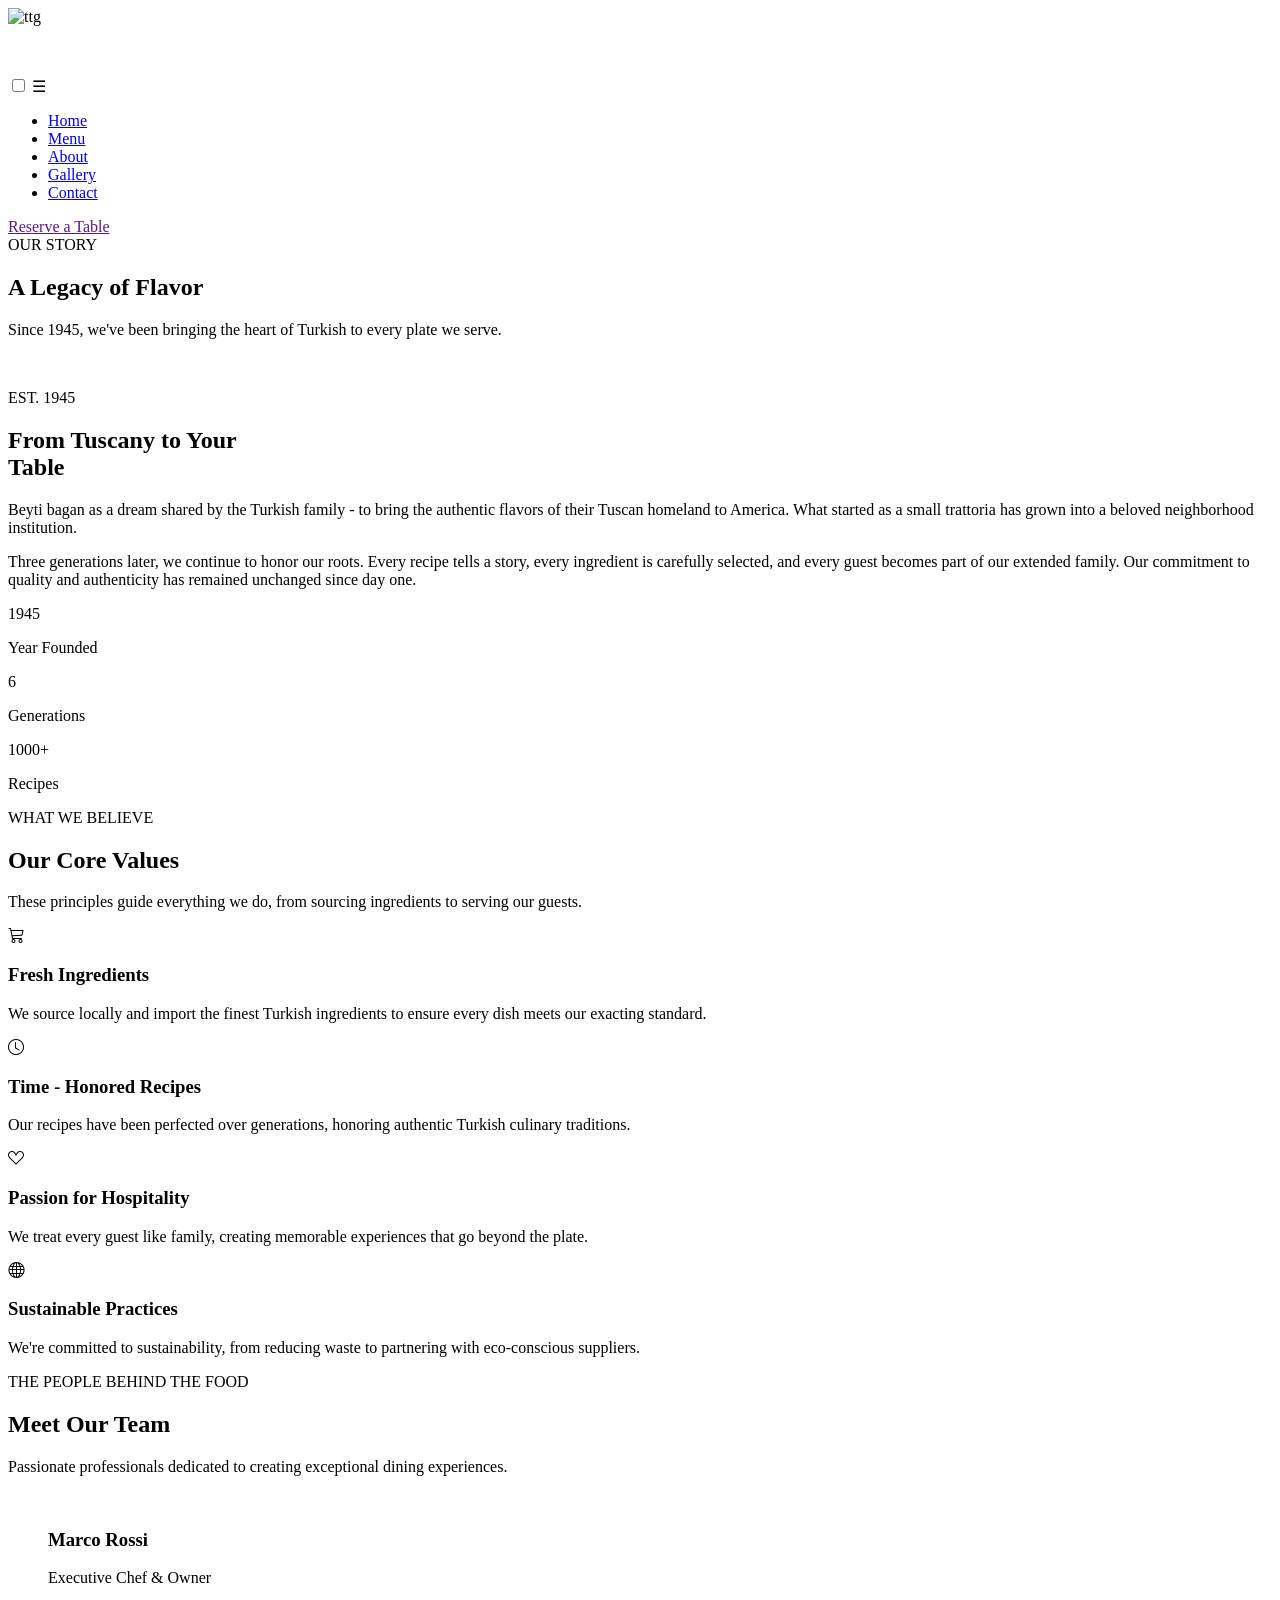
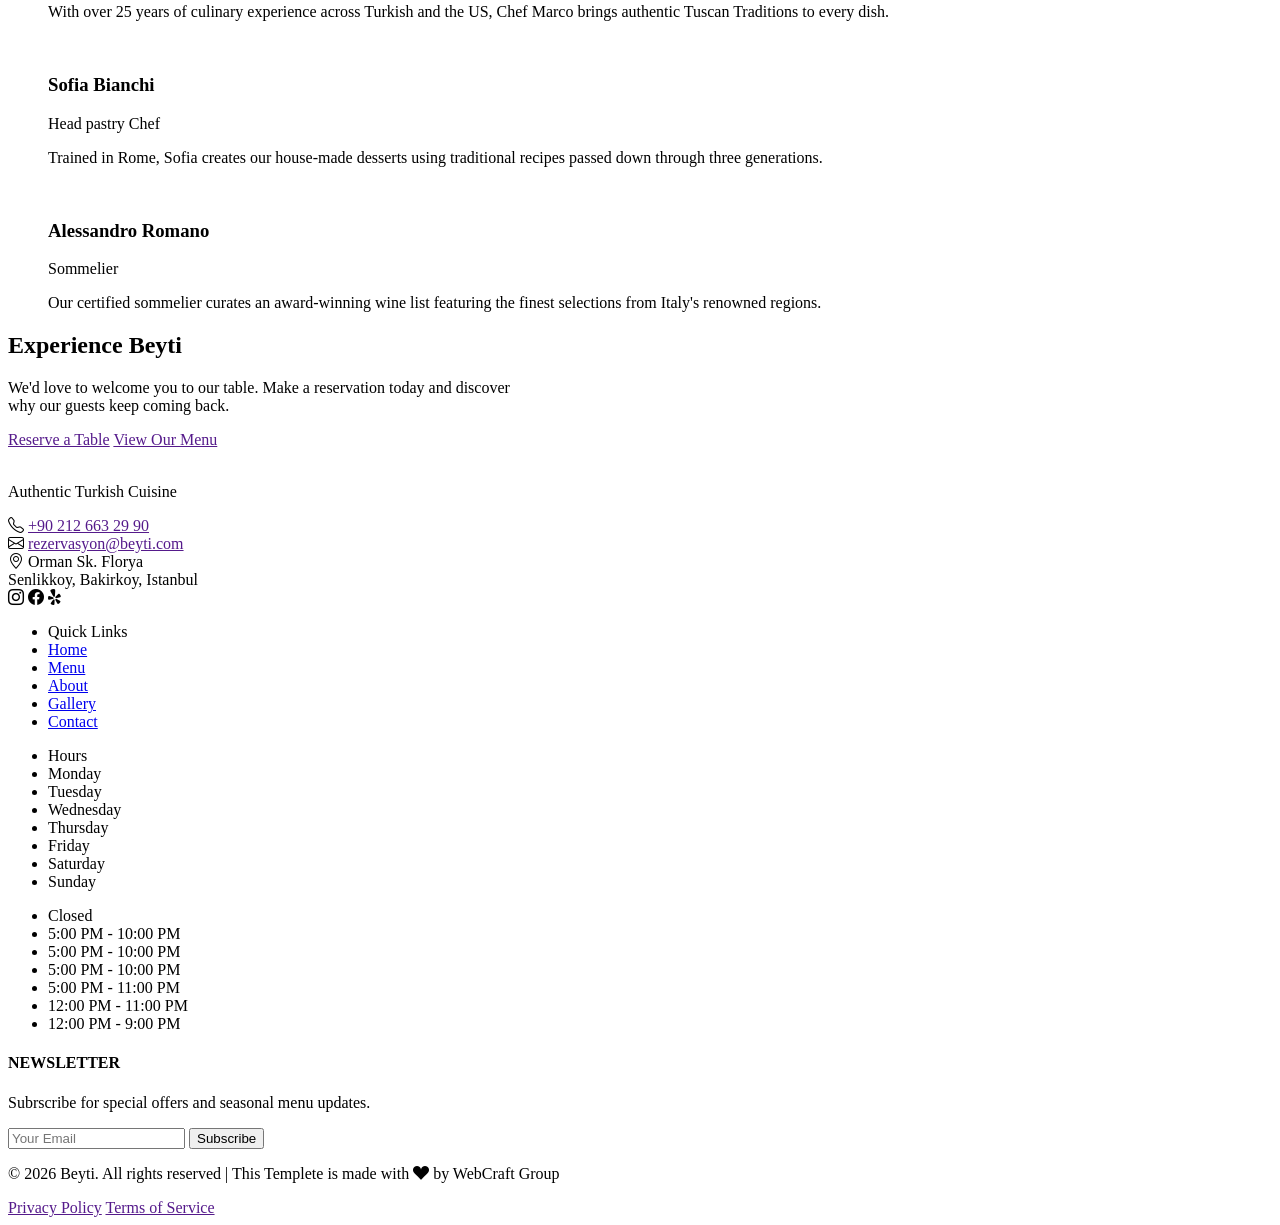
==== about.html @ 0913c5c2 "Adding new file of uptodate file" ====
<!DOCTYPE html>
<html lang="en">
<head>
    <meta charset="UTF-8">
    <meta name="viewport" content="width=device-width, initial-scale=1.0">
    <title>Beyti | Authentic Italian Cuisine</title>
    <link rel="stylesheet" href="assets/master.css">
    <link rel="stylesheet" href="assets/normalize.css">
    <link rel="stylesheet" href="https://cdn.jsdelivr.net/npm/bootstrap-icons@1.13.1/font/bootstrap-icons.min.css">
    <link rel="icon" href="assets/img/IMG-20260918-WA0032.jpg">
</head>
<body>
    <header id="About_Head">
        <img src="assets/img/baground.png" alt="ttg">
        <section>
            <nav>
                <div>
                    <figure><img src="assets/img/IMG-20260918-WA0031 (1).jpg" alt=""></figure>
                    <input type="checkbox" id="menu">
                    <label for="menu" class="hamburger">☰</label>

                    <ul class="nav-links"> 
                        <li><a href="index.html">Home</a></li>
                        <li><a href="menu.html">Menu</a></li>
                        <li><a href="#">About</a></li>
                        <li><a href="gallery.html">Gallery</a></li>
                        <li><a href="contact.html">Contact</a></li>
                    </ul>
                    <a href="">Reserve a Table</a>
                </div>
            </nav>
            <div>
                <span>OUR STORY</span>
                <h1>A Legacy of Flavor</h1>
                <p>Since 1945, we've been bringing the heart of Turkish to every plate we serve.</p>
            </div>
        </section>
    </header>
    <!-- ____End_Of_About_Head____ -->

    <section id="About_Photo">
        <div>
            <figure>
                <img src="assets/img/baground.png" alt="">
            </figure>
            <article>
                <span>EST. 1945</span>
                <h2>From Tuscany to Your <br>Table</h2>
                <p>Beyti bagan as a dream shared by the Turkish family - to bring the authentic flavors of their Tuscan homeland to America. What started as a small trattoria has grown into a beloved neighborhood institution.</p>
                <p>Three generations later, we continue to honor our roots. Every recipe tells a story, every ingredient is carefully selected, and every guest becomes part of our extended family. Our commitment to quality and authenticity has remained unchanged since day one.</p>
                <section>
                    <div>
                        <span>1945</span>
                        <p>Year Founded</p>
                    </div>
                    <div>
                        <span>6</span>
                        <p>Generations</p>
                    </div>
                    <div>
                        <span>1000+</span>
                        <p>Recipes</p>
                    </div>
                </section>
            </article>
        </div>
    </section>
    <!-- ____End_Of_About_Photo____ -->

    <section id="Our_Core_Values">
        <main>
            <div class="head_content">
                <span>WHAT WE BELIEVE</span>
                <h2>Our Core Values</h2>
                <p>These principles guide everything we do, from sourcing ingredients to serving our guests.</p>
            </div>
            <div class="icon_Card">
                <div>
                    <div>
                        <i class="bi bi-cart3"></i>
                    </div>
                    <h3>Fresh Ingredients</h3>
                    <p>We source locally and import the finest Turkish ingredients to ensure every dish meets our exacting standard.</p>
                </div>
                <div>
                    <div>
                        <i class="bi bi-clock"></i>
                    </div>
                    <h3>Time - Honored Recipes</h3>
                    <p>Our recipes have been perfected over generations, honoring authentic Turkish culinary traditions.</p>
                </div>
                <div>
                    <div>
                        <i class="bi bi-suit-heart"></i>
                    </div>
                    <h3>Passion for Hospitality</h3>
                    <p>We treat every guest like family, creating memorable experiences that go beyond the plate.</p>
                </div>
                <div>
                    <div>
                        <i class="bi bi-globe"></i>
                    </div>
                    <h3>Sustainable Practices</h3>
                    <p>We're committed to sustainability, from reducing waste to partnering with eco-conscious suppliers.</p>
                </div>
            </div>
        </main>
    </section>
    <!-- ____End_Of_Our_Core_Values____ -->

    <section id="Our_Cooks">
        <main>
            <div class="cooks_head">
                <div>
                    <span>THE PEOPLE BEHIND THE FOOD</span>
                    <h2>Meet Our Team</h2>
                    <p>Passionate professionals dedicated to creating exceptional dining experiences.</p>
                </div>
            </div>
            <div class="cooks_photo">
                <div>
                    <figure>
                        <img src="assets/img/Marco.png" alt="">
                        <div>
                            <h3>Marco Rossi</h3>
                            <span>Executive Chef & Owner</span>
                            <p>With over 25 years of culinary experience across Turkish and the US, Chef Marco brings authentic Tuscan Traditions to every dish.</p>
                        </div>
                    </figure>
                    <figure>
                        <img src="assets/img/Sofia.png" alt="">
                        <div>
                            <h3>Sofia Bianchi</h3>
                            <span>Head pastry Chef</span>
                            <p>Trained in Rome, Sofia creates our house-made desserts using traditional recipes passed down through three generations.</p>
                        </div>
                    </figure>
                    <figure>
                        <img src="assets/img/Romano.png" alt="">
                        <div>
                            <h3>Alessandro Romano</h3>
                            <span>Sommelier</span>
                            <p>Our certified sommelier curates an award-winning wine list featuring the finest selections from Italy's renowned regions.</p>
                        </div>
                    </figure>
                </div>
            </div>
        </main>
    </section>
    <!-- ____End_Of_Our_Cooks____ -->

    <section id="Welcome_Page">
        <div>
            <h2>Experience Beyti</h2>
            <p>We'd love to welcome you to our table. Make a reservation today and discover <br>why our guests keep coming back.</p>
            <div>
                <a href="">Reserve a Table</a>
                <a href="">View Our Menu</a>
            </div>
        </div>
    </section>
    <!-- ____End_Of_Welcome_Page____ -->

    <footer id="Quick_Links">
        <div>
            <section class="links">
                <div>
                    <section>
                        <img src="assets/img/IMG-20260918-WA0030 (1).jpg" alt="">
                        <p>Authentic Turkish Cuisine</p>
                        <section>
                            <div>
                                <i class="bi bi-telephone"></i>
                                <a href="">+90 212 663 29 90</a>
                            </div>
                            <div>
                                <i class="bi bi-envelope"></i>
                                <a href="">rezervasyon@beyti.com</a>
                            </div>
                            <div>
                                <i class="bi bi-geo-alt"></i>
                                <span>Orman Sk. Florya <br>Senlikkoy, Bakirkoy, Istanbul</span>
                            </div>
                        </section>
                        <div>
                            <i class="bi bi-instagram"></i>
                            <i class="bi bi-facebook"></i>
                            <i class="bi bi-yelp"></i>
                        </div>
                    </section>
                    <section>
                        <ul>
                            <li>Quick Links</li>
                            <li><a href="#">Home</a></li>
                            <li><a href="menu.html">Menu</a></li>
                            <li><a href="#Our_Story">About</a></li>
                            <li><a href="#Gallery">Gallery</a></li>
                            <li><a href="#Contact_Us">Contact</a></li>
                        </ul>
                    </section>
                    <section>
                        <ul>
                            <li>Hours</li>
                            <li>Monday</li>
                            <li>Tuesday</li>
                            <li>Wednesday</li>
                            <li>Thursday</li>
                            <li>Friday</li>
                            <li>Saturday</li>
                            <li>Sunday</li>
                        </ul>
                        <ul>
                            <li>Closed</li>
                            <li>5:00 PM - 10:00 PM</li>
                            <li>5:00 PM - 10:00 PM</li>
                            <li>5:00 PM - 10:00 PM</li>
                            <li>5:00 PM - 11:00 PM</li>
                            <li>12:00 PM - 11:00 PM</li>
                            <li>12:00 PM - 9:00 PM</li>
                        </ul>
                    </section>
                    <section>
                        <h4>NEWSLETTER</h4>
                        <p>Subrscribe for special offers and seasonal menu updates.</p>
                        <form action="">
                            <input type="email" name="" id="" placeholder="Your Email">
                            <button type="submit">Subscribe</button>
                        </form>
                    </section>
                </div>
            </section>
            <section class="footer_content">
                <div>
                    <p>© 2026 Beyti. All rights reserved | This Templete is made with <i class="bi bi-suit-heart-fill"></i> by WebCraft Group</p>
                </div>
                <div>
                    <a href="">Privacy Policy</a>
                    <a href="">Terms of Service</a>
                </div>
            </section>
        </div>
    </footer>
    <!-- ____End_Of_Quick_Links____ -->
</body>
</html>
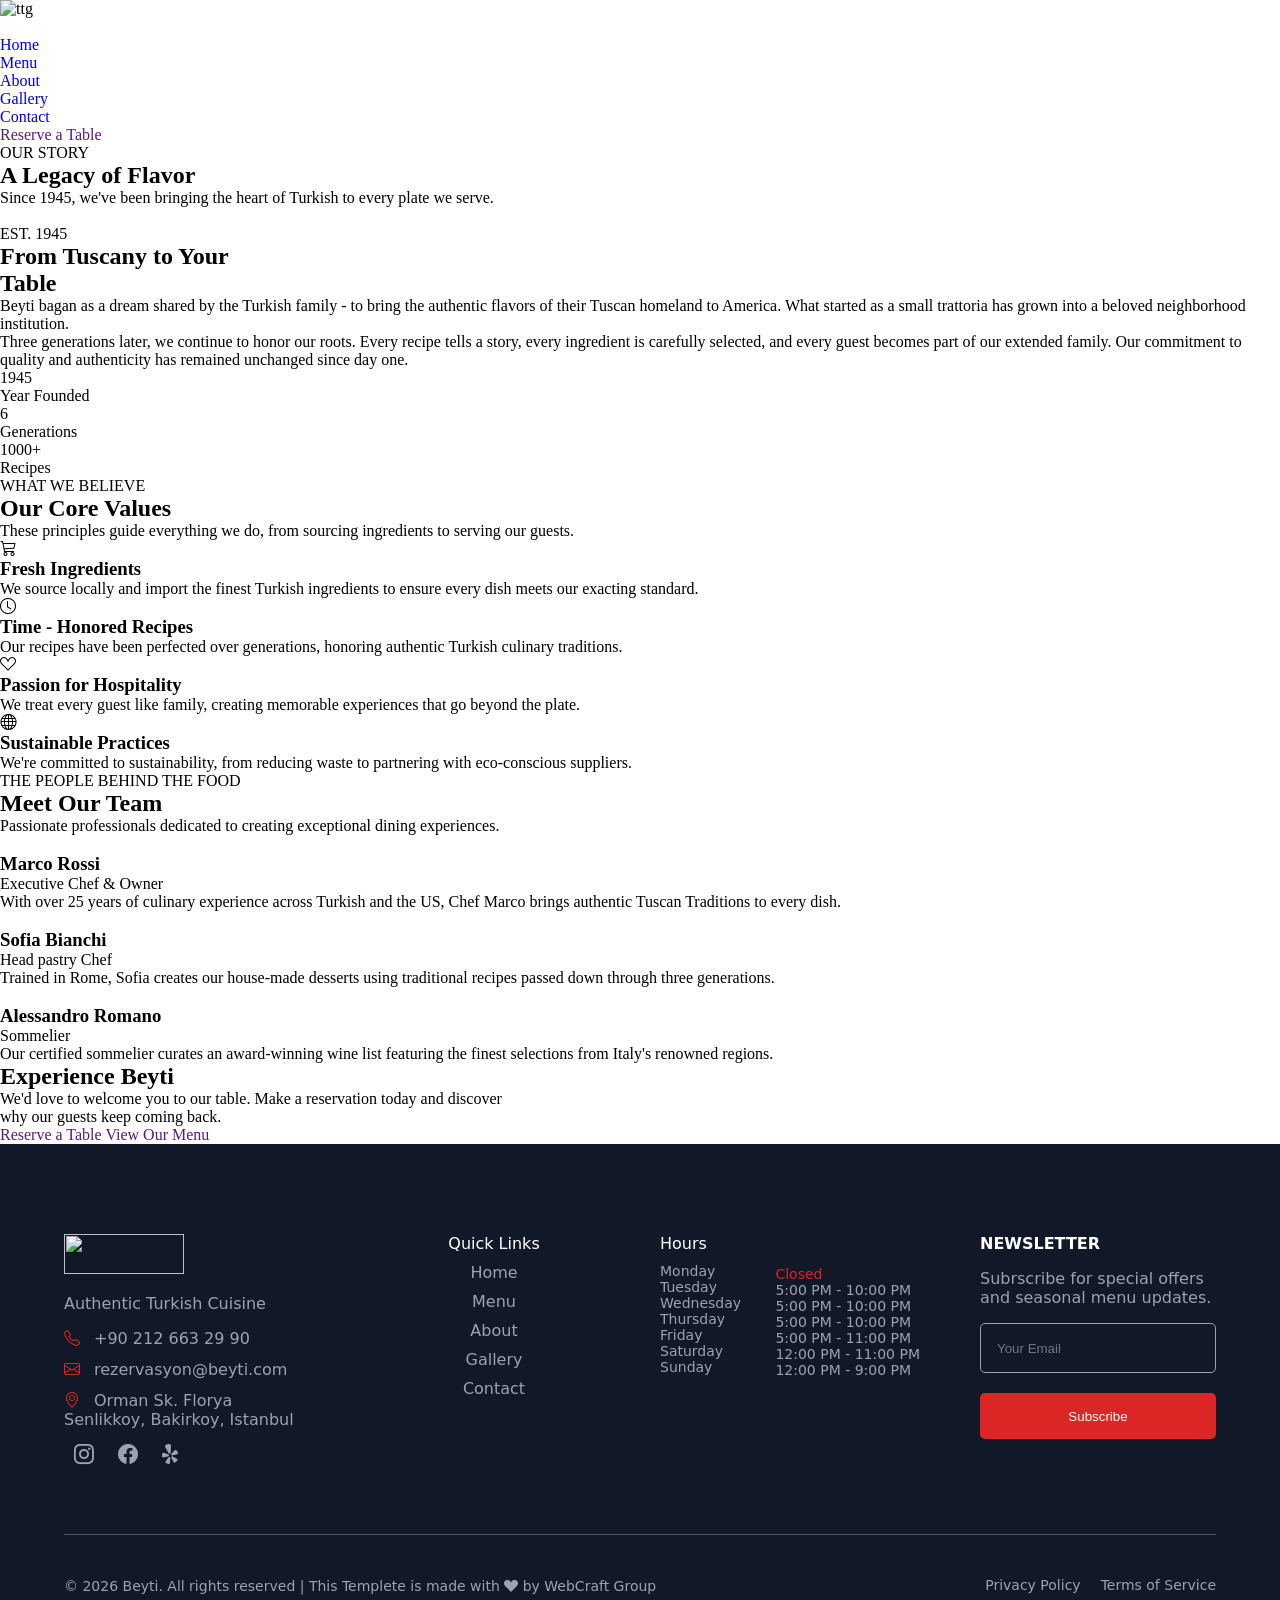
==== commit 7151b02e: "Refactor about.html for improved structure Updated the HTML structure and stylesheet links in about." ====
--- a/about.html
+++ b/about.html
@@ -4,8 +4,8 @@
     <meta charset="UTF-8">
     <meta name="viewport" content="width=device-width, initial-scale=1.0">
     <title>Beyti | Authentic Italian Cuisine</title>
-    <link rel="stylesheet" href="assets/master.css">
-    <link rel="stylesheet" href="assets/normalize.css">
+    <link rel="stylesheet" href="assets/css/normalize.css">
+    <link rel="stylesheet" href="assets/css/master.css">
     <link rel="stylesheet" href="https://cdn.jsdelivr.net/npm/bootstrap-icons@1.13.1/font/bootstrap-icons.min.css">
     <link rel="icon" href="assets/img/IMG-20260918-WA0032.jpg">
 </head>
--- a/assets/css/master.css
+++ b/assets/css/master.css
@@ -0,0 +1,6240 @@
+#Head_Hero{
+    width: 100%;
+    min-height: 105vh;
+    >figure{
+        width: 100%;
+        >nav{
+            width: 100%;
+            height: 80px;
+            border-bottom: 1px solid var(--footer-text);
+            position: fixed;  
+            background-color: white; 
+            top: 0;
+            left: 0;
+            z-index: 100;
+            >div{
+                width: 90%;
+                height: 100%;
+                margin-left: 5%;
+                display: flex;
+                justify-content: space-between;
+                align-items: center;
+                >figure{
+                    width: 130px;
+                    height: 50px;
+                    >img{
+                        width: 100%;
+                        height: 40px;
+                    }
+                }
+                >ul{
+                    display: flex;
+                    gap: 4px;
+                    >li{
+                        >a{
+                            padding: 12px 16px;
+                            font-family: var(--inter);
+                            font-size: 14px;
+                            color: var(--nav-color);
+                            font-weight: 500;
+                            transition: .3s;
+                        }
+                        &:hover>a{
+                            color: var(--contact-bg);
+                        }
+                    }
+                }
+                >a{
+                    padding: 10px 18px;
+                    background-color: var(--link-bg);
+                    font-family: var(--inter);
+                    color: white;
+                    font-weight: 500;
+                    font-size: 14px;
+                    border-radius: 6px;
+                    transition: .4s;
+                    &:hover{
+                        background-color: var(--contact-bg);
+                    }
+                }
+            }
+        }
+        >figure{
+            width: 100%;
+            height: 85%;
+            position: relative;
+            display: flex;
+            >img{
+                width: 100%;
+                height: 100%;
+                filter: brightness(50%);
+            }
+            .details{
+                width: 70%;
+                height: 300px;
+                position: absolute;
+                margin: 17% 15%;
+                display: block;
+                text-align: center;
+                >span{
+                    color: var(--text-red);
+                    font-family: var(--inter);
+                    font-size: 18px;
+                }
+                >h1,p{
+                    color: white;
+                }
+                >h1{
+                    font-size: 80px;
+                    margin-block: 15px;
+                }
+                >p{
+                    font-family: var(--inter);
+                    font-size: 22px;
+                }
+                >section{
+                    display: flex;
+                    justify-content: center;
+                    >a{
+                        color: white;
+                        font-family: var(--inter);
+                        background-color: var(--link-bg);
+                        padding: 14px 30px;
+                        margin-inline: 10px;
+                        border-radius: 6px;
+                        margin-top: 35px;
+                        transition: .4s;
+                        font-weight: 500;
+                        &:nth-of-type(2){
+                            border: 2px solid var(--footer-text);
+                            background-color: rgba(50, 55, 65, 0.35);
+                            backdrop-filter: blur(10px);
+                        }
+                        &:hover{
+                            &:nth-of-type(1){
+                                background-color: var(--contact-bg);
+                            }
+                            &:nth-of-type(2){
+                                border: 2px solid white;
+                            }
+                        }
+                    }
+                }
+            }
+        }
+    }
+}
+/* ____End_Of_Head_Hero____ */
+
+
+#Our_Story{
+    width: 100%;
+    min-height: 100vh;
+    display: flex;
+    >div{
+        width: 90%;
+        height: 460px;
+        margin: 5% 5%;
+        display: flex;
+        justify-content: space-between;
+        >figure{
+            width: 47%;
+            height: 100%;
+            >img{
+                width: 100%;
+                height: 100%;
+                border-radius: 20px;
+                box-shadow: 18px 18px  var(--img-shadow);
+            }
+        }
+        >article{
+            width: 47%;
+            height: 100%;
+            >span,p{
+                font-family: var(--inter);
+            }
+            >span{
+                color: var(--link-bg);  
+                font-size: 16px;   
+                font-weight: 500;
+            }
+            >h2{
+                font-size: 50px;
+                margin-block: 10px;
+            }
+            >p{
+                color: var(--text-color);
+                &:nth-of-type(1){
+                    font-size: 18px;
+                    margin-bottom: 18px;
+                }
+            }
+            >section{
+                width: 100%;
+                height: 100px;
+                border-top: 1px solid var(--footer-text);
+                margin-top: 40px;
+                justify-content: space-between;
+                display: flex;
+                >div{
+                    width: 150px;
+                    height: 100px;
+                    display: block;
+                    text-align: center;
+                    margin-top: 30px;
+                    >span{
+                        color: var(--link-bg);
+                        font-family: var(--playfair);
+                        font-size: 28px;
+                    }
+                    >p{
+                        color: var(--footer-text);
+                        font-size: 14px;
+                        font-weight: 500;
+                    }
+                }
+            }
+        }
+    }
+}
+/* ____End_Of_Our_Story____ */
+
+
+#Our_Menu{
+    width: 100%;
+    min-height: 130vh;
+    background-color: var(--background-color);
+    display: flex;
+    >div{
+        width: 85%;
+        height: 80%;
+        margin: 8% 7%;
+        .data{
+            width: 100%;
+            height: 180px;
+            display: block;
+            text-align: center;
+            >span,p{
+                font-family: var(--inter);
+            }
+            >span{
+                color: var(--link-bg);
+                font-weight: 500;
+                text-transform: uppercase;
+            }
+            >h2{
+                margin-block: 10px;
+                font-size: 55px;
+            }
+            >p{
+                color: var(--text-color);
+                font-size: 18px;
+                font-weight: 500;
+            }
+        }
+        .menu{
+            width: 100%;
+            height: 450px;
+            display: grid;
+            grid-template-columns: repeat(4, 1fr);
+            grid-template-rows: repeat(3, 1fr);
+            gap: 30px;
+            margin-top: 30px;
+            >article{
+                background-color: white;
+                border-radius: 15px;
+                box-shadow: 0 8px 25px rgba(0, 0, 0, 0.08);
+                overflow: hidden;
+                transition: .4s;
+                &:nth-of-type(1){
+                    grid-area: 1 / 1 / span 3 / span 1;
+                }
+                &:nth-of-type(2){
+                    grid-area: 1 / 2 / span 3 / span 1;
+                }
+                &:nth-of-type(3){
+                    grid-area: 1 / 3 / span 3 / span 1;
+                }
+                &:nth-of-type(4){
+                    grid-area: 1 / 4 / span 3 / span 1;
+                }
+                &:hover{
+                    transform: translateY(10px);
+                }
+                >figure{
+                    width: 100%;
+                    height: 60%;
+                    position: relative;
+                    display: flex;
+                    >img{
+                        width: 100%;
+                        height: 100%;  
+                    }
+                    >div{
+                        padding:  2px 4px;
+                        background-color: var(--link-bg);
+                        position: absolute;
+                        border-radius: 20px;
+                        right: 14px;
+                        margin: 12px 4px;
+                        >span{
+                            font-size: 12px;
+                            font-family: var(--inter);
+                            color: white;
+                            padding: 4px;
+                        }
+                    }
+                }
+                >div{
+                    padding: 20px;
+                    display: flex;
+                    justify-content: space-between;
+                    >p{
+                        font-size: 20px;
+                    }
+                    >span{
+                        color: var(--link-bg);
+                        font-weight: bold;
+                        font-family: var(--inter);
+                        font-size: 18px;
+                    }
+                }
+                >p,span{
+                    font-family: var(--inter);
+                }
+                >p{
+                    width: 85%;
+                    margin: 10px 7%;
+                    color: var(--text-color);
+                    font-size: 15px;
+                    margin-top: -10px;
+                }
+                >span{
+                    background-color: var(--background-color);
+                    font-size: 12px;
+                    padding: 4px 8px;
+                    font-weight: 500;
+                    border-radius: 50px;
+                    margin-left: 7%;
+                    color: var(--text-color);
+                }
+            }
+        }
+        .view_menu{
+            margin-top: 80px;
+            display: flex;
+            justify-content: center;
+            >a{
+                color: var(--link-bg);
+                font-family: var(--inter);
+                font-size: 18px;
+                font-weight: 500;
+                transition: .3s;
+                &:hover{
+                    color: var(--contact-bg);
+                }
+            }
+        }
+    }
+}
+/* ____End_Of_Our_Menu____ */
+
+
+#People_Idea{
+    width: 100%;
+    min-height: 100vh;
+    display: flex;
+    >div{
+        width: 90%;
+        height: 100%;
+        margin-left: 5%;
+        .content{
+            width: 100%;
+            height: 200px;
+            display: block;
+            text-align: center;
+            >p{
+                margin-top: 90px;
+                color: var(--link-bg);
+                font-family: var(--inter);
+                text-transform: uppercase;
+                font-size: 14px;
+                font-weight: 500;
+            }
+            >h2{
+                font-size: 45px;
+                margin-top: 15px;
+            }
+        }
+        .messseges{
+            width: 100%;
+            height: 230px;
+            display: grid;
+            grid-template-columns: repeat(3, 1fr);
+            grid-template-rows: repeat(1, fr);
+            gap: 40px;
+            margin-top: -44px;
+            >article{
+                background-color: var(--background-color);
+                border-radius: 10px;
+                padding: 24px;
+                >i{
+                    color: orange;
+                    margin-inline: 2px;
+                    font-size: 14px;
+                }
+                >p{
+                    font-family: var(--inter);
+                    margin-block: 20px;
+                    color: var(--text-color);
+                    font-weight: 500;
+                }
+                >div{
+                    display: flex;
+                    >p{
+                        padding: 12px 16px;
+                        background-color: var(--img-shadow);
+                        border-radius: 50px;
+                        color: var(--contact-bg);
+                    }
+                    >div{
+                        margin-left: 14px;
+                        >h4,span{
+                            font-family: var(--inter);
+                        }
+                        >h4{
+                            font-weight: 500;
+                        }
+                        >span{
+                            font-size: 14px;
+                            font-weight: 500;
+                            color: var(--text-color);
+                        }
+                    }
+                }
+            }
+        }
+    }
+}
+/* ____End_Of_People_Idea____ */
+
+
+#Contact_Us{
+    width: 100%;
+    min-height: 120vh;
+    display: flex;
+    >img{
+        width: 100%;
+        height: 120vh;
+        position: relative;
+        filter: brightness(30%);
+    }
+    >div{
+        width: 90%;
+        height: 95vh;
+        margin: 6% 5%;
+        position: absolute;
+        display: flex;
+        justify-content: space-between;
+        .data{
+            width: 49%;
+            height: 300px;
+            display: block;
+            margin-top: 160px;
+            >span,p{
+                font-family: var(--inter);
+            }
+            >span{
+                color: var(--link-bg);
+                text-transform: uppercase;
+                font-weight: 500;
+                font-size: 14px;
+            }
+            >h2{
+                color: white;
+                margin-block: 20px;
+                font-size: 50px;
+            }
+            >p{
+                color: var(--footer-text);
+                font-weight: 500;
+                &:nth-of-type(2){
+                    margin-block: 20px;
+                    font-size: 14px;
+                }
+            }
+            >div{
+                >i,a{
+                    font-size: 20px;
+                }
+                >i{
+                    color: var(--link-bg);
+                    margin-right: 10px;
+                }
+                >a{
+                    color: white;
+                    transition: .3s;
+                    &:hover{
+                        color: var(--link-bg);
+                    }
+                }
+            }
+        }
+        .form{
+            width: 49%;
+            height: 100%;
+            background-color: white;
+            border-radius: 15px;
+            padding: 40px;
+            >form{
+                >input,textarea,button{
+                    margin: 20px 10px;
+                    border-radius: 5px;
+                }
+                >input{
+                    width: 230px;
+                    height: 50px;
+                    border: 1px solid var(--text-color);
+                    padding: 20px;
+                    color: var(--nav-color);
+                }
+                >textarea{
+                    width: 95%;
+                    height: 90px;
+                    padding: 18px 20px;
+                    font-family: Arial, "Helvetica Neue", Helvetica, sans-serif;
+                    resize: none;
+                    color: var(--nav-color);
+                }
+                >button,p{
+                    font-family: var(--inter)
+                }
+                >button{
+                    width: 95%;
+                    height: 50px;
+                    background-color: var(--link-bg);
+                    border: none;
+                    color: white;
+                    cursor: pointer;
+                    font-size: 16px;
+                    transition: .3s;
+                    &:hover{
+                        background-color: var(--contact-bg);
+                    }
+                }
+                >p{
+                    text-align: center;
+                    color: var(--text-color);
+                    font-size: 14px;
+                }
+            }
+        }
+    }
+}
+/* ____End_Of_Contact_Us____ */
+
+
+#Gallery{
+    width: 100%;
+    min-height: 100vh;
+    display: flex;
+    >div{
+        width: 90%;
+        margin: 6% 5%;
+        .more_details{
+            width: 100%;
+            height: 120px;
+            text-align: center;
+            >span{
+                color: var(--link-bg);
+                font-family: var(--inter);
+                font-size: 14px;
+                font-weight: 500;
+            }
+            >h2{
+                font-size: 44px;
+                margin-top: 1rem;
+            }
+        }
+        .gallery{
+            >div{
+                width: 100%;
+                height: 300px;
+                display: grid;
+                grid-template-columns: repeat(4,1fr);
+                grid-template-rows: repeat(1, 1fr);
+                gap: 20px;
+                position: relative;
+                >figure{
+                    border-radius: 15px;
+                    overflow: hidden;
+                    >img{
+                        width: 100%;
+                        height: 100%;
+                        transition: .3s;
+                    }
+                    &:hover>img{
+                        transform: scale(1.1);
+                    }
+                }
+            }
+        }
+    }
+}
+/* ____End_Of_Quick_Links____ */
+
+
+#Quick_Links{
+    width: 100%;
+    min-height: 80vh;
+    background-color: var(--footer-bg);
+    display: flex;
+    >div{
+        width: 90%;
+        margin-left: 5%;
+        .links{
+            width: 100%;
+            height: 300px;
+            margin-top: 90px;
+            >div{
+                height: 100%;
+                display: grid;
+                grid-template-columns: repeat(4, 1fr);
+                grid-template-rows: repeat(1, 1fr);
+                gap: 30px;
+                >section{
+                    &:nth-of-type(1){  
+                        width: 300px;
+                        >img{
+                            width: 120px;
+                            height: 40px;
+                        }
+                        >p{
+                            color: var(--footer-text);
+                            font-family: var(--inter);
+                            margin-block: 16px;
+                        }
+                        >section{
+                            >div{
+                                margin-block: 12px;
+                                >i{
+                                    color: var(--link-bg);
+                                    margin-right: 10px;
+                                }
+                                >a{
+                                    color: var(--footer-text);
+                                    font-family: var(--inter);
+                                    transition: .3s;
+                                    &:hover{
+                                        color: var(--lighter);
+                                    }
+                                }
+                                >span{
+                                    color: var(--footer-text);
+                                    font-family: var(--inter);
+                                }
+                            }
+                        }
+                        >div{
+                            margin-block: 14px;
+                            >i{
+                                color: var(--footer-text);
+                                padding: 10px;
+                                font-size: 20px;
+                                transition: .3s;
+                                cursor: pointer;
+                                &:hover{
+                                    color: var(--lighter);
+                                }
+                            }
+                        }
+                    }
+                    &:nth-of-type(2){
+                        width: 200px;
+                        >ul{
+                            display: block;
+                            text-align: center;
+                            >li{
+                                margin-bottom: 10px;
+                                color: white;
+                                font-family: var(--inter);
+                                font-weight: 500;
+                                >a{
+                                    color: var(--footer-text);
+                                    padding: 4px 10px;
+                                    transition: .4s;
+                                    font-weight: normal;
+                                }
+                                &:hover>a{
+                                    border-bottom: 1px solid var(--last-text);
+                                    color: var(--lighter);
+                                }
+                            }
+                        }
+                    }
+                    &:nth-of-type(3){
+                        width: 260px;
+                        display: flex;
+                        justify-content: space-between;
+                        margin-right: 30px;
+                        >ul{
+                            display: block;
+                            >li{
+                                &:nth-of-type(1){
+                                    color: white;
+                                    font-weight: 500;
+                                    margin-bottom: 10px;
+                                    font-size: 16px;
+                                }
+                                font-family: var(--inter);
+                                color: var(--footer-text);
+                                font-size: 14px;
+                            }
+                            &:nth-of-type(2){
+                                margin-top: 32px;
+                                >li{
+                                    &:nth-of-type(1){
+                                        color: var(--link-bg);
+                                        margin-bottom: 0;
+                                        font-size: 14px;
+                                    }
+                                }
+                            }
+                        }
+                    }
+                    &:nth-of-type(4){
+                        display: block;
+                        >h4,p{
+                            font-family: var(--inter);
+                        }
+                        >h4{
+                            color: white;
+                        }
+                        >p{
+                            margin-block: 1rem;
+                            color: var(--footer-text);
+                        }
+                        >form{
+                            display: block;
+                            >input{
+                                width: 250px;
+                                height: 50px;
+                                padding: 1rem;
+                                border-radius: 5px;
+                                border: 1px solid var(--footer-text);
+                                background-color: transparent;
+                                color: var(--footer-text);
+                            }
+                            >button{
+                                width: 250px;
+                                height: 46px;
+                                margin-top: 20px;
+                                background-color: var(--link-bg);
+                                border: none;
+                                border-radius: 5px;
+                                color: white;
+                                cursor: pointer;
+                                transition: .3s;
+                                &:hover{
+                                    background-color: var(--contact-bg);
+                                }
+                            }
+                        }
+                    }
+                }
+            }
+        }
+        .footer_content{
+            width: 100%;
+            height: 60px;
+            border-top: 1px solid var(--text-color);
+            display: flex;
+            justify-content: space-between;
+            align-items: end;
+            >div{
+                >p,a{
+                    color: var(--footer-text);
+                    font-family: var(--inter);
+                    font-size: 14px;
+                }
+                >a{
+                    transition: .3s;
+                    &:nth-of-type(1){
+                        margin-right: 1rem;
+                    }
+                    &:hover{
+                        color: var(--lighter);
+                    }
+                }
+            }
+        }
+    }
+}
+/* ____End_Of_Quick_Links____ */
+/* =================================================
+   RESPONSIVE DESIGN + HAMBURGER MENU
+   ================================================= */
+
+/* ---------- DEFAULT ---------- */
+
+#menu {
+    display: none;
+}
+
+.hamburger {
+    display: none;
+}
+
+.mobile-reserve {
+    display: none;
+}
+
+
+/* =================================================
+   TABLET
+   ================================================= */
+
+@media (max-width: 1024px) {
+
+    /* ---------- NAVBAR ---------- */
+
+    #Head_Hero > figure > nav > div {
+        width: 92%;
+        margin-left: 4%;
+    }
+
+    #Head_Hero > figure > nav > div > ul {
+        gap: 0;
+    }
+
+    #Head_Hero > figure > nav > div > ul > li > a {
+        padding: 10px 10px;
+        font-size: 13px;
+    }
+
+    #Head_Hero > figure > nav > div > a {
+        padding: 9px 13px;
+        font-size: 13px;
+    }
+
+
+    /* ---------- HERO ---------- */
+
+    #Head_Hero {
+        min-height: 90vh;
+    }
+
+    #Head_Hero > figure > figure {
+        height: 90vh;
+    }
+
+    #Head_Hero > figure > figure .details {
+        width: 90%;
+        margin: 18% 5%;
+    }
+
+    #Head_Hero > figure > figure .details > h1 {
+        font-size: 60px;
+    }
+
+    #Head_Hero > figure > figure .details > p {
+        font-size: 18px;
+    }
+
+
+    /* ---------- OUR STORY ---------- */
+
+    #Our_Story > div {
+        width: 90%;
+        height: auto;
+        margin: 8% 5%;
+        gap: 40px;
+    }
+
+    #Our_Story > div > article > h2 {
+        font-size: 40px;
+    }
+
+
+    /* ---------- MENU ---------- */
+
+    #Our_Menu > div {
+        width: 90%;
+        margin: 8% 5%;
+    }
+
+    #Our_Menu > div .menu {
+        grid-template-columns: repeat(2, 1fr);
+        height: auto;
+    }
+
+    #Our_Menu > div .menu > article {
+        grid-area: auto !important;
+        min-height: 450px;
+    }
+
+
+    /* ---------- REVIEWS ---------- */
+
+    #People_Idea > div {
+        width: 90%;
+        margin-left: 5%;
+    }
+
+    #People_Idea > div .messseges {
+        height: auto;
+        grid-template-columns: repeat(2, 1fr);
+    }
+
+    #People_Idea > div .messseges > article:nth-of-type(3) {
+        grid-column: 1 / 3;
+    }
+
+
+    /* ---------- CONTACT ---------- */
+
+    #Contact_Us > div {
+        width: 90%;
+        margin: 6% 5%;
+    }
+
+    #Contact_Us > div .form {
+        padding: 25px;
+    }
+
+    #Contact_Us > div .form > form > input {
+        width: 46%;
+    }
+
+
+    /* ---------- GALLERY ---------- */
+
+    #Gallery > div {
+        width: 90%;
+        margin: 8% 5%;
+    }
+
+    #Gallery > div .gallery > div {
+        grid-template-columns: repeat(2, 1fr);
+        height: 500px;
+    }
+
+
+    /* ---------- FOOTER ---------- */
+
+    #Quick_Links > div {
+        width: 90%;
+        margin-left: 5%;
+    }
+
+    #Quick_Links > div .links {
+        height: auto;
+    }
+
+    #Quick_Links > div .links > div {
+        grid-template-columns: repeat(2, 1fr);
+        row-gap: 50px;
+        height: auto;
+    }
+}
+
+
+/* =================================================
+   MOBILE
+   ================================================= */
+
+@media (max-width: 768px) {
+
+    /* ---------- NAVBAR ---------- */
+
+    #Head_Hero > figure > nav {
+        height: 70px;
+    }
+
+    #Head_Hero > figure > nav > div {
+        width: 90%;
+        margin-left: 5%;
+        position: relative;
+    }
+
+
+    /* ---------- LOGO ---------- */
+
+    #Head_Hero > figure > nav > div > figure {
+        width: 130px;
+        height: 35px;
+    }
+
+    #Head_Hero > figure > nav > div > figure > img {
+        height: 35px;
+    }
+
+
+    /* ---------- HAMBURGER ---------- */
+
+    #menu {
+        display: none;
+    }
+
+    .hamburger {
+        display: block;
+        color: var(--nav-color);
+        font-size: 30px;
+        line-height: 1;
+        cursor: pointer;
+        margin-left: auto;
+        margin-right: 15px;
+        user-select: none;
+    }
+
+
+    /* ---------- MOBILE NAV MENU ---------- */
+
+    #Head_Hero > figure > nav > div > .nav-links {
+        display: none;
+        position: absolute;
+        top: 58px;
+        left: 0;
+        width: 100%;
+        padding: 15px 0;
+        background-color: white;
+        flex-direction: column;
+        gap: 0;
+        box-shadow: 0 5px 15px rgba(0, 0, 0, 0.12);
+        z-index: 1000;
+    }
+
+    #menu:checked ~ .nav-links {
+        display: flex;
+    }
+
+
+    /* ---------- NAV LINKS ---------- */
+
+    #Head_Hero > figure > nav > div > .nav-links > li {
+        width: 100%;
+    }
+
+    #Head_Hero > figure > nav > div > .nav-links > li > a {
+        display: block;
+        width: 100%;
+        padding: 15px 20px;
+        font-size: 15px;
+    }
+
+
+    /* ---------- MOBILE RESERVE ---------- */
+
+    #Head_Hero > figure > nav > div > .nav-links > .mobile-reserve {
+        display: block;
+        width: 100%;
+    }
+
+    #Head_Hero > figure > nav > div > .nav-links > .mobile-reserve > a {
+        display: block;
+        width: 90%;
+        margin: 10px auto 5px;
+        padding: 13px 20px;
+        background-color: #c9a227;
+        color: white;
+        text-align: center;
+        border-radius: 4px;
+    }
+
+
+    /* ---------- ORIGINAL RESERVE ---------- */
+
+    #Head_Hero > figure > nav > div > a {
+        display: none;
+    }
+
+
+    /* =================================================
+       HERO
+       ================================================= */
+
+    #Head_Hero {
+        min-height: 80vh;
+    }
+
+    #Head_Hero > figure > figure {
+        height: 80vh;
+        min-height: 600px;
+    }
+
+    #Head_Hero > figure > figure > img {
+        width: 100%;
+        height: 100%;
+    }
+
+    #Head_Hero > figure > figure .details {
+        width: 90%;
+        height: auto;
+        margin: 0;
+        left: 5%;
+        top: 50%;
+        transform: translateY(-50%);
+    }
+
+    #Head_Hero > figure > figure .details > span {
+        font-size: 15px;
+    }
+
+    #Head_Hero > figure > figure .details > h1 {
+        font-size: 42px;
+        line-height: 1.15;
+        margin-block: 12px;
+    }
+
+    #Head_Hero > figure > figure .details > p {
+        font-size: 16px;
+        line-height: 1.6;
+        margin-bottom: 0;
+    }
+
+    #Head_Hero > figure > figure .details > p br {
+        display: none;
+    }
+
+
+    /* ---------- HERO LINKS ---------- */
+
+    #Head_Hero > figure > figure .details > section {
+        flex-direction: column;
+        align-items: center;
+        gap: 14px;
+        margin-top: 25px;
+    }
+
+    #Head_Hero > figure > figure .details > section > a {
+        width: 220px;
+        box-sizing: border-box;
+        text-align: center;
+        margin: 0;
+        padding: 13px 20px;
+    }
+
+
+    /* =================================================
+       OUR STORY
+       ================================================= */
+
+    #Our_Story {
+        min-height: auto;
+        padding: 70px 0;
+    }
+
+    #Our_Story > div {
+        width: 90%;
+        margin: 0 5%;
+        display: flex;
+        flex-direction: column;
+        height: auto;
+        gap: 50px;
+    }
+
+    #Our_Story > div > figure {
+        width: 100%;
+        height: 350px;
+    }
+
+    #Our_Story > div > article {
+        width: 100%;
+        height: auto;
+    }
+
+    #Our_Story > div > article > h2 {
+        font-size: 38px;
+        line-height: 1.2;
+    }
+
+    #Our_Story > div > article > h2 br {
+        display: none;
+    }
+
+    #Our_Story > div > article > p {
+        font-size: 16px;
+        line-height: 1.7;
+    }
+
+    #Our_Story > div > article > section {
+        height: auto;
+        margin-top: 30px;
+        padding-top: 20px;
+    }
+
+    #Our_Story > div > article > section > div {
+        width: 30%;
+        margin-top: 20px;
+    }
+
+
+    /* =================================================
+       OUR MENU
+       ================================================= */
+
+    #Our_Menu {
+        min-height: auto;
+        padding: 70px 0;
+    }
+
+    #Our_Menu > div {
+        width: 90%;
+        margin: 0 5%;
+    }
+
+    #Our_Menu > div .data {
+        height: auto;
+        margin-bottom: 40px;
+    }
+
+    #Our_Menu > div .data > h2 {
+        font-size: 40px;
+    }
+
+    #Our_Menu > div .data > p {
+        font-size: 16px;
+        line-height: 1.6;
+    }
+
+    #Our_Menu > div .data > p br {
+        display: none;
+    }
+
+
+    /* ---------- MENU CARDS ---------- */
+
+    #Our_Menu > div .menu {
+        display: grid;
+        grid-template-columns: 1fr;
+        height: auto;
+        gap: 25px;
+        margin-top: 20px;
+    }
+
+    #Our_Menu > div .menu > article {
+        grid-area: auto !important;
+        min-height: auto;
+        padding-bottom: 20px;
+    }
+
+    #Our_Menu > div .menu > article > figure {
+        height: 260px;
+    }
+
+    #Our_Menu > div .menu > article > div {
+        padding: 18px;
+    }
+
+    #Our_Menu > div .menu > article > p {
+        line-height: 1.5;
+    }
+
+    #Our_Menu > div .view_menu {
+        margin-top: 40px;
+    }
+
+
+    /* =================================================
+       REVIEWS
+       ================================================= */
+
+    #People_Idea {
+        min-height: auto;
+        padding: 70px 0;
+    }
+
+    #People_Idea > div {
+        width: 90%;
+        margin-left: 5%;
+    }
+
+    #People_Idea > div .content {
+        height: auto;
+        margin-bottom: 40px;
+    }
+
+    #People_Idea > div .content > p {
+        margin-top: 0;
+    }
+
+    #People_Idea > div .content > h2 {
+        font-size: 38px;
+    }
+
+    #People_Idea > div .messseges {
+        display: grid;
+        grid-template-columns: 1fr;
+        height: auto;
+        gap: 20px;
+        margin-top: 0;
+    }
+
+    #People_Idea > div .messseges > article:nth-of-type(3) {
+        grid-column: auto;
+    }
+
+
+    /* =================================================
+       CONTACT
+       ================================================= */
+
+    #Contact_Us {
+        min-height: auto;
+        position: relative;
+    }
+
+    #Contact_Us > img {
+        width: 100%;
+        height: 1100px;
+    }
+
+    #Contact_Us > div {
+        width: 90%;
+        height: auto;
+        margin: 0 5%;
+        top: 60px;
+        display: flex;
+        flex-direction: column;
+        gap: 40px;
+    }
+
+    #Contact_Us > div .data {
+        width: 100%;
+        height: auto;
+        margin-top: 0;
+    }
+
+    #Contact_Us > div .data > h2 {
+        font-size: 40px;
+    }
+
+    #Contact_Us > div .form {
+        width: 100%;
+        height: auto;
+        padding: 25px;
+        box-sizing: border-box;
+    }
+
+    #Contact_Us > div .form > form {
+        width: 100%;
+    }
+
+
+    /* ---------- FORM INPUTS ---------- */
+
+    #Contact_Us > div .form > form > input {
+        width: 100%;
+        height: 50px;
+        margin: 10px 0;
+        box-sizing: border-box;
+    }
+
+    #Contact_Us > div .form > form > textarea {
+        width: 100%;
+        height: 100px;
+        margin: 10px 0;
+        box-sizing: border-box;
+    }
+
+
+    /* ---------- DATE + TIME INPUTS ---------- */
+
+    #Contact_Us > div .form > form > input[type="date"],
+    #Contact_Us > div .form > form > input[type="time"] {
+        width: 100%;
+        min-width: 0;
+        max-width: 100%;
+        height: 50px;
+        padding: 12px;
+        margin: 10px 0;
+        box-sizing: border-box;
+        display: block;
+        font-size: 14px;
+    }
+
+    #Contact_Us > div .form > form > input[type="date"]::-webkit-datetime-edit,
+    #Contact_Us > div .form > form > input[type="time"]::-webkit-datetime-edit {
+        padding: 0;
+    }
+
+
+    /* ---------- FORM BUTTON ---------- */
+
+    #Contact_Us > div .form > form > button {
+        width: 100%;
+        height: 50px;
+        margin: 10px 0;
+        box-sizing: border-box;
+    }
+
+
+    /* =================================================
+       GALLERY
+       ================================================= */
+
+    #Gallery {
+        min-height: auto;
+        padding: 70px 0;
+    }
+
+    #Gallery > div {
+        width: 90%;
+        margin: 0 5%;
+    }
+
+    #Gallery > div .more_details {
+        height: auto;
+        margin-bottom: 30px;
+    }
+
+    #Gallery > div .more_details > h2 {
+        font-size: 38px;
+    }
+
+    #Gallery > div .gallery > div {
+        grid-template-columns: 1fr 1fr;
+        grid-template-rows: repeat(2, 180px);
+        height: auto;
+        gap: 12px;
+    }
+
+
+    /* =================================================
+       FOOTER
+       ================================================= */
+
+    #Quick_Links {
+        min-height: auto;
+        padding: 60px 0 30px;
+    }
+
+    #Quick_Links > div {
+        width: 90%;
+        margin-left: 5%;
+    }
+
+    #Quick_Links > div .links {
+        height: auto;
+        margin-top: 0;
+    }
+
+    #Quick_Links > div .links > div {
+        grid-template-columns: 1fr;
+        gap: 45px;
+    }
+
+    #Quick_Links > div .links > div > section {
+        width: 100% !important;
+    }
+
+    #Quick_Links > div .links > div > section:nth-of-type(2) > ul {
+        text-align: left;
+    }
+
+    #Quick_Links > div .links > div > section:nth-of-type(3) {
+        margin-right: 0;
+    }
+
+    #Quick_Links > div .links > div > section:nth-of-type(4) > form > input,
+    #Quick_Links > div .links > div > section:nth-of-type(4) > form > button {
+        width: 100%;
+    }
+
+
+    /* ---------- FOOTER BOTTOM ---------- */
+
+    #Quick_Links > div .footer_content {
+        height: auto;
+        margin-top: 50px;
+        padding-top: 20px;
+        display: flex;
+        flex-direction: column;
+        align-items: flex-start;
+        gap: 15px;
+    }
+
+    #Quick_Links > div .footer_content > div > p {
+        line-height: 1.6;
+    }
+}
+
+
+/* =================================================
+   SMALL MOBILE
+   ================================================= */
+
+@media (max-width: 480px) {
+
+    /* ---------- NAVBAR ---------- */
+
+    #Head_Hero > figure > nav > div > figure {
+        width: 115px;
+    }
+
+    .hamburger {
+        font-size: 27px;
+        margin-right: 5px;
+    }
+
+
+    /* ---------- HERO ---------- */
+
+    #Head_Hero > figure > figure .details > h1 {
+        font-size: 34px;
+    }
+
+    #Head_Hero > figure > figure .details > p {
+        font-size: 14px;
+    }
+
+    /* فاصله بین متن و دو لینک */
+    #Head_Hero > figure > figure .details > section {
+        margin-top: 30px;
+        gap: 16px;
+    }
+
+    #Head_Hero > figure > figure .details > section > a {
+        width: 200px;
+        font-size: 14px;
+        padding: 13px 18px;
+    }
+
+
+    /* ---------- STORY ---------- */
+
+    #Our_Story > div > figure {
+        height: 280px;
+    }
+
+    #Our_Story > div > article > h2 {
+        font-size: 32px;
+    }
+
+    #Our_Story > div > article > section > div > span {
+        font-size: 22px;
+    }
+
+    #Our_Story > div > article > section > div > p {
+        font-size: 11px;
+    }
+
+
+    /* ---------- MENU ---------- */
+
+    #Our_Menu > div .data > h2 {
+        font-size: 34px;
+    }
+
+
+    /* ---------- REVIEWS ---------- */
+
+    #People_Idea > div .content > h2 {
+        font-size: 32px;
+    }
+
+
+    /* ---------- CONTACT ---------- */
+
+    #Contact_Us > img {
+        height: 1150px;
+    }
+
+    #Contact_Us > div .data > h2 {
+        font-size: 34px;
+    }
+
+    /* تاریخ و ساعت در موبایل کاملاً فیت */
+    #Contact_Us > div .form > form > input[type="date"],
+    #Contact_Us > div .form > form > input[type="time"] {
+        width: 100%;
+        height: 48px;
+        padding: 10px;
+        font-size: 13px;
+        box-sizing: border-box;
+    }
+
+
+    /* ---------- GALLERY ---------- */
+
+    #Gallery > div .more_details > h2 {
+        font-size: 32px;
+    }
+
+    #Gallery > div .gallery > div {
+        grid-template-columns: 1fr;
+        grid-template-rows: repeat(4, 200px);
+        height: auto;
+    }
+}
+
+/* ____Home_Page_Ends_In_This_Line____ */
+
+
+
+
+
+
+
+
+
+
+/* ____Menu_Page_Starts_From_Here____ */
+/* =========================================================
+   MENU HERO
+========================================================= */
+
+#Menu_Hero{
+    width: 100%;
+    min-height: 100vh;
+
+    >section{
+        width: 100%;
+        height: 100vh;
+
+        >nav{
+            width: 100%;
+            height: 80px;
+
+            border-bottom: 1px solid var(--footer-text);
+
+            position: fixed;
+            top: 0;
+            left: 0;
+
+            background-color: white;
+
+            z-index: 100;
+
+            >div{
+                width: 90%;
+                height: 100%;
+
+                margin-left: 5%;
+
+                display: flex;
+                justify-content: space-between;
+                align-items: center;
+
+                >figure{
+                    width: 160px;
+                    height: 40px;
+
+                    >img{
+                        width: 100%;
+                        height: 40px;
+                    }
+                }
+
+                >ul{
+                    display: flex;
+                    gap: 4px;
+
+                    >li{
+
+                        >a{
+                            padding: 12px 16px;
+
+                            font-family: var(--inter);
+                            font-size: 14px;
+
+                            color: var(--nav-color);
+
+                            font-weight: 500;
+
+                            transition: .3s;
+                        }
+
+                        &:hover>a{
+                            color: var(--contact-bg);
+                        }
+                    }
+                }
+
+                >a{
+                    padding: 10px 18px;
+
+                    background-color: var(--link-bg);
+
+                    font-family: var(--inter);
+
+                    color: white;
+
+                    font-weight: 500;
+                    font-size: 14px;
+
+                    border-radius: 6px;
+
+                    transition: .4s;
+
+                    &:hover{
+                        background-color: var(--contact-bg);
+                    }
+                }
+            }
+        }
+
+
+        /* HERO CONTENT */
+
+        >.menu_hero_content{
+            display: flex;
+
+            width: 100%;
+            height: 580px;
+
+            background-color: var(--footer-bg);
+
+            >section{
+                width: 60%;
+                height: 200px;
+
+                margin: 16% 20%;
+
+                text-align: center;
+
+                >span,
+                >p{
+                    font-family: var(--inter);
+                }
+
+                >span{
+                    color: var(--text-red);
+
+                    font-size: 14px;
+                    font-weight: 500;
+
+                    letter-spacing: 1px;
+                }
+
+                >h1{
+                    font-size: 60px;
+
+                    margin-block: 1rem;
+
+                    color: white;
+                }
+
+                >p{
+                    color: var(--footer-text);
+
+                    font-weight: 500;
+
+                    font-size: 17px;
+                }
+            }
+        }
+
+
+        /* SECOND LINKS */
+
+        .second_links{
+            width: 100%;
+            height: 54px;
+
+            border-bottom: 1px solid var(--text-color);
+
+            background-color: white;
+
+            align-items: center;
+
+            >div{
+                display: flex;
+                align-items: center;
+
+                width: 400px;
+                height: 50px;
+
+                margin-left: 5%;
+
+                gap: 4px;
+
+                >a{
+                    padding: 6px 8px;
+
+                    color: var(--text-color);
+
+                    font-family: var(--inter);
+
+                    font-weight: 600;
+                    font-size: 14px;
+
+                    transition: .3s;
+
+                    &:hover{
+                        color: var(--link-bg);
+                    }
+                }
+            }
+        }
+    }
+}
+
+
+/* =========================================================
+   COMMON FOOD SECTIONS
+========================================================= */
+
+#Antipasti_Foods,
+#Primi_Foods,
+#Secondi_Foods,
+#Dolci_Foods{
+
+    width: 100%;
+
+    min-height: 87vh;
+
+    >div{
+        width: 90%;
+
+        min-height: 87vh;
+
+        margin-left: 5%;
+
+        border-bottom: 1px solid var(--border);
+
+        >.food_heading{
+            width: 100%;
+            height: 120px;
+
+            >h2{
+                margin-top: 30px;
+
+                font-size: 26px;
+
+                font-family: var(--playfair);
+            }
+
+            >p{
+                color: var(--text-color);
+
+                font-family: var(--inter);
+
+                font-size: 15px;
+
+                font-weight: 500;
+
+                margin-top: 6px;
+            }
+        }
+
+
+        /* FOOD GRID */
+
+        .foods{
+
+            width: 100%;
+
+            min-height: 370px;
+
+            display: grid;
+
+            grid-template-columns:
+                repeat(2, minmax(0, 1fr));
+
+            grid-template-rows:
+                repeat(2, minmax(0, 1fr));
+
+            gap: 20px;
+
+            position: relative;
+
+
+            >div{
+
+                min-width: 0;
+
+                box-sizing: border-box;
+
+                border-radius: 10px;
+
+                border: 1px solid var(--border);
+
+                padding: 34px;
+
+                transition: .3s;
+
+                position: relative;
+
+
+                >section{
+
+                    display: flex;
+
+                    justify-content: space-between;
+
+                    gap: 15px;
+
+
+                    >h3{
+
+                        min-width: 0;
+
+                        font-size: 22px;
+
+                        font-family: var(--playfair);
+
+                        font-weight: normal;
+                    }
+
+
+                    >span{
+
+                        flex-shrink: 0;
+
+                        color: var(--contact-bg);
+
+                        font-size: 22px;
+
+                        font-weight: bold;
+                    }
+                }
+
+
+                >p,
+                >span{
+
+                    font-family: var(--inter);
+                }
+
+
+                >p{
+
+                    color: var(--text-color);
+
+                    font-weight: 500;
+
+                    margin-block: 10px;
+
+                    font-size: 15px;
+
+                    line-height: 1.6;
+                }
+
+
+                >span{
+
+                    background-color: rgb(186, 248, 186);
+
+                    padding: 2px 8px;
+
+                    font-size: 12px;
+
+                    border-radius: 100px;
+
+                    color: rgb(20, 85, 20);
+
+                    font-weight: 500;
+                }
+
+
+                &:hover{
+
+                    border: 1px solid var(--text-red);
+                }
+            }
+
+
+            /* CHEF'S PICK */
+
+            >.chef_pick{
+
+                position: absolute;
+
+                top: 0;
+
+                right: 65px;
+
+                left: auto;
+
+                padding: 0;
+
+                border: none;
+
+                min-width: auto;
+
+                width: auto;
+
+                height: auto;
+
+                z-index: 5;
+
+
+                >span{
+
+                    font-family: var(--inter);
+
+                    font-size: 12px;
+
+                    color: white;
+
+                    background-color: var(--link-bg);
+
+                    padding: 2px 8px;
+
+                    border-radius: 100px;
+
+                    font-weight: 500;
+                }
+            }
+        }
+    }
+}
+
+
+/* =========================================================
+   PRIMI EXTRA TAGS
+========================================================= */
+
+#Primi_Foods{
+
+    .foods{
+
+        >div{
+
+            >div{
+
+                display: flex;
+
+                align-items: center;
+
+                gap: 10px;
+
+                flex-wrap: wrap;
+
+                >span{
+
+                    padding: 2px 8px;
+
+                    font-size: 12px;
+
+                    border-radius: 100px;
+
+                    font-weight: 500;
+
+                    &:nth-of-type(1){
+
+                        background-color: rgb(186, 248, 186);
+
+                        color: rgb(20, 85, 20);
+                    }
+
+                    &:nth-of-type(2){
+
+                        background-color: rgb(243, 216, 166);
+
+                        color: rgb(180, 124, 19);
+                    }
+                }
+            }
+        }
+    }
+}
+
+
+/* =========================================================
+   SECONDI
+========================================================= */
+
+#Secondi_Foods{
+
+    .foods{
+
+        >div{
+
+            >span{
+
+                background-color: rgb(243, 216, 166);
+
+                color: rgb(180, 124, 19);
+            }
+        }
+    }
+}
+
+
+/* =========================================================
+   DOLCI
+========================================================= */
+
+#Dolci_Foods{
+
+    .foods{
+
+        >div{
+
+            >span{
+
+                background-color: rgb(243, 216, 166);
+
+                color: rgb(180, 124, 19);
+            }
+        }
+    }
+}
+
+
+/* =========================================================
+   INFORMATION
+========================================================= */
+
+#Information{
+
+    width: 100%;
+
+    min-height: 40vh;
+
+    background-color: var(--background-color);
+
+    display: flex;
+
+    justify-content: center;
+
+    align-items: center;
+
+
+    >div{
+
+        width: 90%;
+
+        min-height: 24vh;
+
+        background-color: white;
+
+        border-radius: 10px;
+
+        border: 1px solid var(--border);
+
+        padding: 30px;
+
+        box-sizing: border-box;
+
+
+        >h3,
+        >p{
+
+            font-weight: 500;
+        }
+
+
+        >h3{
+
+            font-family: var(--playfair);
+
+            font-size: 20px;
+
+            margin-bottom: 10px;
+        }
+
+
+        >p{
+
+            color: var(--text-color);
+
+            font-family: var(--inter);
+
+            font-size: 15px;
+
+            line-height: 1.6;
+        }
+
+
+        >section{
+
+            display: flex;
+
+            margin-top: 20px;
+
+            gap: 20px;
+
+            flex-wrap: wrap;
+
+
+            .icon_1{
+
+                >i{
+
+                    padding: 6px;
+
+                    border-radius: 50px;
+
+                    background-color: rgb(186, 248, 186);
+
+                    color: rgb(20, 85, 20);
+                }
+
+                >span{
+
+                    color: var(--text-color);
+
+                    font-family: var(--inter);
+
+                    font-size: 14px;
+
+                    font-weight: 500;
+                }
+            }
+
+
+            .icon_2{
+
+                >i{
+
+                    padding: 6px;
+
+                    border-radius: 50px;
+
+                    background-color: rgb(243, 216, 166);
+
+                    color: rgb(180, 124, 19);
+                }
+
+                >span{
+
+                    color: var(--text-color);
+
+                    font-family: var(--inter);
+
+                    font-size: 14px;
+
+                    font-weight: 500;
+                }
+            }
+
+
+            .icon_3{
+
+                >i{
+
+                    padding: 6px;
+
+                    border-radius: 50px;
+
+                    background-color: var(--background-color);
+
+                    color: var(--footer-bg);
+                }
+
+                >span{
+
+                    color: var(--text-color);
+
+                    font-family: var(--inter);
+
+                    font-size: 14px;
+
+                    font-weight: 500;
+                }
+            }
+        }
+    }
+}
+
+
+/* =========================================================
+   FOOTER
+========================================================= */
+
+#Quick_Links{
+
+    width: 100%;
+
+    min-height: 80vh;
+
+    background-color: var(--footer-bg);
+
+    display: flex;
+
+
+    >div{
+
+        width: 90%;
+
+        margin-left: 5%;
+
+
+        .links{
+
+            width: 100%;
+
+            height: 300px;
+
+            margin-top: 90px;
+
+
+            >div{
+
+                height: 100%;
+
+                display: grid;
+
+                grid-template-columns:
+                    repeat(4, minmax(0, 1fr));
+
+                grid-template-rows: 1fr;
+
+                gap: 30px;
+
+
+                >section{
+
+                    min-width: 0;
+
+
+                    &:nth-of-type(1){
+
+                        width: 300px;
+
+
+                        >img{
+
+                            width: 170px;
+
+                            height: 30px;
+                        }
+
+
+                        >p{
+
+                            color: var(--footer-text);
+
+                            font-family: var(--inter);
+
+                            margin-block: 16px;
+                        }
+
+
+                        >section{
+
+                            >div{
+
+                                margin-block: 12px;
+
+
+                                >i{
+
+                                    color: var(--link-bg);
+
+                                    margin-right: 10px;
+                                }
+
+
+                                >a{
+
+                                    color: var(--footer-text);
+
+                                    font-family: var(--inter);
+
+                                    transition: .3s;
+
+
+                                    &:hover{
+
+                                        color: var(--lighter);
+                                    }
+                                }
+
+
+                                >span{
+
+                                    color: var(--footer-text);
+
+                                    font-family: var(--inter);
+                                }
+                            }
+                        }
+
+
+                        >div{
+
+                            margin-block: 14px;
+
+
+                            >i{
+
+                                color: var(--footer-text);
+
+                                padding: 10px;
+
+                                font-size: 20px;
+
+                                transition: .3s;
+
+                                cursor: pointer;
+
+
+                                &:hover{
+
+                                    color: var(--lighter);
+                                }
+                            }
+                        }
+                    }
+
+
+                    &:nth-of-type(2){
+
+                        width: 200px;
+
+
+                        >ul{
+
+                            display: block;
+
+                            text-align: center;
+
+
+                            >li{
+
+                                margin-bottom: 10px;
+
+                                color: white;
+
+                                font-family: var(--inter);
+
+                                font-weight: 500;
+
+
+                                >a{
+
+                                    color: var(--footer-text);
+
+                                    padding: 4px 10px;
+
+                                    transition: .4s;
+
+                                    font-weight: normal;
+                                }
+
+
+                                &:hover>a{
+
+                                    border-bottom:
+                                        1px solid var(--last-text);
+
+                                    color: var(--lighter);
+                                }
+                            }
+                        }
+                    }
+
+
+                    &:nth-of-type(3){
+
+                        width: 260px;
+
+                        display: flex;
+
+                        justify-content: space-between;
+
+                        margin-right: 30px;
+
+
+                        >ul{
+
+                            display: block;
+
+
+                            >li{
+
+                                &:nth-of-type(1){
+
+                                    color: white;
+
+                                    font-weight: 500;
+
+                                    margin-bottom: 10px;
+
+                                    font-size: 16px;
+                                }
+
+                                font-family: var(--inter);
+
+                                color: var(--footer-text);
+
+                                font-size: 14px;
+                            }
+
+
+                            &:nth-of-type(2){
+
+                                margin-top: 32px;
+
+
+                                >li{
+
+                                    &:nth-of-type(1){
+
+                                        color: var(--link-bg);
+
+                                        margin-bottom: 0;
+
+                                        font-size: 14px;
+                                    }
+                                }
+                            }
+                        }
+                    }
+
+
+                    &:nth-of-type(4){
+
+                        display: block;
+
+
+                        >h4,
+                        >p{
+
+                            font-family: var(--inter);
+                        }
+
+
+                        >h4{
+
+                            color: white;
+                        }
+
+
+                        >p{
+
+                            margin-block: 1rem;
+
+                            color: var(--footer-text);
+                        }
+
+
+                        >form{
+
+                            display: block;
+
+
+                            >input{
+
+                                width: 250px;
+
+                                max-width: 100%;
+
+                                height: 50px;
+
+                                padding: 1rem;
+
+                                box-sizing: border-box;
+
+                                border-radius: 5px;
+
+                                border:
+                                    1px solid var(--footer-text);
+
+                                background-color: transparent;
+
+                                color: var(--footer-text);
+                            }
+
+
+                            >button{
+
+                                width: 250px;
+
+                                max-width: 100%;
+
+                                height: 46px;
+
+                                margin-top: 20px;
+
+                                background-color: var(--link-bg);
+
+                                border: none;
+
+                                border-radius: 5px;
+
+                                color: white;
+
+                                cursor: pointer;
+
+                                transition: .3s;
+
+
+                                &:hover{
+
+                                    background-color:
+                                        var(--contact-bg);
+                                }
+                            }
+                        }
+                    }
+                }
+            }
+        }
+
+
+        .footer_content{
+
+            width: 100%;
+
+            min-height: 60px;
+
+            border-top:
+                1px solid var(--text-color);
+
+            display: flex;
+
+            justify-content: space-between;
+
+            align-items: center;
+
+
+            >div{
+
+                >p,
+                >a{
+
+                    color: var(--footer-text);
+
+                    font-family: var(--inter);
+
+                    font-size: 14px;
+                }
+
+                >a{
+
+                    transition: .3s;
+
+
+                    &:nth-of-type(1){
+
+                        margin-right: 1rem;
+                    }
+
+
+                    &:hover{
+
+                        color: var(--lighter);
+                    }
+                }
+            }
+        }
+    }
+}
+/* ____End_Of_Quick_Links____ */
+/* _____Menu_Responsive_Design____ */
+/* =========================================================
+   DESKTOP HAMBURGER
+========================================================= */
+
+#Menu_Hero #menu,
+#Menu_Hero .hamburger{
+    display: none;
+}
+
+
+/* =========================================================
+   TABLET
+========================================================= */
+
+@media (max-width: 1000px){
+
+    /* ---------- NAVBAR ---------- */
+
+    #Menu_Hero > section > nav > div{
+        width: 92%;
+        margin-left: 4%;
+    }
+
+    #Menu_Hero > section > nav > div > ul > li > a{
+        padding: 10px 8px;
+        font-size: 13px;
+    }
+
+    #Menu_Hero > section > nav > div > a{
+        padding: 9px 12px;
+        font-size: 13px;
+    }
+
+
+    /* ---------- HERO ---------- */
+
+    #Menu_Hero > section > .menu_hero_content{
+        height: 500px;
+    }
+
+    #Menu_Hero > section > .menu_hero_content > section{
+        width: 80%;
+        height: auto;
+        margin: 0 auto;
+
+        position: relative;
+        top: 50%;
+        transform: translateY(-50%);
+    }
+
+    #Menu_Hero > section > .menu_hero_content > section > h1{
+        font-size: 50px;
+    }
+
+
+    /* ---------- SECOND LINKS ---------- */
+
+    #Menu_Hero > section > .second_links > div{
+        width: 90%;
+        margin-left: 5%;
+    }
+
+
+    /* ---------- FOOD SECTIONS ---------- */
+
+    #Antipasti_Foods > div,
+    #Primi_Foods > div,
+    #Secondi_Foods > div,
+    #Dolci_Foods > div{
+        width: 92%;
+        margin-left: 4%;
+    }
+
+
+    /* ---------- FOOD GRID ---------- */
+
+    #Antipasti_Foods .foods,
+    #Primi_Foods .foods,
+    #Secondi_Foods .foods,
+    #Dolci_Foods .foods{
+
+        grid-template-columns: repeat(2, minmax(0, 1fr));
+        grid-template-rows: auto;
+
+        height: auto;
+        min-height: auto;
+    }
+
+
+    #Antipasti_Foods .foods > div,
+    #Primi_Foods .foods > div,
+    #Secondi_Foods .foods > div,
+    #Dolci_Foods .foods > div{
+
+        padding: 28px;
+        min-height: 190px;
+    }
+
+
+    /* ---------- CHEF PICK ---------- */
+
+    #Antipasti_Foods .foods > .chef_pick,
+    #Primi_Foods .foods > .chef_pick,
+    #Secondi_Foods .foods > .chef_pick,
+    #Dolci_Foods .foods > .chef_pick{
+
+        right: 10px;
+        top: 0;
+
+        width: auto;
+        min-height: auto;
+
+        padding: 0;
+        border: none;
+    }
+
+
+    /* ---------- INFORMATION ---------- */
+
+    #Information{
+        min-height: auto;
+        padding: 50px 0;
+    }
+
+    #Information > div{
+        width: 92%;
+        min-height: auto;
+    }
+
+
+    /* ---------- FOOTER ---------- */
+
+    #Quick_Links > div{
+        width: 92%;
+        margin-left: 4%;
+    }
+
+    #Quick_Links > div .links{
+        height: auto;
+    }
+
+    #Quick_Links > div .links > div{
+        height: auto;
+
+        grid-template-columns:
+            repeat(2, minmax(0, 1fr));
+
+        grid-template-rows: auto;
+
+        row-gap: 50px;
+    }
+
+    #Quick_Links > div .links > div > section{
+        width: 100% !important;
+        margin-right: 0 !important;
+    }
+}
+
+
+/* =========================================================
+   MOBILE
+========================================================= */
+
+@media (max-width: 768px){
+
+    /* =====================================================
+       NAVBAR
+    ===================================================== */
+
+    #Menu_Hero > section > nav{
+        height: 70px;
+    }
+
+    #Menu_Hero > section > nav > div{
+        width: 90%;
+        margin-left: 5%;
+    }
+
+    #Menu_Hero > section > nav > div > figure{
+        width: 130px;
+        height: 35px;
+    }
+
+    #Menu_Hero > section > nav > div > figure > img{
+        height: 35px;
+    }
+
+
+    /* ---------- HAMBURGER ---------- */
+
+    #Menu_Hero #menu{
+        display: none;
+    }
+
+    #Menu_Hero .hamburger{
+        display: block;
+
+        font-size: 28px;
+
+        color: var(--nav-color);
+
+        cursor: pointer;
+
+        order: 3;
+    }
+
+
+    /* ---------- MOBILE NAV MENU ---------- */
+
+    #Menu_Hero > section > nav > div > ul{
+
+        display: none;
+
+        position: absolute;
+
+        top: 70px;
+        left: 0;
+
+        width: 100%;
+
+        padding: 10px 0;
+
+        background-color: white;
+
+        flex-direction: column;
+
+        box-shadow: 0 8px 20px rgba(0,0,0,.08);
+    }
+
+
+    #Menu_Hero > section > nav > div > ul > li{
+
+        width: 100%;
+
+        text-align: center;
+    }
+
+
+    #Menu_Hero > section > nav > div > ul > li > a{
+
+        display: block;
+
+        width: 100%;
+
+        padding: 14px;
+
+        box-sizing: border-box;
+    }
+
+
+    #Menu_Hero #menu:checked ~ .nav-links{
+
+        display: flex;
+    }
+
+
+    #Menu_Hero > section > nav > div > a{
+
+        display: none;
+    }
+
+
+    /* =====================================================
+       HERO
+       فاصله بالا کمتر شده
+    ===================================================== */
+
+    #Menu_Hero{
+        min-height: auto;
+    }
+
+
+    #Menu_Hero > section{
+
+        height: auto;
+
+        min-height: auto;
+    }
+
+
+    #Menu_Hero > section > .menu_hero_content{
+
+        width: 100%;
+
+        height: 380px;
+
+        display: flex;
+
+        align-items: center;
+
+        justify-content: center;
+    }
+
+
+    #Menu_Hero > section > .menu_hero_content > section{
+
+        width: 90%;
+
+        height: auto;
+
+        margin: 0;
+
+        position: static;
+
+        transform: none;
+
+        text-align: center;
+    }
+
+
+    #Menu_Hero > section > .menu_hero_content > section > span{
+
+        font-size: 12px;
+    }
+
+
+    #Menu_Hero > section > .menu_hero_content > section > h1{
+
+        font-size: 38px;
+
+        line-height: 1.2;
+
+        margin-block: 10px;
+    }
+
+
+    #Menu_Hero > section > .menu_hero_content > section > p{
+
+        font-size: 14px;
+
+        line-height: 1.7;
+    }
+
+
+    #Menu_Hero > section > .menu_hero_content > section > p > br{
+
+        display: none;
+    }
+
+
+    /* =====================================================
+       SECOND LINKS
+    ===================================================== */
+
+    #Menu_Hero > section > .second_links{
+
+        width: 100%;
+
+        height: 54px;
+
+        overflow-x: auto;
+
+        overflow-y: hidden;
+
+        white-space: nowrap;
+    }
+
+
+    #Menu_Hero > section > .second_links > div{
+
+        width: max-content;
+
+        height: 54px;
+
+        margin-left: 5%;
+
+        gap: 2px;
+    }
+
+
+    #Menu_Hero > section > .second_links > div > a{
+
+        padding: 6px 8px;
+
+        font-size: 13px;
+    }
+
+
+    /* =====================================================
+       FOOD SECTIONS
+    ===================================================== */
+
+    #Antipasti_Foods,
+    #Primi_Foods,
+    #Secondi_Foods,
+    #Dolci_Foods{
+
+        width: 100%;
+
+        min-height: auto;
+    }
+
+
+    #Antipasti_Foods > div,
+    #Primi_Foods > div,
+    #Secondi_Foods > div,
+    #Dolci_Foods > div{
+
+        width: 90%;
+
+        min-height: auto;
+
+        margin-left: 5%;
+
+        padding-bottom: 35px;
+    }
+
+
+    /* ---------- FOOD HEADING ---------- */
+
+    #Antipasti_Foods > div > .food_heading,
+    #Primi_Foods > div > .food_heading,
+    #Secondi_Foods > div > .food_heading,
+    #Dolci_Foods > div > .food_heading{
+
+        width: 100%;
+
+        height: auto;
+
+        min-height: 100px;
+
+        padding-top: 10px;
+    }
+
+
+    #Antipasti_Foods > div > .food_heading > h2,
+    #Primi_Foods > div > .food_heading > h2,
+    #Secondi_Foods > div > .food_heading > h2,
+    #Dolci_Foods > div > .food_heading > h2{
+
+        font-size: 23px;
+
+        margin-top: 20px;
+
+        margin-bottom: 8px;
+    }
+
+
+    #Antipasti_Foods > div > .food_heading > p,
+    #Primi_Foods > div > .food_heading > p,
+    #Secondi_Foods > div > .food_heading > p,
+    #Dolci_Foods > div > .food_heading > p{
+
+        font-size: 13px;
+
+        line-height: 1.6;
+    }
+
+
+    /* =====================================================
+       FOOD CARDS
+       
+       موبایل = دو کارت در هر ردیف
+       
+       این قسمت مشکل قیمت روی عنوان را حل می‌کند.
+    ===================================================== */
+
+    #Antipasti_Foods .foods,
+    #Primi_Foods .foods,
+    #Secondi_Foods .foods,
+    #Dolci_Foods .foods{
+
+        width: 100%;
+
+        min-height: auto;
+
+        height: auto;
+
+        display: grid;
+
+        grid-template-columns:
+            repeat(2, minmax(0, 1fr));
+
+        grid-template-rows: auto;
+
+        gap: 14px;
+    }
+
+
+    /* ---------- CARD ---------- */
+
+    #Antipasti_Foods .foods > div,
+    #Primi_Foods .foods > div,
+    #Secondi_Foods .foods > div,
+    #Dolci_Foods .foods > div{
+
+        width: 100%;
+
+        min-width: 0;
+
+        min-height: 205px;
+
+        height: auto;
+
+        padding: 20px 16px;
+
+        box-sizing: border-box;
+
+        border-radius: 9px;
+    }
+
+
+    /* ---------- CARD TITLE + PRICE ---------- */
+
+    #Antipasti_Foods .foods > div > section,
+    #Primi_Foods .foods > div > section,
+    #Secondi_Foods .foods > div > section,
+    #Dolci_Foods .foods > div > section{
+
+        width: 100%;
+
+        display: flex;
+
+        flex-direction: column;
+
+        align-items: flex-start;
+
+        justify-content: flex-start;
+
+        gap: 7px;
+    }
+
+
+    #Antipasti_Foods .foods > div > section > h3,
+    #Primi_Foods .foods > div > section > h3,
+    #Secondi_Foods .foods > div > section > h3,
+    #Dolci_Foods .foods > div > section > h3{
+
+        width: 100%;
+
+        min-width: 0;
+
+        font-size: 18px;
+
+        line-height: 1.35;
+
+        margin: 0;
+
+        overflow-wrap: break-word;
+    }
+
+
+    /* ---------- PRICE ---------- */
+
+    #Antipasti_Foods .foods > div > section > span,
+    #Primi_Foods .foods > div > section > span,
+    #Secondi_Foods .foods > div > section > span,
+    #Dolci_Foods .foods > div > section > span{
+
+        width: auto;
+
+        flex-shrink: 0;
+
+        font-size: 17px;
+
+        line-height: 1.2;
+
+        white-space: nowrap;
+    }
+
+
+    /* ---------- CARD DESCRIPTION ---------- */
+
+    #Antipasti_Foods .foods > div > p,
+    #Primi_Foods .foods > div > p,
+    #Secondi_Foods .foods > div > p,
+    #Dolci_Foods .foods > div > p{
+
+        width: 100%;
+
+        font-size: 13px;
+
+        line-height: 1.65;
+
+        margin-block: 10px;
+
+        overflow-wrap: break-word;
+    }
+
+
+    #Antipasti_Foods .foods > div > p > br,
+    #Primi_Foods .foods > div > p > br,
+    #Secondi_Foods .foods > div > p > br,
+    #Dolci_Foods .foods > div > p > br{
+
+        display: none;
+    }
+
+
+    /* =====================================================
+       CHEF'S PICK
+    ===================================================== */
+
+    #Antipasti_Foods .foods > .chef_pick,
+    #Primi_Foods .foods > .chef_pick,
+    #Secondi_Foods .foods > .chef_pick,
+    #Dolci_Foods .foods > .chef_pick{
+
+        position: absolute;
+
+        top: -8px;
+
+        right: 5px;
+
+        left: auto;
+
+        width: auto;
+
+        min-width: auto;
+
+        min-height: auto;
+
+        height: auto;
+
+        padding: 0;
+
+        border: none;
+
+        z-index: 10;
+    }
+
+
+    #Antipasti_Foods .foods > .chef_pick > span,
+    #Primi_Foods .foods > .chef_pick > span,
+    #Secondi_Foods .foods > .chef_pick > span,
+    #Dolci_Foods .foods > .chef_pick > span{
+
+        font-size: 10px;
+
+        padding: 3px 7px;
+
+        white-space: nowrap;
+    }
+
+
+    /* =====================================================
+       PRIMI EXTRA TAGS
+    ===================================================== */
+
+    #Primi_Foods .foods > div > div{
+
+        gap: 5px;
+    }
+
+
+    #Primi_Foods .foods > div > div > span{
+
+        font-size: 10px;
+
+        padding: 2px 6px;
+    }
+
+
+    /* =====================================================
+       INFORMATION
+    ===================================================== */
+
+    #Information{
+
+        width: 100%;
+
+        min-height: auto;
+
+        padding: 40px 0;
+    }
+
+
+    #Information > div{
+
+        width: 90%;
+
+        min-height: auto;
+
+        padding: 22px;
+
+        box-sizing: border-box;
+    }
+
+
+    #Information > div > h3{
+
+        font-size: 19px;
+    }
+
+
+    #Information > div > p{
+
+        font-size: 13px;
+
+        line-height: 1.7;
+    }
+
+
+    #Information > div > section{
+
+        display: flex;
+
+        flex-direction: column;
+
+        gap: 14px;
+
+        margin-top: 20px;
+    }
+
+
+    #Information > div > section > div > span{
+
+        font-size: 13px;
+    }
+
+
+    /* =====================================================
+       FOOTER
+    ===================================================== */
+
+    #Quick_Links{
+
+        width: 100%;
+
+        min-height: auto;
+    }
+
+
+    #Quick_Links > div{
+
+        width: 90%;
+
+        margin-left: 5%;
+    }
+
+
+    #Quick_Links > div .links{
+
+        width: 100%;
+
+        height: auto;
+
+        margin-top: 55px;
+
+        margin-bottom: 40px;
+    }
+
+
+    #Quick_Links > div .links > div{
+
+        width: 100%;
+
+        height: auto;
+
+        display: grid;
+
+        grid-template-columns: 1fr;
+
+        grid-template-rows: auto;
+
+        gap: 38px;
+    }
+
+
+    #Quick_Links > div .links > div > section{
+
+        width: 100% !important;
+
+        margin-right: 0 !important;
+    }
+
+
+    /* ---------- FOOTER FIRST ---------- */
+
+    #Quick_Links > div .links > div > section:nth-of-type(1){
+
+        width: 100%;
+    }
+
+
+    #Quick_Links > div .links > div > section:nth-of-type(1) > img{
+
+        width: 160px;
+
+        height: auto;
+    }
+
+
+    #Quick_Links > div .links > div > section:nth-of-type(1) > p{
+
+        font-size: 13px;
+
+        line-height: 1.6;
+    }
+
+
+    /* ---------- QUICK LINKS ---------- */
+
+    #Quick_Links > div .links > div > section:nth-of-type(2){
+
+        width: 100%;
+    }
+
+
+    #Quick_Links > div .links > div > section:nth-of-type(2) > ul{
+
+        text-align: left;
+    }
+
+
+    /* ---------- HOURS ---------- */
+
+    #Quick_Links > div .links > div > section:nth-of-type(3){
+
+        width: 100%;
+
+        display: flex;
+
+        justify-content: space-between;
+
+        margin-right: 0;
+    }
+
+
+    #Quick_Links > div .links > div > section:nth-of-type(3) > ul{
+
+        width: 48%;
+    }
+
+
+    /* ---------- NEWSLETTER ---------- */
+
+    #Quick_Links > div .links > div > section:nth-of-type(4){
+
+        width: 100%;
+    }
+
+
+    #Quick_Links > div .links > div > section:nth-of-type(4) > p{
+
+        font-size: 13px;
+
+        line-height: 1.6;
+    }
+
+
+    #Quick_Links > div .links > div > section:nth-of-type(4) > form > input{
+
+        width: 100%;
+
+        height: 48px;
+
+        box-sizing: border-box;
+    }
+
+
+    #Quick_Links > div .links > div > section:nth-of-type(4) > form > button{
+
+        width: 100%;
+
+        height: 46px;
+
+        margin-top: 12px;
+    }
+
+
+    /* ---------- FOOTER BOTTOM ---------- */
+
+    #Quick_Links > div .footer_content{
+
+        width: 100%;
+
+        min-height: auto;
+
+        padding: 18px 0;
+
+        display: flex;
+
+        flex-direction: column;
+
+        align-items: center;
+
+        justify-content: center;
+
+        gap: 10px;
+
+        text-align: center;
+    }
+
+
+    #Quick_Links > div .footer_content > div{
+
+        max-width: 100%;
+    }
+
+
+    #Quick_Links > div .footer_content > div > p,
+    #Quick_Links > div .footer_content > div > a{
+
+        font-size: 11px;
+
+        line-height: 1.7;
+    }
+
+
+    #Quick_Links > div .footer_content > div > a{
+
+        margin-right: 5px;
+    }
+}
+
+
+/* =========================================================
+   SMALL MOBILE
+========================================================= */
+
+@media (max-width: 480px){
+
+    /* ---------- HERO ---------- */
+
+    #Menu_Hero > section > .menu_hero_content{
+
+        height: 360px;
+    }
+
+
+    #Menu_Hero > section > .menu_hero_content > section > h1{
+
+        font-size: 32px;
+    }
+
+
+    #Menu_Hero > section > .menu_hero_content > section > p{
+
+        font-size: 13px;
+    }
+
+
+    /* ---------- SECOND LINKS ---------- */
+
+    #Menu_Hero > section > .second_links > div{
+
+        margin-left: 4%;
+    }
+
+
+    #Menu_Hero > section > .second_links > div > a{
+
+        font-size: 12px;
+
+        padding: 6px;
+    }
+
+
+    /* ---------- FOOD ---------- */
+
+    #Antipasti_Foods > div,
+    #Primi_Foods > div,
+    #Secondi_Foods > div,
+    #Dolci_Foods > div{
+
+        width: 92%;
+
+        margin-left: 4%;
+    }
+
+
+    #Antipasti_Foods .foods,
+    #Primi_Foods .foods,
+    #Secondi_Foods .foods,
+    #Dolci_Foods .foods{
+
+        grid-template-columns:
+            repeat(2, minmax(0, 1fr));
+
+        gap: 10px;
+    }
+
+
+    #Antipasti_Foods .foods > div,
+    #Primi_Foods .foods > div,
+    #Secondi_Foods .foods > div,
+    #Dolci_Foods .foods > div{
+
+        min-height: 210px;
+
+        padding: 18px 13px;
+    }
+
+
+    #Antipasti_Foods .foods > div > section > h3,
+    #Primi_Foods .foods > div > section > h3,
+    #Secondi_Foods .foods > div > section > h3,
+    #Dolci_Foods .foods > div > section > h3{
+
+        font-size: 16px;
+    }
+
+
+    #Antipasti_Foods .foods > div > section > span,
+    #Primi_Foods .foods > div > section > span,
+    #Secondi_Foods .foods > div > section > span,
+    #Dolci_Foods .foods > div > section > span{
+
+        font-size: 15px;
+    }
+
+
+    #Antipasti_Foods .foods > div > p,
+    #Primi_Foods .foods > div > p,
+    #Secondi_Foods .foods > div > p,
+    #Dolci_Foods .foods > div > p{
+
+        font-size: 12px;
+
+        line-height: 1.6;
+    }
+
+
+    /* ---------- CHEF PICK ---------- */
+
+    #Antipasti_Foods .foods > .chef_pick,
+    #Primi_Foods .foods > .chef_pick,
+    #Secondi_Foods .foods > .chef_pick,
+    #Dolci_Foods .foods > .chef_pick{
+
+        right: 3px;
+
+        top: -7px;
+    }
+
+
+    #Antipasti_Foods .foods > .chef_pick > span,
+    #Primi_Foods .foods > .chef_pick > span,
+    #Secondi_Foods .foods > .chef_pick > span,
+    #Dolci_Foods .foods > .chef_pick > span{
+
+        font-size: 9px;
+
+        padding: 2px 6px;
+    }
+
+
+    /* ---------- INFORMATION ---------- */
+
+    #Information > div{
+
+        width: 92%;
+
+        padding: 20px;
+    }
+
+
+    /* ---------- FOOTER ---------- */
+
+    #Quick_Links > div{
+
+        width: 92%;
+
+        margin-left: 4%;
+    }
+
+
+    #Quick_Links > div .footer_content > div > p{
+
+        font-size: 10px;
+
+        line-height: 1.8;
+    }
+}
+/* ____Menu_Page_Ends_In_This_Line____ */
+
+
+
+
+
+
+
+
+
+
+/* ____Gallery_Page_Starts_From_Here____ */
+#Gallery_Head{
+    width: 100%;
+    min-height: 90vh;
+    background-color: var(--footer-bg);
+    >section{
+        width: 100%;
+        height: 90vh;
+        >nav{
+            width: 100%;
+            height: 80px;
+            border-bottom: 1px solid var(--footer-text);
+            position: fixed;  
+            background-color: white; 
+            top: 0;
+            left: 0;
+            z-index: 100;
+            >div{
+                width: 90%;
+                height: 100%;
+                margin-left: 5%;
+                display: flex;
+                justify-content: space-between;
+                align-items: center;
+                >figure{
+                    width: 130px;
+                    height: 50px;
+                    >img{
+                        width: 100%;
+                        height: 40px;
+                    }
+                }
+                >ul{
+                    display: flex;
+                    gap: 4px;
+                    >li{
+                        >a{
+                            padding: 12px 16px;
+                            font-family: var(--inter);
+                            font-size: 14px;
+                            color: var(--nav-color);
+                            font-weight: 500;
+                            transition: .3s;
+                        }
+                        &:hover>a{
+                            color: var(--contact-bg);
+                        }
+                    }
+                }
+                >a{
+                    padding: 10px 18px;
+                    background-color: var(--link-bg);
+                    font-family: var(--inter);
+                    color: white;
+                    font-weight: 500;
+                    font-size: 14px;
+                    border-radius: 6px;
+                    transition: .4s;
+                    &:hover{
+                        background-color: var(--contact-bg);
+                    }
+                }
+            }
+        }
+        >div{
+            display: flex;
+            width: 100%;
+            height: 570px;
+            >section{
+                width: 60%;
+                height: 200px;
+                margin: 16% 20%;
+                text-align: center;
+                >span,p{
+                    font-family: var(--inter);
+                }
+                >span{
+                    color: var(--text-red);
+                    font-size: 14px;
+                    font-weight: 500;
+                    letter-spacing: 1px;
+                }
+                >h1{
+                    font-size: 64px;
+                    margin-block: 1rem;
+                    color: white;
+                }
+                >p{
+                    color: var(--footer-text);
+                    font-weight: 500;
+                    font-size: 17px;
+                }
+            }
+        }
+    }
+}
+/* ____End_Of_Gallery_Hero____ */
+
+
+#Pictures_Tab{
+    width: 100%;
+    min-height: 145vh;
+    background-color: var(--background-color);
+    display: flex;
+    >section{
+        width: 90%;
+        height: 145vh;
+        margin-left: 5%;
+        .content{
+            width: 100%;
+            height: 290px;
+            text-align: center;
+            >h2{
+                font-size: 46px;
+                margin-top: 90px;
+            }
+            >p{
+                font-family: var(--inter);
+                color: var(--text-color);
+                font-size: 17px;
+                font-weight: 500;
+                margin-top: 10px;
+            }
+            >div{
+                margin-top: 40px;
+                >a{
+                    &:nth-of-type(1){
+                        background-color: var(--link-bg);
+                        color: white;
+                    }
+                    margin-inline: 6px;
+                    background-color: white;
+                    padding: 6px 12px;
+                    font-family: var(--inter);
+                    font-size: 14px;
+                    font-weight: 500;
+                    border-radius: 50px;
+                    color: var(--text-color);
+                    transition: .3s;
+                    &:nth-of-type(2),
+                    &:nth-of-type(3),
+                    &:nth-of-type(4){
+                        &:hover{
+                            border: 1px solid var(--text-red);
+                        }
+                    }
+                }
+            }
+        }
+        .photoes{
+            width: 100%;
+            height: 540px;
+            display: grid;
+            grid-template-columns: repeat(4, 1fr);
+            grid-template-rows: repeat(2, 1fr);
+            gap: 14px;
+            margin-top: -96px;
+            >figure{
+                border-radius: 10px;
+                width: 100%;
+                height: 100%;
+                overflow: hidden;
+                >img{
+                    width: 100%;
+                    height: 100%;
+                    transition: .4s;
+                    &:hover{
+                        transform: scale(1.1);
+                    }
+                }
+            }
+        }
+    }
+}
+/* ____End_Of_Pictures_Tab____ */
+
+
+#Social_Information{
+    width: 100%;
+    height: 40vh;
+    background-color: white;
+    display: flex;
+    justify-content: center;
+    align-items: center;
+    >div{
+        width: 600px;
+        height: 165px;
+        text-align: center;
+        >div{
+            margin-bottom: 12px;
+            display: flex;
+            justify-content: center;
+            >i,h2{
+                color: var(--link-bg);
+            }
+            >i{
+                font-size: 30px;
+            }
+            >h2{
+                margin-left: 8px;
+            }
+        }
+        >p,a{
+            font-family: var(--inter);
+            font-weight: 500;
+        }
+        >p{
+            margin-bottom: 40px;
+            color: var(--text-color);
+        }
+        >a{
+            padding: 16px 40px;
+            border-radius: 5px;
+            color: white;
+            background: linear-gradient(135deg, #833ab4, #fd1d1d, #fcb045);
+        }
+    }
+}
+/* ____End_Of_Social_Information____~ */
+
+
+#Quick_Links{
+    width: 100%;
+    min-height: 80vh;
+    background-color: var(--footer-bg);
+    display: flex;
+    >div{
+        width: 90%;
+        margin-left: 5%;
+        .links{
+            width: 100%;
+            height: 300px;
+            margin-top: 90px;
+            >div{
+                height: 100%;
+                display: grid;
+                grid-template-columns: repeat(4, 1fr);
+                grid-template-rows: repeat(1, 1fr);
+                gap: 30px;
+                >section{
+                    &:nth-of-type(1){  
+                        width: 300px;
+                        >img{
+                            width: 120px;
+                            height: 40px;
+                        }
+                        >p{
+                            color: var(--footer-text);
+                            font-family: var(--inter);
+                            margin-block: 16px;
+                        }
+                        >section{
+                            >div{
+                                margin-block: 12px;
+                                >i{
+                                    color: var(--link-bg);
+                                    margin-right: 10px;
+                                }
+                                >a{
+                                    color: var(--footer-text);
+                                    font-family: var(--inter);
+                                    transition: .3s;
+                                    &:hover{
+                                        color: var(--lighter);
+                                    }
+                                }
+                                >span{
+                                    color: var(--footer-text);
+                                    font-family: var(--inter);
+                                }
+                            }
+                        }
+                        >div{
+                            margin-block: 14px;
+                            >i{
+                                color: var(--footer-text);
+                                padding: 10px;
+                                font-size: 20px;
+                                transition: .3s;
+                                cursor: pointer;
+                                &:hover{
+                                    color: var(--lighter);
+                                }
+                            }
+                        }
+                    }
+                    &:nth-of-type(2){
+                        width: 200px;
+                        >ul{
+                            display: block;
+                            text-align: center;
+                            >li{
+                                margin-bottom: 10px;
+                                color: white;
+                                font-family: var(--inter);
+                                font-weight: 500;
+                                >a{
+                                    color: var(--footer-text);
+                                    padding: 4px 10px;
+                                    transition: .4s;
+                                    font-weight: normal;
+                                }
+                                &:hover>a{
+                                    border-bottom: 1px solid var(--last-text);
+                                    color: var(--lighter);
+                                }
+                            }
+                        }
+                    }
+                    &:nth-of-type(3){
+                        width: 260px;
+                        display: flex;
+                        justify-content: space-between;
+                        margin-right: 30px;
+                        >ul{
+                            display: block;
+                            >li{
+                                &:nth-of-type(1){
+                                    color: white;
+                                    font-weight: 500;
+                                    margin-bottom: 10px;
+                                    font-size: 16px;
+                                }
+                                font-family: var(--inter);
+                                color: var(--footer-text);
+                                font-size: 14px;
+                            }
+                            &:nth-of-type(2){
+                                margin-top: 32px;
+                                >li{
+                                    &:nth-of-type(1){
+                                        color: var(--link-bg);
+                                        margin-bottom: 0;
+                                        font-size: 14px;
+                                    }
+                                }
+                            }
+                        }
+                    }
+                    &:nth-of-type(4){
+                        display: block;
+                        >h4,p{
+                            font-family: var(--inter);
+                        }
+                        >h4{
+                            color: white;
+                        }
+                        >p{
+                            margin-block: 1rem;
+                            color: var(--footer-text);
+                        }
+                        >form{
+                            display: block;
+                            >input{
+                                width: 250px;
+                                height: 50px;
+                                padding: 1rem;
+                                border-radius: 5px;
+                                border: 1px solid var(--footer-text);
+                                background-color: transparent;
+                                color: var(--footer-text);
+                            }
+                            >button{
+                                width: 250px;
+                                height: 46px;
+                                margin-top: 20px;
+                                background-color: var(--link-bg);
+                                border: none;
+                                border-radius: 5px;
+                                color: white;
+                                cursor: pointer;
+                                transition: .3s;
+                                &:hover{
+                                    background-color: var(--contact-bg);
+                                }
+                            }
+                        }
+                    }
+                }
+            }
+        }
+        .footer_content{
+            width: 100%;
+            height: 60px;
+            border-top: 1px solid var(--text-color);
+            display: flex;
+            justify-content: space-between;
+            align-items: end;
+            >div{
+                >p,a{
+                    color: var(--footer-text);
+                    font-family: var(--inter);
+                    font-size: 14px;
+                }
+                >a{
+                    transition: .3s;
+                    &:nth-of-type(1){
+                        margin-right: 1rem;
+                    }
+                    &:hover{
+                        color: var(--lighter);
+                    }
+                }
+            }
+        }
+    }
+}
+/* ____End_Of_Quick_Links____ */
+/* =========================
+   RESPONSIVE GALLERY
+========================= */
+
+/* Desktop - Hamburger hidden */
+#Gallery_Head > section > nav > div > #menu{
+    display: none;
+}
+
+#Gallery_Head > section > nav > div > .hamburger{
+    display: none;
+}
+
+
+/* =========================
+   TABLET
+========================= */
+
+@media (max-width: 1000px){
+
+    #Gallery_Head{
+        min-height: 80vh;
+
+        >section{
+            height: 80vh;
+
+            >nav{
+                >div{
+                    width: 92%;
+                    margin-left: 4%;
+
+                    >figure{
+                        width: 140px;
+
+                        >img{
+                            height: 35px;
+                        }
+                    }
+
+                    >ul{
+                        gap: 0;
+
+                        >li{
+                            >a{
+                                padding: 10px 10px;
+                                font-size: 13px;
+                            }
+                        }
+                    }
+
+                    >a{
+                        padding: 9px 14px;
+                        font-size: 13px;
+                    }
+                }
+            }
+
+            >div{
+                height: 500px;
+
+                >section{
+                    width: 80%;
+                    margin: 20% 10%;
+
+                    >h1{
+                        font-size: 52px;
+                    }
+
+                    >p{
+                        font-size: 16px;
+                    }
+                }
+            }
+        }
+    }
+
+
+    #Pictures_Tab{
+        min-height: auto;
+
+        >section{
+            width: 92%;
+            margin-left: 4%;
+            height: auto;
+
+            .content{
+                height: 260px;
+
+                >h2{
+                    font-size: 40px;
+                }
+            }
+
+            .photoes{
+                height: auto;
+                margin-top: -60px;
+                grid-template-columns: repeat(2, 1fr);
+                grid-template-rows: auto;
+                gap: 14px;
+
+                >figure{
+                    height: 250px;
+
+                    >img{
+                        object-fit: cover;
+                    }
+                }
+            }
+        }
+    }
+
+
+    #Social_Information{
+        height: 35vh;
+
+        >div{
+            width: 80%;
+        }
+    }
+
+
+    #Quick_Links{
+        >div{
+            width: 92%;
+            margin-left: 4%;
+
+            .links{
+                height: auto;
+
+                >div{
+                    grid-template-columns: repeat(2, 1fr);
+                    grid-template-rows: auto;
+                    row-gap: 50px;
+
+                    >section{
+                        &:nth-of-type(1),
+                        &:nth-of-type(2),
+                        &:nth-of-type(3),
+                        &:nth-of-type(4){
+                            width: 100%;
+                        }
+                    }
+                }
+            }
+
+            .footer_content{
+                height: auto;
+                padding: 20px 0;
+                align-items: center;
+            }
+        }
+    }
+}
+
+
+/* =========================
+   MOBILE
+========================= */
+
+@media (max-width: 768px){
+
+    #Gallery_Head{
+        min-height: 70vh;
+
+        >section{
+            height: 70vh;
+
+            >nav{
+                height: 70px;
+
+                >div{
+                    width: 90%;
+                    margin-left: 5%;
+
+                    >figure{
+                        width: 130px;
+                    }
+
+                    >#menu{
+                        display: none;
+                    }
+
+                    >.hamburger{
+                        display: block;
+                        font-size: 28px;
+                        cursor: pointer;
+                        color: var(--nav-color);
+                        order: 3;
+                    }
+
+                    >ul{
+                        display: none;
+                        position: absolute;
+                        top: 70px;
+                        left: 0;
+                        width: 100%;
+                        background-color: white;
+                        flex-direction: column;
+                        padding: 10px 0;
+                        border-top: 1px solid var(--footer-text);
+
+                        >li{
+                            width: 100%;
+                            text-align: center;
+
+                            >a{
+                                display: block;
+                                padding: 14px;
+                            }
+                        }
+                    }
+
+                    >#menu:checked ~ .nav-links{
+                        display: flex;
+                    }
+
+                    >a{
+                        display: none;
+                    }
+                }
+            }
+
+            >div{
+                height: 450px;
+
+                >section{
+                    width: 90%;
+                    margin: 30% 5%;
+
+                    >span{
+                        font-size: 12px;
+                    }
+
+                    >h1{
+                        font-size: 42px;
+                        line-height: 1.1;
+                    }
+
+                    >p{
+                        font-size: 14px;
+
+                        >br{
+                            display: none;
+                        }
+                    }
+                }
+            }
+        }
+    }
+
+
+    /* =========================
+       GALLERY - 2 IMAGES
+       IN EACH ROW
+    ========================= */
+
+    #Pictures_Tab{
+        min-height: auto;
+
+        >section{
+            width: 90%;
+            margin-left: 5%;
+            height: auto;
+
+            .content{
+                height: 250px;
+
+                >h2{
+                    font-size: 32px;
+                    margin-top: 60px;
+                }
+
+                >p{
+                    font-size: 14px;
+                }
+
+                >div{
+                    margin-top: 30px;
+
+                    >a{
+                        margin-inline: 2px;
+                        padding: 6px 10px;
+                        font-size: 12px;
+                    }
+                }
+            }
+
+            .photoes{
+                width: 100%;
+                height: auto;
+                margin-top: -30px;
+
+                display: grid;
+                grid-template-columns: repeat(2, 1fr);
+                grid-template-rows: auto;
+                gap: 10px;
+
+                >figure{
+                    width: 100%;
+                    height: 190px;
+                    border-radius: 8px;
+
+                    >img{
+                        width: 100%;
+                        height: 100%;
+                        object-fit: cover;
+                    }
+                }
+            }
+        }
+    }
+
+
+    /* =========================
+       SOCIAL
+    ========================= */
+
+    #Social_Information{
+        height: auto;
+        padding: 70px 0;
+
+        >div{
+            width: 90%;
+            height: auto;
+
+            >div{
+                >i{
+                    font-size: 25px;
+                }
+
+                >h2{
+                    font-size: 22px;
+                }
+            }
+
+            >p{
+                font-size: 14px;
+                line-height: 1.7;
+
+                >br{
+                    display: none;
+                }
+            }
+
+            >a{
+                display: inline-block;
+                padding: 14px 25px;
+                font-size: 14px;
+            }
+        }
+    }
+
+
+    /* =========================
+       FOOTER - ONE COLUMN
+    ========================= */
+
+    #Quick_Links{
+        min-height: auto;
+
+        >div{
+            width: 90%;
+            margin-left: 5%;
+
+            .links{
+                height: auto;
+                margin-top: 60px;
+
+                >div{
+                    display: grid;
+                    grid-template-columns: 1fr;
+                    grid-template-rows: auto;
+                    gap: 45px;
+
+                    >section{
+
+                        &:nth-of-type(1),
+                        &:nth-of-type(2),
+                        &:nth-of-type(3),
+                        &:nth-of-type(4){
+                            width: 100%;
+                        }
+
+                        &:nth-of-type(2){
+                            >ul{
+                                text-align: left;
+                            }
+                        }
+
+                        &:nth-of-type(3){
+                            margin-right: 0;
+                        }
+
+                        &:nth-of-type(4){
+                            >form{
+                                >input,
+                                >button{
+                                    width: 100%;
+                                    max-width: 300px;
+                                }
+                            }
+                        }
+                    }
+                }
+            }
+
+            .footer_content{
+                height: auto;
+                padding: 20px 0;
+                gap: 15px;
+                flex-direction: column;
+                align-items: center;
+                text-align: center;
+
+                >div{
+                    >p{
+                        font-size: 12px;
+                    }
+                }
+            }
+        }
+    }
+}
+
+
+/* =========================
+   SMALL MOBILE
+========================= */
+
+@media (max-width: 480px){
+
+    #Gallery_Head{
+        >section{
+
+            >div{
+                height: 420px;
+
+                >section{
+                    margin-top: 35%;
+
+                    >h1{
+                        font-size: 34px;
+                    }
+                }
+            }
+        }
+    }
+
+
+    /* Gallery stays 2 columns */
+
+    #Pictures_Tab{
+
+        >section{
+
+            .content{
+                height: 230px;
+
+                >h2{
+                    font-size: 28px;
+                }
+
+                >div{
+                    >a{
+                        padding: 6px 8px;
+                        font-size: 11px;
+                    }
+                }
+            }
+
+            .photoes{
+                grid-template-columns: repeat(2, 1fr);
+                gap: 8px;
+
+                >figure{
+                    height: 155px;
+                }
+            }
+        }
+    }
+
+
+    /* Footer stays ONE column */
+
+    #Quick_Links{
+
+        >div{
+
+            .links{
+
+                >div{
+                    grid-template-columns: 1fr;
+                    gap: 40px;
+
+                    >section{
+                        width: 100%;
+                    }
+                }
+            }
+        }
+    }
+}
+/* ____Gallery_Page_Ends_In_This_Line____ */
+
+
+
+
+
+
+
+
+
+
+
+/* ____Contact_Page_Starts_From_Here____ */
+#Contact_Head{
+    width: 100%;
+    min-height: 90vh;
+    background-color: var(--footer-bg);
+    >section{
+        width: 100%;
+        height: 90vh;
+        >nav{
+            width: 100%;
+            height: 80px;
+            border-bottom: 1px solid var(--footer-text);
+            position: fixed;  
+            background-color: white; 
+            top: 0;
+            left: 0;
+            z-index: 100;
+            >div{
+                width: 90%;
+                height: 100%;
+                margin-left: 5%;
+                display: flex;
+                justify-content: space-between;
+                align-items: center;
+                >figure{
+                    width: 130px;
+                    height: 50px;
+                    >img{
+                        width: 100%;
+                        height: 40px;
+                    }
+                }
+                >ul{
+                    display: flex;
+                    gap: 4px;
+                    >li{
+                        >a{
+                            padding: 12px 16px;
+                            font-family: var(--inter);
+                            font-size: 14px;
+                            color: var(--nav-color);
+                            font-weight: 500;
+                            transition: .3s;
+                        }
+                        &:hover>a{
+                            color: var(--contact-bg);
+                        }
+                    }
+                }
+                >a{
+                    padding: 10px 18px;
+                    background-color: var(--link-bg);
+                    font-family: var(--inter);
+                    color: white;
+                    font-weight: 500;
+                    font-size: 14px;
+                    border-radius: 6px;
+                    transition: .4s;
+                    &:hover{
+                        background-color: var(--contact-bg);
+                    }
+                }
+            }
+        }
+        >div{
+            display: flex;
+            width: 100%;
+            height: 570px;
+            >section{
+                width: 60%;
+                height: 200px;
+                margin: 16% 20%;
+                text-align: center;
+                >span,p{
+                    font-family: var(--inter);
+                }
+                >span{
+                    color: var(--text-red);
+                    font-size: 14px;
+                    font-weight: 500;
+                    letter-spacing: 1px;
+                }
+                >h1{
+                    font-size: 64px;
+                    margin-block: 1rem;
+                    color: white;
+                }
+                >p{
+                    color: var(--footer-text);
+                    font-weight: 500;
+                    font-size: 17px;
+                }
+            }
+        }
+    }
+}
+/* ____End_Of_Contact_Hero____ */
+
+
+#Our_Location{
+    width: 100%;
+    min-height: 140vh;
+    >main{
+        width: 90%;
+        height: 140vh;
+        margin-left: 5%;
+        .lacation_head{
+            width: 100%;
+            height: 300px;
+            display: flex;
+            justify-content: center;
+            align-items: center;
+            >div{
+                text-align: center;
+                >span,p{
+                    font-family: var(--inter);
+                    font-weight: 500;
+                }
+                >span{
+                    color: var(--link-bg);
+                    font-size: 14px;
+                    letter-spacing: 1px;
+                }
+                >h2{
+                    margin-block: 10px;
+                    font-size: 44px;
+                }
+                >p{
+                    color: var(--text-color);
+                    font-size: 17px;
+                }
+            }
+        }
+        .lacation_map{
+            width: 100%;
+            height: 500px;
+            display: flex;
+            justify-content: space-between;
+            .connections{
+                width: 48%;
+                height: 100%;
+                >div{
+                    width: 100%;
+                    height: 220px;
+                    display: grid;
+                    grid-template-columns: repeat(2, 1fr);
+                    grid-template-rows: repeat(2, 1fr);
+                    gap: 20px;
+                    >div{
+                        padding: 6px;
+                        display: flex;
+                        .icon{
+                            padding: 10px 8px;
+                            >i{
+                                background-color: var(--img-shadow);
+                                padding: 12px;
+                                border-radius: 50px;
+                                color: var(--contact-bg);
+                                font-size: 18px;
+                            }
+                        }
+                        >div{
+                            margin-top: 8px;
+                            >h4{
+                                font-family: Arial, "Helvetica Neue", Helvetica, sans-serif;
+                                font-size: 16px;
+                                color: var(--nav-color);
+                                margin-bottom: 4px;
+                            }
+                            >p,a{
+                                color: var(--text-color);
+                                font-family: var(--inter);
+                                font-weight: 500;
+                                font-size: 14px;
+                                transition: .3s;
+                            }
+                            >p{
+                                &:nth-of-type(1){
+                                    margin-bottom: 4px;
+                                }
+                            }
+                            >a{
+                                padding: 2px 4px;
+                                &:hover{
+                                    color: var(--contact-bg);
+                                }
+                            }
+                        }
+                    }
+                }
+                >section{
+                    width: 100%;
+                    height: 220px;
+                    background-color: var(--background-color);
+                    margin-top: 44px;
+                    border-radius: 10px;
+                    padding: 20px;
+                    display: flex; 
+                    justify-content: space-between;
+                    >div{
+                        >h3{
+                            margin-bottom: 10px;
+                        }
+                        >ul{
+                            >li{
+                                color: var(--text-color);
+                                font-family: var(--inter);
+                                font-size: 14px;
+                                margin-block: 3px;
+                                font-weight: 500;
+                            }
+                        }
+                    }
+                    >ul{
+                        margin-top: 28px;
+                        >li{
+                            text-align: right;
+                            &:nth-of-type(1){
+                                color: var(--link-bg);
+                            }
+                            color: var(--nav-color);
+                            font-weight: 500;
+                            font-family: var(--inter);
+                            font-size: 14px;
+                            margin-block: 3px;
+                            
+                        }
+                    }
+                }
+            }
+            .map{
+                width: 49%;
+                height: 97%;
+                >figure{
+                    height: 100%;
+                    position: relative;
+                    >img{
+                        width: 100%;
+                        height: 100%;
+                        border-radius: 10px;
+                        filter: brightness(60%);
+                        display: block;
+                    }
+                    >a{
+                        padding: 12px 22px;
+                        background-color: white;
+                        position: absolute;
+                        top: 46%;
+                        left: 32%;
+                        font-family: var(--inter);
+                        color: var(--nav-color);
+                        font-weight: 500;
+                        border-radius: 5px;
+                    }
+                }
+            }
+        }
+    }
+}
+/* ____End_Of_Our_Location____ */
+
+
+#Contact_Us{
+    width: 100%;
+    min-height: 120vh;
+    display: flex;
+    >img{
+        width: 100%;
+        height: 120vh;
+        position: relative;
+        filter: brightness(30%);
+    }
+    >div{
+        width: 90%;
+        height: 95vh;
+        margin: 6% 5%;
+        position: absolute;
+        display: flex;
+        justify-content: space-between;
+        .data{
+            width: 49%;
+            height: 300px;
+            display: block;
+            margin-top: 160px;
+            >span,p{
+                font-family: var(--inter);
+            }
+            >span{
+                color: var(--link-bg);
+                text-transform: uppercase;
+                font-weight: 500;
+                font-size: 14px;
+            }
+            >h2{
+                color: white;
+                margin-block: 20px;
+                font-size: 50px;
+            }
+            >p{
+                color: var(--footer-text);
+                font-weight: 500;
+                &:nth-of-type(2){
+                    margin-block: 20px;
+                    font-size: 14px;
+                }
+            }
+            >div{
+                >i,a{
+                    font-size: 20px;
+                }
+                >i{
+                    color: var(--link-bg);
+                    margin-right: 10px;
+                }
+                >a{
+                    color: white;
+                    transition: .3s;
+                    &:hover{
+                        color: var(--link-bg);
+                    }
+                }
+            }
+        }
+        .form{
+            width: 49%;
+            height: 100%;
+            background-color: white;
+            border-radius: 15px;
+            padding: 40px;
+            >form{
+                >input,textarea,button{
+                    margin: 20px 10px;
+                    border-radius: 5px;
+                }
+                >input{
+                    width: 230px;
+                    height: 50px;
+                    border: 1px solid var(--text-color);
+                    padding: 20px;
+                    color: var(--nav-color);
+                }
+                >textarea{
+                    width: 95%;
+                    height: 90px;
+                    padding: 18px 20px;
+                    font-family: Arial, "Helvetica Neue", Helvetica, sans-serif;
+                    resize: none;
+                    color: var(--nav-color);
+                }
+                >button,p{
+                    font-family: var(--inter)
+                }
+                >button{
+                    width: 95%;
+                    height: 50px;
+                    background-color: var(--link-bg);
+                    border: none;
+                    color: white;
+                    cursor: pointer;
+                    font-size: 16px;
+                    transition: .3s;
+                    &:hover{
+                        background-color: var(--contact-bg);
+                    }
+                }
+                >p{
+                    text-align: center;
+                    color: var(--text-color);
+                    font-size: 14px;
+                }
+            }
+        }
+    }
+}
+/* ____End_Of_Contact_Us____ */
+
+
+#Private_Events{
+    width: 100%;
+    min-height: 100vh;
+    display: flex;
+    justify-content: center;
+    align-items: center;
+    >div{
+        width: 90%;
+        height: 460px;
+        display: flex;
+        justify-content: space-between;
+        >div{
+            width: 48%;
+            height: 100%;
+            >span,p{
+                font-family: var(--inter);
+                font-weight: 500;
+            }
+            >span{
+                color: var(--link-bg);
+                letter-spacing: 1px;
+                text-transform: uppercase;
+                font-size: 14px;
+            }
+            >h2{
+                margin-block: 20px;
+                font-size: 40px;
+            }
+            >p{
+                color: var(--text-color);
+                font-size: 17px;
+            }
+            >div{
+                margin-block: 40px;
+                >p{
+                    margin-block: 22px;
+                    color: var(--text-color);
+                    >i{
+                        color: var(--contact-bg);
+                    }
+                }
+            }
+            .a_link{
+                >a{
+                    padding: 12px 20px;
+                    background-color: var(--link-bg);
+                    border-radius: 6px;
+                    color: white;
+                    font-family: var(--inter);
+                    font-weight: 500;
+                    transition: .3s;
+                    &:hover{
+                        background-color: var(--contact-bg);
+                    }
+                }
+            }
+        }
+        >figure{
+            width: 48%;
+            height: 100%;
+            >img{
+                width: 100%;
+                height: 100%;
+                border-radius: 10px;
+            }
+        }
+    }
+}
+/* ____End_Of_Private_Events____ */
+
+
+#Ask_Questions{
+    width: 100%;
+    min-height: 110vh;
+    background-color: var(--background-color);
+    display: flex;
+    justify-content: center;
+    align-items: center;
+    >main{
+        width: 50%;
+        >section{
+            width: 100%;
+            height: 100px;
+            text-align: center;
+            >span{
+                color: var(--link-bg);
+                font-size: 14px;
+                font-family: var(--inter);
+                font-weight: 500;
+                letter-spacing: 1px;
+            }
+            >h2{
+                margin-top: 14px;
+                font-size: 36px;
+            }
+        }
+        >div{
+            >details{
+                width: 100%;
+                height: auto;
+                background-color: white;
+                margin-block: 16px;
+                border-radius: 10px;
+                border: 1px solid var(--border);
+                padding: 18px;
+                font-family: var(--inter);
+                color: var(--nav-color);
+                font-weight: 500;
+                >summary{
+                    list-style: none;
+                }
+                >p{
+                    margin-top: 10px;
+                }
+            }
+        }
+    }
+}
+/* ____End_Of_Ask_Questions____ */
+
+
+#Quick_Links{
+    width: 100%;
+    min-height: 80vh;
+    background-color: var(--footer-bg);
+    display: flex;
+    >div{
+        width: 90%;
+        margin-left: 5%;
+        .links{
+            width: 100%;
+            height: 300px;
+            margin-top: 90px;
+            >div{
+                height: 100%;
+                display: grid;
+                grid-template-columns: repeat(4, 1fr);
+                grid-template-rows: repeat(1, 1fr);
+                gap: 30px;
+                >section{
+                    &:nth-of-type(1){  
+                        width: 300px;
+                        >img{
+                            width: 120px;
+                            height: 40px;
+                        }
+                        >p{
+                            color: var(--footer-text);
+                            font-family: var(--inter);
+                            margin-block: 16px;
+                        }
+                        >section{
+                            >div{
+                                margin-block: 12px;
+                                >i{
+                                    color: var(--link-bg);
+                                    margin-right: 10px;
+                                }
+                                >a{
+                                    color: var(--footer-text);
+                                    font-family: var(--inter);
+                                    transition: .3s;
+                                    &:hover{
+                                        color: var(--lighter);
+                                    }
+                                }
+                                >span{
+                                    color: var(--footer-text);
+                                    font-family: var(--inter);
+                                }
+                            }
+                        }
+                        >div{
+                            margin-block: 14px;
+                            >i{
+                                color: var(--footer-text);
+                                padding: 10px;
+                                font-size: 20px;
+                                transition: .3s;
+                                cursor: pointer;
+                                &:hover{
+                                    color: var(--lighter);
+                                }
+                            }
+                        }
+                    }
+                    &:nth-of-type(2){
+                        width: 200px;
+                        >ul{
+                            display: block;
+                            text-align: center;
+                            >li{
+                                margin-bottom: 10px;
+                                color: white;
+                                font-family: var(--inter);
+                                font-weight: 500;
+                                >a{
+                                    color: var(--footer-text);
+                                    padding: 4px 10px;
+                                    transition: .4s;
+                                    font-weight: normal;
+                                }
+                                &:hover>a{
+                                    border-bottom: 1px solid var(--last-text);
+                                    color: var(--lighter);
+                                }
+                            }
+                        }
+                    }
+                    &:nth-of-type(3){
+                        width: 260px;
+                        display: flex;
+                        justify-content: space-between;
+                        margin-right: 30px;
+                        >ul{
+                            display: block;
+                            >li{
+                                &:nth-of-type(1){
+                                    color: white;
+                                    font-weight: 500;
+                                    margin-bottom: 10px;
+                                    font-size: 16px;
+                                }
+                                font-family: var(--inter);
+                                color: var(--footer-text);
+                                font-size: 14px;
+                            }
+                            &:nth-of-type(2){
+                                margin-top: 32px;
+                                >li{
+                                    &:nth-of-type(1){
+                                        color: var(--link-bg);
+                                        margin-bottom: 0;
+                                        font-size: 14px;
+                                    }
+                                }
+                            }
+                        }
+                    }
+                    &:nth-of-type(4){
+                        display: block;
+                        >h4,p{
+                            font-family: var(--inter);
+                        }
+                        >h4{
+                            color: white;
+                        }
+                        >p{
+                            margin-block: 1rem;
+                            color: var(--footer-text);
+                        }
+                        >form{
+                            display: block;
+                            >input{
+                                width: 250px;
+                                height: 50px;
+                                padding: 1rem;
+                                border-radius: 5px;
+                                border: 1px solid var(--footer-text);
+                                background-color: transparent;
+                                color: var(--footer-text);
+                            }
+                            >button{
+                                width: 250px;
+                                height: 46px;
+                                margin-top: 20px;
+                                background-color: var(--link-bg);
+                                border: none;
+                                border-radius: 5px;
+                                color: white;
+                                cursor: pointer;
+                                transition: .3s;
+                                &:hover{
+                                    background-color: var(--contact-bg);
+                                }
+                            }
+                        }
+                    }
+                }
+            }
+        }
+        .footer_content{
+            width: 100%;
+            height: 60px;
+            border-top: 1px solid var(--text-color);
+            display: flex;
+            justify-content: space-between;
+            align-items: end;
+            >div{
+                >p,a{
+                    color: var(--footer-text);
+                    font-family: var(--inter);
+                    font-size: 14px;
+                }
+                >a{
+                    transition: .3s;
+                    &:nth-of-type(1){
+                        margin-right: 1rem;
+                    }
+                    &:hover{
+                        color: var(--lighter);
+                    }
+                }
+            }
+        }
+    }
+}
+/* ____End_Of_Quick_Links____ */
+/* ========================================= */
+/*          CONTACT PAGE RESPONSIVE          */
+/* ========================================= */
+
+
+/* =============== TABLET =============== */
+
+@media (max-width: 992px){
+
+    /* ---------- HEADER ---------- */
+
+    #Contact_Head{
+        min-height: 75vh;
+
+        >section{
+            height: 75vh;
+
+            >nav{
+                height: 70px;
+
+                >div{
+                    width: 90%;
+                    margin-left: 5%;
+
+                    >figure{
+                        width: 140px;
+                        height: 35px;
+
+                        >img{
+                            height: 35px;
+                        }
+                    }
+
+                    >ul{
+                        gap: 0;
+
+                        >li{
+                            >a{
+                                padding: 10px 8px;
+                                font-size: 13px;
+                            }
+                        }
+                    }
+
+                    >a{
+                        padding: 9px 12px;
+                        font-size: 13px;
+                    }
+                }
+            }
+
+            >div{
+                height: auto;
+
+                >section{
+                    width: 80%;
+                    margin: 20% 10%;
+
+                    >h1{
+                        font-size: 50px;
+                    }
+
+                    >p{
+                        font-size: 15px;
+                        line-height: 1.7;
+                    }
+                }
+            }
+        }
+    }
+
+
+    /* ---------- LOCATION ---------- */
+
+    #Our_Location{
+        min-height: auto;
+
+        >main{
+            width: 90%;
+            height: auto;
+            margin-left: 5%;
+            padding: 70px 0;
+
+            .lacation_head{
+                height: 220px;
+
+                >div{
+
+                    >h2{
+                        font-size: 38px;
+                    }
+
+                    >p{
+                        font-size: 15px;
+                    }
+                }
+            }
+
+            .lacation_map{
+                height: auto;
+                flex-direction: column;
+                gap: 40px;
+
+                .connections{
+                    width: 100%;
+                }
+
+                .map{
+                    width: 100%;
+                    height: 450px;
+
+                    >figure{
+                        height: 100%;
+
+                        >a{
+                            left: 50%;
+                            transform: translateX(-50%);
+                            white-space: nowrap;
+                        }
+                    }
+                }
+            }
+        }
+    }
+
+
+    /* ---------- RESERVATION ---------- */
+
+    #Contact_Us{
+        min-height: auto;
+
+        >img{
+            height: 100%;
+            min-height: 950px;
+            object-fit: cover;
+        }
+
+        >div{
+            width: 90%;
+            height: auto;
+            margin: 8% 5%;
+            gap: 40px;
+
+            .data{
+                margin-top: 80px;
+            }
+
+            .form{
+                padding: 30px;
+                box-sizing: border-box;
+
+                >form{
+
+                    >input{
+                        width: calc(50% - 20px);
+                        box-sizing: border-box;
+                    }
+
+                    >textarea,
+                    >button{
+                        width: 95%;
+                        box-sizing: border-box;
+                    }
+                }
+            }
+        }
+    }
+
+
+    /* ---------- PRIVATE EVENTS ---------- */
+
+    #Private_Events{
+        min-height: auto;
+        padding: 80px 0;
+
+        >div{
+            width: 90%;
+            height: auto;
+
+            >div{
+
+                >h2{
+                    font-size: 34px;
+                }
+
+                >p{
+                    font-size: 15px;
+                    line-height: 1.7;
+                }
+            }
+
+            >figure{
+
+                >img{
+                    object-fit: cover;
+                }
+            }
+        }
+    }
+
+
+    /* ---------- FAQ ---------- */
+
+    #Ask_Questions{
+        min-height: auto;
+        padding: 80px 0;
+
+        >main{
+            width: 70%;
+
+            >section{
+                height: auto;
+                margin-bottom: 30px;
+
+                >h2{
+                    font-size: 32px;
+                }
+            }
+        }
+    }
+
+
+    /* ---------- FOOTER ---------- */
+
+    #Quick_Links{
+        min-height: auto;
+
+        >div{
+
+            .links{
+                height: auto;
+                padding-bottom: 50px;
+
+                >div{
+                    grid-template-columns: repeat(2, 1fr);
+                    height: auto;
+                    row-gap: 50px;
+
+                    >section{
+                        &:nth-of-type(1),
+                        &:nth-of-type(2),
+                        &:nth-of-type(3),
+                        &:nth-of-type(4){
+                            width: 100%;
+                        }
+                    }
+                }
+            }
+
+            .footer_content{
+                height: auto;
+                min-height: 60px;
+                padding: 20px 0;
+                align-items: center;
+                gap: 15px;
+            }
+        }
+    }
+}
+
+
+/* =============== MOBILE =============== */
+
+@media (max-width: 768px){
+
+    /* ---------- HEADER ---------- */
+
+    #Contact_Head{
+        min-height: 70vh;
+
+        >section{
+            height: 70vh;
+
+            >nav{
+                height: 70px;
+
+                >div{
+                    width: 90%;
+                    margin-left: 5%;
+
+                    >figure{
+                        width: 130px;
+                        height: 35px;
+
+                        >img{
+                            height: 35px;
+                        }
+                    }
+
+                    /*
+                    Hamburger
+                    */
+
+                    >.hamburger{
+                        display: block;
+                        font-size: 26px;
+                        cursor: pointer;
+                        color: var(--nav-color);
+                    }
+
+                    >#menu{
+                        display: none;
+
+                        &:checked ~ .nav-links{
+                            display: flex;
+                        }
+                    }
+
+                    /*
+                    Mobile Menu
+                    */
+
+                    >ul{
+                        display: none;
+                        position: absolute;
+                        top: 70px;
+                        left: 0;
+                        width: 100%;
+                        padding: 15px 0;
+                        background-color: white;
+                        flex-direction: column;
+                        gap: 0;
+                        box-shadow: 0 8px 20px rgba(0,0,0,.08);
+
+                        >li{
+                            width: 100%;
+                            text-align: center;
+
+                            >a{
+                                display: block;
+                                padding: 14px;
+                                font-size: 14px;
+                            }
+                        }
+                    }
+
+                    /*
+                    Reserve button hide
+                    */
+
+                    >a{
+                        display: none;
+                    }
+                }
+            }
+
+
+            >div{
+                width: 100%;
+                height: auto;
+
+                >section{
+                    width: 90%;
+                    height: auto;
+                    margin: 42% 5%;
+
+                    >span{
+                        font-size: 12px;
+                    }
+
+                    >h1{
+                        font-size: 40px;
+                        margin-block: 12px;
+                    }
+
+                    >p{
+                        font-size: 14px;
+                        line-height: 1.8;
+                    }
+                }
+            }
+        }
+    }
+
+
+
+    /* ---------- LOCATION ---------- */
+
+    #Our_Location{
+        min-height: auto;
+
+        >main{
+            width: 90%;
+            height: auto;
+            margin-left: 5%;
+            padding: 60px 0;
+
+            .lacation_head{
+                width: 100%;
+                height: auto;
+                margin-bottom: 45px;
+
+                >div{
+
+                    >span{
+                        font-size: 12px;
+                    }
+
+                    >h2{
+                        font-size: 32px;
+                    }
+
+                    >p{
+                        font-size: 14px;
+                        line-height: 1.8;
+                    }
+
+                    >p br{
+                        display: none;
+                    }
+                }
+            }
+
+
+            .lacation_map{
+                width: 100%;
+                height: auto;
+                display: flex;
+                flex-direction: column;
+                gap: 35px;
+
+
+                .connections{
+                    width: 100%;
+                    height: auto;
+
+                    >div{
+                        width: 100%;
+                        height: auto;
+                        display: grid;
+                        grid-template-columns: 1fr;
+                        grid-template-rows: auto;
+                        gap: 20px;
+
+                        >div{
+                            padding: 5px 0;
+                        }
+                    }
+
+
+                    >section{
+                        width: 100%;
+                        height: auto;
+                        margin-top: 30px;
+                        padding: 20px;
+                        box-sizing: border-box;
+
+                        >div{
+
+                            >h3{
+                                font-size: 17px;
+                            }
+
+                            >ul{
+
+                                >li{
+                                    font-size: 13px;
+                                }
+                            }
+                        }
+
+                        >ul{
+
+                            >li{
+                                font-size: 13px;
+                            }
+                        }
+                    }
+                }
+
+
+                .map{
+                    width: 100%;
+                    height: 320px;
+
+                    >figure{
+
+                        >img{
+                            object-fit: cover;
+                        }
+
+                        >a{
+                            left: 50%;
+                            transform: translateX(-50%);
+                            padding: 11px 15px;
+                            font-size: 12px;
+                            white-space: nowrap;
+                        }
+                    }
+                }
+            }
+        }
+    }
+
+
+
+    /* ---------- CONTACT / RESERVATION ---------- */
+
+    #Contact_Us{
+        min-height: auto;
+        display: block;
+        position: relative;
+
+        >img{
+            width: 100%;
+            height: 1150px;
+            object-fit: cover;
+        }
+
+        >div{
+            width: 90%;
+            height: auto;
+            margin: 0 5%;
+            top: 0;
+            left: 0;
+            padding: 60px 0;
+            display: flex;
+            flex-direction: column;
+            justify-content: flex-start;
+            gap: 45px;
+            box-sizing: border-box;
+
+            .data{
+                width: 100%;
+                height: auto;
+                margin-top: 20px;
+
+                >span{
+                    font-size: 12px;
+                }
+
+                >h2{
+                    font-size: 34px;
+                    margin-block: 15px;
+                }
+
+                >p{
+                    font-size: 14px;
+                    line-height: 1.8;
+                }
+            }
+
+
+            .form{
+                width: 100%;
+                height: auto;
+                padding: 25px 20px;
+                box-sizing: border-box;
+                border-radius: 12px;
+
+                >form{
+
+                    >input{
+                        width: 100%;
+                        height: 48px;
+                        margin: 10px 0;
+                        box-sizing: border-box;
+                    }
+
+                    >textarea{
+                        width: 100%;
+                        height: 110px;
+                        margin: 10px 0;
+                        box-sizing: border-box;
+                    }
+
+                    >button{
+                        width: 100%;
+                        height: 48px;
+                        margin: 10px 0;
+                        box-sizing: border-box;
+                    }
+
+                    >p{
+                        font-size: 12px;
+                        line-height: 1.6;
+                        margin-top: 10px;
+                    }
+                }
+            }
+        }
+    }
+
+
+
+    /* ---------- PRIVATE EVENTS ---------- */
+
+    #Private_Events{
+        min-height: auto;
+        padding: 70px 0;
+
+        >div{
+            width: 90%;
+            height: auto;
+            display: flex;
+            flex-direction: column;
+            gap: 40px;
+
+            >div{
+                width: 100%;
+                height: auto;
+
+                >span{
+                    font-size: 12px;
+                }
+
+                >h2{
+                    font-size: 30px;
+                    line-height: 1.3;
+                    margin-block: 15px;
+                }
+
+                >p{
+                    font-size: 14px;
+                    line-height: 1.8;
+                }
+
+                >div{
+                    margin-block: 25px;
+
+                    >p{
+                        margin-block: 15px;
+                        font-size: 14px;
+                        line-height: 1.6;
+                    }
+                }
+
+                .a_link{
+
+                    >a{
+                        display: inline-block;
+                        font-size: 13px;
+                    }
+                }
+            }
+
+
+            >figure{
+                width: 100%;
+                height: 300px;
+                margin: 0;
+
+                >img{
+                    width: 100%;
+                    height: 100%;
+                    object-fit: cover;
+                    border-radius: 10px;
+                }
+            }
+        }
+    }
+
+
+
+    /* ---------- FAQ ---------- */
+
+    #Ask_Questions{
+        min-height: auto;
+        padding: 70px 0;
+
+        >main{
+            width: 90%;
+            height: auto;
+
+            >section{
+                width: 100%;
+                height: auto;
+                margin-bottom: 30px;
+
+                >span{
+                    font-size: 12px;
+                }
+
+                >h2{
+                    font-size: 28px;
+                    line-height: 1.4;
+                    margin-top: 10px;
+                }
+            }
+
+
+            >div{
+
+                >details{
+                    width: 100%;
+                    height: auto;
+                    margin-block: 10px;
+                    padding: 16px;
+                    box-sizing: border-box;
+
+                    >summary{
+                        font-size: 14px;
+                        line-height: 1.5;
+                        cursor: pointer;
+                    }
+
+                    >p{
+                        margin-top: 12px;
+                        font-size: 13px;
+                        line-height: 1.8;
+                    }
+                }
+            }
+        }
+    }
+
+
+
+    /* ---------- FOOTER ---------- */
+
+    #Quick_Links{
+        min-height: auto;
+        padding-top: 60px;
+
+        >div{
+            width: 90%;
+            margin-left: 5%;
+
+            .links{
+                width: 100%;
+                height: auto;
+                margin-top: 0;
+                padding-bottom: 40px;
+
+                >div{
+                    display: grid;
+                    grid-template-columns: 1fr;
+                    gap: 45px;
+                    height: auto;
+
+                    >section{
+
+                        &:nth-of-type(1),
+                        &:nth-of-type(2),
+                        &:nth-of-type(3),
+                        &:nth-of-type(4){
+                            width: 100%;
+                        }
+
+                        &:nth-of-type(2){
+
+                            >ul{
+                                text-align: left;
+                            }
+                        }
+
+                        &:nth-of-type(3){
+                            display: flex;
+                            justify-content: space-between;
+                            margin-right: 0;
+                            gap: 20px;
+
+                            >ul{
+                                width: 50%;
+                            }
+                        }
+
+                        &:nth-of-type(4){
+
+                            >form{
+
+                                >input{
+                                    width: 100%;
+                                    box-sizing: border-box;
+                                }
+
+                                >button{
+                                    width: 100%;
+                                    box-sizing: border-box;
+                                }
+                            }
+                        }
+                    }
+                }
+            }
+
+
+            .footer_content{
+                width: 100%;
+                height: auto;
+                min-height: 60px;
+                padding: 20px 0;
+                display: flex;
+                flex-direction: column;
+                align-items: flex-start;
+                gap: 12px;
+                box-sizing: border-box;
+
+                >div{
+                    width: 100%;
+
+                    >p{
+                        font-size: 12px;
+                        line-height: 1.7;
+                    }
+
+                    >a{
+                        font-size: 12px;
+                    }
+                }
+            }
+        }
+    }
+}
+
+
+/* =============== SMALL MOBILE =============== */
+
+@media (max-width: 480px){
+
+    #Contact_Head{
+
+        >section{
+
+            >div{
+
+                >section{
+                    margin: 50% 5%;
+
+                    >h1{
+                        font-size: 34px;
+                    }
+
+                    >p{
+                        font-size: 13px;
+                    }
+                }
+            }
+        }
+    }
+
+
+    #Our_Location{
+
+        >main{
+
+            .lacation_map{
+
+                .connections{
+
+                    >section{
+
+                        >div >ul >li,
+                        >ul >li{
+                            font-size: 11px;
+                        }
+
+                        >div >h3{
+                            font-size: 15px;
+                        }
+                    }
+                }
+
+                .map{
+                    height: 260px;
+
+                    >figure >a{
+                        font-size: 11px;
+                        padding: 10px 12px;
+                    }
+                }
+            }
+        }
+    }
+
+
+    #Contact_Us{
+
+        >img{
+            height: 1100px;
+        }
+
+        >div{
+
+            .data{
+
+                >h2{
+                    font-size: 29px;
+                }
+            }
+
+            .form{
+                padding: 20px 15px;
+            }
+        }
+    }
+
+
+    #Private_Events{
+
+        >div{
+
+            >div{
+
+                >h2{
+                    font-size: 27px;
+                }
+            }
+
+            >figure{
+                height: 250px;
+            }
+        }
+    }
+
+
+    #Ask_Questions{
+
+        >main{
+
+            >section >h2{
+                font-size: 25px;
+            }
+        }
+    }
+
+
+    #Quick_Links{
+
+        >div{
+
+            .links{
+
+                >div{
+
+                    >section:nth-of-type(3){
+                        flex-direction: column;
+
+                        >ul{
+                            width: 100%;
+                        }
+                    }
+                }
+            }
+        }
+    }
+}
+/* ____Contact_Page_Ends_In_This_Line____ */
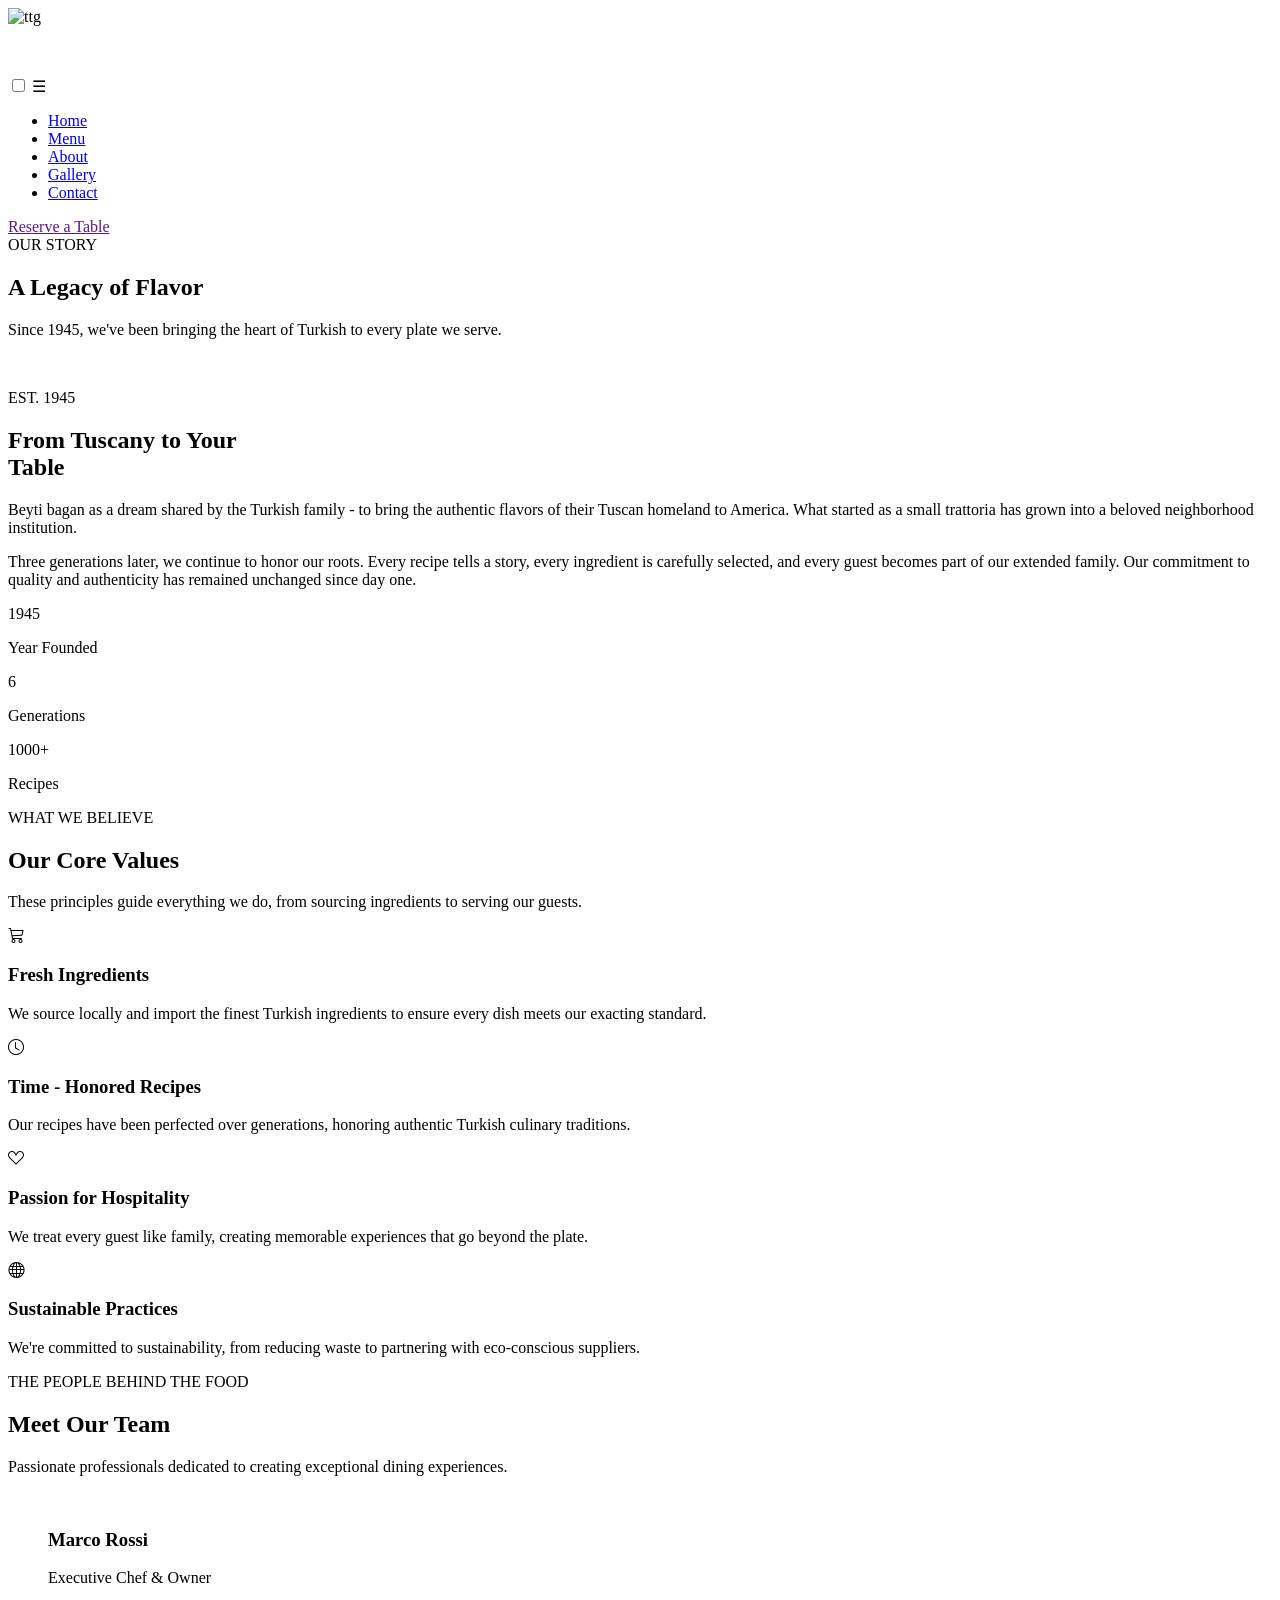
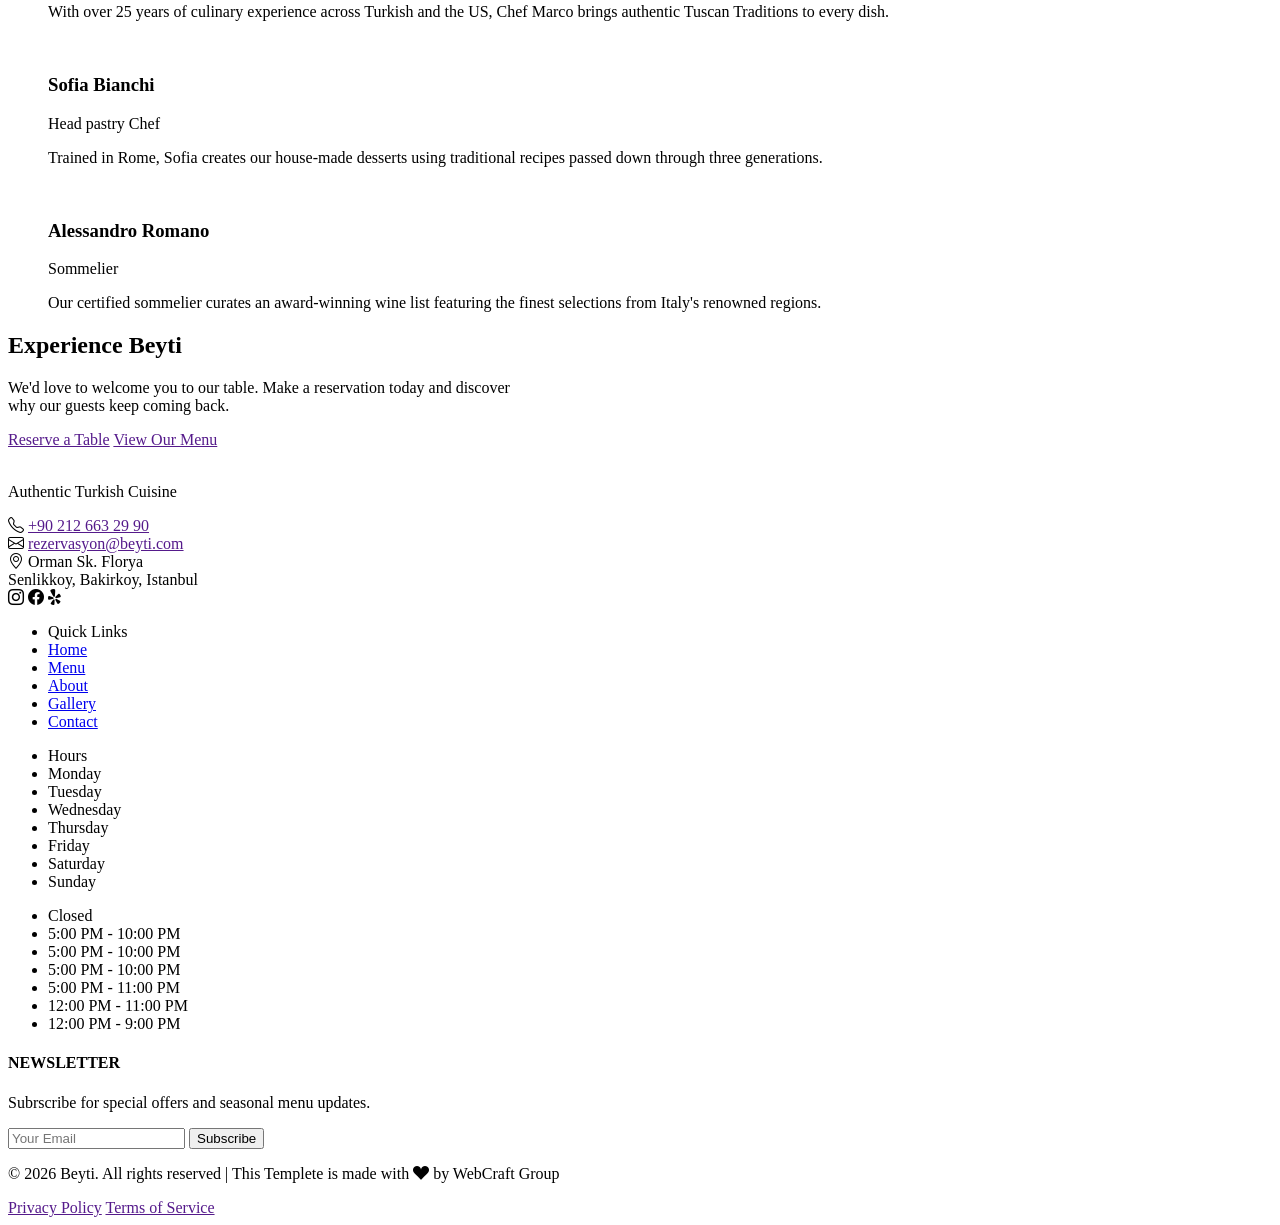
==== commit 7375948b: "main" ====
--- a/about.html
+++ b/about.html
@@ -4,8 +4,8 @@
     <meta charset="UTF-8">
     <meta name="viewport" content="width=device-width, initial-scale=1.0">
     <title>Beyti | Authentic Italian Cuisine</title>
-    <link rel="stylesheet" href="assets/css/normalize.css">
-    <link rel="stylesheet" href="assets/css/master.css">
+    <link rel="stylesheet" href="assets/normalize.css">
+    <link rel="stylesheet" href="assets/master.css">
     <link rel="stylesheet" href="https://cdn.jsdelivr.net/npm/bootstrap-icons@1.13.1/font/bootstrap-icons.min.css">
     <link rel="icon" href="assets/img/IMG-20260918-WA0032.jpg">
 </head>
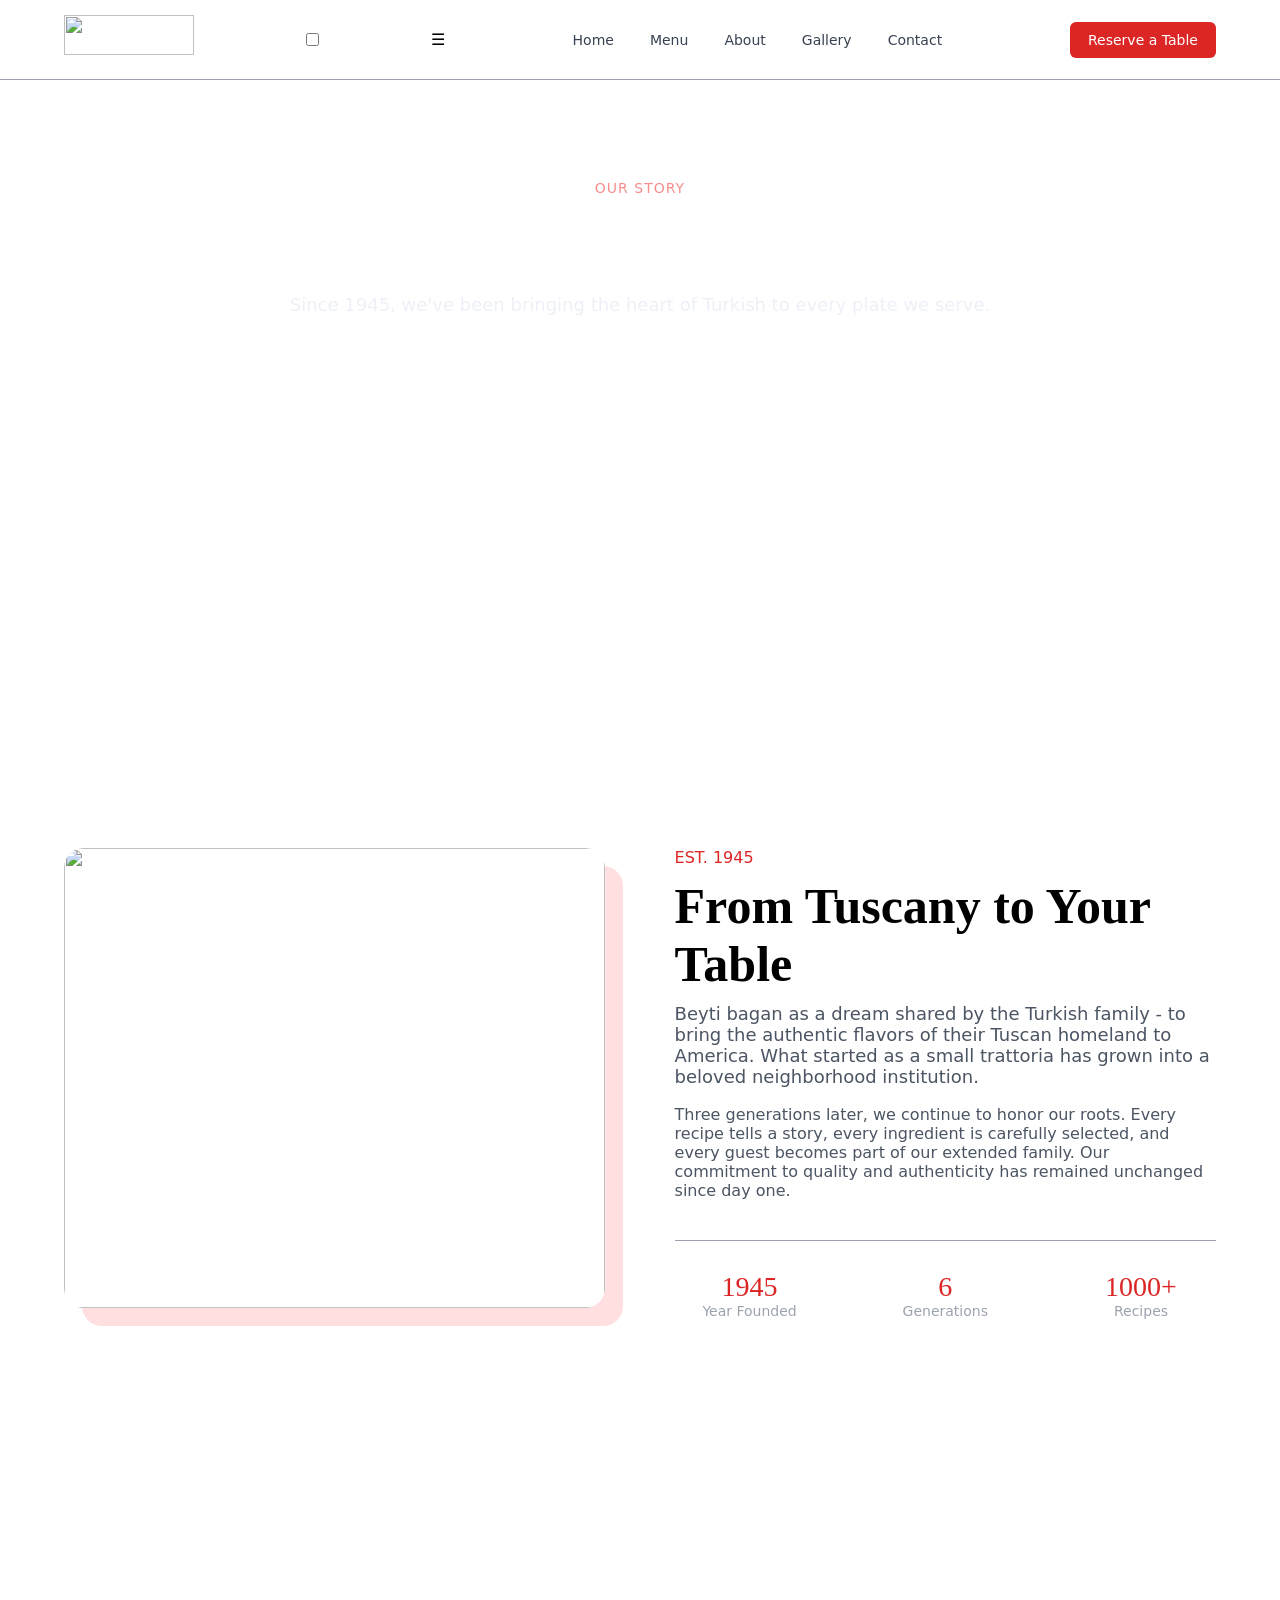
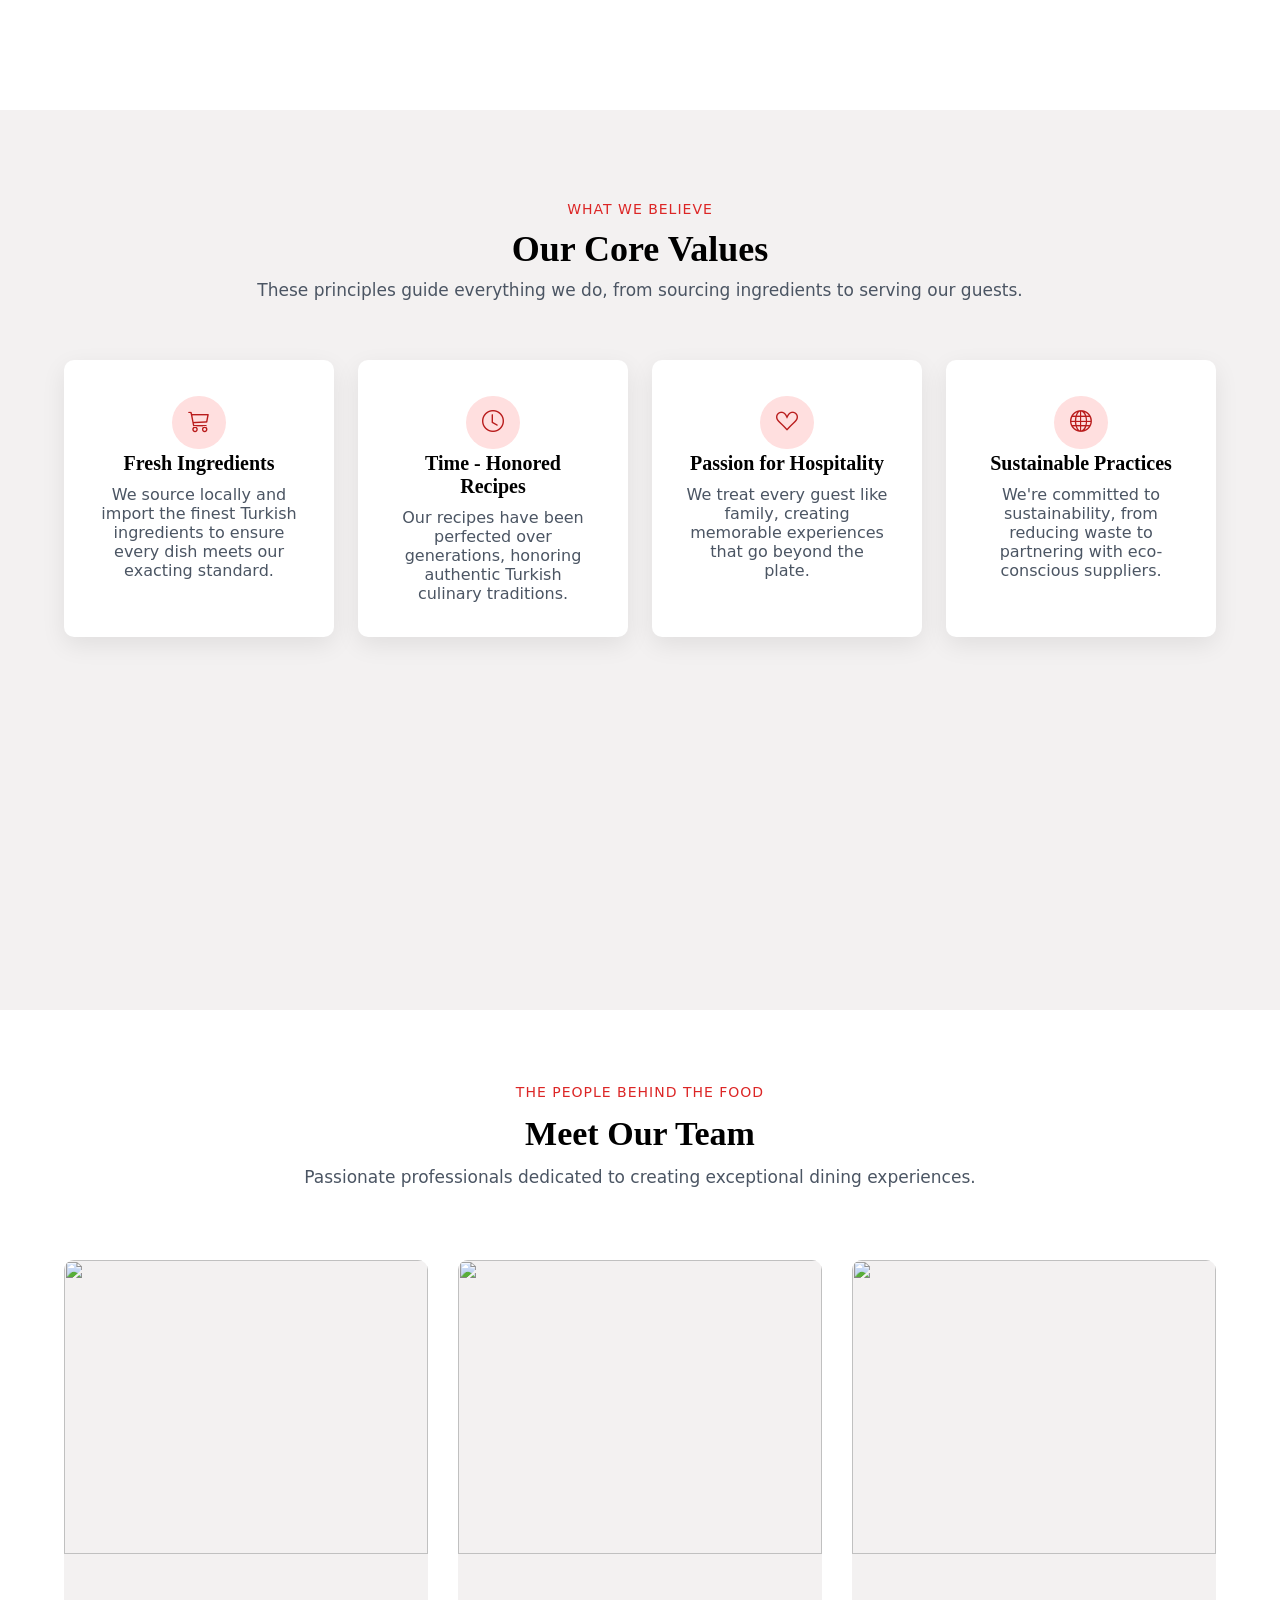
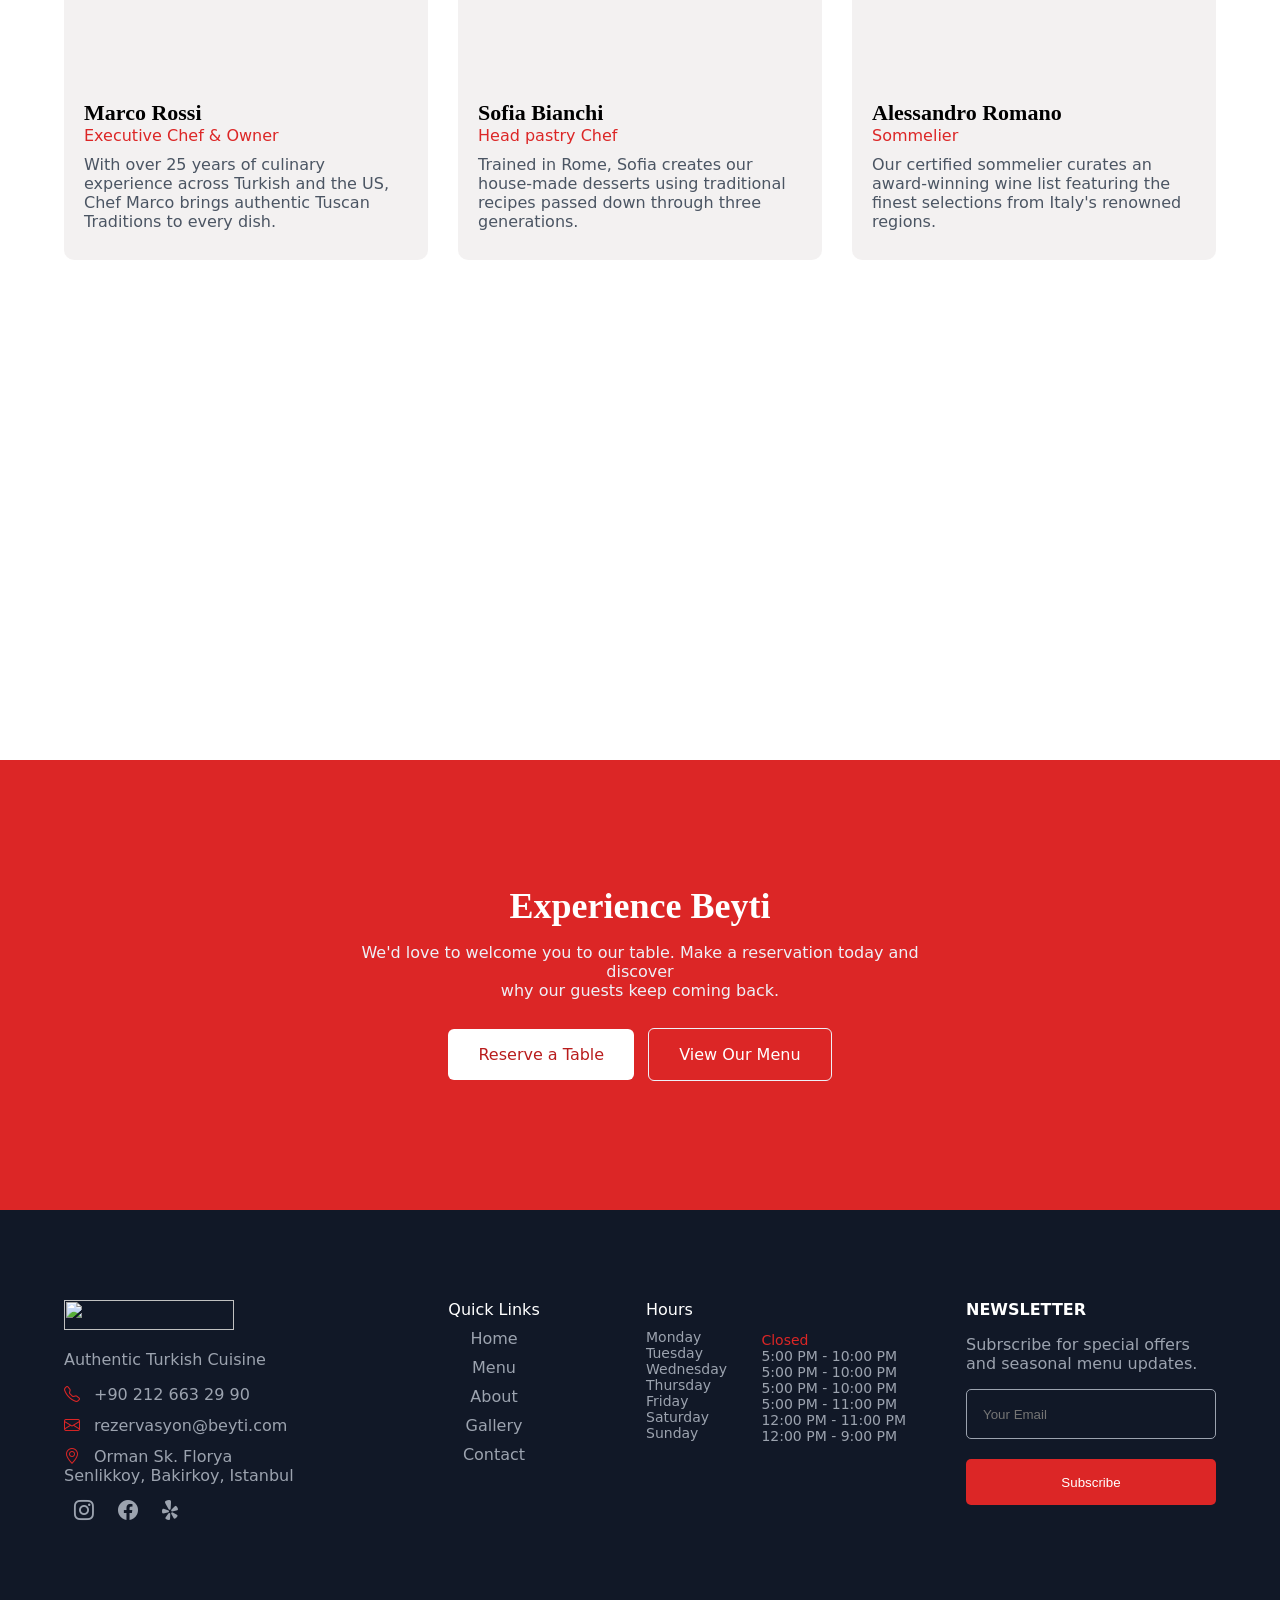
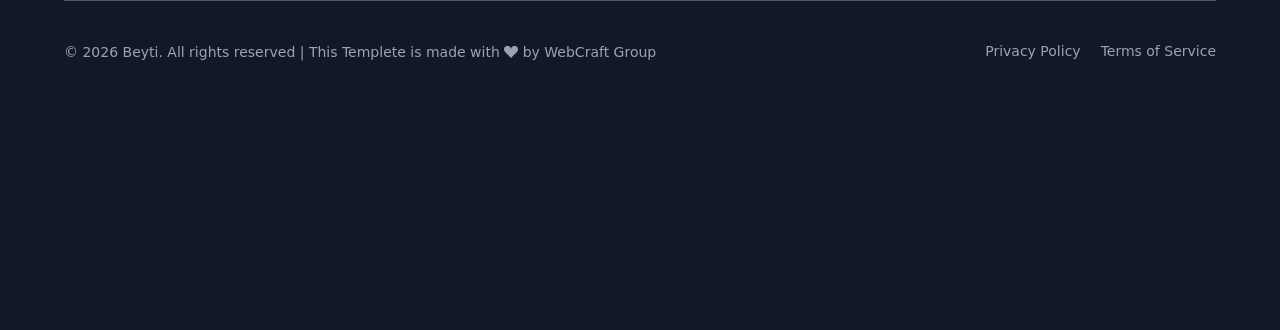
==== commit b4d925ea: "refresh" ====
--- a/about.html
+++ b/about.html
@@ -4,8 +4,8 @@
     <meta charset="UTF-8">
     <meta name="viewport" content="width=device-width, initial-scale=1.0">
     <title>Beyti | Authentic Italian Cuisine</title>
-    <link rel="stylesheet" href="assets/normalize.css">
-    <link rel="stylesheet" href="assets/master.css">
+    <link rel="stylesheet" href="normalize.css">
+    <link rel="stylesheet" href="master.css">
     <link rel="stylesheet" href="https://cdn.jsdelivr.net/npm/bootstrap-icons@1.13.1/font/bootstrap-icons.min.css">
     <link rel="icon" href="assets/img/IMG-20260918-WA0032.jpg">
 </head>
--- a/master.css
+++ b/master.css
@@ -0,0 +1,1317 @@
+/* _____About_Page_Starts_From_This_Line_____ */
+#About_Head{
+    width: 100%;
+    min-height: 80vh;
+    display: flex;
+    >img{
+        width: 100%;
+        height: 80vh;
+        filter: brightness(50%);
+        position: relative;
+    }
+    >section{
+        width: 100%;
+        height: 80vh;
+        position: absolute;
+        >nav{
+            width: 100%;
+            height: 80px;
+            border-bottom: 1px solid var(--footer-text);
+            position: fixed;  
+            background-color: white; 
+            top: 0;
+            left: 0;
+            z-index: 100;
+            >div{
+                width: 90%;
+                height: 100%;
+                margin-left: 5%;
+                display: flex;
+                justify-content: space-between;
+                align-items: center;
+                >figure{
+                    width: 130px;
+                    height: 50px;
+                    >img{
+                        width: 100%;
+                        height: 40px;
+                    }
+                }
+                >ul{
+                    display: flex;
+                    gap: 4px;
+                    >li{
+                        >a{
+                            padding: 12px 16px;
+                            font-family: var(--inter);
+                            font-size: 14px;
+                            color: var(--nav-color);
+                            font-weight: 500;
+                            transition: .3s;
+                        }
+                        &:hover>a{
+                            color: var(--contact-bg);
+                        }
+                    }
+                }
+                >a{
+                    padding: 10px 18px;
+                    background-color: var(--link-bg);
+                    font-family: var(--inter);
+                    color: white;
+                    font-weight: 500;
+                    font-size: 14px;
+                    border-radius: 6px;
+                    transition: .4s;
+                    &:hover{
+                        background-color: var(--contact-bg);
+                    }
+                }
+            }
+        }
+        >div{
+            width: 70%;
+            height: 200px;
+            margin: 14% auto;
+            text-align: center;
+            >span,p{
+                font-family: var(--inter);
+                font-weight: 500;
+            }
+            >span{
+                color: var(--text-red);
+                font-size: 14px;
+                letter-spacing: 1px;
+            }
+            >h1{
+                color: white;
+                font-size: 60px;
+                margin-block: 14px;
+            }
+            >p{
+                color: var(--lighter);
+                font-size: 18px;
+            }
+        }
+    }
+}
+/* ____End_Of_About_Head____ */
+
+#About_Photo{
+    width: 100%;
+    min-height: 110vh;
+    display: flex;
+    >div{
+        width: 90%;
+        height: 460px;
+        margin: 10% 5%;
+        display: flex;
+        justify-content: space-between;
+        >figure{
+            width: 47%;
+            height: 100%;
+            >img{
+                width: 100%;
+                height: 100%;
+                border-radius: 20px;
+                box-shadow: 18px 18px  var(--img-shadow);
+            }
+        }
+        >article{
+            width: 47%;
+            height: 100%;
+            >span,p{
+                font-family: var(--inter);
+            }
+            >span{
+                color: var(--link-bg);  
+                font-size: 16px;   
+                font-weight: 500;
+            }
+            >h2{
+                font-size: 50px;
+                margin-block: 10px;
+            }
+            >p{
+                color: var(--text-color);
+                &:nth-of-type(1){
+                    font-size: 18px;
+                    margin-bottom: 18px;
+                }
+            }
+            >section{
+                width: 100%;
+                height: 100px;
+                border-top: 1px solid var(--footer-text);
+                margin-top: 40px;
+                justify-content: space-between;
+                display: flex;
+                >div{
+                    width: 150px;
+                    height: 100px;
+                    display: block;
+                    text-align: center;
+                    margin-top: 30px;
+                    >span{
+                        color: var(--link-bg);
+                        font-family: var(--playfair);
+                        font-size: 28px;
+                    }
+                    >p{
+                        color: var(--footer-text);
+                        font-size: 14px;
+                        font-weight: 500;
+                    }
+                }
+            }
+        }
+    }
+}
+/* ____End_Of_About_Photo____ */
+#Our_Core_Values{
+    width: 100%;
+    min-height: 100vh;
+    background-color: var(--background-color);
+    display: flex;
+    >main{
+        width: 90%;
+        height: 440px;
+        margin: 7% auto;
+        .head_content{
+            width: 100%;
+            height: 160px;
+            text-align: center;
+            >span,p{
+                font-family: var(--inter);
+                font-weight: 500;
+            }
+            >span{
+                color: var(--link-bg);
+                font-size: 14px;
+                letter-spacing: 1px;
+            }
+            >h2{
+                font-size: 36px;
+                margin-block: 10px;
+            }
+            >p{
+                color: var(--text-color);
+                font-size: 17px;
+            }
+        }
+        .icon_Card{
+            width: 100%;
+            height: 274px;
+            display: grid;
+            grid-template-columns: repeat(4, 1fr);
+            grid-template-rows: repeat(1, 1fr);
+            gap: 24px;
+            text-align: center;
+            >div{
+                border-radius: 10px;
+                padding: 34px;
+                background-color: white;
+                box-shadow: 0 8px 25px rgba(0, 0, 0, 0.08);
+                >div{
+                    display: block;
+                    margin-block: 16px;
+                    >i{
+                        color: var(--contact-bg);
+                        font-size: 22px;
+                        background-color: var(--img-shadow);
+                        padding: 14px 16px;
+                        border-radius: 50px;
+                    }
+                }
+                >h3{
+                    font-size: 20px;
+                    margin-bottom: 10px;
+                }
+                >p{
+                    color: var(--text-color);
+                    font-family: var(--inter);
+                    font-weight: 500;
+                }
+            }
+        }
+    }
+}
+/* ____End_Of_Our_Core_Values____ */
+
+#Our_Cooks{
+    width: 100%;
+    min-height: 150vh;
+    >main{
+        width: 90%;
+        height: 140vh;
+        margin-left: 5%;
+        .cooks_head{
+            width: 100%;
+            height: 250px;
+            display: flex;
+            justify-content: center;
+            align-items: center;
+            >div{
+                text-align: center;
+                >span,p{
+                    font-family: var(--inter);
+                    font-weight: 500;
+                }
+                >span{
+                    font-size: 14px;
+                    letter-spacing: 1px;
+                    color: var(--link-bg);
+                }
+                >h2{
+                    margin-block: 14px;
+                    font-size: 34px;
+                }
+                >p{
+                    color: var(--text-color);
+                    font-size: 17px;
+                }
+            }
+        }
+        .cooks_photo{
+            width: 100%;
+            height: 600px;
+            >div{
+                width: 100%;
+                height: 100%;
+                display: grid;
+                grid-template-columns: repeat(3, 1fr);
+                grid-template-rows: repeat(1, 1fr);
+                gap: 30px;
+                >figure{
+                    background-color: var(--background-color);
+                    border-radius: 10px;
+                    overflow: hidden;
+                    >img{
+                        width: 100%;
+                        height: 70%;
+                    }
+                    >div{
+                        padding: 20px;
+                        >h3{
+                            font-size: 22px;
+                        }
+                        >span,p{
+                            font-family: var(--inter);
+                        }
+                        >span{
+                            color: var(--link-bg);
+                            font-weight: 500;
+                        }
+                        >p{
+                            color: var(--text-color);
+                            margin-top: 10px;
+                        }
+                    }
+                }
+            }
+        }
+    }
+}
+/* ____End_Of_Our_Cooks____ */
+#Welcome_Page{
+    width: 100%;
+    min-height: 50vh;
+    background-color: var(--link-bg);
+    display: flex;
+    justify-content: center;
+    align-items: center;
+    >div{
+        width: 600px;
+        height: 200px;
+        text-align: center;
+        >h2{
+            color: white;
+            font-size: 36px;
+            margin-bottom: 16px;
+        }
+        >p{
+            color: var(--lighter);
+            font-family: var(--inter);
+            margin-bottom: 45px;
+        }
+        >div{
+            >a{
+                padding: 16px 30px;
+                border-radius: 6px;
+                margin-top: 20px;
+                font-family: var(--inter);
+                font-weight: 500;
+                &:nth-of-type(1){
+                    background-color: white;
+                    color: var(--contact-bg);
+                }
+                &:nth-of-type(2){
+                    border: 1px solid var(--lighter);
+                    margin-left: 10px;
+                    color: white;
+                    transition: .4s;
+                    &:hover{
+                        background-color: rgba(50, 55, 65, 0.35);
+                    }
+                }
+            }
+        }
+    }
+}
+/* ____End_Of_Welcome_Page____ */
+#Quick_Links{
+    width: 100%;
+    min-height: 80vh;
+    background-color: var(--footer-bg);
+    display: flex;
+    >div{
+        width: 90%;
+        margin-left: 5%;
+        .links{
+            width: 100%;
+            height: 300px;
+            margin-top: 90px;
+            >div{
+                height: 100%;
+                display: grid;
+                grid-template-columns: repeat(4, 1fr);
+                grid-template-rows: repeat(1, 1fr);
+                gap: 30px;
+                >section{
+                    &:nth-of-type(1){  
+                        width: 300px;
+                        >img{
+                            width: 170px;
+                            height: 30px;
+                        }
+                        >p{
+                            color: var(--footer-text);
+                            font-family: var(--inter);
+                            margin-block: 16px;
+                        }
+                        >section{
+                            >div{
+                                margin-block: 12px;
+                                >i{
+                                    color: var(--link-bg);
+                                    margin-right: 10px;
+                                }
+                                >a{
+                                    color: var(--footer-text);
+                                    font-family: var(--inter);
+                                    transition: .3s;
+                                    &:hover{
+                                        color: var(--lighter);
+                                    }
+                                }
+                                >span{
+                                    color: var(--footer-text);
+                                    font-family: var(--inter);
+                                }
+                            }
+                        }
+                        >div{
+                            margin-block: 14px;
+                            >i{
+                                color: var(--footer-text);
+                                padding: 10px;
+                                font-size: 20px;
+                                transition: .3s;
+                                cursor: pointer;
+                                &:hover{
+                                    color: var(--lighter);
+                                }
+                            }
+                        }
+                    }
+                    &:nth-of-type(2){
+                        width: 200px;
+                        >ul{
+                            display: block;
+                            text-align: center;
+                            >li{
+                                margin-bottom: 10px;
+                                color: white;
+                                font-family: var(--inter);
+                                font-weight: 500;
+                                >a{
+                                    color: var(--footer-text);
+                                    padding: 4px 10px;
+                                    transition: .4s;
+                                    font-weight: normal;
+                                }
+                                &:hover>a{
+                                    border-bottom: 1px solid var(--last-text);
+                                    color: var(--lighter);
+                                }
+                            }
+                        }
+                    }
+                    &:nth-of-type(3){
+                        width: 260px;
+                        display: flex;
+                        justify-content: space-between;
+                        margin-right: 30px;
+                        >ul{
+                            display: block;
+                            >li{
+                                &:nth-of-type(1){
+                                    color: white;
+                                    font-weight: 500;
+                                    margin-bottom: 10px;
+                                    font-size: 16px;
+                                }
+                                font-family: var(--inter);
+                                color: var(--footer-text);
+                                font-size: 14px;
+                            }
+                            &:nth-of-type(2){
+                                margin-top: 32px;
+                                >li{
+                                    &:nth-of-type(1){
+                                        color: var(--link-bg);
+                                        margin-bottom: 0;
+                                        font-size: 14px;
+                                    }
+                                }
+                            }
+                        }
+                    }
+                    &:nth-of-type(4){
+                        display: block;
+                        >h4,p{
+                            font-family: var(--inter);
+                        }
+                        >h4{
+                            color: white;
+                        }
+                        >p{
+                            margin-block: 1rem;
+                            color: var(--footer-text);
+                        }
+                        >form{
+                            display: block;
+                            >input{
+                                width: 250px;
+                                height: 50px;
+                                padding: 1rem;
+                                border-radius: 5px;
+                                border: 1px solid var(--footer-text);
+                                background-color: transparent;
+                                color: var(--footer-text);
+                            }
+                            >button{
+                                width: 250px;
+                                height: 46px;
+                                margin-top: 20px;
+                                background-color: var(--link-bg);
+                                border: none;
+                                border-radius: 5px;
+                                color: white;
+                                cursor: pointer;
+                                transition: .3s;
+                                &:hover{
+                                    background-color: var(--contact-bg);
+                                }
+                            }
+                        }
+                    }
+                }
+            }
+        }
+        .footer_content{
+            width: 100%;
+            height: 60px;
+            border-top: 1px solid var(--text-color);
+            display: flex;
+            justify-content: space-between;
+            align-items: end;
+            >div{
+                >p,a{
+                    color: var(--footer-text);
+                    font-family: var(--inter);
+                    font-size: 14px;
+                }
+                >a{
+                    transition: .3s;
+                    &:nth-of-type(1){
+                        margin-right: 1rem;
+                    }
+                    &:hover{
+                        color: var(--lighter);
+                    }
+                }
+            }
+        }
+    }
+}
+/* ____End_Of_Quick_Links____ */
+/*  RESPONSIVE - ABOUT PAGE ONLY */
+/*TABLET*/
+@media (max-width: 992px){
+    /* ---------- ABOUT HEAD ---------- */
+    #About_Head{
+        min-height: 70vh;
+        >img{
+            height: 70vh;
+        }
+
+        >section{
+            height: 70vh;
+            >nav{
+                height: 70px;
+                >div{
+                    width: 90%;
+                    margin-left: 5%;
+                    >figure{
+                        width: 140px;
+                        height: 35px;
+                        >img{
+                            height: 35px;
+                        }
+                    }
+
+                    >ul{
+                        gap: 0;
+
+                        >li{
+                            >a{
+                                padding: 10px 8px;
+                                font-size: 13px;
+                            }
+                        }
+                    }
+
+                    >a{
+                        padding: 9px 12px;
+                        font-size: 13px;
+                    }
+                }
+            }
+
+            >div{
+                width: 85%;
+                margin: 20% auto;
+
+                >h1{
+                    font-size: 48px;
+                }
+
+                >p{
+                    font-size: 16px;
+                }
+            }
+        }
+    }
+
+    /* ---------- ABOUT PHOTO ---------- */
+
+    #About_Photo{
+        min-height: auto;
+
+        >div{
+            width: 90%;
+            height: auto;
+            margin: 10% 5%;
+            gap: 40px;
+
+            >figure{
+                width: 48%;
+                height: 400px;
+            }
+
+            >article{
+                width: 48%;
+                height: auto;
+
+                >h2{
+                    font-size: 38px;
+                }
+
+                >p{
+                    &:nth-of-type(1){
+                        font-size: 16px;
+                    }
+                }
+
+                >section{
+                    margin-top: 25px;
+
+                    >div{
+                        width: 30%;
+
+                        >span{
+                            font-size: 24px;
+                        }
+                    }
+                }
+            }
+        }
+    }
+
+    /* ---------- CORE VALUES ---------- */
+
+    #Our_Core_Values{
+        min-height: auto;
+
+        >main{
+            width: 90%;
+            height: auto;
+            margin: 8% auto;
+
+            .head_content{
+                height: auto;
+                margin-bottom: 35px;
+
+                >h2{
+                    font-size: 32px;
+                }
+
+                >p{
+                    font-size: 16px;
+                }
+            }
+
+            .icon_Card{
+                height: auto;
+                grid-template-columns: repeat(2, 1fr);
+                grid-template-rows: repeat(2, 1fr);
+                gap: 20px;
+
+                >div{
+                    padding: 25px;
+                }
+            }
+        }
+    }
+
+    /* ---------- OUR COOKS ---------- */
+
+    #Our_Cooks{
+        min-height: auto;
+
+        >main{
+            width: 90%;
+            height: auto;
+            margin-left: 5%;
+
+            .cooks_head{
+                height: 220px;
+
+                >div{
+                    >h2{
+                        font-size: 32px;
+                    }
+
+                    >p{
+                        font-size: 16px;
+                    }
+                }
+            }
+
+            .cooks_photo{
+                height: auto;
+
+                >div{
+                    grid-template-columns: repeat(2, 1fr);
+                    grid-template-rows: auto;
+                    gap: 20px;
+
+                    >figure{
+                        height: auto;
+
+                        >img{
+                            height: 300px;
+                            object-fit: cover;
+                        }
+
+                        >div{
+                            padding: 18px;
+
+                            >h3{
+                                font-size: 20px;
+                            }
+                        }
+                    }
+                }
+            }
+        }
+    }
+
+    /* ---------- WELCOME ---------- */
+
+    #Welcome_Page{
+        min-height: 45vh;
+
+        >div{
+            width: 80%;
+            height: auto;
+
+            >h2{
+                font-size: 32px;
+            }
+
+            >p{
+                font-size: 15px;
+
+                >br{
+                    display: none;
+                }
+            }
+        }
+    }
+
+    /* ---------- FOOTER - ABOUT ONLY ---------- */
+
+    #Welcome_Page ~ #Quick_Links{
+
+        >div{
+            width: 90%;
+            margin-left: 5%;
+
+            .links{
+                height: auto;
+                margin-top: 70px;
+                margin-bottom: 50px;
+
+                >div{
+                    grid-template-columns: repeat(2, 1fr);
+                    grid-template-rows: auto;
+                    gap: 45px;
+
+                    >section{
+
+                        &:nth-of-type(1){
+                            width: 100%;
+                        }
+
+                        &:nth-of-type(2){
+                            width: 100%;
+
+                            >ul{
+                                text-align: left;
+                            }
+                        }
+
+                        &:nth-of-type(3){
+                            width: 100%;
+                            margin-right: 0;
+                        }
+
+                        &:nth-of-type(4){
+                            width: 100%;
+
+                            >form{
+
+                                >input,
+                                >button{
+                                    width: 100%;
+                                    max-width: 250px;
+                                }
+                            }
+                        }
+                    }
+                }
+            }
+
+            .footer_content{
+                height: auto;
+                min-height: 70px;
+                padding: 15px 0;
+            }
+        }
+    }
+}
+
+/* MOBILE */
+
+@media (max-width: 600px){
+    /* ---------- ABOUT HEAD ---------- */
+    #About_Head{
+        min-height: 70vh;
+        >img{
+            height: 70vh;
+            object-fit: cover;
+        }
+
+        >section{
+            height: 70vh;
+
+            >nav{
+                height: 65px;
+
+                >div{
+                    width: 90%;
+                    margin-left: 5%;
+
+                    >figure{
+                        width: 125px;
+                        height: 32px;
+
+                        >img{
+                            height: 32px;
+                        }
+                    }
+
+                    >#menu{
+                        display: none;
+                    }
+
+                    >.hamburger{
+                        display: block;
+                        font-size: 27px;
+                        cursor: pointer;
+                        color: var(--nav-color);
+                        order: 3;
+                    }
+
+                    >ul{
+                        display: none;
+                    }
+
+                    >#menu:checked ~ .nav-links{
+                        display: block;
+                        position: absolute;
+                        top: 65px;
+                        left: 0;
+                        width: 100%;
+                        background-color: white;
+                        padding: 15px 0;
+                        box-shadow: 0 8px 20px rgba(0,0,0,.08);
+
+                        >li{
+                            text-align: center;
+                            margin: 5px 0;
+
+                            >a{
+                                display: block;
+                                padding: 12px;
+                                font-size: 14px;
+                            }
+                        }
+                    }
+
+                    >a{
+                        display: none;
+                    }
+                }
+            }
+
+            >div{
+                width: 90%;
+                height: auto;
+                margin: 0;
+                position: absolute;
+                top: 50%;
+                left: 50%;
+                transform: translate(-50%, -50%);
+
+                >span{
+                    font-size: 12px;
+                }
+
+                >h1{
+                    font-size: 38px;
+                    line-height: 1.2;
+                    margin-block: 10px;
+                }
+
+                >p{
+                    font-size: 15px;
+                    line-height: 1.6;
+                }
+            }
+        }
+    }
+
+    /* ---------- ABOUT PHOTO ---------- */
+
+    #About_Photo{
+        min-height: auto;
+        >div{
+            width: 90%;
+            height: auto;
+            margin: 70px 5%;
+            display: flex;
+            flex-direction: column;
+            gap: 45px;
+
+            >figure{
+                width: 100%;
+                height: 330px;
+
+                >img{
+                    width: 100%;
+                    height: 100%;
+                    object-fit: cover;
+                    box-shadow: 10px 10px var(--img-shadow);
+                }
+            }
+
+            >article{
+                width: 100%;
+                height: auto;
+                >span{
+                    font-size: 14px;
+                }
+
+                >h2{
+                    font-size: 32px;
+                    line-height: 1.3;
+                }
+
+                >p{
+                    line-height: 1.7;
+
+                    &:nth-of-type(1){
+                        font-size: 15px;
+                    }
+                }
+
+                >section{
+                    height: auto;
+                    margin-top: 30px;
+                    padding-top: 20px;
+
+                    >div{
+                        width: 33%;
+                        height: auto;
+                        margin-top: 10px;
+
+                        >span{
+                            font-size: 23px;
+                        }
+
+                        >p{
+                            font-size: 12px;
+                        }
+                    }
+                }
+            }
+        }
+    }
+
+    /* ---------- CORE VALUES ---------- */
+
+    #Our_Core_Values{
+        min-height: auto;
+        padding: 70px 0;
+
+        >main{
+            width: 90%;
+            height: auto;
+            margin: 0 5%;
+
+            .head_content{
+                height: auto;
+                margin-bottom: 35px;
+
+                >span{
+                    font-size: 12px;
+                }
+
+                >h2{
+                    font-size: 30px;
+                }
+
+                >p{
+                    font-size: 14px;
+                    line-height: 1.7;
+                }
+            }
+
+            .icon_Card{
+                width: 100%;
+                height: auto;
+                display: grid;
+                grid-template-columns: 1fr;
+                grid-template-rows: auto;
+                gap: 18px;
+
+                >div{
+                    width: 100%;
+                    padding: 28px 20px;
+
+                    >div{
+                        margin-block: 12px;
+                    }
+
+                    >h3{
+                        font-size: 19px;
+                    }
+
+                    >p{
+                        font-size: 14px;
+                        line-height: 1.6;
+                    }
+                }
+            }
+        }
+    }
+
+    /* ---------- OUR COOKS ---------- */
+
+    #Our_Cooks{
+        min-height: auto;
+        padding-bottom: 70px;
+
+        >main{
+            width: 90%;
+            height: auto;
+            margin-left: 5%;
+
+            .cooks_head{
+                width: 100%;
+                height: 220px;
+
+                >div{
+                    width: 100%;
+
+                    >span{
+                        font-size: 11px;
+                    }
+
+                    >h2{
+                        font-size: 30px;
+                    }
+
+                    >p{
+                        font-size: 14px;
+                        line-height: 1.7;
+                    }
+                }
+            }
+
+            .cooks_photo{
+                width: 100%;
+                height: auto;
+
+                >div{
+                    display: grid;
+                    grid-template-columns: 1fr;
+                    grid-template-rows: auto;
+                    gap: 25px;
+
+                    >figure{
+                        width: 100%;
+                        height: auto;
+
+                        >img{
+                            width: 100%;
+                            height: 300px;
+                            object-fit: cover;
+                        }
+
+                        >div{
+                            padding: 20px;
+
+                            >h3{
+                                font-size: 21px;
+                                margin-bottom: 8px;
+                            }
+
+                            >span{
+                                font-size: 14px;
+                            }
+
+                            >p{
+                                font-size: 14px;
+                                line-height: 1.7;
+                            }
+                        }
+                    }
+                }
+            }
+        }
+    }
+
+    /* ---------- WELCOME PAGE ---------- */
+
+    #Welcome_Page{
+        min-height: 50vh;
+        padding: 60px 0;
+
+        >div{
+            width: 90%;
+            height: auto;
+
+            >h2{
+                font-size: 30px;
+                line-height: 1.3;
+            }
+
+            >p{
+                font-size: 14px;
+                line-height: 1.7;
+                margin-bottom: 35px;
+
+                >br{
+                    display: none;
+                }
+            }
+
+            >div{
+
+                >a{
+                    display: block;
+                    width: 100%;
+                    max-width: 250px;
+                    margin: 12px auto !important;
+                    padding: 14px 20px;
+                    text-align: center;
+                }
+            }
+        }
+    }
+
+    /*FOOTER*/
+    #Welcome_Page ~ #Quick_Links{
+        min-height: auto;
+        >div{
+            width: 90%;
+            margin-left: 5%;
+            .links{
+                width: 100%;
+                height: auto;
+                margin-top: 60px;
+                margin-bottom: 40px;
+                >div{
+                    display: grid;
+                    grid-template-columns: 1fr;
+                    grid-template-rows: auto;
+                    gap: 40px;
+
+                    >section{
+
+                        &:nth-of-type(1){
+                            width: 100%;
+
+                            >img{
+                                width: 160px;
+                            }
+
+                            >p{
+                                font-size: 14px;
+                            }
+                        }
+
+                        &:nth-of-type(2){
+                            width: 100%;
+
+                            >ul{
+                                text-align: left;
+
+                                >li{
+                                    margin-bottom: 8px;
+                                }
+                            }
+                        }
+
+                        &:nth-of-type(3){
+                            width: 100%;
+                            margin-right: 0;
+
+                            >ul{
+                                width: 48%;
+                            }
+                        }
+
+                        &:nth-of-type(4){
+                            width: 100%;
+
+                            >p{
+                                font-size: 14px;
+                                line-height: 1.6;
+                            }
+
+                            >form{
+
+                                >input{
+                                    width: 100%;
+                                    height: 48px;
+                                }
+
+                                >button{
+                                    width: 100%;
+                                    height: 46px;
+                                    margin-top: 12px;
+                                }
+                            }
+                        }
+                    }
+                }
+            }
+
+            /* Footer*/
+
+            .footer_content{
+                width: 100%;
+                height: auto;
+                min-height: 100px;
+                padding: 15px 0;
+                display: flex;
+                flex-direction: column;
+                justify-content: center;
+                align-items: center;
+                gap: 8px;
+                text-align: center;
+
+                >div{
+
+                    >p,
+                    >a{
+                        font-size: 11px;
+                        line-height: 1.6;
+                    }
+
+                    >p{
+                        margin: 0;
+                    }
+
+                    >a{
+                        margin: 0 5px !important;
+                    }
+                }
+            }
+        }
+    }
+}
+
+/*  VERY SMALL MOBILE*/
+
+@media (max-width: 400px){
+    #About_Head{
+        >section{
+            >div{
+                >h1{
+                    font-size: 33px;
+                }
+                >p{
+                    font-size: 14px;
+                }
+            }
+        }
+    }
+
+    #About_Photo{
+        >div{
+            >figure{
+                height: 280px;
+            }
+            >article{
+                >h2{
+                    font-size: 28px;
+                }
+            }
+        }
+    }
+
+    #Welcome_Page{
+        >div{
+
+            >h2{
+                font-size: 27px;
+            }
+        }
+    }
+}
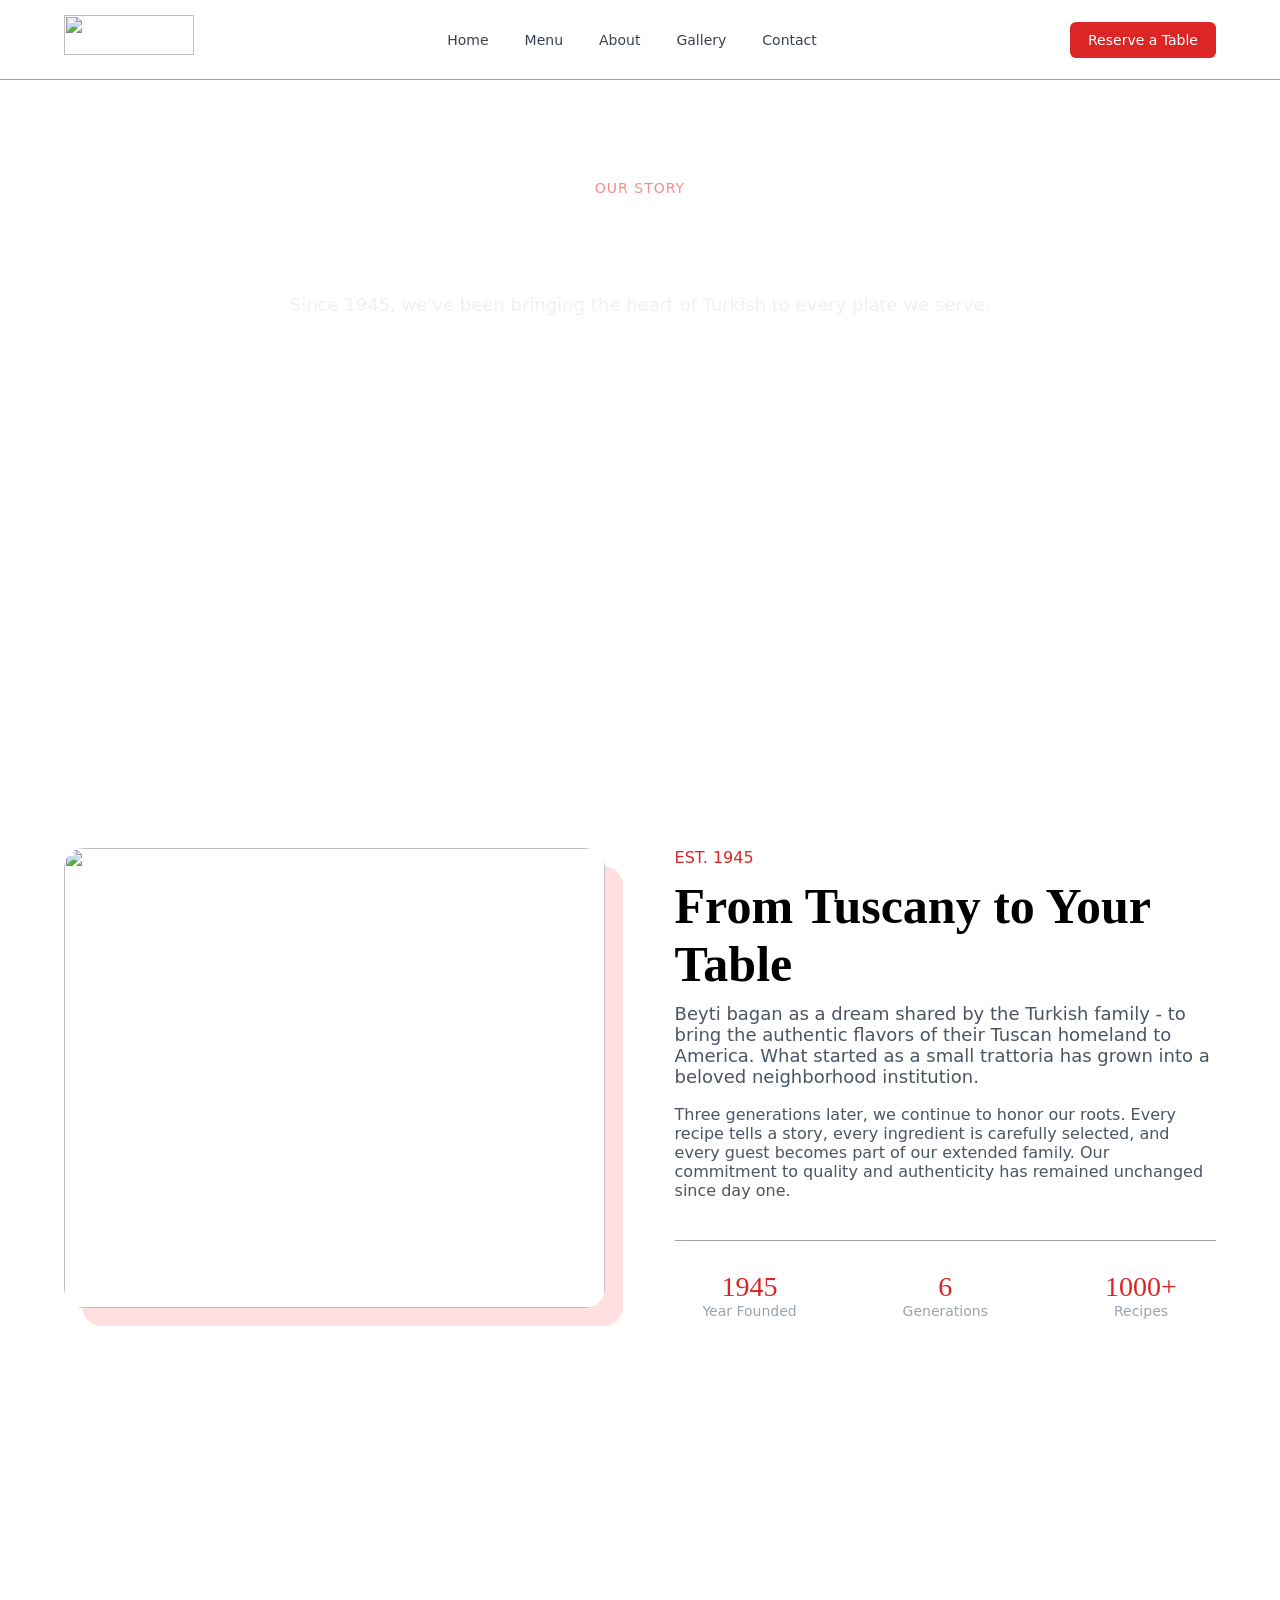
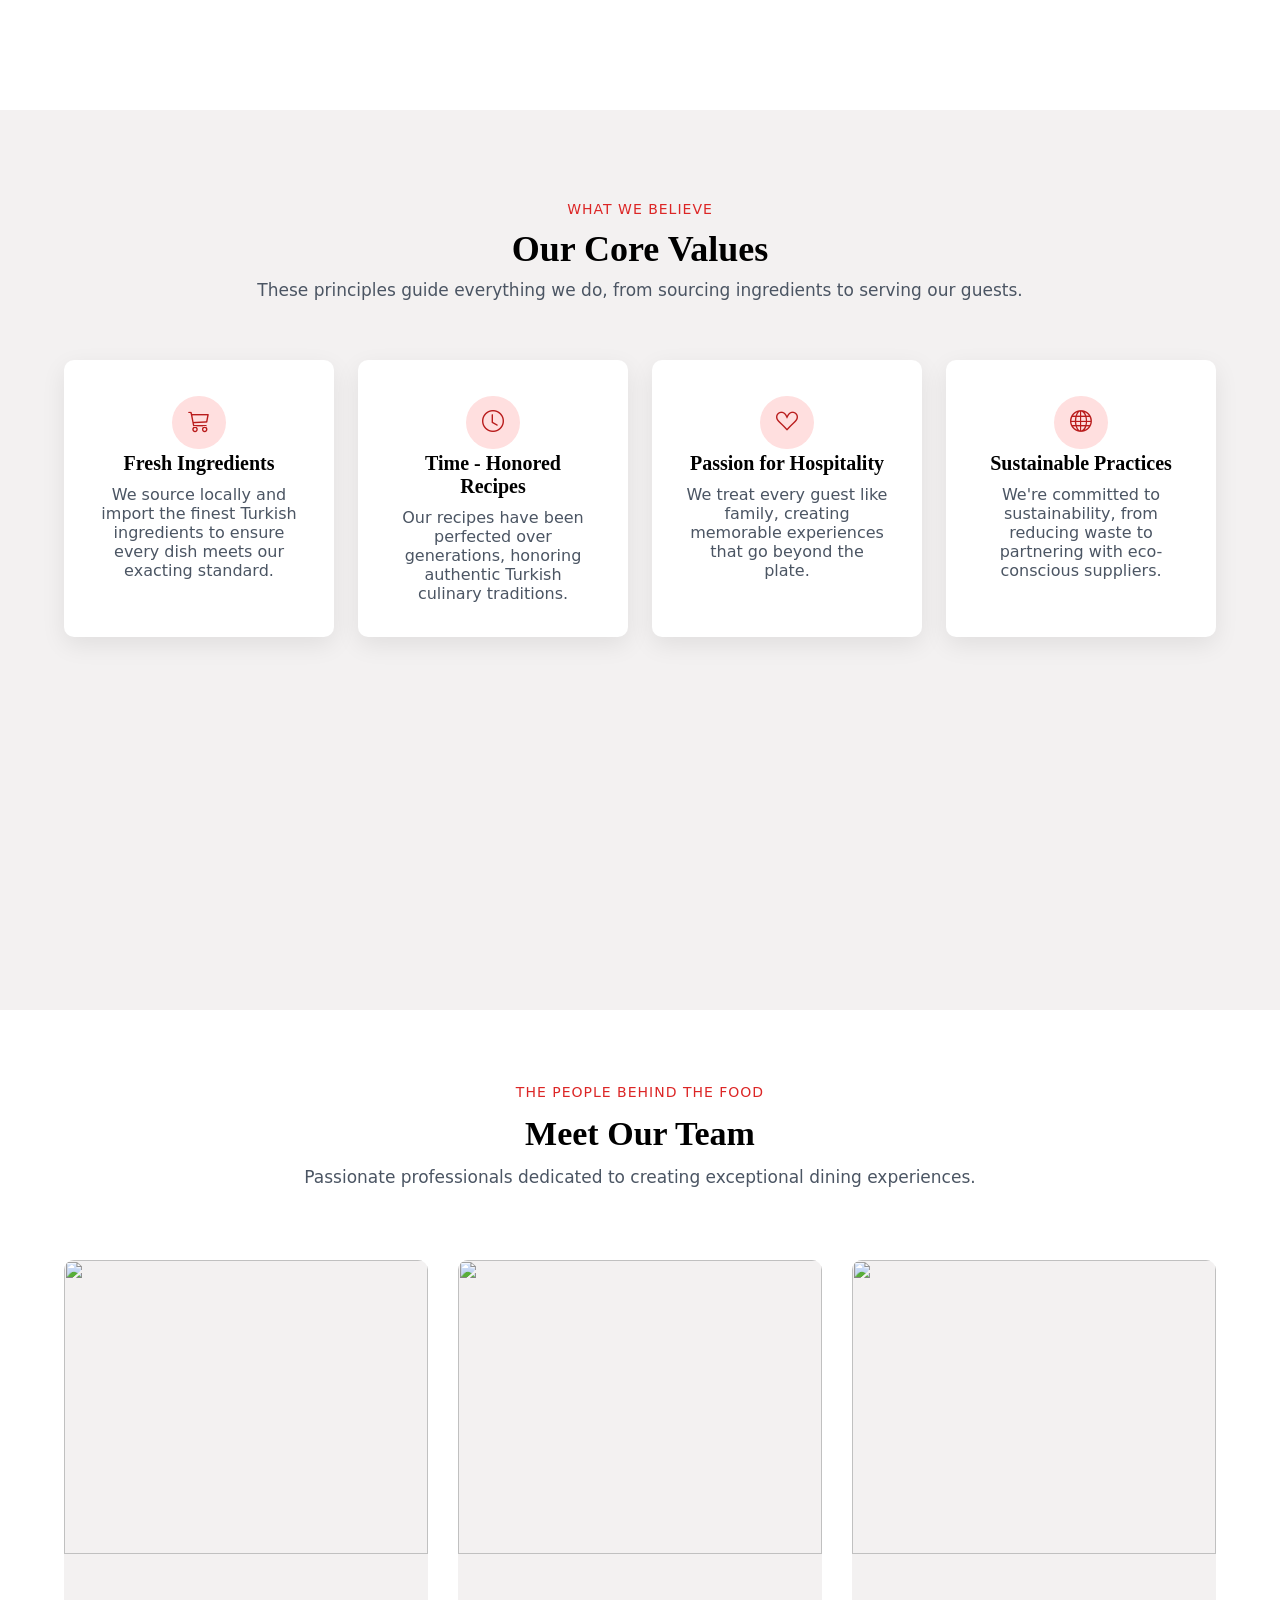
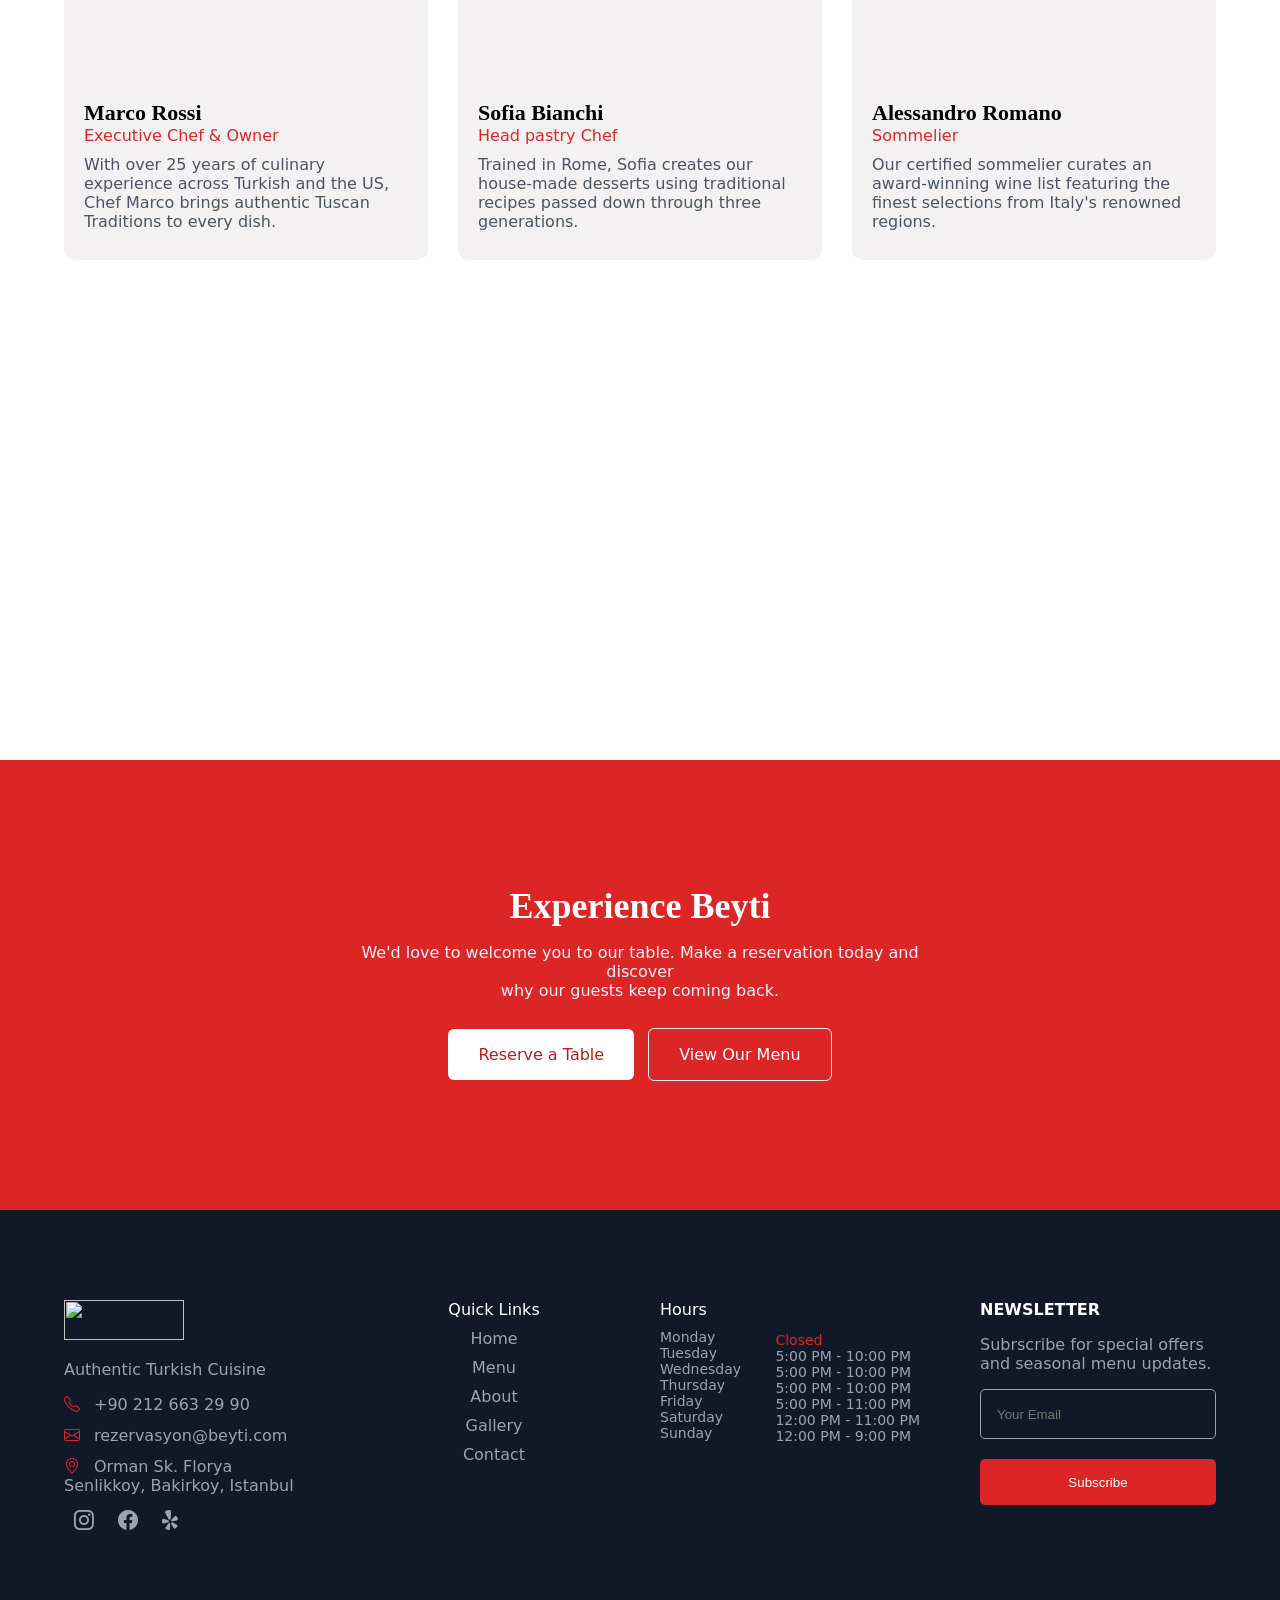
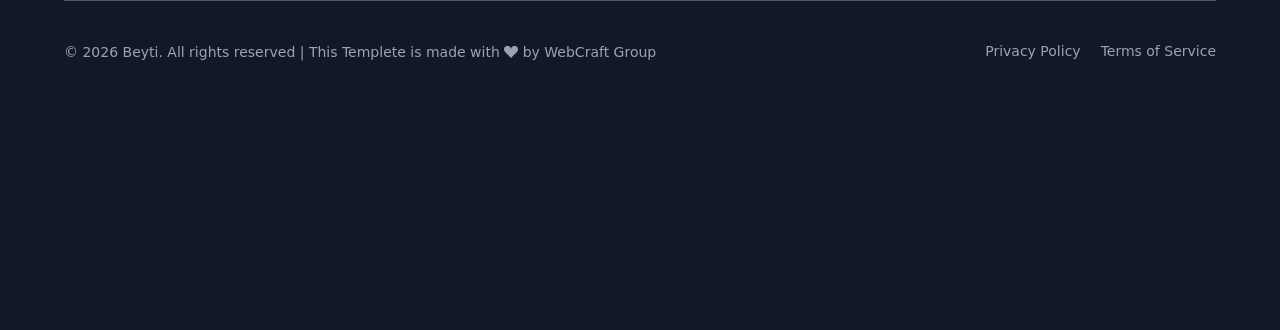
==== commit 10671ad9: "refresh the page" ====
--- a/about.html
+++ b/about.html
@@ -4,8 +4,8 @@
     <meta charset="UTF-8">
     <meta name="viewport" content="width=device-width, initial-scale=1.0">
     <title>Beyti | Authentic Italian Cuisine</title>
-    <link rel="stylesheet" href="normalize.css">
-    <link rel="stylesheet" href="master.css">
+    <link rel="stylesheet" href="assets/css/normalize.css">
+    <link rel="stylesheet" href="assets/css/master.css">
     <link rel="stylesheet" href="https://cdn.jsdelivr.net/npm/bootstrap-icons@1.13.1/font/bootstrap-icons.min.css">
     <link rel="icon" href="assets/img/IMG-20260918-WA0032.jpg">
 </head>
--- a/assets/css/master.css
+++ b/assets/css/master.css
@@ -0,0 +1,7575 @@
+#Head_Hero{
+    width: 100%;
+    min-height: 105vh;
+    >figure{
+        width: 100%;
+        >nav{
+            width: 100%;
+            height: 80px;
+            border-bottom: 1px solid var(--footer-text);
+            position: fixed;  
+            background-color: white; 
+            top: 0;
+            left: 0;
+            z-index: 100;
+            >div{
+                width: 90%;
+                height: 100%;
+                margin-left: 5%;
+                display: flex;
+                justify-content: space-between;
+                align-items: center;
+                >figure{
+                    width: 130px;
+                    height: 50px;
+                    >img{
+                        width: 100%;
+                        height: 40px;
+                    }
+                }
+                >ul{
+                    display: flex;
+                    gap: 4px;
+                    >li{
+                        >a{
+                            padding: 12px 16px;
+                            font-family: var(--inter);
+                            font-size: 14px;
+                            color: var(--nav-color);
+                            font-weight: 500;
+                            transition: .3s;
+                        }
+                        &:hover>a{
+                            color: var(--contact-bg);
+                        }
+                    }
+                }
+                >a{
+                    padding: 10px 18px;
+                    background-color: var(--link-bg);
+                    font-family: var(--inter);
+                    color: white;
+                    font-weight: 500;
+                    font-size: 14px;
+                    border-radius: 6px;
+                    transition: .4s;
+                    &:hover{
+                        background-color: var(--contact-bg);
+                    }
+                }
+            }
+        }
+        >figure{
+            width: 100%;
+            height: 85%;
+            position: relative;
+            display: flex;
+            >img{
+                width: 100%;
+                height: 100%;
+                filter: brightness(50%);
+            }
+            .details{
+                width: 70%;
+                height: 300px;
+                position: absolute;
+                margin: 17% 15%;
+                display: block;
+                text-align: center;
+                >span{
+                    color: var(--text-red);
+                    font-family: var(--inter);
+                    font-size: 18px;
+                }
+                >h1,p{
+                    color: white;
+                }
+                >h1{
+                    font-size: 80px;
+                    margin-block: 15px;
+                }
+                >p{
+                    font-family: var(--inter);
+                    font-size: 22px;
+                }
+                >section{
+                    display: flex;
+                    justify-content: center;
+                    >a{
+                        color: white;
+                        font-family: var(--inter);
+                        background-color: var(--link-bg);
+                        padding: 14px 30px;
+                        margin-inline: 10px;
+                        border-radius: 6px;
+                        margin-top: 35px;
+                        transition: .4s;
+                        font-weight: 500;
+                        &:nth-of-type(2){
+                            border: 2px solid var(--footer-text);
+                            background-color: rgba(50, 55, 65, 0.35);
+                            backdrop-filter: blur(10px);
+                        }
+                        &:hover{
+                            &:nth-of-type(1){
+                                background-color: var(--contact-bg);
+                            }
+                            &:nth-of-type(2){
+                                border: 2px solid white;
+                            }
+                        }
+                    }
+                }
+            }
+        }
+    }
+}
+/* ____End_Of_Head_Hero____ */
+
+
+#Our_Story{
+    width: 100%;
+    min-height: 100vh;
+    display: flex;
+    >div{
+        width: 90%;
+        height: 460px;
+        margin: 5% 5%;
+        display: flex;
+        justify-content: space-between;
+        >figure{
+            width: 47%;
+            height: 100%;
+            >img{
+                width: 100%;
+                height: 100%;
+                border-radius: 20px;
+                box-shadow: 18px 18px  var(--img-shadow);
+            }
+        }
+        >article{
+            width: 47%;
+            height: 100%;
+            >span,p{
+                font-family: var(--inter);
+            }
+            >span{
+                color: var(--link-bg);  
+                font-size: 16px;   
+                font-weight: 500;
+            }
+            >h2{
+                font-size: 50px;
+                margin-block: 10px;
+            }
+            >p{
+                color: var(--text-color);
+                &:nth-of-type(1){
+                    font-size: 18px;
+                    margin-bottom: 18px;
+                }
+            }
+            >section{
+                width: 100%;
+                height: 100px;
+                border-top: 1px solid var(--footer-text);
+                margin-top: 40px;
+                justify-content: space-between;
+                display: flex;
+                >div{
+                    width: 150px;
+                    height: 100px;
+                    display: block;
+                    text-align: center;
+                    margin-top: 30px;
+                    >span{
+                        color: var(--link-bg);
+                        font-family: var(--playfair);
+                        font-size: 28px;
+                    }
+                    >p{
+                        color: var(--footer-text);
+                        font-size: 14px;
+                        font-weight: 500;
+                    }
+                }
+            }
+        }
+    }
+}
+/* ____End_Of_Our_Story____ */
+
+
+#Our_Menu{
+    width: 100%;
+    min-height: 130vh;
+    background-color: var(--background-color);
+    display: flex;
+    >div{
+        width: 85%;
+        height: 80%;
+        margin: 8% 7%;
+        .data{
+            width: 100%;
+            height: 180px;
+            display: block;
+            text-align: center;
+            >span,p{
+                font-family: var(--inter);
+            }
+            >span{
+                color: var(--link-bg);
+                font-weight: 500;
+                text-transform: uppercase;
+            }
+            >h2{
+                margin-block: 10px;
+                font-size: 55px;
+            }
+            >p{
+                color: var(--text-color);
+                font-size: 18px;
+                font-weight: 500;
+            }
+        }
+        .menu{
+            width: 100%;
+            height: 450px;
+            display: grid;
+            grid-template-columns: repeat(4, 1fr);
+            grid-template-rows: repeat(3, 1fr);
+            gap: 30px;
+            margin-top: 30px;
+            >article{
+                background-color: white;
+                border-radius: 15px;
+                box-shadow: 0 8px 25px rgba(0, 0, 0, 0.08);
+                overflow: hidden;
+                transition: .4s;
+                &:nth-of-type(1){
+                    grid-area: 1 / 1 / span 3 / span 1;
+                }
+                &:nth-of-type(2){
+                    grid-area: 1 / 2 / span 3 / span 1;
+                }
+                &:nth-of-type(3){
+                    grid-area: 1 / 3 / span 3 / span 1;
+                }
+                &:nth-of-type(4){
+                    grid-area: 1 / 4 / span 3 / span 1;
+                }
+                &:hover{
+                    transform: translateY(10px);
+                }
+                >figure{
+                    width: 100%;
+                    height: 60%;
+                    position: relative;
+                    display: flex;
+                    >img{
+                        width: 100%;
+                        height: 100%;  
+                    }
+                    >div{
+                        padding:  2px 4px;
+                        background-color: var(--link-bg);
+                        position: absolute;
+                        border-radius: 20px;
+                        right: 14px;
+                        margin: 12px 4px;
+                        >span{
+                            font-size: 12px;
+                            font-family: var(--inter);
+                            color: white;
+                            padding: 4px;
+                        }
+                    }
+                }
+                >div{
+                    padding: 20px;
+                    display: flex;
+                    justify-content: space-between;
+                    >p{
+                        font-size: 20px;
+                    }
+                    >span{
+                        color: var(--link-bg);
+                        font-weight: bold;
+                        font-family: var(--inter);
+                        font-size: 18px;
+                    }
+                }
+                >p,span{
+                    font-family: var(--inter);
+                }
+                >p{
+                    width: 85%;
+                    margin: 10px 7%;
+                    color: var(--text-color);
+                    font-size: 15px;
+                    margin-top: -10px;
+                }
+                >span{
+                    background-color: var(--background-color);
+                    font-size: 12px;
+                    padding: 4px 8px;
+                    font-weight: 500;
+                    border-radius: 50px;
+                    margin-left: 7%;
+                    color: var(--text-color);
+                }
+            }
+        }
+        .view_menu{
+            margin-top: 80px;
+            display: flex;
+            justify-content: center;
+            >a{
+                color: var(--link-bg);
+                font-family: var(--inter);
+                font-size: 18px;
+                font-weight: 500;
+                transition: .3s;
+                &:hover{
+                    color: var(--contact-bg);
+                }
+            }
+        }
+    }
+}
+/* ____End_Of_Our_Menu____ */
+
+
+#People_Idea{
+    width: 100%;
+    min-height: 100vh;
+    display: flex;
+    >div{
+        width: 90%;
+        height: 100%;
+        margin-left: 5%;
+        .content{
+            width: 100%;
+            height: 200px;
+            display: block;
+            text-align: center;
+            >p{
+                margin-top: 90px;
+                color: var(--link-bg);
+                font-family: var(--inter);
+                text-transform: uppercase;
+                font-size: 14px;
+                font-weight: 500;
+            }
+            >h2{
+                font-size: 45px;
+                margin-top: 15px;
+            }
+        }
+        .messseges{
+            width: 100%;
+            height: 230px;
+            display: grid;
+            grid-template-columns: repeat(3, 1fr);
+            grid-template-rows: repeat(1, fr);
+            gap: 40px;
+            margin-top: -44px;
+            >article{
+                background-color: var(--background-color);
+                border-radius: 10px;
+                padding: 24px;
+                >i{
+                    color: orange;
+                    margin-inline: 2px;
+                    font-size: 14px;
+                }
+                >p{
+                    font-family: var(--inter);
+                    margin-block: 20px;
+                    color: var(--text-color);
+                    font-weight: 500;
+                }
+                >div{
+                    display: flex;
+                    >p{
+                        padding: 12px 16px;
+                        background-color: var(--img-shadow);
+                        border-radius: 50px;
+                        color: var(--contact-bg);
+                    }
+                    >div{
+                        margin-left: 14px;
+                        >h4,span{
+                            font-family: var(--inter);
+                        }
+                        >h4{
+                            font-weight: 500;
+                        }
+                        >span{
+                            font-size: 14px;
+                            font-weight: 500;
+                            color: var(--text-color);
+                        }
+                    }
+                }
+            }
+        }
+    }
+}
+/* ____End_Of_People_Idea____ */
+
+
+#Contact_Us{
+    width: 100%;
+    min-height: 120vh;
+    display: flex;
+    >img{
+        width: 100%;
+        height: 120vh;
+        position: relative;
+        filter: brightness(30%);
+    }
+    >div{
+        width: 90%;
+        height: 95vh;
+        margin: 6% 5%;
+        position: absolute;
+        display: flex;
+        justify-content: space-between;
+        .data{
+            width: 49%;
+            height: 300px;
+            display: block;
+            margin-top: 160px;
+            >span,p{
+                font-family: var(--inter);
+            }
+            >span{
+                color: var(--link-bg);
+                text-transform: uppercase;
+                font-weight: 500;
+                font-size: 14px;
+            }
+            >h2{
+                color: white;
+                margin-block: 20px;
+                font-size: 50px;
+            }
+            >p{
+                color: var(--footer-text);
+                font-weight: 500;
+                &:nth-of-type(2){
+                    margin-block: 20px;
+                    font-size: 14px;
+                }
+            }
+            >div{
+                >i,a{
+                    font-size: 20px;
+                }
+                >i{
+                    color: var(--link-bg);
+                    margin-right: 10px;
+                }
+                >a{
+                    color: white;
+                    transition: .3s;
+                    &:hover{
+                        color: var(--link-bg);
+                    }
+                }
+            }
+        }
+        .form{
+            width: 49%;
+            height: 100%;
+            background-color: white;
+            border-radius: 15px;
+            padding: 40px;
+            >form{
+                >input,textarea,button{
+                    margin: 20px 10px;
+                    border-radius: 5px;
+                }
+                >input{
+                    width: 230px;
+                    height: 50px;
+                    border: 1px solid var(--text-color);
+                    padding: 20px;
+                    color: var(--nav-color);
+                }
+                >textarea{
+                    width: 95%;
+                    height: 90px;
+                    padding: 18px 20px;
+                    font-family: Arial, "Helvetica Neue", Helvetica, sans-serif;
+                    resize: none;
+                    color: var(--nav-color);
+                }
+                >button,p{
+                    font-family: var(--inter)
+                }
+                >button{
+                    width: 95%;
+                    height: 50px;
+                    background-color: var(--link-bg);
+                    border: none;
+                    color: white;
+                    cursor: pointer;
+                    font-size: 16px;
+                    transition: .3s;
+                    &:hover{
+                        background-color: var(--contact-bg);
+                    }
+                }
+                >p{
+                    text-align: center;
+                    color: var(--text-color);
+                    font-size: 14px;
+                }
+            }
+        }
+    }
+}
+/* ____End_Of_Contact_Us____ */
+
+
+#Gallery{
+    width: 100%;
+    min-height: 100vh;
+    display: flex;
+    >div{
+        width: 90%;
+        margin: 6% 5%;
+        .more_details{
+            width: 100%;
+            height: 120px;
+            text-align: center;
+            >span{
+                color: var(--link-bg);
+                font-family: var(--inter);
+                font-size: 14px;
+                font-weight: 500;
+            }
+            >h2{
+                font-size: 44px;
+                margin-top: 1rem;
+            }
+        }
+        .gallery{
+            >div{
+                width: 100%;
+                height: 300px;
+                display: grid;
+                grid-template-columns: repeat(4,1fr);
+                grid-template-rows: repeat(1, 1fr);
+                gap: 20px;
+                position: relative;
+                >figure{
+                    border-radius: 15px;
+                    overflow: hidden;
+                    >img{
+                        width: 100%;
+                        height: 100%;
+                        transition: .3s;
+                    }
+                    &:hover>img{
+                        transform: scale(1.1);
+                    }
+                }
+            }
+        }
+    }
+}
+/* ____End_Of_Quick_Links____ */
+
+
+#Quick_Links{
+    width: 100%;
+    min-height: 80vh;
+    background-color: var(--footer-bg);
+    display: flex;
+    >div{
+        width: 90%;
+        margin-left: 5%;
+        .links{
+            width: 100%;
+            height: 300px;
+            margin-top: 90px;
+            >div{
+                height: 100%;
+                display: grid;
+                grid-template-columns: repeat(4, 1fr);
+                grid-template-rows: repeat(1, 1fr);
+                gap: 30px;
+                >section{
+                    &:nth-of-type(1){  
+                        width: 300px;
+                        >img{
+                            width: 120px;
+                            height: 40px;
+                        }
+                        >p{
+                            color: var(--footer-text);
+                            font-family: var(--inter);
+                            margin-block: 16px;
+                        }
+                        >section{
+                            >div{
+                                margin-block: 12px;
+                                >i{
+                                    color: var(--link-bg);
+                                    margin-right: 10px;
+                                }
+                                >a{
+                                    color: var(--footer-text);
+                                    font-family: var(--inter);
+                                    transition: .3s;
+                                    &:hover{
+                                        color: var(--lighter);
+                                    }
+                                }
+                                >span{
+                                    color: var(--footer-text);
+                                    font-family: var(--inter);
+                                }
+                            }
+                        }
+                        >div{
+                            margin-block: 14px;
+                            >i{
+                                color: var(--footer-text);
+                                padding: 10px;
+                                font-size: 20px;
+                                transition: .3s;
+                                cursor: pointer;
+                                &:hover{
+                                    color: var(--lighter);
+                                }
+                            }
+                        }
+                    }
+                    &:nth-of-type(2){
+                        width: 200px;
+                        >ul{
+                            display: block;
+                            text-align: center;
+                            >li{
+                                margin-bottom: 10px;
+                                color: white;
+                                font-family: var(--inter);
+                                font-weight: 500;
+                                >a{
+                                    color: var(--footer-text);
+                                    padding: 4px 10px;
+                                    transition: .4s;
+                                    font-weight: normal;
+                                }
+                                &:hover>a{
+                                    border-bottom: 1px solid var(--last-text);
+                                    color: var(--lighter);
+                                }
+                            }
+                        }
+                    }
+                    &:nth-of-type(3){
+                        width: 260px;
+                        display: flex;
+                        justify-content: space-between;
+                        margin-right: 30px;
+                        >ul{
+                            display: block;
+                            >li{
+                                &:nth-of-type(1){
+                                    color: white;
+                                    font-weight: 500;
+                                    margin-bottom: 10px;
+                                    font-size: 16px;
+                                }
+                                font-family: var(--inter);
+                                color: var(--footer-text);
+                                font-size: 14px;
+                            }
+                            &:nth-of-type(2){
+                                margin-top: 32px;
+                                >li{
+                                    &:nth-of-type(1){
+                                        color: var(--link-bg);
+                                        margin-bottom: 0;
+                                        font-size: 14px;
+                                    }
+                                }
+                            }
+                        }
+                    }
+                    &:nth-of-type(4){
+                        display: block;
+                        >h4,p{
+                            font-family: var(--inter);
+                        }
+                        >h4{
+                            color: white;
+                        }
+                        >p{
+                            margin-block: 1rem;
+                            color: var(--footer-text);
+                        }
+                        >form{
+                            display: block;
+                            >input{
+                                width: 250px;
+                                height: 50px;
+                                padding: 1rem;
+                                border-radius: 5px;
+                                border: 1px solid var(--footer-text);
+                                background-color: transparent;
+                                color: var(--footer-text);
+                            }
+                            >button{
+                                width: 250px;
+                                height: 46px;
+                                margin-top: 20px;
+                                background-color: var(--link-bg);
+                                border: none;
+                                border-radius: 5px;
+                                color: white;
+                                cursor: pointer;
+                                transition: .3s;
+                                &:hover{
+                                    background-color: var(--contact-bg);
+                                }
+                            }
+                        }
+                    }
+                }
+            }
+        }
+        .footer_content{
+            width: 100%;
+            height: 60px;
+            border-top: 1px solid var(--text-color);
+            display: flex;
+            justify-content: space-between;
+            align-items: end;
+            >div{
+                >p,a{
+                    color: var(--footer-text);
+                    font-family: var(--inter);
+                    font-size: 14px;
+                }
+                >a{
+                    transition: .3s;
+                    &:nth-of-type(1){
+                        margin-right: 1rem;
+                    }
+                    &:hover{
+                        color: var(--lighter);
+                    }
+                }
+            }
+        }
+    }
+}
+/* ____End_Of_Quick_Links____ */
+/* =================================================
+   RESPONSIVE DESIGN + HAMBURGER MENU
+   ================================================= */
+
+/* ---------- DEFAULT ---------- */
+
+#menu {
+    display: none;
+}
+
+.hamburger {
+    display: none;
+}
+
+.mobile-reserve {
+    display: none;
+}
+
+
+/* =================================================
+   TABLET
+   ================================================= */
+
+@media (max-width: 1024px) {
+
+    /* ---------- NAVBAR ---------- */
+
+    #Head_Hero > figure > nav > div {
+        width: 92%;
+        margin-left: 4%;
+    }
+
+    #Head_Hero > figure > nav > div > ul {
+        gap: 0;
+    }
+
+    #Head_Hero > figure > nav > div > ul > li > a {
+        padding: 10px 10px;
+        font-size: 13px;
+    }
+
+    #Head_Hero > figure > nav > div > a {
+        padding: 9px 13px;
+        font-size: 13px;
+    }
+
+
+    /* ---------- HERO ---------- */
+
+    #Head_Hero {
+        min-height: 90vh;
+    }
+
+    #Head_Hero > figure > figure {
+        height: 90vh;
+    }
+
+    #Head_Hero > figure > figure .details {
+        width: 90%;
+        margin: 18% 5%;
+    }
+
+    #Head_Hero > figure > figure .details > h1 {
+        font-size: 60px;
+    }
+
+    #Head_Hero > figure > figure .details > p {
+        font-size: 18px;
+    }
+
+
+    /* ---------- OUR STORY ---------- */
+
+    #Our_Story > div {
+        width: 90%;
+        height: auto;
+        margin: 8% 5%;
+        gap: 40px;
+    }
+
+    #Our_Story > div > article > h2 {
+        font-size: 40px;
+    }
+
+
+    /* ---------- MENU ---------- */
+
+    #Our_Menu > div {
+        width: 90%;
+        margin: 8% 5%;
+    }
+
+    #Our_Menu > div .menu {
+        grid-template-columns: repeat(2, 1fr);
+        height: auto;
+    }
+
+    #Our_Menu > div .menu > article {
+        grid-area: auto !important;
+        min-height: 450px;
+    }
+
+
+    /* ---------- REVIEWS ---------- */
+
+    #People_Idea > div {
+        width: 90%;
+        margin-left: 5%;
+    }
+
+    #People_Idea > div .messseges {
+        height: auto;
+        grid-template-columns: repeat(2, 1fr);
+    }
+
+    #People_Idea > div .messseges > article:nth-of-type(3) {
+        grid-column: 1 / 3;
+    }
+
+
+    /* ---------- CONTACT ---------- */
+
+    #Contact_Us > div {
+        width: 90%;
+        margin: 6% 5%;
+    }
+
+    #Contact_Us > div .form {
+        padding: 25px;
+    }
+
+    #Contact_Us > div .form > form > input {
+        width: 46%;
+    }
+
+
+    /* ---------- GALLERY ---------- */
+
+    #Gallery > div {
+        width: 90%;
+        margin: 8% 5%;
+    }
+
+    #Gallery > div .gallery > div {
+        grid-template-columns: repeat(2, 1fr);
+        height: 500px;
+    }
+
+
+    /* ---------- FOOTER ---------- */
+
+    #Quick_Links > div {
+        width: 90%;
+        margin-left: 5%;
+    }
+
+    #Quick_Links > div .links {
+        height: auto;
+    }
+
+    #Quick_Links > div .links > div {
+        grid-template-columns: repeat(2, 1fr);
+        row-gap: 50px;
+        height: auto;
+    }
+}
+
+
+/* =================================================
+   MOBILE
+   ================================================= */
+
+@media (max-width: 768px) {
+
+    /* ---------- NAVBAR ---------- */
+
+    #Head_Hero > figure > nav {
+        height: 70px;
+    }
+
+    #Head_Hero > figure > nav > div {
+        width: 90%;
+        margin-left: 5%;
+        position: relative;
+    }
+
+
+    /* ---------- LOGO ---------- */
+
+    #Head_Hero > figure > nav > div > figure {
+        width: 130px;
+        height: 35px;
+    }
+
+    #Head_Hero > figure > nav > div > figure > img {
+        height: 35px;
+    }
+
+
+    /* ---------- HAMBURGER ---------- */
+
+    #menu {
+        display: none;
+    }
+
+    .hamburger {
+        display: block;
+        color: var(--nav-color);
+        font-size: 30px;
+        line-height: 1;
+        cursor: pointer;
+        margin-left: auto;
+        margin-right: 15px;
+        user-select: none;
+    }
+
+
+    /* ---------- MOBILE NAV MENU ---------- */
+
+    #Head_Hero > figure > nav > div > .nav-links {
+        display: none;
+        position: absolute;
+        top: 58px;
+        left: 0;
+        width: 100%;
+        padding: 15px 0;
+        background-color: white;
+        flex-direction: column;
+        gap: 0;
+        box-shadow: 0 5px 15px rgba(0, 0, 0, 0.12);
+        z-index: 1000;
+    }
+
+    #menu:checked ~ .nav-links {
+        display: flex;
+    }
+
+
+    /* ---------- NAV LINKS ---------- */
+
+    #Head_Hero > figure > nav > div > .nav-links > li {
+        width: 100%;
+    }
+
+    #Head_Hero > figure > nav > div > .nav-links > li > a {
+        display: block;
+        width: 100%;
+        padding: 15px 20px;
+        font-size: 15px;
+    }
+
+
+    /* ---------- MOBILE RESERVE ---------- */
+
+    #Head_Hero > figure > nav > div > .nav-links > .mobile-reserve {
+        display: block;
+        width: 100%;
+    }
+
+    #Head_Hero > figure > nav > div > .nav-links > .mobile-reserve > a {
+        display: block;
+        width: 90%;
+        margin: 10px auto 5px;
+        padding: 13px 20px;
+        background-color: #c9a227;
+        color: white;
+        text-align: center;
+        border-radius: 4px;
+    }
+
+
+    /* ---------- ORIGINAL RESERVE ---------- */
+
+    #Head_Hero > figure > nav > div > a {
+        display: none;
+    }
+
+
+    /* =================================================
+       HERO
+       ================================================= */
+
+    #Head_Hero {
+        min-height: 80vh;
+    }
+
+    #Head_Hero > figure > figure {
+        height: 80vh;
+        min-height: 600px;
+    }
+
+    #Head_Hero > figure > figure > img {
+        width: 100%;
+        height: 100%;
+    }
+
+    #Head_Hero > figure > figure .details {
+        width: 90%;
+        height: auto;
+        margin: 0;
+        left: 5%;
+        top: 50%;
+        transform: translateY(-50%);
+    }
+
+    #Head_Hero > figure > figure .details > span {
+        font-size: 15px;
+    }
+
+    #Head_Hero > figure > figure .details > h1 {
+        font-size: 42px;
+        line-height: 1.15;
+        margin-block: 12px;
+    }
+
+    #Head_Hero > figure > figure .details > p {
+        font-size: 16px;
+        line-height: 1.6;
+        margin-bottom: 0;
+    }
+
+    #Head_Hero > figure > figure .details > p br {
+        display: none;
+    }
+
+
+    /* ---------- HERO LINKS ---------- */
+
+    #Head_Hero > figure > figure .details > section {
+        flex-direction: column;
+        align-items: center;
+        gap: 14px;
+        margin-top: 25px;
+    }
+
+    #Head_Hero > figure > figure .details > section > a {
+        width: 220px;
+        box-sizing: border-box;
+        text-align: center;
+        margin: 0;
+        padding: 13px 20px;
+    }
+
+
+    /* =================================================
+       OUR STORY
+       ================================================= */
+
+    #Our_Story {
+        min-height: auto;
+        padding: 70px 0;
+    }
+
+    #Our_Story > div {
+        width: 90%;
+        margin: 0 5%;
+        display: flex;
+        flex-direction: column;
+        height: auto;
+        gap: 50px;
+    }
+
+    #Our_Story > div > figure {
+        width: 100%;
+        height: 350px;
+    }
+
+    #Our_Story > div > article {
+        width: 100%;
+        height: auto;
+    }
+
+    #Our_Story > div > article > h2 {
+        font-size: 38px;
+        line-height: 1.2;
+    }
+
+    #Our_Story > div > article > h2 br {
+        display: none;
+    }
+
+    #Our_Story > div > article > p {
+        font-size: 16px;
+        line-height: 1.7;
+    }
+
+    #Our_Story > div > article > section {
+        height: auto;
+        margin-top: 30px;
+        padding-top: 20px;
+    }
+
+    #Our_Story > div > article > section > div {
+        width: 30%;
+        margin-top: 20px;
+    }
+
+
+    /* =================================================
+       OUR MENU
+       ================================================= */
+
+    #Our_Menu {
+        min-height: auto;
+        padding: 70px 0;
+    }
+
+    #Our_Menu > div {
+        width: 90%;
+        margin: 0 5%;
+    }
+
+    #Our_Menu > div .data {
+        height: auto;
+        margin-bottom: 40px;
+    }
+
+    #Our_Menu > div .data > h2 {
+        font-size: 40px;
+    }
+
+    #Our_Menu > div .data > p {
+        font-size: 16px;
+        line-height: 1.6;
+    }
+
+    #Our_Menu > div .data > p br {
+        display: none;
+    }
+
+
+    /* ---------- MENU CARDS ---------- */
+
+    #Our_Menu > div .menu {
+        display: grid;
+        grid-template-columns: 1fr;
+        height: auto;
+        gap: 25px;
+        margin-top: 20px;
+    }
+
+    #Our_Menu > div .menu > article {
+        grid-area: auto !important;
+        min-height: auto;
+        padding-bottom: 20px;
+    }
+
+    #Our_Menu > div .menu > article > figure {
+        height: 260px;
+    }
+
+    #Our_Menu > div .menu > article > div {
+        padding: 18px;
+    }
+
+    #Our_Menu > div .menu > article > p {
+        line-height: 1.5;
+    }
+
+    #Our_Menu > div .view_menu {
+        margin-top: 40px;
+    }
+
+
+    /* =================================================
+       REVIEWS
+       ================================================= */
+
+    #People_Idea {
+        min-height: auto;
+        padding: 70px 0;
+    }
+
+    #People_Idea > div {
+        width: 90%;
+        margin-left: 5%;
+    }
+
+    #People_Idea > div .content {
+        height: auto;
+        margin-bottom: 40px;
+    }
+
+    #People_Idea > div .content > p {
+        margin-top: 0;
+    }
+
+    #People_Idea > div .content > h2 {
+        font-size: 38px;
+    }
+
+    #People_Idea > div .messseges {
+        display: grid;
+        grid-template-columns: 1fr;
+        height: auto;
+        gap: 20px;
+        margin-top: 0;
+    }
+
+    #People_Idea > div .messseges > article:nth-of-type(3) {
+        grid-column: auto;
+    }
+
+
+    /* =================================================
+       CONTACT
+       ================================================= */
+
+    #Contact_Us {
+        min-height: auto;
+        position: relative;
+    }
+
+    #Contact_Us > img {
+        width: 100%;
+        height: 1100px;
+    }
+
+    #Contact_Us > div {
+        width: 90%;
+        height: auto;
+        margin: 0 5%;
+        top: 60px;
+        display: flex;
+        flex-direction: column;
+        gap: 40px;
+    }
+
+    #Contact_Us > div .data {
+        width: 100%;
+        height: auto;
+        margin-top: 0;
+    }
+
+    #Contact_Us > div .data > h2 {
+        font-size: 40px;
+    }
+
+    #Contact_Us > div .form {
+        width: 100%;
+        height: auto;
+        padding: 25px;
+        box-sizing: border-box;
+    }
+
+    #Contact_Us > div .form > form {
+        width: 100%;
+    }
+
+
+    /* ---------- FORM INPUTS ---------- */
+
+    #Contact_Us > div .form > form > input {
+        width: 100%;
+        height: 50px;
+        margin: 10px 0;
+        box-sizing: border-box;
+    }
+
+    #Contact_Us > div .form > form > textarea {
+        width: 100%;
+        height: 100px;
+        margin: 10px 0;
+        box-sizing: border-box;
+    }
+
+
+    /* ---------- DATE + TIME INPUTS ---------- */
+
+    #Contact_Us > div .form > form > input[type="date"],
+    #Contact_Us > div .form > form > input[type="time"] {
+        width: 100%;
+        min-width: 0;
+        max-width: 100%;
+        height: 50px;
+        padding: 12px;
+        margin: 10px 0;
+        box-sizing: border-box;
+        display: block;
+        font-size: 14px;
+    }
+
+    #Contact_Us > div .form > form > input[type="date"]::-webkit-datetime-edit,
+    #Contact_Us > div .form > form > input[type="time"]::-webkit-datetime-edit {
+        padding: 0;
+    }
+
+
+    /* ---------- FORM BUTTON ---------- */
+
+    #Contact_Us > div .form > form > button {
+        width: 100%;
+        height: 50px;
+        margin: 10px 0;
+        box-sizing: border-box;
+    }
+
+
+    /* =================================================
+       GALLERY
+       ================================================= */
+
+    #Gallery {
+        min-height: auto;
+        padding: 70px 0;
+    }
+
+    #Gallery > div {
+        width: 90%;
+        margin: 0 5%;
+    }
+
+    #Gallery > div .more_details {
+        height: auto;
+        margin-bottom: 30px;
+    }
+
+    #Gallery > div .more_details > h2 {
+        font-size: 38px;
+    }
+
+    #Gallery > div .gallery > div {
+        grid-template-columns: 1fr 1fr;
+        grid-template-rows: repeat(2, 180px);
+        height: auto;
+        gap: 12px;
+    }
+
+
+    /* =================================================
+       FOOTER
+       ================================================= */
+
+    #Quick_Links {
+        min-height: auto;
+        padding: 60px 0 30px;
+    }
+
+    #Quick_Links > div {
+        width: 90%;
+        margin-left: 5%;
+    }
+
+    #Quick_Links > div .links {
+        height: auto;
+        margin-top: 0;
+    }
+
+    #Quick_Links > div .links > div {
+        grid-template-columns: 1fr;
+        gap: 45px;
+    }
+
+    #Quick_Links > div .links > div > section {
+        width: 100% !important;
+    }
+
+    #Quick_Links > div .links > div > section:nth-of-type(2) > ul {
+        text-align: left;
+    }
+
+    #Quick_Links > div .links > div > section:nth-of-type(3) {
+        margin-right: 0;
+    }
+
+    #Quick_Links > div .links > div > section:nth-of-type(4) > form > input,
+    #Quick_Links > div .links > div > section:nth-of-type(4) > form > button {
+        width: 100%;
+    }
+
+
+    /* ---------- FOOTER BOTTOM ---------- */
+
+    #Quick_Links > div .footer_content {
+        height: auto;
+        margin-top: 50px;
+        padding-top: 20px;
+        display: flex;
+        flex-direction: column;
+        align-items: flex-start;
+        gap: 15px;
+    }
+
+    #Quick_Links > div .footer_content > div > p {
+        line-height: 1.6;
+    }
+}
+
+
+/* =================================================
+   SMALL MOBILE
+   ================================================= */
+
+@media (max-width: 480px) {
+
+    /* ---------- NAVBAR ---------- */
+
+    #Head_Hero > figure > nav > div > figure {
+        width: 115px;
+    }
+
+    .hamburger {
+        font-size: 27px;
+        margin-right: 5px;
+    }
+
+
+    /* ---------- HERO ---------- */
+
+    #Head_Hero > figure > figure .details > h1 {
+        font-size: 34px;
+    }
+
+    #Head_Hero > figure > figure .details > p {
+        font-size: 14px;
+    }
+
+    /* فاصله بین متن و دو لینک */
+    #Head_Hero > figure > figure .details > section {
+        margin-top: 30px;
+        gap: 16px;
+    }
+
+    #Head_Hero > figure > figure .details > section > a {
+        width: 200px;
+        font-size: 14px;
+        padding: 13px 18px;
+    }
+
+
+    /* ---------- STORY ---------- */
+
+    #Our_Story > div > figure {
+        height: 280px;
+    }
+
+    #Our_Story > div > article > h2 {
+        font-size: 32px;
+    }
+
+    #Our_Story > div > article > section > div > span {
+        font-size: 22px;
+    }
+
+    #Our_Story > div > article > section > div > p {
+        font-size: 11px;
+    }
+
+
+    /* ---------- MENU ---------- */
+
+    #Our_Menu > div .data > h2 {
+        font-size: 34px;
+    }
+
+
+    /* ---------- REVIEWS ---------- */
+
+    #People_Idea > div .content > h2 {
+        font-size: 32px;
+    }
+
+
+    /* ---------- CONTACT ---------- */
+
+    #Contact_Us > img {
+        height: 1150px;
+    }
+
+    #Contact_Us > div .data > h2 {
+        font-size: 34px;
+    }
+
+    /* تاریخ و ساعت در موبایل کاملاً فیت */
+    #Contact_Us > div .form > form > input[type="date"],
+    #Contact_Us > div .form > form > input[type="time"] {
+        width: 100%;
+        height: 48px;
+        padding: 10px;
+        font-size: 13px;
+        box-sizing: border-box;
+    }
+
+
+    /* ---------- GALLERY ---------- */
+
+    #Gallery > div .more_details > h2 {
+        font-size: 32px;
+    }
+
+    #Gallery > div .gallery > div {
+        grid-template-columns: 1fr;
+        grid-template-rows: repeat(4, 200px);
+        height: auto;
+    }
+}
+
+/* ____Home_Page_Ends_In_This_Line____ */
+
+
+
+
+
+
+
+
+
+
+/* ____Menu_Page_Starts_From_Here____ */
+/* =========================================================
+   MENU HERO
+========================================================= */
+
+#Menu_Hero{
+    width: 100%;
+    min-height: 100vh;
+
+    >section{
+        width: 100%;
+        height: 100vh;
+
+        >nav{
+            width: 100%;
+            height: 80px;
+
+            border-bottom: 1px solid var(--footer-text);
+
+            position: fixed;
+            top: 0;
+            left: 0;
+
+            background-color: white;
+
+            z-index: 100;
+
+            >div{
+                width: 90%;
+                height: 100%;
+
+                margin-left: 5%;
+
+                display: flex;
+                justify-content: space-between;
+                align-items: center;
+
+                >figure{
+                    width: 160px;
+                    height: 40px;
+
+                    >img{
+                        width: 100%;
+                        height: 40px;
+                    }
+                }
+
+                >ul{
+                    display: flex;
+                    gap: 4px;
+
+                    >li{
+
+                        >a{
+                            padding: 12px 16px;
+
+                            font-family: var(--inter);
+                            font-size: 14px;
+
+                            color: var(--nav-color);
+
+                            font-weight: 500;
+
+                            transition: .3s;
+                        }
+
+                        &:hover>a{
+                            color: var(--contact-bg);
+                        }
+                    }
+                }
+
+                >a{
+                    padding: 10px 18px;
+
+                    background-color: var(--link-bg);
+
+                    font-family: var(--inter);
+
+                    color: white;
+
+                    font-weight: 500;
+                    font-size: 14px;
+
+                    border-radius: 6px;
+
+                    transition: .4s;
+
+                    &:hover{
+                        background-color: var(--contact-bg);
+                    }
+                }
+            }
+        }
+
+
+        /* HERO CONTENT */
+
+        >.menu_hero_content{
+            display: flex;
+
+            width: 100%;
+            height: 580px;
+
+            background-color: var(--footer-bg);
+
+            >section{
+                width: 60%;
+                height: 200px;
+
+                margin: 16% 20%;
+
+                text-align: center;
+
+                >span,
+                >p{
+                    font-family: var(--inter);
+                }
+
+                >span{
+                    color: var(--text-red);
+
+                    font-size: 14px;
+                    font-weight: 500;
+
+                    letter-spacing: 1px;
+                }
+
+                >h1{
+                    font-size: 60px;
+
+                    margin-block: 1rem;
+
+                    color: white;
+                }
+
+                >p{
+                    color: var(--footer-text);
+
+                    font-weight: 500;
+
+                    font-size: 17px;
+                }
+            }
+        }
+
+
+        /* SECOND LINKS */
+
+        .second_links{
+            width: 100%;
+            height: 54px;
+
+            border-bottom: 1px solid var(--text-color);
+
+            background-color: white;
+
+            align-items: center;
+
+            >div{
+                display: flex;
+                align-items: center;
+
+                width: 400px;
+                height: 50px;
+
+                margin-left: 5%;
+
+                gap: 4px;
+
+                >a{
+                    padding: 6px 8px;
+
+                    color: var(--text-color);
+
+                    font-family: var(--inter);
+
+                    font-weight: 600;
+                    font-size: 14px;
+
+                    transition: .3s;
+
+                    &:hover{
+                        color: var(--link-bg);
+                    }
+                }
+            }
+        }
+    }
+}
+
+
+/* =========================================================
+   COMMON FOOD SECTIONS
+========================================================= */
+
+#Antipasti_Foods,
+#Primi_Foods,
+#Secondi_Foods,
+#Dolci_Foods{
+
+    width: 100%;
+
+    min-height: 87vh;
+
+    >div{
+        width: 90%;
+
+        min-height: 87vh;
+
+        margin-left: 5%;
+
+        border-bottom: 1px solid var(--border);
+
+        >.food_heading{
+            width: 100%;
+            height: 120px;
+
+            >h2{
+                margin-top: 30px;
+
+                font-size: 26px;
+
+                font-family: var(--playfair);
+            }
+
+            >p{
+                color: var(--text-color);
+
+                font-family: var(--inter);
+
+                font-size: 15px;
+
+                font-weight: 500;
+
+                margin-top: 6px;
+            }
+        }
+
+
+        /* FOOD GRID */
+
+        .foods{
+
+            width: 100%;
+
+            min-height: 370px;
+
+            display: grid;
+
+            grid-template-columns:
+                repeat(2, minmax(0, 1fr));
+
+            grid-template-rows:
+                repeat(2, minmax(0, 1fr));
+
+            gap: 20px;
+
+            position: relative;
+
+
+            >div{
+
+                min-width: 0;
+
+                box-sizing: border-box;
+
+                border-radius: 10px;
+
+                border: 1px solid var(--border);
+
+                padding: 34px;
+
+                transition: .3s;
+
+                position: relative;
+
+
+                >section{
+
+                    display: flex;
+
+                    justify-content: space-between;
+
+                    gap: 15px;
+
+
+                    >h3{
+
+                        min-width: 0;
+
+                        font-size: 22px;
+
+                        font-family: var(--playfair);
+
+                        font-weight: normal;
+                    }
+
+
+                    >span{
+
+                        flex-shrink: 0;
+
+                        color: var(--contact-bg);
+
+                        font-size: 22px;
+
+                        font-weight: bold;
+                    }
+                }
+
+
+                >p,
+                >span{
+
+                    font-family: var(--inter);
+                }
+
+
+                >p{
+
+                    color: var(--text-color);
+
+                    font-weight: 500;
+
+                    margin-block: 10px;
+
+                    font-size: 15px;
+
+                    line-height: 1.6;
+                }
+
+
+                >span{
+
+                    background-color: rgb(186, 248, 186);
+
+                    padding: 2px 8px;
+
+                    font-size: 12px;
+
+                    border-radius: 100px;
+
+                    color: rgb(20, 85, 20);
+
+                    font-weight: 500;
+                }
+
+
+                &:hover{
+
+                    border: 1px solid var(--text-red);
+                }
+            }
+
+
+            /* CHEF'S PICK */
+
+            >.chef_pick{
+
+                position: absolute;
+
+                top: 0;
+
+                right: 65px;
+
+                left: auto;
+
+                padding: 0;
+
+                border: none;
+
+                min-width: auto;
+
+                width: auto;
+
+                height: auto;
+
+                z-index: 5;
+
+
+                >span{
+
+                    font-family: var(--inter);
+
+                    font-size: 12px;
+
+                    color: white;
+
+                    background-color: var(--link-bg);
+
+                    padding: 2px 8px;
+
+                    border-radius: 100px;
+
+                    font-weight: 500;
+                }
+            }
+        }
+    }
+}
+
+
+/* =========================================================
+   PRIMI EXTRA TAGS
+========================================================= */
+
+#Primi_Foods{
+
+    .foods{
+
+        >div{
+
+            >div{
+
+                display: flex;
+
+                align-items: center;
+
+                gap: 10px;
+
+                flex-wrap: wrap;
+
+                >span{
+
+                    padding: 2px 8px;
+
+                    font-size: 12px;
+
+                    border-radius: 100px;
+
+                    font-weight: 500;
+
+                    &:nth-of-type(1){
+
+                        background-color: rgb(186, 248, 186);
+
+                        color: rgb(20, 85, 20);
+                    }
+
+                    &:nth-of-type(2){
+
+                        background-color: rgb(243, 216, 166);
+
+                        color: rgb(180, 124, 19);
+                    }
+                }
+            }
+        }
+    }
+}
+
+
+/* =========================================================
+   SECONDI
+========================================================= */
+
+#Secondi_Foods{
+
+    .foods{
+
+        >div{
+
+            >span{
+
+                background-color: rgb(243, 216, 166);
+
+                color: rgb(180, 124, 19);
+            }
+        }
+    }
+}
+
+
+/* =========================================================
+   DOLCI
+========================================================= */
+
+#Dolci_Foods{
+
+    .foods{
+
+        >div{
+
+            >span{
+
+                background-color: rgb(243, 216, 166);
+
+                color: rgb(180, 124, 19);
+            }
+        }
+    }
+}
+
+
+/* =========================================================
+   INFORMATION
+========================================================= */
+
+#Information{
+
+    width: 100%;
+
+    min-height: 40vh;
+
+    background-color: var(--background-color);
+
+    display: flex;
+
+    justify-content: center;
+
+    align-items: center;
+
+
+    >div{
+
+        width: 90%;
+
+        min-height: 24vh;
+
+        background-color: white;
+
+        border-radius: 10px;
+
+        border: 1px solid var(--border);
+
+        padding: 30px;
+
+        box-sizing: border-box;
+
+
+        >h3,
+        >p{
+
+            font-weight: 500;
+        }
+
+
+        >h3{
+
+            font-family: var(--playfair);
+
+            font-size: 20px;
+
+            margin-bottom: 10px;
+        }
+
+
+        >p{
+
+            color: var(--text-color);
+
+            font-family: var(--inter);
+
+            font-size: 15px;
+
+            line-height: 1.6;
+        }
+
+
+        >section{
+
+            display: flex;
+
+            margin-top: 20px;
+
+            gap: 20px;
+
+            flex-wrap: wrap;
+
+
+            .icon_1{
+
+                >i{
+
+                    padding: 6px;
+
+                    border-radius: 50px;
+
+                    background-color: rgb(186, 248, 186);
+
+                    color: rgb(20, 85, 20);
+                }
+
+                >span{
+
+                    color: var(--text-color);
+
+                    font-family: var(--inter);
+
+                    font-size: 14px;
+
+                    font-weight: 500;
+                }
+            }
+
+
+            .icon_2{
+
+                >i{
+
+                    padding: 6px;
+
+                    border-radius: 50px;
+
+                    background-color: rgb(243, 216, 166);
+
+                    color: rgb(180, 124, 19);
+                }
+
+                >span{
+
+                    color: var(--text-color);
+
+                    font-family: var(--inter);
+
+                    font-size: 14px;
+
+                    font-weight: 500;
+                }
+            }
+
+
+            .icon_3{
+
+                >i{
+
+                    padding: 6px;
+
+                    border-radius: 50px;
+
+                    background-color: var(--background-color);
+
+                    color: var(--footer-bg);
+                }
+
+                >span{
+
+                    color: var(--text-color);
+
+                    font-family: var(--inter);
+
+                    font-size: 14px;
+
+                    font-weight: 500;
+                }
+            }
+        }
+    }
+}
+
+
+/* =========================================================
+   FOOTER
+========================================================= */
+
+#Quick_Links{
+
+    width: 100%;
+
+    min-height: 80vh;
+
+    background-color: var(--footer-bg);
+
+    display: flex;
+
+
+    >div{
+
+        width: 90%;
+
+        margin-left: 5%;
+
+
+        .links{
+
+            width: 100%;
+
+            height: 300px;
+
+            margin-top: 90px;
+
+
+            >div{
+
+                height: 100%;
+
+                display: grid;
+
+                grid-template-columns:
+                    repeat(4, minmax(0, 1fr));
+
+                grid-template-rows: 1fr;
+
+                gap: 30px;
+
+
+                >section{
+
+                    min-width: 0;
+
+
+                    &:nth-of-type(1){
+
+                        width: 300px;
+
+
+                        >img{
+
+                            width: 170px;
+
+                            height: 30px;
+                        }
+
+
+                        >p{
+
+                            color: var(--footer-text);
+
+                            font-family: var(--inter);
+
+                            margin-block: 16px;
+                        }
+
+
+                        >section{
+
+                            >div{
+
+                                margin-block: 12px;
+
+
+                                >i{
+
+                                    color: var(--link-bg);
+
+                                    margin-right: 10px;
+                                }
+
+
+                                >a{
+
+                                    color: var(--footer-text);
+
+                                    font-family: var(--inter);
+
+                                    transition: .3s;
+
+
+                                    &:hover{
+
+                                        color: var(--lighter);
+                                    }
+                                }
+
+
+                                >span{
+
+                                    color: var(--footer-text);
+
+                                    font-family: var(--inter);
+                                }
+                            }
+                        }
+
+
+                        >div{
+
+                            margin-block: 14px;
+
+
+                            >i{
+
+                                color: var(--footer-text);
+
+                                padding: 10px;
+
+                                font-size: 20px;
+
+                                transition: .3s;
+
+                                cursor: pointer;
+
+
+                                &:hover{
+
+                                    color: var(--lighter);
+                                }
+                            }
+                        }
+                    }
+
+
+                    &:nth-of-type(2){
+
+                        width: 200px;
+
+
+                        >ul{
+
+                            display: block;
+
+                            text-align: center;
+
+
+                            >li{
+
+                                margin-bottom: 10px;
+
+                                color: white;
+
+                                font-family: var(--inter);
+
+                                font-weight: 500;
+
+
+                                >a{
+
+                                    color: var(--footer-text);
+
+                                    padding: 4px 10px;
+
+                                    transition: .4s;
+
+                                    font-weight: normal;
+                                }
+
+
+                                &:hover>a{
+
+                                    border-bottom:
+                                        1px solid var(--last-text);
+
+                                    color: var(--lighter);
+                                }
+                            }
+                        }
+                    }
+
+
+                    &:nth-of-type(3){
+
+                        width: 260px;
+
+                        display: flex;
+
+                        justify-content: space-between;
+
+                        margin-right: 30px;
+
+
+                        >ul{
+
+                            display: block;
+
+
+                            >li{
+
+                                &:nth-of-type(1){
+
+                                    color: white;
+
+                                    font-weight: 500;
+
+                                    margin-bottom: 10px;
+
+                                    font-size: 16px;
+                                }
+
+                                font-family: var(--inter);
+
+                                color: var(--footer-text);
+
+                                font-size: 14px;
+                            }
+
+
+                            &:nth-of-type(2){
+
+                                margin-top: 32px;
+
+
+                                >li{
+
+                                    &:nth-of-type(1){
+
+                                        color: var(--link-bg);
+
+                                        margin-bottom: 0;
+
+                                        font-size: 14px;
+                                    }
+                                }
+                            }
+                        }
+                    }
+
+
+                    &:nth-of-type(4){
+
+                        display: block;
+
+
+                        >h4,
+                        >p{
+
+                            font-family: var(--inter);
+                        }
+
+
+                        >h4{
+
+                            color: white;
+                        }
+
+
+                        >p{
+
+                            margin-block: 1rem;
+
+                            color: var(--footer-text);
+                        }
+
+
+                        >form{
+
+                            display: block;
+
+
+                            >input{
+
+                                width: 250px;
+
+                                max-width: 100%;
+
+                                height: 50px;
+
+                                padding: 1rem;
+
+                                box-sizing: border-box;
+
+                                border-radius: 5px;
+
+                                border:
+                                    1px solid var(--footer-text);
+
+                                background-color: transparent;
+
+                                color: var(--footer-text);
+                            }
+
+
+                            >button{
+
+                                width: 250px;
+
+                                max-width: 100%;
+
+                                height: 46px;
+
+                                margin-top: 20px;
+
+                                background-color: var(--link-bg);
+
+                                border: none;
+
+                                border-radius: 5px;
+
+                                color: white;
+
+                                cursor: pointer;
+
+                                transition: .3s;
+
+
+                                &:hover{
+
+                                    background-color:
+                                        var(--contact-bg);
+                                }
+                            }
+                        }
+                    }
+                }
+            }
+        }
+
+
+        .footer_content{
+
+            width: 100%;
+
+            min-height: 60px;
+
+            border-top:
+                1px solid var(--text-color);
+
+            display: flex;
+
+            justify-content: space-between;
+
+            align-items: center;
+
+
+            >div{
+
+                >p,
+                >a{
+
+                    color: var(--footer-text);
+
+                    font-family: var(--inter);
+
+                    font-size: 14px;
+                }
+
+                >a{
+
+                    transition: .3s;
+
+
+                    &:nth-of-type(1){
+
+                        margin-right: 1rem;
+                    }
+
+
+                    &:hover{
+
+                        color: var(--lighter);
+                    }
+                }
+            }
+        }
+    }
+}
+/* ____End_Of_Quick_Links____ */
+/* _____Menu_Responsive_Design____ */
+/* =========================================================
+   DESKTOP HAMBURGER
+========================================================= */
+
+#Menu_Hero #menu,
+#Menu_Hero .hamburger{
+    display: none;
+}
+
+
+/* =========================================================
+   TABLET
+========================================================= */
+
+@media (max-width: 1000px){
+
+    /* ---------- NAVBAR ---------- */
+
+    #Menu_Hero > section > nav > div{
+        width: 92%;
+        margin-left: 4%;
+    }
+
+    #Menu_Hero > section > nav > div > ul > li > a{
+        padding: 10px 8px;
+        font-size: 13px;
+    }
+
+    #Menu_Hero > section > nav > div > a{
+        padding: 9px 12px;
+        font-size: 13px;
+    }
+
+
+    /* ---------- HERO ---------- */
+
+    #Menu_Hero > section > .menu_hero_content{
+        height: 500px;
+    }
+
+    #Menu_Hero > section > .menu_hero_content > section{
+        width: 80%;
+        height: auto;
+        margin: 0 auto;
+
+        position: relative;
+        top: 50%;
+        transform: translateY(-50%);
+    }
+
+    #Menu_Hero > section > .menu_hero_content > section > h1{
+        font-size: 50px;
+    }
+
+
+    /* ---------- SECOND LINKS ---------- */
+
+    #Menu_Hero > section > .second_links > div{
+        width: 90%;
+        margin-left: 5%;
+    }
+
+
+    /* ---------- FOOD SECTIONS ---------- */
+
+    #Antipasti_Foods > div,
+    #Primi_Foods > div,
+    #Secondi_Foods > div,
+    #Dolci_Foods > div{
+        width: 92%;
+        margin-left: 4%;
+    }
+
+
+    /* ---------- FOOD GRID ---------- */
+
+    #Antipasti_Foods .foods,
+    #Primi_Foods .foods,
+    #Secondi_Foods .foods,
+    #Dolci_Foods .foods{
+
+        grid-template-columns: repeat(2, minmax(0, 1fr));
+        grid-template-rows: auto;
+
+        height: auto;
+        min-height: auto;
+    }
+
+
+    #Antipasti_Foods .foods > div,
+    #Primi_Foods .foods > div,
+    #Secondi_Foods .foods > div,
+    #Dolci_Foods .foods > div{
+
+        padding: 28px;
+        min-height: 190px;
+    }
+
+
+    /* ---------- CHEF PICK ---------- */
+
+    #Antipasti_Foods .foods > .chef_pick,
+    #Primi_Foods .foods > .chef_pick,
+    #Secondi_Foods .foods > .chef_pick,
+    #Dolci_Foods .foods > .chef_pick{
+
+        right: 10px;
+        top: 0;
+
+        width: auto;
+        min-height: auto;
+
+        padding: 0;
+        border: none;
+    }
+
+
+    /* ---------- INFORMATION ---------- */
+
+    #Information{
+        min-height: auto;
+        padding: 50px 0;
+    }
+
+    #Information > div{
+        width: 92%;
+        min-height: auto;
+    }
+
+
+    /* ---------- FOOTER ---------- */
+
+    #Quick_Links > div{
+        width: 92%;
+        margin-left: 4%;
+    }
+
+    #Quick_Links > div .links{
+        height: auto;
+    }
+
+    #Quick_Links > div .links > div{
+        height: auto;
+
+        grid-template-columns:
+            repeat(2, minmax(0, 1fr));
+
+        grid-template-rows: auto;
+
+        row-gap: 50px;
+    }
+
+    #Quick_Links > div .links > div > section{
+        width: 100% !important;
+        margin-right: 0 !important;
+    }
+}
+
+
+/* =========================================================
+   MOBILE
+========================================================= */
+
+@media (max-width: 768px){
+
+    /* =====================================================
+       NAVBAR
+    ===================================================== */
+
+    #Menu_Hero > section > nav{
+        height: 70px;
+    }
+
+    #Menu_Hero > section > nav > div{
+        width: 90%;
+        margin-left: 5%;
+    }
+
+    #Menu_Hero > section > nav > div > figure{
+        width: 130px;
+        height: 35px;
+    }
+
+    #Menu_Hero > section > nav > div > figure > img{
+        height: 35px;
+    }
+
+
+    /* ---------- HAMBURGER ---------- */
+
+    #Menu_Hero #menu{
+        display: none;
+    }
+
+    #Menu_Hero .hamburger{
+        display: block;
+
+        font-size: 28px;
+
+        color: var(--nav-color);
+
+        cursor: pointer;
+
+        order: 3;
+    }
+
+
+    /* ---------- MOBILE NAV MENU ---------- */
+
+    #Menu_Hero > section > nav > div > ul{
+
+        display: none;
+
+        position: absolute;
+
+        top: 70px;
+        left: 0;
+
+        width: 100%;
+
+        padding: 10px 0;
+
+        background-color: white;
+
+        flex-direction: column;
+
+        box-shadow: 0 8px 20px rgba(0,0,0,.08);
+    }
+
+
+    #Menu_Hero > section > nav > div > ul > li{
+
+        width: 100%;
+
+        text-align: center;
+    }
+
+
+    #Menu_Hero > section > nav > div > ul > li > a{
+
+        display: block;
+
+        width: 100%;
+
+        padding: 14px;
+
+        box-sizing: border-box;
+    }
+
+
+    #Menu_Hero #menu:checked ~ .nav-links{
+
+        display: flex;
+    }
+
+
+    #Menu_Hero > section > nav > div > a{
+
+        display: none;
+    }
+
+
+    /* =====================================================
+       HERO
+       فاصله بالا کمتر شده
+    ===================================================== */
+
+    #Menu_Hero{
+        min-height: auto;
+    }
+
+
+    #Menu_Hero > section{
+
+        height: auto;
+
+        min-height: auto;
+    }
+
+
+    #Menu_Hero > section > .menu_hero_content{
+
+        width: 100%;
+
+        height: 380px;
+
+        display: flex;
+
+        align-items: center;
+
+        justify-content: center;
+    }
+
+
+    #Menu_Hero > section > .menu_hero_content > section{
+
+        width: 90%;
+
+        height: auto;
+
+        margin: 0;
+
+        position: static;
+
+        transform: none;
+
+        text-align: center;
+    }
+
+
+    #Menu_Hero > section > .menu_hero_content > section > span{
+
+        font-size: 12px;
+    }
+
+
+    #Menu_Hero > section > .menu_hero_content > section > h1{
+
+        font-size: 38px;
+
+        line-height: 1.2;
+
+        margin-block: 10px;
+    }
+
+
+    #Menu_Hero > section > .menu_hero_content > section > p{
+
+        font-size: 14px;
+
+        line-height: 1.7;
+    }
+
+
+    #Menu_Hero > section > .menu_hero_content > section > p > br{
+
+        display: none;
+    }
+
+
+    /* =====================================================
+       SECOND LINKS
+    ===================================================== */
+
+    #Menu_Hero > section > .second_links{
+
+        width: 100%;
+
+        height: 54px;
+
+        overflow-x: auto;
+
+        overflow-y: hidden;
+
+        white-space: nowrap;
+    }
+
+
+    #Menu_Hero > section > .second_links > div{
+
+        width: max-content;
+
+        height: 54px;
+
+        margin-left: 5%;
+
+        gap: 2px;
+    }
+
+
+    #Menu_Hero > section > .second_links > div > a{
+
+        padding: 6px 8px;
+
+        font-size: 13px;
+    }
+
+
+    /* =====================================================
+       FOOD SECTIONS
+    ===================================================== */
+
+    #Antipasti_Foods,
+    #Primi_Foods,
+    #Secondi_Foods,
+    #Dolci_Foods{
+
+        width: 100%;
+
+        min-height: auto;
+    }
+
+
+    #Antipasti_Foods > div,
+    #Primi_Foods > div,
+    #Secondi_Foods > div,
+    #Dolci_Foods > div{
+
+        width: 90%;
+
+        min-height: auto;
+
+        margin-left: 5%;
+
+        padding-bottom: 35px;
+    }
+
+
+    /* ---------- FOOD HEADING ---------- */
+
+    #Antipasti_Foods > div > .food_heading,
+    #Primi_Foods > div > .food_heading,
+    #Secondi_Foods > div > .food_heading,
+    #Dolci_Foods > div > .food_heading{
+
+        width: 100%;
+
+        height: auto;
+
+        min-height: 100px;
+
+        padding-top: 10px;
+    }
+
+
+    #Antipasti_Foods > div > .food_heading > h2,
+    #Primi_Foods > div > .food_heading > h2,
+    #Secondi_Foods > div > .food_heading > h2,
+    #Dolci_Foods > div > .food_heading > h2{
+
+        font-size: 23px;
+
+        margin-top: 20px;
+
+        margin-bottom: 8px;
+    }
+
+
+    #Antipasti_Foods > div > .food_heading > p,
+    #Primi_Foods > div > .food_heading > p,
+    #Secondi_Foods > div > .food_heading > p,
+    #Dolci_Foods > div > .food_heading > p{
+
+        font-size: 13px;
+
+        line-height: 1.6;
+    }
+
+
+    /* =====================================================
+       FOOD CARDS
+       
+       موبایل = دو کارت در هر ردیف
+       
+       این قسمت مشکل قیمت روی عنوان را حل می‌کند.
+    ===================================================== */
+
+    #Antipasti_Foods .foods,
+    #Primi_Foods .foods,
+    #Secondi_Foods .foods,
+    #Dolci_Foods .foods{
+
+        width: 100%;
+
+        min-height: auto;
+
+        height: auto;
+
+        display: grid;
+
+        grid-template-columns:
+            repeat(2, minmax(0, 1fr));
+
+        grid-template-rows: auto;
+
+        gap: 14px;
+    }
+
+
+    /* ---------- CARD ---------- */
+
+    #Antipasti_Foods .foods > div,
+    #Primi_Foods .foods > div,
+    #Secondi_Foods .foods > div,
+    #Dolci_Foods .foods > div{
+
+        width: 100%;
+
+        min-width: 0;
+
+        min-height: 205px;
+
+        height: auto;
+
+        padding: 20px 16px;
+
+        box-sizing: border-box;
+
+        border-radius: 9px;
+    }
+
+
+    /* ---------- CARD TITLE + PRICE ---------- */
+
+    #Antipasti_Foods .foods > div > section,
+    #Primi_Foods .foods > div > section,
+    #Secondi_Foods .foods > div > section,
+    #Dolci_Foods .foods > div > section{
+
+        width: 100%;
+
+        display: flex;
+
+        flex-direction: column;
+
+        align-items: flex-start;
+
+        justify-content: flex-start;
+
+        gap: 7px;
+    }
+
+
+    #Antipasti_Foods .foods > div > section > h3,
+    #Primi_Foods .foods > div > section > h3,
+    #Secondi_Foods .foods > div > section > h3,
+    #Dolci_Foods .foods > div > section > h3{
+
+        width: 100%;
+
+        min-width: 0;
+
+        font-size: 18px;
+
+        line-height: 1.35;
+
+        margin: 0;
+
+        overflow-wrap: break-word;
+    }
+
+
+    /* ---------- PRICE ---------- */
+
+    #Antipasti_Foods .foods > div > section > span,
+    #Primi_Foods .foods > div > section > span,
+    #Secondi_Foods .foods > div > section > span,
+    #Dolci_Foods .foods > div > section > span{
+
+        width: auto;
+
+        flex-shrink: 0;
+
+        font-size: 17px;
+
+        line-height: 1.2;
+
+        white-space: nowrap;
+    }
+
+
+    /* ---------- CARD DESCRIPTION ---------- */
+
+    #Antipasti_Foods .foods > div > p,
+    #Primi_Foods .foods > div > p,
+    #Secondi_Foods .foods > div > p,
+    #Dolci_Foods .foods > div > p{
+
+        width: 100%;
+
+        font-size: 13px;
+
+        line-height: 1.65;
+
+        margin-block: 10px;
+
+        overflow-wrap: break-word;
+    }
+
+
+    #Antipasti_Foods .foods > div > p > br,
+    #Primi_Foods .foods > div > p > br,
+    #Secondi_Foods .foods > div > p > br,
+    #Dolci_Foods .foods > div > p > br{
+
+        display: none;
+    }
+
+
+    /* =====================================================
+       CHEF'S PICK
+    ===================================================== */
+
+    #Antipasti_Foods .foods > .chef_pick,
+    #Primi_Foods .foods > .chef_pick,
+    #Secondi_Foods .foods > .chef_pick,
+    #Dolci_Foods .foods > .chef_pick{
+
+        position: absolute;
+
+        top: -8px;
+
+        right: 5px;
+
+        left: auto;
+
+        width: auto;
+
+        min-width: auto;
+
+        min-height: auto;
+
+        height: auto;
+
+        padding: 0;
+
+        border: none;
+
+        z-index: 10;
+    }
+
+
+    #Antipasti_Foods .foods > .chef_pick > span,
+    #Primi_Foods .foods > .chef_pick > span,
+    #Secondi_Foods .foods > .chef_pick > span,
+    #Dolci_Foods .foods > .chef_pick > span{
+
+        font-size: 10px;
+
+        padding: 3px 7px;
+
+        white-space: nowrap;
+    }
+
+
+    /* =====================================================
+       PRIMI EXTRA TAGS
+    ===================================================== */
+
+    #Primi_Foods .foods > div > div{
+
+        gap: 5px;
+    }
+
+
+    #Primi_Foods .foods > div > div > span{
+
+        font-size: 10px;
+
+        padding: 2px 6px;
+    }
+
+
+    /* =====================================================
+       INFORMATION
+    ===================================================== */
+
+    #Information{
+
+        width: 100%;
+
+        min-height: auto;
+
+        padding: 40px 0;
+    }
+
+
+    #Information > div{
+
+        width: 90%;
+
+        min-height: auto;
+
+        padding: 22px;
+
+        box-sizing: border-box;
+    }
+
+
+    #Information > div > h3{
+
+        font-size: 19px;
+    }
+
+
+    #Information > div > p{
+
+        font-size: 13px;
+
+        line-height: 1.7;
+    }
+
+
+    #Information > div > section{
+
+        display: flex;
+
+        flex-direction: column;
+
+        gap: 14px;
+
+        margin-top: 20px;
+    }
+
+
+    #Information > div > section > div > span{
+
+        font-size: 13px;
+    }
+
+
+    /* =====================================================
+       FOOTER
+    ===================================================== */
+
+    #Quick_Links{
+
+        width: 100%;
+
+        min-height: auto;
+    }
+
+
+    #Quick_Links > div{
+
+        width: 90%;
+
+        margin-left: 5%;
+    }
+
+
+    #Quick_Links > div .links{
+
+        width: 100%;
+
+        height: auto;
+
+        margin-top: 55px;
+
+        margin-bottom: 40px;
+    }
+
+
+    #Quick_Links > div .links > div{
+
+        width: 100%;
+
+        height: auto;
+
+        display: grid;
+
+        grid-template-columns: 1fr;
+
+        grid-template-rows: auto;
+
+        gap: 38px;
+    }
+
+
+    #Quick_Links > div .links > div > section{
+
+        width: 100% !important;
+
+        margin-right: 0 !important;
+    }
+
+
+    /* ---------- FOOTER FIRST ---------- */
+
+    #Quick_Links > div .links > div > section:nth-of-type(1){
+
+        width: 100%;
+    }
+
+
+    #Quick_Links > div .links > div > section:nth-of-type(1) > img{
+
+        width: 160px;
+
+        height: auto;
+    }
+
+
+    #Quick_Links > div .links > div > section:nth-of-type(1) > p{
+
+        font-size: 13px;
+
+        line-height: 1.6;
+    }
+
+
+    /* ---------- QUICK LINKS ---------- */
+
+    #Quick_Links > div .links > div > section:nth-of-type(2){
+
+        width: 100%;
+    }
+
+
+    #Quick_Links > div .links > div > section:nth-of-type(2) > ul{
+
+        text-align: left;
+    }
+
+
+    /* ---------- HOURS ---------- */
+
+    #Quick_Links > div .links > div > section:nth-of-type(3){
+
+        width: 100%;
+
+        display: flex;
+
+        justify-content: space-between;
+
+        margin-right: 0;
+    }
+
+
+    #Quick_Links > div .links > div > section:nth-of-type(3) > ul{
+
+        width: 48%;
+    }
+
+
+    /* ---------- NEWSLETTER ---------- */
+
+    #Quick_Links > div .links > div > section:nth-of-type(4){
+
+        width: 100%;
+    }
+
+
+    #Quick_Links > div .links > div > section:nth-of-type(4) > p{
+
+        font-size: 13px;
+
+        line-height: 1.6;
+    }
+
+
+    #Quick_Links > div .links > div > section:nth-of-type(4) > form > input{
+
+        width: 100%;
+
+        height: 48px;
+
+        box-sizing: border-box;
+    }
+
+
+    #Quick_Links > div .links > div > section:nth-of-type(4) > form > button{
+
+        width: 100%;
+
+        height: 46px;
+
+        margin-top: 12px;
+    }
+
+
+    /* ---------- FOOTER BOTTOM ---------- */
+
+    #Quick_Links > div .footer_content{
+
+        width: 100%;
+
+        min-height: auto;
+
+        padding: 18px 0;
+
+        display: flex;
+
+        flex-direction: column;
+
+        align-items: center;
+
+        justify-content: center;
+
+        gap: 10px;
+
+        text-align: center;
+    }
+
+
+    #Quick_Links > div .footer_content > div{
+
+        max-width: 100%;
+    }
+
+
+    #Quick_Links > div .footer_content > div > p,
+    #Quick_Links > div .footer_content > div > a{
+
+        font-size: 11px;
+
+        line-height: 1.7;
+    }
+
+
+    #Quick_Links > div .footer_content > div > a{
+
+        margin-right: 5px;
+    }
+}
+
+
+/* =========================================================
+   SMALL MOBILE
+========================================================= */
+
+@media (max-width: 480px){
+
+    /* ---------- HERO ---------- */
+
+    #Menu_Hero > section > .menu_hero_content{
+
+        height: 360px;
+    }
+
+
+    #Menu_Hero > section > .menu_hero_content > section > h1{
+
+        font-size: 32px;
+    }
+
+
+    #Menu_Hero > section > .menu_hero_content > section > p{
+
+        font-size: 13px;
+    }
+
+
+    /* ---------- SECOND LINKS ---------- */
+
+    #Menu_Hero > section > .second_links > div{
+
+        margin-left: 4%;
+    }
+
+
+    #Menu_Hero > section > .second_links > div > a{
+
+        font-size: 12px;
+
+        padding: 6px;
+    }
+
+
+    /* ---------- FOOD ---------- */
+
+    #Antipasti_Foods > div,
+    #Primi_Foods > div,
+    #Secondi_Foods > div,
+    #Dolci_Foods > div{
+
+        width: 92%;
+
+        margin-left: 4%;
+    }
+
+
+    #Antipasti_Foods .foods,
+    #Primi_Foods .foods,
+    #Secondi_Foods .foods,
+    #Dolci_Foods .foods{
+
+        grid-template-columns:
+            repeat(2, minmax(0, 1fr));
+
+        gap: 10px;
+    }
+
+
+    #Antipasti_Foods .foods > div,
+    #Primi_Foods .foods > div,
+    #Secondi_Foods .foods > div,
+    #Dolci_Foods .foods > div{
+
+        min-height: 210px;
+
+        padding: 18px 13px;
+    }
+
+
+    #Antipasti_Foods .foods > div > section > h3,
+    #Primi_Foods .foods > div > section > h3,
+    #Secondi_Foods .foods > div > section > h3,
+    #Dolci_Foods .foods > div > section > h3{
+
+        font-size: 16px;
+    }
+
+
+    #Antipasti_Foods .foods > div > section > span,
+    #Primi_Foods .foods > div > section > span,
+    #Secondi_Foods .foods > div > section > span,
+    #Dolci_Foods .foods > div > section > span{
+
+        font-size: 15px;
+    }
+
+
+    #Antipasti_Foods .foods > div > p,
+    #Primi_Foods .foods > div > p,
+    #Secondi_Foods .foods > div > p,
+    #Dolci_Foods .foods > div > p{
+
+        font-size: 12px;
+
+        line-height: 1.6;
+    }
+
+
+    /* ---------- CHEF PICK ---------- */
+
+    #Antipasti_Foods .foods > .chef_pick,
+    #Primi_Foods .foods > .chef_pick,
+    #Secondi_Foods .foods > .chef_pick,
+    #Dolci_Foods .foods > .chef_pick{
+
+        right: 3px;
+
+        top: -7px;
+    }
+
+
+    #Antipasti_Foods .foods > .chef_pick > span,
+    #Primi_Foods .foods > .chef_pick > span,
+    #Secondi_Foods .foods > .chef_pick > span,
+    #Dolci_Foods .foods > .chef_pick > span{
+
+        font-size: 9px;
+
+        padding: 2px 6px;
+    }
+
+
+    /* ---------- INFORMATION ---------- */
+
+    #Information > div{
+
+        width: 92%;
+
+        padding: 20px;
+    }
+
+
+    /* ---------- FOOTER ---------- */
+
+    #Quick_Links > div{
+
+        width: 92%;
+
+        margin-left: 4%;
+    }
+
+
+    #Quick_Links > div .footer_content > div > p{
+
+        font-size: 10px;
+
+        line-height: 1.8;
+    }
+}
+/* ____Menu_Page_Ends_In_This_Line____ */
+
+
+
+
+
+
+
+
+
+
+/* _____About_Page_Starts_From_This_Line_____ */
+#About_Head{
+    width: 100%;
+    min-height: 80vh;
+    display: flex;
+    >img{
+        width: 100%;
+        height: 80vh;
+        filter: brightness(50%);
+        position: relative;
+    }
+    >section{
+        width: 100%;
+        height: 80vh;
+        position: absolute;
+        >nav{
+            width: 100%;
+            height: 80px;
+            border-bottom: 1px solid var(--footer-text);
+            position: fixed;  
+            background-color: white; 
+            top: 0;
+            left: 0;
+            z-index: 100;
+            >div{
+                width: 90%;
+                height: 100%;
+                margin-left: 5%;
+                display: flex;
+                justify-content: space-between;
+                align-items: center;
+                >figure{
+                    width: 130px;
+                    height: 50px;
+                    >img{
+                        width: 100%;
+                        height: 40px;
+                    }
+                }
+                >ul{
+                    display: flex;
+                    gap: 4px;
+                    >li{
+                        >a{
+                            padding: 12px 16px;
+                            font-family: var(--inter);
+                            font-size: 14px;
+                            color: var(--nav-color);
+                            font-weight: 500;
+                            transition: .3s;
+                        }
+                        &:hover>a{
+                            color: var(--contact-bg);
+                        }
+                    }
+                }
+                >a{
+                    padding: 10px 18px;
+                    background-color: var(--link-bg);
+                    font-family: var(--inter);
+                    color: white;
+                    font-weight: 500;
+                    font-size: 14px;
+                    border-radius: 6px;
+                    transition: .4s;
+                    &:hover{
+                        background-color: var(--contact-bg);
+                    }
+                }
+            }
+        }
+        >div{
+            width: 70%;
+            height: 200px;
+            margin: 14% auto;
+            text-align: center;
+            >span,p{
+                font-family: var(--inter);
+                font-weight: 500;
+            }
+            >span{
+                color: var(--text-red);
+                font-size: 14px;
+                letter-spacing: 1px;
+            }
+            >h1{
+                color: white;
+                font-size: 60px;
+                margin-block: 14px;
+            }
+            >p{
+                color: var(--lighter);
+                font-size: 18px;
+            }
+        }
+    }
+}
+/* ____End_Of_About_Head____ */
+
+
+#About_Photo{
+    width: 100%;
+    min-height: 110vh;
+    display: flex;
+    >div{
+        width: 90%;
+        height: 460px;
+        margin: 10% 5%;
+        display: flex;
+        justify-content: space-between;
+        >figure{
+            width: 47%;
+            height: 100%;
+            >img{
+                width: 100%;
+                height: 100%;
+                border-radius: 20px;
+                box-shadow: 18px 18px  var(--img-shadow);
+            }
+        }
+        >article{
+            width: 47%;
+            height: 100%;
+            >span,p{
+                font-family: var(--inter);
+            }
+            >span{
+                color: var(--link-bg);  
+                font-size: 16px;   
+                font-weight: 500;
+            }
+            >h2{
+                font-size: 50px;
+                margin-block: 10px;
+            }
+            >p{
+                color: var(--text-color);
+                &:nth-of-type(1){
+                    font-size: 18px;
+                    margin-bottom: 18px;
+                }
+            }
+            >section{
+                width: 100%;
+                height: 100px;
+                border-top: 1px solid var(--footer-text);
+                margin-top: 40px;
+                justify-content: space-between;
+                display: flex;
+                >div{
+                    width: 150px;
+                    height: 100px;
+                    display: block;
+                    text-align: center;
+                    margin-top: 30px;
+                    >span{
+                        color: var(--link-bg);
+                        font-family: var(--playfair);
+                        font-size: 28px;
+                    }
+                    >p{
+                        color: var(--footer-text);
+                        font-size: 14px;
+                        font-weight: 500;
+                    }
+                }
+            }
+        }
+    }
+}
+/* ____End_Of_About_Photo____ */
+
+
+#Our_Core_Values{
+    width: 100%;
+    min-height: 100vh;
+    background-color: var(--background-color);
+    display: flex;
+    >main{
+        width: 90%;
+        height: 440px;
+        margin: 7% auto;
+        .head_content{
+            width: 100%;
+            height: 160px;
+            text-align: center;
+            >span,p{
+                font-family: var(--inter);
+                font-weight: 500;
+            }
+            >span{
+                color: var(--link-bg);
+                font-size: 14px;
+                letter-spacing: 1px;
+            }
+            >h2{
+                font-size: 36px;
+                margin-block: 10px;
+            }
+            >p{
+                color: var(--text-color);
+                font-size: 17px;
+            }
+        }
+        .icon_Card{
+            width: 100%;
+            height: 274px;
+            display: grid;
+            grid-template-columns: repeat(4, 1fr);
+            grid-template-rows: repeat(1, 1fr);
+            gap: 24px;
+            text-align: center;
+            >div{
+                border-radius: 10px;
+                padding: 34px;
+                background-color: white;
+                box-shadow: 0 8px 25px rgba(0, 0, 0, 0.08);
+                >div{
+                    display: block;
+                    margin-block: 16px;
+                    >i{
+                        color: var(--contact-bg);
+                        font-size: 22px;
+                        background-color: var(--img-shadow);
+                        padding: 14px 16px;
+                        border-radius: 50px;
+                    }
+                }
+                >h3{
+                    font-size: 20px;
+                    margin-bottom: 10px;
+                }
+                >p{
+                    color: var(--text-color);
+                    font-family: var(--inter);
+                    font-weight: 500;
+                }
+            }
+        }
+    }
+}
+/* ____End_Of_Our_Core_Values____ */
+
+
+#Our_Cooks{
+    width: 100%;
+    min-height: 150vh;
+    >main{
+        width: 90%;
+        height: 140vh;
+        margin-left: 5%;
+        .cooks_head{
+            width: 100%;
+            height: 250px;
+            display: flex;
+            justify-content: center;
+            align-items: center;
+            >div{
+                text-align: center;
+                >span,p{
+                    font-family: var(--inter);
+                    font-weight: 500;
+                }
+                >span{
+                    font-size: 14px;
+                    letter-spacing: 1px;
+                    color: var(--link-bg);
+                }
+                >h2{
+                    margin-block: 14px;
+                    font-size: 34px;
+                }
+                >p{
+                    color: var(--text-color);
+                    font-size: 17px;
+                }
+            }
+        }
+        .cooks_photo{
+            width: 100%;
+            height: 600px;
+            >div{
+                width: 100%;
+                height: 100%;
+                display: grid;
+                grid-template-columns: repeat(3, 1fr);
+                grid-template-rows: repeat(1, 1fr);
+                gap: 30px;
+                >figure{
+                    background-color: var(--background-color);
+                    border-radius: 10px;
+                    overflow: hidden;
+                    >img{
+                        width: 100%;
+                        height: 70%;
+                    }
+                    >div{
+                        padding: 20px;
+                        >h3{
+                            font-size: 22px;
+                        }
+                        >span,p{
+                            font-family: var(--inter);
+                        }
+                        >span{
+                            color: var(--link-bg);
+                            font-weight: 500;
+                        }
+                        >p{
+                            color: var(--text-color);
+                            margin-top: 10px;
+                        }
+                    }
+                }
+            }
+        }
+    }
+}
+/* ____End_Of_Our_Cooks____ */
+
+
+#Welcome_Page{
+    width: 100%;
+    min-height: 50vh;
+    background-color: var(--link-bg);
+    display: flex;
+    justify-content: center;
+    align-items: center;
+    >div{
+        width: 600px;
+        height: 200px;
+        text-align: center;
+        >h2{
+            color: white;
+            font-size: 36px;
+            margin-bottom: 16px;
+        }
+        >p{
+            color: var(--lighter);
+            font-family: var(--inter);
+            margin-bottom: 45px;
+        }
+        >div{
+            >a{
+                padding: 16px 30px;
+                border-radius: 6px;
+                margin-top: 20px;
+                font-family: var(--inter);
+                font-weight: 500;
+                &:nth-of-type(1){
+                    background-color: white;
+                    color: var(--contact-bg);
+                }
+                &:nth-of-type(2){
+                    border: 1px solid var(--lighter);
+                    margin-left: 10px;
+                    color: white;
+                    transition: .4s;
+                    &:hover{
+                        background-color: rgba(50, 55, 65, 0.35);
+                    }
+                }
+            }
+        }
+    }
+}
+/* ____End_Of_Welcome_Page____ */
+
+
+#Quick_Links{
+    width: 100%;
+    min-height: 80vh;
+    background-color: var(--footer-bg);
+    display: flex;
+    >div{
+        width: 90%;
+        margin-left: 5%;
+        .links{
+            width: 100%;
+            height: 300px;
+            margin-top: 90px;
+            >div{
+                height: 100%;
+                display: grid;
+                grid-template-columns: repeat(4, 1fr);
+                grid-template-rows: repeat(1, 1fr);
+                gap: 30px;
+                >section{
+                    &:nth-of-type(1){  
+                        width: 300px;
+                        >img{
+                            width: 170px;
+                            height: 30px;
+                        }
+                        >p{
+                            color: var(--footer-text);
+                            font-family: var(--inter);
+                            margin-block: 16px;
+                        }
+                        >section{
+                            >div{
+                                margin-block: 12px;
+                                >i{
+                                    color: var(--link-bg);
+                                    margin-right: 10px;
+                                }
+                                >a{
+                                    color: var(--footer-text);
+                                    font-family: var(--inter);
+                                    transition: .3s;
+                                    &:hover{
+                                        color: var(--lighter);
+                                    }
+                                }
+                                >span{
+                                    color: var(--footer-text);
+                                    font-family: var(--inter);
+                                }
+                            }
+                        }
+                        >div{
+                            margin-block: 14px;
+                            >i{
+                                color: var(--footer-text);
+                                padding: 10px;
+                                font-size: 20px;
+                                transition: .3s;
+                                cursor: pointer;
+                                &:hover{
+                                    color: var(--lighter);
+                                }
+                            }
+                        }
+                    }
+                    &:nth-of-type(2){
+                        width: 200px;
+                        >ul{
+                            display: block;
+                            text-align: center;
+                            >li{
+                                margin-bottom: 10px;
+                                color: white;
+                                font-family: var(--inter);
+                                font-weight: 500;
+                                >a{
+                                    color: var(--footer-text);
+                                    padding: 4px 10px;
+                                    transition: .4s;
+                                    font-weight: normal;
+                                }
+                                &:hover>a{
+                                    border-bottom: 1px solid var(--last-text);
+                                    color: var(--lighter);
+                                }
+                            }
+                        }
+                    }
+                    &:nth-of-type(3){
+                        width: 260px;
+                        display: flex;
+                        justify-content: space-between;
+                        margin-right: 30px;
+                        >ul{
+                            display: block;
+                            >li{
+                                &:nth-of-type(1){
+                                    color: white;
+                                    font-weight: 500;
+                                    margin-bottom: 10px;
+                                    font-size: 16px;
+                                }
+                                font-family: var(--inter);
+                                color: var(--footer-text);
+                                font-size: 14px;
+                            }
+                            &:nth-of-type(2){
+                                margin-top: 32px;
+                                >li{
+                                    &:nth-of-type(1){
+                                        color: var(--link-bg);
+                                        margin-bottom: 0;
+                                        font-size: 14px;
+                                    }
+                                }
+                            }
+                        }
+                    }
+                    &:nth-of-type(4){
+                        display: block;
+                        >h4,p{
+                            font-family: var(--inter);
+                        }
+                        >h4{
+                            color: white;
+                        }
+                        >p{
+                            margin-block: 1rem;
+                            color: var(--footer-text);
+                        }
+                        >form{
+                            display: block;
+                            >input{
+                                width: 250px;
+                                height: 50px;
+                                padding: 1rem;
+                                border-radius: 5px;
+                                border: 1px solid var(--footer-text);
+                                background-color: transparent;
+                                color: var(--footer-text);
+                            }
+                            >button{
+                                width: 250px;
+                                height: 46px;
+                                margin-top: 20px;
+                                background-color: var(--link-bg);
+                                border: none;
+                                border-radius: 5px;
+                                color: white;
+                                cursor: pointer;
+                                transition: .3s;
+                                &:hover{
+                                    background-color: var(--contact-bg);
+                                }
+                            }
+                        }
+                    }
+                }
+            }
+        }
+        .footer_content{
+            width: 100%;
+            height: 60px;
+            border-top: 1px solid var(--text-color);
+            display: flex;
+            justify-content: space-between;
+            align-items: end;
+            >div{
+                >p,a{
+                    color: var(--footer-text);
+                    font-family: var(--inter);
+                    font-size: 14px;
+                }
+                >a{
+                    transition: .3s;
+                    &:nth-of-type(1){
+                        margin-right: 1rem;
+                    }
+                    &:hover{
+                        color: var(--lighter);
+                    }
+                }
+            }
+        }
+    }
+}
+/* ____End_Of_Quick_Links____ */
+
+/*  RESPONSIVE - ABOUT PAGE ONLY */
+/*TABLET*/
+@media (max-width: 992px){
+    /* ---------- ABOUT HEAD ---------- */
+    #About_Head{
+        min-height: 70vh;
+        >img{
+            height: 70vh;
+        }
+
+        >section{
+            height: 70vh;
+            >nav{
+                height: 70px;
+                >div{
+                    width: 90%;
+                    margin-left: 5%;
+                    >figure{
+                        width: 140px;
+                        height: 35px;
+                        >img{
+                            height: 35px;
+                        }
+                    }
+
+                    >ul{
+                        gap: 0;
+
+                        >li{
+                            >a{
+                                padding: 10px 8px;
+                                font-size: 13px;
+                            }
+                        }
+                    }
+
+                    >a{
+                        padding: 9px 12px;
+                        font-size: 13px;
+                    }
+                }
+            }
+
+            >div{
+                width: 85%;
+                margin: 20% auto;
+
+                >h1{
+                    font-size: 48px;
+                }
+
+                >p{
+                    font-size: 16px;
+                }
+            }
+        }
+    }
+
+    /* ---------- ABOUT PHOTO ---------- */
+
+    #About_Photo{
+        min-height: auto;
+
+        >div{
+            width: 90%;
+            height: auto;
+            margin: 10% 5%;
+            gap: 40px;
+
+            >figure{
+                width: 48%;
+                height: 400px;
+            }
+
+            >article{
+                width: 48%;
+                height: auto;
+
+                >h2{
+                    font-size: 38px;
+                }
+
+                >p{
+                    &:nth-of-type(1){
+                        font-size: 16px;
+                    }
+                }
+
+                >section{
+                    margin-top: 25px;
+
+                    >div{
+                        width: 30%;
+
+                        >span{
+                            font-size: 24px;
+                        }
+                    }
+                }
+            }
+        }
+    }
+
+    /* ---------- CORE VALUES ---------- */
+
+    #Our_Core_Values{
+        min-height: auto;
+
+        >main{
+            width: 90%;
+            height: auto;
+            margin: 8% auto;
+
+            .head_content{
+                height: auto;
+                margin-bottom: 35px;
+
+                >h2{
+                    font-size: 32px;
+                }
+
+                >p{
+                    font-size: 16px;
+                }
+            }
+
+            .icon_Card{
+                height: auto;
+                grid-template-columns: repeat(2, 1fr);
+                grid-template-rows: repeat(2, 1fr);
+                gap: 20px;
+
+                >div{
+                    padding: 25px;
+                }
+            }
+        }
+    }
+
+    /* ---------- OUR COOKS ---------- */
+
+    #Our_Cooks{
+        min-height: auto;
+
+        >main{
+            width: 90%;
+            height: auto;
+            margin-left: 5%;
+
+            .cooks_head{
+                height: 220px;
+
+                >div{
+                    >h2{
+                        font-size: 32px;
+                    }
+
+                    >p{
+                        font-size: 16px;
+                    }
+                }
+            }
+
+            .cooks_photo{
+                height: auto;
+
+                >div{
+                    grid-template-columns: repeat(2, 1fr);
+                    grid-template-rows: auto;
+                    gap: 20px;
+
+                    >figure{
+                        height: auto;
+
+                        >img{
+                            height: 300px;
+                            object-fit: cover;
+                        }
+
+                        >div{
+                            padding: 18px;
+
+                            >h3{
+                                font-size: 20px;
+                            }
+                        }
+                    }
+                }
+            }
+        }
+    }
+
+    /* ---------- WELCOME ---------- */
+
+    #Welcome_Page{
+        min-height: 45vh;
+
+        >div{
+            width: 80%;
+            height: auto;
+
+            >h2{
+                font-size: 32px;
+            }
+
+            >p{
+                font-size: 15px;
+
+                >br{
+                    display: none;
+                }
+            }
+        }
+    }
+
+    /* ---------- FOOTER - ABOUT ONLY ---------- */
+
+    #Welcome_Page ~ #Quick_Links{
+
+        >div{
+            width: 90%;
+            margin-left: 5%;
+
+            .links{
+                height: auto;
+                margin-top: 70px;
+                margin-bottom: 50px;
+
+                >div{
+                    grid-template-columns: repeat(2, 1fr);
+                    grid-template-rows: auto;
+                    gap: 45px;
+
+                    >section{
+
+                        &:nth-of-type(1){
+                            width: 100%;
+                        }
+
+                        &:nth-of-type(2){
+                            width: 100%;
+
+                            >ul{
+                                text-align: left;
+                            }
+                        }
+
+                        &:nth-of-type(3){
+                            width: 100%;
+                            margin-right: 0;
+                        }
+
+                        &:nth-of-type(4){
+                            width: 100%;
+
+                            >form{
+
+                                >input,
+                                >button{
+                                    width: 100%;
+                                    max-width: 250px;
+                                }
+                            }
+                        }
+                    }
+                }
+            }
+
+            .footer_content{
+                height: auto;
+                min-height: 70px;
+                padding: 15px 0;
+            }
+        }
+    }
+}
+
+/* MOBILE */
+
+@media (max-width: 600px){
+    /* ---------- ABOUT HEAD ---------- */
+    #About_Head{
+        min-height: 70vh;
+        >img{
+            height: 70vh;
+            object-fit: cover;
+        }
+
+        >section{
+            height: 70vh;
+
+            >nav{
+                height: 65px;
+
+                >div{
+                    width: 90%;
+                    margin-left: 5%;
+
+                    >figure{
+                        width: 125px;
+                        height: 32px;
+
+                        >img{
+                            height: 32px;
+                        }
+                    }
+
+                    >#menu{
+                        display: none;
+                    }
+
+                    >.hamburger{
+                        display: block;
+                        font-size: 27px;
+                        cursor: pointer;
+                        color: var(--nav-color);
+                        order: 3;
+                    }
+
+                    >ul{
+                        display: none;
+                    }
+
+                    >#menu:checked ~ .nav-links{
+                        display: block;
+                        position: absolute;
+                        top: 65px;
+                        left: 0;
+                        width: 100%;
+                        background-color: white;
+                        padding: 15px 0;
+                        box-shadow: 0 8px 20px rgba(0,0,0,.08);
+
+                        >li{
+                            text-align: center;
+                            margin: 5px 0;
+
+                            >a{
+                                display: block;
+                                padding: 12px;
+                                font-size: 14px;
+                            }
+                        }
+                    }
+
+                    >a{
+                        display: none;
+                    }
+                }
+            }
+
+            >div{
+                width: 90%;
+                height: auto;
+                margin: 0;
+                position: absolute;
+                top: 50%;
+                left: 50%;
+                transform: translate(-50%, -50%);
+
+                >span{
+                    font-size: 12px;
+                }
+
+                >h1{
+                    font-size: 38px;
+                    line-height: 1.2;
+                    margin-block: 10px;
+                }
+
+                >p{
+                    font-size: 15px;
+                    line-height: 1.6;
+                }
+            }
+        }
+    }
+
+    /* ---------- ABOUT PHOTO ---------- */
+
+    #About_Photo{
+        min-height: auto;
+        >div{
+            width: 90%;
+            height: auto;
+            margin: 70px 5%;
+            display: flex;
+            flex-direction: column;
+            gap: 45px;
+
+            >figure{
+                width: 100%;
+                height: 330px;
+
+                >img{
+                    width: 100%;
+                    height: 100%;
+                    object-fit: cover;
+                    box-shadow: 10px 10px var(--img-shadow);
+                }
+            }
+
+            >article{
+                width: 100%;
+                height: auto;
+                >span{
+                    font-size: 14px;
+                }
+
+                >h2{
+                    font-size: 32px;
+                    line-height: 1.3;
+                }
+
+                >p{
+                    line-height: 1.7;
+
+                    &:nth-of-type(1){
+                        font-size: 15px;
+                    }
+                }
+
+                >section{
+                    height: auto;
+                    margin-top: 30px;
+                    padding-top: 20px;
+
+                    >div{
+                        width: 33%;
+                        height: auto;
+                        margin-top: 10px;
+
+                        >span{
+                            font-size: 23px;
+                        }
+
+                        >p{
+                            font-size: 12px;
+                        }
+                    }
+                }
+            }
+        }
+    }
+
+    /* ---------- CORE VALUES ---------- */
+
+    #Our_Core_Values{
+        min-height: auto;
+        padding: 70px 0;
+
+        >main{
+            width: 90%;
+            height: auto;
+            margin: 0 5%;
+
+            .head_content{
+                height: auto;
+                margin-bottom: 35px;
+
+                >span{
+                    font-size: 12px;
+                }
+
+                >h2{
+                    font-size: 30px;
+                }
+
+                >p{
+                    font-size: 14px;
+                    line-height: 1.7;
+                }
+            }
+
+            .icon_Card{
+                width: 100%;
+                height: auto;
+                display: grid;
+                grid-template-columns: 1fr;
+                grid-template-rows: auto;
+                gap: 18px;
+
+                >div{
+                    width: 100%;
+                    padding: 28px 20px;
+
+                    >div{
+                        margin-block: 12px;
+                    }
+
+                    >h3{
+                        font-size: 19px;
+                    }
+
+                    >p{
+                        font-size: 14px;
+                        line-height: 1.6;
+                    }
+                }
+            }
+        }
+    }
+
+    /* ---------- OUR COOKS ---------- */
+
+    #Our_Cooks{
+        min-height: auto;
+        padding-bottom: 70px;
+
+        >main{
+            width: 90%;
+            height: auto;
+            margin-left: 5%;
+
+            .cooks_head{
+                width: 100%;
+                height: 220px;
+
+                >div{
+                    width: 100%;
+
+                    >span{
+                        font-size: 11px;
+                    }
+
+                    >h2{
+                        font-size: 30px;
+                    }
+
+                    >p{
+                        font-size: 14px;
+                        line-height: 1.7;
+                    }
+                }
+            }
+
+            .cooks_photo{
+                width: 100%;
+                height: auto;
+
+                >div{
+                    display: grid;
+                    grid-template-columns: 1fr;
+                    grid-template-rows: auto;
+                    gap: 25px;
+
+                    >figure{
+                        width: 100%;
+                        height: auto;
+
+                        >img{
+                            width: 100%;
+                            height: 300px;
+                            object-fit: cover;
+                        }
+
+                        >div{
+                            padding: 20px;
+
+                            >h3{
+                                font-size: 21px;
+                                margin-bottom: 8px;
+                            }
+
+                            >span{
+                                font-size: 14px;
+                            }
+
+                            >p{
+                                font-size: 14px;
+                                line-height: 1.7;
+                            }
+                        }
+                    }
+                }
+            }
+        }
+    }
+
+    /* ---------- WELCOME PAGE ---------- */
+
+    #Welcome_Page{
+        min-height: 50vh;
+        padding: 60px 0;
+
+        >div{
+            width: 90%;
+            height: auto;
+
+            >h2{
+                font-size: 30px;
+                line-height: 1.3;
+            }
+
+            >p{
+                font-size: 14px;
+                line-height: 1.7;
+                margin-bottom: 35px;
+
+                >br{
+                    display: none;
+                }
+            }
+
+            >div{
+
+                >a{
+                    display: block;
+                    width: 100%;
+                    max-width: 250px;
+                    margin: 12px auto !important;
+                    padding: 14px 20px;
+                    text-align: center;
+                }
+            }
+        }
+    }
+
+    /*FOOTER*/
+    #Welcome_Page ~ #Quick_Links{
+        min-height: auto;
+        >div{
+            width: 90%;
+            margin-left: 5%;
+            .links{
+                width: 100%;
+                height: auto;
+                margin-top: 60px;
+                margin-bottom: 40px;
+                >div{
+                    display: grid;
+                    grid-template-columns: 1fr;
+                    grid-template-rows: auto;
+                    gap: 40px;
+
+                    >section{
+
+                        &:nth-of-type(1){
+                            width: 100%;
+
+                            >img{
+                                width: 160px;
+                            }
+
+                            >p{
+                                font-size: 14px;
+                            }
+                        }
+
+                        &:nth-of-type(2){
+                            width: 100%;
+
+                            >ul{
+                                text-align: left;
+
+                                >li{
+                                    margin-bottom: 8px;
+                                }
+                            }
+                        }
+
+                        &:nth-of-type(3){
+                            width: 100%;
+                            margin-right: 0;
+
+                            >ul{
+                                width: 48%;
+                            }
+                        }
+
+                        &:nth-of-type(4){
+                            width: 100%;
+
+                            >p{
+                                font-size: 14px;
+                                line-height: 1.6;
+                            }
+
+                            >form{
+
+                                >input{
+                                    width: 100%;
+                                    height: 48px;
+                                }
+
+                                >button{
+                                    width: 100%;
+                                    height: 46px;
+                                    margin-top: 12px;
+                                }
+                            }
+                        }
+                    }
+                }
+            }
+
+            /* Footer*/
+
+            .footer_content{
+                width: 100%;
+                height: auto;
+                min-height: 100px;
+                padding: 15px 0;
+                display: flex;
+                flex-direction: column;
+                justify-content: center;
+                align-items: center;
+                gap: 8px;
+                text-align: center;
+
+                >div{
+
+                    >p,
+                    >a{
+                        font-size: 11px;
+                        line-height: 1.6;
+                    }
+
+                    >p{
+                        margin: 0;
+                    }
+
+                    >a{
+                        margin: 0 5px !important;
+                    }
+                }
+            }
+        }
+    }
+}
+
+/*  VERY SMALL MOBILE*/
+
+@media (max-width: 400px){
+    #About_Head{
+        >section{
+            >div{
+                >h1{
+                    font-size: 33px;
+                }
+                >p{
+                    font-size: 14px;
+                }
+            }
+        }
+    }
+
+    #About_Photo{
+        >div{
+            >figure{
+                height: 280px;
+            }
+            >article{
+                >h2{
+                    font-size: 28px;
+                }
+            }
+        }
+    }
+
+    #Welcome_Page{
+        >div{
+
+            >h2{
+                font-size: 27px;
+            }
+        }
+    }
+}
+
+
+
+
+
+
+
+
+
+/* ____Gallery_Page_Starts_From_Here____ */
+#Gallery_Head{
+    width: 100%;
+    min-height: 90vh;
+    background-color: var(--footer-bg);
+    >section{
+        width: 100%;
+        height: 90vh;
+        >nav{
+            width: 100%;
+            height: 80px;
+            border-bottom: 1px solid var(--footer-text);
+            position: fixed;  
+            background-color: white; 
+            top: 0;
+            left: 0;
+            z-index: 100;
+            >div{
+                width: 90%;
+                height: 100%;
+                margin-left: 5%;
+                display: flex;
+                justify-content: space-between;
+                align-items: center;
+                >figure{
+                    width: 130px;
+                    height: 50px;
+                    >img{
+                        width: 100%;
+                        height: 40px;
+                    }
+                }
+                >ul{
+                    display: flex;
+                    gap: 4px;
+                    >li{
+                        >a{
+                            padding: 12px 16px;
+                            font-family: var(--inter);
+                            font-size: 14px;
+                            color: var(--nav-color);
+                            font-weight: 500;
+                            transition: .3s;
+                        }
+                        &:hover>a{
+                            color: var(--contact-bg);
+                        }
+                    }
+                }
+                >a{
+                    padding: 10px 18px;
+                    background-color: var(--link-bg);
+                    font-family: var(--inter);
+                    color: white;
+                    font-weight: 500;
+                    font-size: 14px;
+                    border-radius: 6px;
+                    transition: .4s;
+                    &:hover{
+                        background-color: var(--contact-bg);
+                    }
+                }
+            }
+        }
+        >div{
+            display: flex;
+            width: 100%;
+            height: 570px;
+            >section{
+                width: 60%;
+                height: 200px;
+                margin: 16% 20%;
+                text-align: center;
+                >span,p{
+                    font-family: var(--inter);
+                }
+                >span{
+                    color: var(--text-red);
+                    font-size: 14px;
+                    font-weight: 500;
+                    letter-spacing: 1px;
+                }
+                >h1{
+                    font-size: 64px;
+                    margin-block: 1rem;
+                    color: white;
+                }
+                >p{
+                    color: var(--footer-text);
+                    font-weight: 500;
+                    font-size: 17px;
+                }
+            }
+        }
+    }
+}
+/* ____End_Of_Gallery_Hero____ */
+
+
+#Pictures_Tab{
+    width: 100%;
+    min-height: 145vh;
+    background-color: var(--background-color);
+    display: flex;
+    >section{
+        width: 90%;
+        height: 145vh;
+        margin-left: 5%;
+        .content{
+            width: 100%;
+            height: 290px;
+            text-align: center;
+            >h2{
+                font-size: 46px;
+                margin-top: 90px;
+            }
+            >p{
+                font-family: var(--inter);
+                color: var(--text-color);
+                font-size: 17px;
+                font-weight: 500;
+                margin-top: 10px;
+            }
+            >div{
+                margin-top: 40px;
+                >a{
+                    &:nth-of-type(1){
+                        background-color: var(--link-bg);
+                        color: white;
+                    }
+                    margin-inline: 6px;
+                    background-color: white;
+                    padding: 6px 12px;
+                    font-family: var(--inter);
+                    font-size: 14px;
+                    font-weight: 500;
+                    border-radius: 50px;
+                    color: var(--text-color);
+                    transition: .3s;
+                    &:nth-of-type(2),
+                    &:nth-of-type(3),
+                    &:nth-of-type(4){
+                        &:hover{
+                            border: 1px solid var(--text-red);
+                        }
+                    }
+                }
+            }
+        }
+        .photoes{
+            width: 100%;
+            height: 540px;
+            display: grid;
+            grid-template-columns: repeat(4, 1fr);
+            grid-template-rows: repeat(2, 1fr);
+            gap: 14px;
+            margin-top: -96px;
+            >figure{
+                border-radius: 10px;
+                width: 100%;
+                height: 100%;
+                overflow: hidden;
+                >img{
+                    width: 100%;
+                    height: 100%;
+                    transition: .4s;
+                    &:hover{
+                        transform: scale(1.1);
+                    }
+                }
+            }
+        }
+    }
+}
+/* ____End_Of_Pictures_Tab____ */
+
+
+#Social_Information{
+    width: 100%;
+    height: 40vh;
+    background-color: white;
+    display: flex;
+    justify-content: center;
+    align-items: center;
+    >div{
+        width: 600px;
+        height: 165px;
+        text-align: center;
+        >div{
+            margin-bottom: 12px;
+            display: flex;
+            justify-content: center;
+            >i,h2{
+                color: var(--link-bg);
+            }
+            >i{
+                font-size: 30px;
+            }
+            >h2{
+                margin-left: 8px;
+            }
+        }
+        >p,a{
+            font-family: var(--inter);
+            font-weight: 500;
+        }
+        >p{
+            margin-bottom: 40px;
+            color: var(--text-color);
+        }
+        >a{
+            padding: 16px 40px;
+            border-radius: 5px;
+            color: white;
+            background: linear-gradient(135deg, #833ab4, #fd1d1d, #fcb045);
+        }
+    }
+}
+/* ____End_Of_Social_Information____~ */
+
+
+#Quick_Links{
+    width: 100%;
+    min-height: 80vh;
+    background-color: var(--footer-bg);
+    display: flex;
+    >div{
+        width: 90%;
+        margin-left: 5%;
+        .links{
+            width: 100%;
+            height: 300px;
+            margin-top: 90px;
+            >div{
+                height: 100%;
+                display: grid;
+                grid-template-columns: repeat(4, 1fr);
+                grid-template-rows: repeat(1, 1fr);
+                gap: 30px;
+                >section{
+                    &:nth-of-type(1){  
+                        width: 300px;
+                        >img{
+                            width: 120px;
+                            height: 40px;
+                        }
+                        >p{
+                            color: var(--footer-text);
+                            font-family: var(--inter);
+                            margin-block: 16px;
+                        }
+                        >section{
+                            >div{
+                                margin-block: 12px;
+                                >i{
+                                    color: var(--link-bg);
+                                    margin-right: 10px;
+                                }
+                                >a{
+                                    color: var(--footer-text);
+                                    font-family: var(--inter);
+                                    transition: .3s;
+                                    &:hover{
+                                        color: var(--lighter);
+                                    }
+                                }
+                                >span{
+                                    color: var(--footer-text);
+                                    font-family: var(--inter);
+                                }
+                            }
+                        }
+                        >div{
+                            margin-block: 14px;
+                            >i{
+                                color: var(--footer-text);
+                                padding: 10px;
+                                font-size: 20px;
+                                transition: .3s;
+                                cursor: pointer;
+                                &:hover{
+                                    color: var(--lighter);
+                                }
+                            }
+                        }
+                    }
+                    &:nth-of-type(2){
+                        width: 200px;
+                        >ul{
+                            display: block;
+                            text-align: center;
+                            >li{
+                                margin-bottom: 10px;
+                                color: white;
+                                font-family: var(--inter);
+                                font-weight: 500;
+                                >a{
+                                    color: var(--footer-text);
+                                    padding: 4px 10px;
+                                    transition: .4s;
+                                    font-weight: normal;
+                                }
+                                &:hover>a{
+                                    border-bottom: 1px solid var(--last-text);
+                                    color: var(--lighter);
+                                }
+                            }
+                        }
+                    }
+                    &:nth-of-type(3){
+                        width: 260px;
+                        display: flex;
+                        justify-content: space-between;
+                        margin-right: 30px;
+                        >ul{
+                            display: block;
+                            >li{
+                                &:nth-of-type(1){
+                                    color: white;
+                                    font-weight: 500;
+                                    margin-bottom: 10px;
+                                    font-size: 16px;
+                                }
+                                font-family: var(--inter);
+                                color: var(--footer-text);
+                                font-size: 14px;
+                            }
+                            &:nth-of-type(2){
+                                margin-top: 32px;
+                                >li{
+                                    &:nth-of-type(1){
+                                        color: var(--link-bg);
+                                        margin-bottom: 0;
+                                        font-size: 14px;
+                                    }
+                                }
+                            }
+                        }
+                    }
+                    &:nth-of-type(4){
+                        display: block;
+                        >h4,p{
+                            font-family: var(--inter);
+                        }
+                        >h4{
+                            color: white;
+                        }
+                        >p{
+                            margin-block: 1rem;
+                            color: var(--footer-text);
+                        }
+                        >form{
+                            display: block;
+                            >input{
+                                width: 250px;
+                                height: 50px;
+                                padding: 1rem;
+                                border-radius: 5px;
+                                border: 1px solid var(--footer-text);
+                                background-color: transparent;
+                                color: var(--footer-text);
+                            }
+                            >button{
+                                width: 250px;
+                                height: 46px;
+                                margin-top: 20px;
+                                background-color: var(--link-bg);
+                                border: none;
+                                border-radius: 5px;
+                                color: white;
+                                cursor: pointer;
+                                transition: .3s;
+                                &:hover{
+                                    background-color: var(--contact-bg);
+                                }
+                            }
+                        }
+                    }
+                }
+            }
+        }
+        .footer_content{
+            width: 100%;
+            height: 60px;
+            border-top: 1px solid var(--text-color);
+            display: flex;
+            justify-content: space-between;
+            align-items: end;
+            >div{
+                >p,a{
+                    color: var(--footer-text);
+                    font-family: var(--inter);
+                    font-size: 14px;
+                }
+                >a{
+                    transition: .3s;
+                    &:nth-of-type(1){
+                        margin-right: 1rem;
+                    }
+                    &:hover{
+                        color: var(--lighter);
+                    }
+                }
+            }
+        }
+    }
+}
+/* ____End_Of_Quick_Links____ */
+/* =========================
+   RESPONSIVE GALLERY
+========================= */
+
+/* Desktop - Hamburger hidden */
+#Gallery_Head > section > nav > div > #menu{
+    display: none;
+}
+
+#Gallery_Head > section > nav > div > .hamburger{
+    display: none;
+}
+
+
+/* =========================
+   TABLET
+========================= */
+
+@media (max-width: 1000px){
+
+    #Gallery_Head{
+        min-height: 80vh;
+
+        >section{
+            height: 80vh;
+
+            >nav{
+                >div{
+                    width: 92%;
+                    margin-left: 4%;
+
+                    >figure{
+                        width: 140px;
+
+                        >img{
+                            height: 35px;
+                        }
+                    }
+
+                    >ul{
+                        gap: 0;
+
+                        >li{
+                            >a{
+                                padding: 10px 10px;
+                                font-size: 13px;
+                            }
+                        }
+                    }
+
+                    >a{
+                        padding: 9px 14px;
+                        font-size: 13px;
+                    }
+                }
+            }
+
+            >div{
+                height: 500px;
+
+                >section{
+                    width: 80%;
+                    margin: 20% 10%;
+
+                    >h1{
+                        font-size: 52px;
+                    }
+
+                    >p{
+                        font-size: 16px;
+                    }
+                }
+            }
+        }
+    }
+
+
+    #Pictures_Tab{
+        min-height: auto;
+
+        >section{
+            width: 92%;
+            margin-left: 4%;
+            height: auto;
+
+            .content{
+                height: 260px;
+
+                >h2{
+                    font-size: 40px;
+                }
+            }
+
+            .photoes{
+                height: auto;
+                margin-top: -60px;
+                grid-template-columns: repeat(2, 1fr);
+                grid-template-rows: auto;
+                gap: 14px;
+
+                >figure{
+                    height: 250px;
+
+                    >img{
+                        object-fit: cover;
+                    }
+                }
+            }
+        }
+    }
+
+
+    #Social_Information{
+        height: 35vh;
+
+        >div{
+            width: 80%;
+        }
+    }
+
+
+    #Quick_Links{
+        >div{
+            width: 92%;
+            margin-left: 4%;
+
+            .links{
+                height: auto;
+
+                >div{
+                    grid-template-columns: repeat(2, 1fr);
+                    grid-template-rows: auto;
+                    row-gap: 50px;
+
+                    >section{
+                        &:nth-of-type(1),
+                        &:nth-of-type(2),
+                        &:nth-of-type(3),
+                        &:nth-of-type(4){
+                            width: 100%;
+                        }
+                    }
+                }
+            }
+
+            .footer_content{
+                height: auto;
+                padding: 20px 0;
+                align-items: center;
+            }
+        }
+    }
+}
+
+
+/* =========================
+   MOBILE
+========================= */
+
+@media (max-width: 768px){
+
+    #Gallery_Head{
+        min-height: 70vh;
+
+        >section{
+            height: 70vh;
+
+            >nav{
+                height: 70px;
+
+                >div{
+                    width: 90%;
+                    margin-left: 5%;
+
+                    >figure{
+                        width: 130px;
+                    }
+
+                    >#menu{
+                        display: none;
+                    }
+
+                    >.hamburger{
+                        display: block;
+                        font-size: 28px;
+                        cursor: pointer;
+                        color: var(--nav-color);
+                        order: 3;
+                    }
+
+                    >ul{
+                        display: none;
+                        position: absolute;
+                        top: 70px;
+                        left: 0;
+                        width: 100%;
+                        background-color: white;
+                        flex-direction: column;
+                        padding: 10px 0;
+                        border-top: 1px solid var(--footer-text);
+
+                        >li{
+                            width: 100%;
+                            text-align: center;
+
+                            >a{
+                                display: block;
+                                padding: 14px;
+                            }
+                        }
+                    }
+
+                    >#menu:checked ~ .nav-links{
+                        display: flex;
+                    }
+
+                    >a{
+                        display: none;
+                    }
+                }
+            }
+
+            >div{
+                height: 450px;
+
+                >section{
+                    width: 90%;
+                    margin: 30% 5%;
+
+                    >span{
+                        font-size: 12px;
+                    }
+
+                    >h1{
+                        font-size: 42px;
+                        line-height: 1.1;
+                    }
+
+                    >p{
+                        font-size: 14px;
+
+                        >br{
+                            display: none;
+                        }
+                    }
+                }
+            }
+        }
+    }
+
+
+    /* =========================
+       GALLERY - 2 IMAGES
+       IN EACH ROW
+    ========================= */
+
+    #Pictures_Tab{
+        min-height: auto;
+
+        >section{
+            width: 90%;
+            margin-left: 5%;
+            height: auto;
+
+            .content{
+                height: 250px;
+
+                >h2{
+                    font-size: 32px;
+                    margin-top: 60px;
+                }
+
+                >p{
+                    font-size: 14px;
+                }
+
+                >div{
+                    margin-top: 30px;
+
+                    >a{
+                        margin-inline: 2px;
+                        padding: 6px 10px;
+                        font-size: 12px;
+                    }
+                }
+            }
+
+            .photoes{
+                width: 100%;
+                height: auto;
+                margin-top: -30px;
+
+                display: grid;
+                grid-template-columns: repeat(2, 1fr);
+                grid-template-rows: auto;
+                gap: 10px;
+
+                >figure{
+                    width: 100%;
+                    height: 190px;
+                    border-radius: 8px;
+
+                    >img{
+                        width: 100%;
+                        height: 100%;
+                        object-fit: cover;
+                    }
+                }
+            }
+        }
+    }
+
+
+    /* =========================
+       SOCIAL
+    ========================= */
+
+    #Social_Information{
+        height: auto;
+        padding: 70px 0;
+
+        >div{
+            width: 90%;
+            height: auto;
+
+            >div{
+                >i{
+                    font-size: 25px;
+                }
+
+                >h2{
+                    font-size: 22px;
+                }
+            }
+
+            >p{
+                font-size: 14px;
+                line-height: 1.7;
+
+                >br{
+                    display: none;
+                }
+            }
+
+            >a{
+                display: inline-block;
+                padding: 14px 25px;
+                font-size: 14px;
+            }
+        }
+    }
+
+
+    /* =========================
+       FOOTER - ONE COLUMN
+    ========================= */
+
+    #Quick_Links{
+        min-height: auto;
+
+        >div{
+            width: 90%;
+            margin-left: 5%;
+
+            .links{
+                height: auto;
+                margin-top: 60px;
+
+                >div{
+                    display: grid;
+                    grid-template-columns: 1fr;
+                    grid-template-rows: auto;
+                    gap: 45px;
+
+                    >section{
+
+                        &:nth-of-type(1),
+                        &:nth-of-type(2),
+                        &:nth-of-type(3),
+                        &:nth-of-type(4){
+                            width: 100%;
+                        }
+
+                        &:nth-of-type(2){
+                            >ul{
+                                text-align: left;
+                            }
+                        }
+
+                        &:nth-of-type(3){
+                            margin-right: 0;
+                        }
+
+                        &:nth-of-type(4){
+                            >form{
+                                >input,
+                                >button{
+                                    width: 100%;
+                                    max-width: 300px;
+                                }
+                            }
+                        }
+                    }
+                }
+            }
+
+            .footer_content{
+                height: auto;
+                padding: 20px 0;
+                gap: 15px;
+                flex-direction: column;
+                align-items: center;
+                text-align: center;
+
+                >div{
+                    >p{
+                        font-size: 12px;
+                    }
+                }
+            }
+        }
+    }
+}
+
+
+/* =========================
+   SMALL MOBILE
+========================= */
+
+@media (max-width: 480px){
+
+    #Gallery_Head{
+        >section{
+
+            >div{
+                height: 420px;
+
+                >section{
+                    margin-top: 35%;
+
+                    >h1{
+                        font-size: 34px;
+                    }
+                }
+            }
+        }
+    }
+
+
+    /* Gallery stays 2 columns */
+
+    #Pictures_Tab{
+
+        >section{
+
+            .content{
+                height: 230px;
+
+                >h2{
+                    font-size: 28px;
+                }
+
+                >div{
+                    >a{
+                        padding: 6px 8px;
+                        font-size: 11px;
+                    }
+                }
+            }
+
+            .photoes{
+                grid-template-columns: repeat(2, 1fr);
+                gap: 8px;
+
+                >figure{
+                    height: 155px;
+                }
+            }
+        }
+    }
+
+
+    /* Footer stays ONE column */
+
+    #Quick_Links{
+
+        >div{
+
+            .links{
+
+                >div{
+                    grid-template-columns: 1fr;
+                    gap: 40px;
+
+                    >section{
+                        width: 100%;
+                    }
+                }
+            }
+        }
+    }
+}
+/* ____Gallery_Page_Ends_In_This_Line____ */
+
+
+
+
+
+
+
+
+
+
+
+/* ____Contact_Page_Starts_From_Here____ */
+#Contact_Head{
+    width: 100%;
+    min-height: 90vh;
+    background-color: var(--footer-bg);
+    >section{
+        width: 100%;
+        height: 90vh;
+        >nav{
+            width: 100%;
+            height: 80px;
+            border-bottom: 1px solid var(--footer-text);
+            position: fixed;  
+            background-color: white; 
+            top: 0;
+            left: 0;
+            z-index: 100;
+            >div{
+                width: 90%;
+                height: 100%;
+                margin-left: 5%;
+                display: flex;
+                justify-content: space-between;
+                align-items: center;
+                >figure{
+                    width: 130px;
+                    height: 50px;
+                    >img{
+                        width: 100%;
+                        height: 40px;
+                    }
+                }
+                >ul{
+                    display: flex;
+                    gap: 4px;
+                    >li{
+                        >a{
+                            padding: 12px 16px;
+                            font-family: var(--inter);
+                            font-size: 14px;
+                            color: var(--nav-color);
+                            font-weight: 500;
+                            transition: .3s;
+                        }
+                        &:hover>a{
+                            color: var(--contact-bg);
+                        }
+                    }
+                }
+                >a{
+                    padding: 10px 18px;
+                    background-color: var(--link-bg);
+                    font-family: var(--inter);
+                    color: white;
+                    font-weight: 500;
+                    font-size: 14px;
+                    border-radius: 6px;
+                    transition: .4s;
+                    &:hover{
+                        background-color: var(--contact-bg);
+                    }
+                }
+            }
+        }
+        >div{
+            display: flex;
+            width: 100%;
+            height: 570px;
+            >section{
+                width: 60%;
+                height: 200px;
+                margin: 16% 20%;
+                text-align: center;
+                >span,p{
+                    font-family: var(--inter);
+                }
+                >span{
+                    color: var(--text-red);
+                    font-size: 14px;
+                    font-weight: 500;
+                    letter-spacing: 1px;
+                }
+                >h1{
+                    font-size: 64px;
+                    margin-block: 1rem;
+                    color: white;
+                }
+                >p{
+                    color: var(--footer-text);
+                    font-weight: 500;
+                    font-size: 17px;
+                }
+            }
+        }
+    }
+}
+/* ____End_Of_Contact_Hero____ */
+
+
+#Our_Location{
+    width: 100%;
+    min-height: 140vh;
+    >main{
+        width: 90%;
+        height: 140vh;
+        margin-left: 5%;
+        .lacation_head{
+            width: 100%;
+            height: 300px;
+            display: flex;
+            justify-content: center;
+            align-items: center;
+            >div{
+                text-align: center;
+                >span,p{
+                    font-family: var(--inter);
+                    font-weight: 500;
+                }
+                >span{
+                    color: var(--link-bg);
+                    font-size: 14px;
+                    letter-spacing: 1px;
+                }
+                >h2{
+                    margin-block: 10px;
+                    font-size: 44px;
+                }
+                >p{
+                    color: var(--text-color);
+                    font-size: 17px;
+                }
+            }
+        }
+        .lacation_map{
+            width: 100%;
+            height: 500px;
+            display: flex;
+            justify-content: space-between;
+            .connections{
+                width: 48%;
+                height: 100%;
+                >div{
+                    width: 100%;
+                    height: 220px;
+                    display: grid;
+                    grid-template-columns: repeat(2, 1fr);
+                    grid-template-rows: repeat(2, 1fr);
+                    gap: 20px;
+                    >div{
+                        padding: 6px;
+                        display: flex;
+                        .icon{
+                            padding: 10px 8px;
+                            >i{
+                                background-color: var(--img-shadow);
+                                padding: 12px;
+                                border-radius: 50px;
+                                color: var(--contact-bg);
+                                font-size: 18px;
+                            }
+                        }
+                        >div{
+                            margin-top: 8px;
+                            >h4{
+                                font-family: Arial, "Helvetica Neue", Helvetica, sans-serif;
+                                font-size: 16px;
+                                color: var(--nav-color);
+                                margin-bottom: 4px;
+                            }
+                            >p,a{
+                                color: var(--text-color);
+                                font-family: var(--inter);
+                                font-weight: 500;
+                                font-size: 14px;
+                                transition: .3s;
+                            }
+                            >p{
+                                &:nth-of-type(1){
+                                    margin-bottom: 4px;
+                                }
+                            }
+                            >a{
+                                padding: 2px 4px;
+                                &:hover{
+                                    color: var(--contact-bg);
+                                }
+                            }
+                        }
+                    }
+                }
+                >section{
+                    width: 100%;
+                    height: 220px;
+                    background-color: var(--background-color);
+                    margin-top: 44px;
+                    border-radius: 10px;
+                    padding: 20px;
+                    display: flex; 
+                    justify-content: space-between;
+                    >div{
+                        >h3{
+                            margin-bottom: 10px;
+                        }
+                        >ul{
+                            >li{
+                                color: var(--text-color);
+                                font-family: var(--inter);
+                                font-size: 14px;
+                                margin-block: 3px;
+                                font-weight: 500;
+                            }
+                        }
+                    }
+                    >ul{
+                        margin-top: 28px;
+                        >li{
+                            text-align: right;
+                            &:nth-of-type(1){
+                                color: var(--link-bg);
+                            }
+                            color: var(--nav-color);
+                            font-weight: 500;
+                            font-family: var(--inter);
+                            font-size: 14px;
+                            margin-block: 3px;
+                            
+                        }
+                    }
+                }
+            }
+            .map{
+                width: 49%;
+                height: 97%;
+                >figure{
+                    height: 100%;
+                    position: relative;
+                    >img{
+                        width: 100%;
+                        height: 100%;
+                        border-radius: 10px;
+                        filter: brightness(60%);
+                        display: block;
+                    }
+                    >a{
+                        padding: 12px 22px;
+                        background-color: white;
+                        position: absolute;
+                        top: 46%;
+                        left: 32%;
+                        font-family: var(--inter);
+                        color: var(--nav-color);
+                        font-weight: 500;
+                        border-radius: 5px;
+                    }
+                }
+            }
+        }
+    }
+}
+/* ____End_Of_Our_Location____ */
+
+
+#Contact_Us{
+    width: 100%;
+    min-height: 120vh;
+    display: flex;
+    >img{
+        width: 100%;
+        height: 120vh;
+        position: relative;
+        filter: brightness(30%);
+    }
+    >div{
+        width: 90%;
+        height: 95vh;
+        margin: 6% 5%;
+        position: absolute;
+        display: flex;
+        justify-content: space-between;
+        .data{
+            width: 49%;
+            height: 300px;
+            display: block;
+            margin-top: 160px;
+            >span,p{
+                font-family: var(--inter);
+            }
+            >span{
+                color: var(--link-bg);
+                text-transform: uppercase;
+                font-weight: 500;
+                font-size: 14px;
+            }
+            >h2{
+                color: white;
+                margin-block: 20px;
+                font-size: 50px;
+            }
+            >p{
+                color: var(--footer-text);
+                font-weight: 500;
+                &:nth-of-type(2){
+                    margin-block: 20px;
+                    font-size: 14px;
+                }
+            }
+            >div{
+                >i,a{
+                    font-size: 20px;
+                }
+                >i{
+                    color: var(--link-bg);
+                    margin-right: 10px;
+                }
+                >a{
+                    color: white;
+                    transition: .3s;
+                    &:hover{
+                        color: var(--link-bg);
+                    }
+                }
+            }
+        }
+        .form{
+            width: 49%;
+            height: 100%;
+            background-color: white;
+            border-radius: 15px;
+            padding: 40px;
+            >form{
+                >input,textarea,button{
+                    margin: 20px 10px;
+                    border-radius: 5px;
+                }
+                >input{
+                    width: 230px;
+                    height: 50px;
+                    border: 1px solid var(--text-color);
+                    padding: 20px;
+                    color: var(--nav-color);
+                }
+                >textarea{
+                    width: 95%;
+                    height: 90px;
+                    padding: 18px 20px;
+                    font-family: Arial, "Helvetica Neue", Helvetica, sans-serif;
+                    resize: none;
+                    color: var(--nav-color);
+                }
+                >button,p{
+                    font-family: var(--inter)
+                }
+                >button{
+                    width: 95%;
+                    height: 50px;
+                    background-color: var(--link-bg);
+                    border: none;
+                    color: white;
+                    cursor: pointer;
+                    font-size: 16px;
+                    transition: .3s;
+                    &:hover{
+                        background-color: var(--contact-bg);
+                    }
+                }
+                >p{
+                    text-align: center;
+                    color: var(--text-color);
+                    font-size: 14px;
+                }
+            }
+        }
+    }
+}
+/* ____End_Of_Contact_Us____ */
+
+
+#Private_Events{
+    width: 100%;
+    min-height: 100vh;
+    display: flex;
+    justify-content: center;
+    align-items: center;
+    >div{
+        width: 90%;
+        height: 460px;
+        display: flex;
+        justify-content: space-between;
+        >div{
+            width: 48%;
+            height: 100%;
+            >span,p{
+                font-family: var(--inter);
+                font-weight: 500;
+            }
+            >span{
+                color: var(--link-bg);
+                letter-spacing: 1px;
+                text-transform: uppercase;
+                font-size: 14px;
+            }
+            >h2{
+                margin-block: 20px;
+                font-size: 40px;
+            }
+            >p{
+                color: var(--text-color);
+                font-size: 17px;
+            }
+            >div{
+                margin-block: 40px;
+                >p{
+                    margin-block: 22px;
+                    color: var(--text-color);
+                    >i{
+                        color: var(--contact-bg);
+                    }
+                }
+            }
+            .a_link{
+                >a{
+                    padding: 12px 20px;
+                    background-color: var(--link-bg);
+                    border-radius: 6px;
+                    color: white;
+                    font-family: var(--inter);
+                    font-weight: 500;
+                    transition: .3s;
+                    &:hover{
+                        background-color: var(--contact-bg);
+                    }
+                }
+            }
+        }
+        >figure{
+            width: 48%;
+            height: 100%;
+            >img{
+                width: 100%;
+                height: 100%;
+                border-radius: 10px;
+            }
+        }
+    }
+}
+/* ____End_Of_Private_Events____ */
+
+
+#Ask_Questions{
+    width: 100%;
+    min-height: 110vh;
+    background-color: var(--background-color);
+    display: flex;
+    justify-content: center;
+    align-items: center;
+    >main{
+        width: 50%;
+        >section{
+            width: 100%;
+            height: 100px;
+            text-align: center;
+            >span{
+                color: var(--link-bg);
+                font-size: 14px;
+                font-family: var(--inter);
+                font-weight: 500;
+                letter-spacing: 1px;
+            }
+            >h2{
+                margin-top: 14px;
+                font-size: 36px;
+            }
+        }
+        >div{
+            >details{
+                width: 100%;
+                height: auto;
+                background-color: white;
+                margin-block: 16px;
+                border-radius: 10px;
+                border: 1px solid var(--border);
+                padding: 18px;
+                font-family: var(--inter);
+                color: var(--nav-color);
+                font-weight: 500;
+                >summary{
+                    list-style: none;
+                }
+                >p{
+                    margin-top: 10px;
+                }
+            }
+        }
+    }
+}
+/* ____End_Of_Ask_Questions____ */
+
+
+#Quick_Links{
+    width: 100%;
+    min-height: 80vh;
+    background-color: var(--footer-bg);
+    display: flex;
+    >div{
+        width: 90%;
+        margin-left: 5%;
+        .links{
+            width: 100%;
+            height: 300px;
+            margin-top: 90px;
+            >div{
+                height: 100%;
+                display: grid;
+                grid-template-columns: repeat(4, 1fr);
+                grid-template-rows: repeat(1, 1fr);
+                gap: 30px;
+                >section{
+                    &:nth-of-type(1){  
+                        width: 300px;
+                        >img{
+                            width: 120px;
+                            height: 40px;
+                        }
+                        >p{
+                            color: var(--footer-text);
+                            font-family: var(--inter);
+                            margin-block: 16px;
+                        }
+                        >section{
+                            >div{
+                                margin-block: 12px;
+                                >i{
+                                    color: var(--link-bg);
+                                    margin-right: 10px;
+                                }
+                                >a{
+                                    color: var(--footer-text);
+                                    font-family: var(--inter);
+                                    transition: .3s;
+                                    &:hover{
+                                        color: var(--lighter);
+                                    }
+                                }
+                                >span{
+                                    color: var(--footer-text);
+                                    font-family: var(--inter);
+                                }
+                            }
+                        }
+                        >div{
+                            margin-block: 14px;
+                            >i{
+                                color: var(--footer-text);
+                                padding: 10px;
+                                font-size: 20px;
+                                transition: .3s;
+                                cursor: pointer;
+                                &:hover{
+                                    color: var(--lighter);
+                                }
+                            }
+                        }
+                    }
+                    &:nth-of-type(2){
+                        width: 200px;
+                        >ul{
+                            display: block;
+                            text-align: center;
+                            >li{
+                                margin-bottom: 10px;
+                                color: white;
+                                font-family: var(--inter);
+                                font-weight: 500;
+                                >a{
+                                    color: var(--footer-text);
+                                    padding: 4px 10px;
+                                    transition: .4s;
+                                    font-weight: normal;
+                                }
+                                &:hover>a{
+                                    border-bottom: 1px solid var(--last-text);
+                                    color: var(--lighter);
+                                }
+                            }
+                        }
+                    }
+                    &:nth-of-type(3){
+                        width: 260px;
+                        display: flex;
+                        justify-content: space-between;
+                        margin-right: 30px;
+                        >ul{
+                            display: block;
+                            >li{
+                                &:nth-of-type(1){
+                                    color: white;
+                                    font-weight: 500;
+                                    margin-bottom: 10px;
+                                    font-size: 16px;
+                                }
+                                font-family: var(--inter);
+                                color: var(--footer-text);
+                                font-size: 14px;
+                            }
+                            &:nth-of-type(2){
+                                margin-top: 32px;
+                                >li{
+                                    &:nth-of-type(1){
+                                        color: var(--link-bg);
+                                        margin-bottom: 0;
+                                        font-size: 14px;
+                                    }
+                                }
+                            }
+                        }
+                    }
+                    &:nth-of-type(4){
+                        display: block;
+                        >h4,p{
+                            font-family: var(--inter);
+                        }
+                        >h4{
+                            color: white;
+                        }
+                        >p{
+                            margin-block: 1rem;
+                            color: var(--footer-text);
+                        }
+                        >form{
+                            display: block;
+                            >input{
+                                width: 250px;
+                                height: 50px;
+                                padding: 1rem;
+                                border-radius: 5px;
+                                border: 1px solid var(--footer-text);
+                                background-color: transparent;
+                                color: var(--footer-text);
+                            }
+                            >button{
+                                width: 250px;
+                                height: 46px;
+                                margin-top: 20px;
+                                background-color: var(--link-bg);
+                                border: none;
+                                border-radius: 5px;
+                                color: white;
+                                cursor: pointer;
+                                transition: .3s;
+                                &:hover{
+                                    background-color: var(--contact-bg);
+                                }
+                            }
+                        }
+                    }
+                }
+            }
+        }
+        .footer_content{
+            width: 100%;
+            height: 60px;
+            border-top: 1px solid var(--text-color);
+            display: flex;
+            justify-content: space-between;
+            align-items: end;
+            >div{
+                >p,a{
+                    color: var(--footer-text);
+                    font-family: var(--inter);
+                    font-size: 14px;
+                }
+                >a{
+                    transition: .3s;
+                    &:nth-of-type(1){
+                        margin-right: 1rem;
+                    }
+                    &:hover{
+                        color: var(--lighter);
+                    }
+                }
+            }
+        }
+    }
+}
+/* ____End_Of_Quick_Links____ */
+/* ========================================= */
+/*          CONTACT PAGE RESPONSIVE          */
+/* ========================================= */
+
+
+/* =============== TABLET =============== */
+
+@media (max-width: 992px){
+
+    /* ---------- HEADER ---------- */
+
+    #Contact_Head{
+        min-height: 75vh;
+
+        >section{
+            height: 75vh;
+
+            >nav{
+                height: 70px;
+
+                >div{
+                    width: 90%;
+                    margin-left: 5%;
+
+                    >figure{
+                        width: 140px;
+                        height: 35px;
+
+                        >img{
+                            height: 35px;
+                        }
+                    }
+
+                    >ul{
+                        gap: 0;
+
+                        >li{
+                            >a{
+                                padding: 10px 8px;
+                                font-size: 13px;
+                            }
+                        }
+                    }
+
+                    >a{
+                        padding: 9px 12px;
+                        font-size: 13px;
+                    }
+                }
+            }
+
+            >div{
+                height: auto;
+
+                >section{
+                    width: 80%;
+                    margin: 20% 10%;
+
+                    >h1{
+                        font-size: 50px;
+                    }
+
+                    >p{
+                        font-size: 15px;
+                        line-height: 1.7;
+                    }
+                }
+            }
+        }
+    }
+
+
+    /* ---------- LOCATION ---------- */
+
+    #Our_Location{
+        min-height: auto;
+
+        >main{
+            width: 90%;
+            height: auto;
+            margin-left: 5%;
+            padding: 70px 0;
+
+            .lacation_head{
+                height: 220px;
+
+                >div{
+
+                    >h2{
+                        font-size: 38px;
+                    }
+
+                    >p{
+                        font-size: 15px;
+                    }
+                }
+            }
+
+            .lacation_map{
+                height: auto;
+                flex-direction: column;
+                gap: 40px;
+
+                .connections{
+                    width: 100%;
+                }
+
+                .map{
+                    width: 100%;
+                    height: 450px;
+
+                    >figure{
+                        height: 100%;
+
+                        >a{
+                            left: 50%;
+                            transform: translateX(-50%);
+                            white-space: nowrap;
+                        }
+                    }
+                }
+            }
+        }
+    }
+
+
+    /* ---------- RESERVATION ---------- */
+
+    #Contact_Us{
+        min-height: auto;
+
+        >img{
+            height: 100%;
+            min-height: 950px;
+            object-fit: cover;
+        }
+
+        >div{
+            width: 90%;
+            height: auto;
+            margin: 8% 5%;
+            gap: 40px;
+
+            .data{
+                margin-top: 80px;
+            }
+
+            .form{
+                padding: 30px;
+                box-sizing: border-box;
+
+                >form{
+
+                    >input{
+                        width: calc(50% - 20px);
+                        box-sizing: border-box;
+                    }
+
+                    >textarea,
+                    >button{
+                        width: 95%;
+                        box-sizing: border-box;
+                    }
+                }
+            }
+        }
+    }
+
+
+    /* ---------- PRIVATE EVENTS ---------- */
+
+    #Private_Events{
+        min-height: auto;
+        padding: 80px 0;
+
+        >div{
+            width: 90%;
+            height: auto;
+
+            >div{
+
+                >h2{
+                    font-size: 34px;
+                }
+
+                >p{
+                    font-size: 15px;
+                    line-height: 1.7;
+                }
+            }
+
+            >figure{
+
+                >img{
+                    object-fit: cover;
+                }
+            }
+        }
+    }
+
+
+    /* ---------- FAQ ---------- */
+
+    #Ask_Questions{
+        min-height: auto;
+        padding: 80px 0;
+
+        >main{
+            width: 70%;
+
+            >section{
+                height: auto;
+                margin-bottom: 30px;
+
+                >h2{
+                    font-size: 32px;
+                }
+            }
+        }
+    }
+
+
+    /* ---------- FOOTER ---------- */
+
+    #Quick_Links{
+        min-height: auto;
+
+        >div{
+
+            .links{
+                height: auto;
+                padding-bottom: 50px;
+
+                >div{
+                    grid-template-columns: repeat(2, 1fr);
+                    height: auto;
+                    row-gap: 50px;
+
+                    >section{
+                        &:nth-of-type(1),
+                        &:nth-of-type(2),
+                        &:nth-of-type(3),
+                        &:nth-of-type(4){
+                            width: 100%;
+                        }
+                    }
+                }
+            }
+
+            .footer_content{
+                height: auto;
+                min-height: 60px;
+                padding: 20px 0;
+                align-items: center;
+                gap: 15px;
+            }
+        }
+    }
+}
+
+
+/* =============== MOBILE =============== */
+
+@media (max-width: 768px){
+
+    /* ---------- HEADER ---------- */
+
+    #Contact_Head{
+        min-height: 70vh;
+
+        >section{
+            height: 70vh;
+
+            >nav{
+                height: 70px;
+
+                >div{
+                    width: 90%;
+                    margin-left: 5%;
+
+                    >figure{
+                        width: 130px;
+                        height: 35px;
+
+                        >img{
+                            height: 35px;
+                        }
+                    }
+
+                    /*
+                    Hamburger
+                    */
+
+                    >.hamburger{
+                        display: block;
+                        font-size: 26px;
+                        cursor: pointer;
+                        color: var(--nav-color);
+                    }
+
+                    >#menu{
+                        display: none;
+
+                        &:checked ~ .nav-links{
+                            display: flex;
+                        }
+                    }
+
+                    /*
+                    Mobile Menu
+                    */
+
+                    >ul{
+                        display: none;
+                        position: absolute;
+                        top: 70px;
+                        left: 0;
+                        width: 100%;
+                        padding: 15px 0;
+                        background-color: white;
+                        flex-direction: column;
+                        gap: 0;
+                        box-shadow: 0 8px 20px rgba(0,0,0,.08);
+
+                        >li{
+                            width: 100%;
+                            text-align: center;
+
+                            >a{
+                                display: block;
+                                padding: 14px;
+                                font-size: 14px;
+                            }
+                        }
+                    }
+
+                    /*
+                    Reserve button hide
+                    */
+
+                    >a{
+                        display: none;
+                    }
+                }
+            }
+
+
+            >div{
+                width: 100%;
+                height: auto;
+
+                >section{
+                    width: 90%;
+                    height: auto;
+                    margin: 42% 5%;
+
+                    >span{
+                        font-size: 12px;
+                    }
+
+                    >h1{
+                        font-size: 40px;
+                        margin-block: 12px;
+                    }
+
+                    >p{
+                        font-size: 14px;
+                        line-height: 1.8;
+                    }
+                }
+            }
+        }
+    }
+
+
+
+    /* ---------- LOCATION ---------- */
+
+    #Our_Location{
+        min-height: auto;
+
+        >main{
+            width: 90%;
+            height: auto;
+            margin-left: 5%;
+            padding: 60px 0;
+
+            .lacation_head{
+                width: 100%;
+                height: auto;
+                margin-bottom: 45px;
+
+                >div{
+
+                    >span{
+                        font-size: 12px;
+                    }
+
+                    >h2{
+                        font-size: 32px;
+                    }
+
+                    >p{
+                        font-size: 14px;
+                        line-height: 1.8;
+                    }
+
+                    >p br{
+                        display: none;
+                    }
+                }
+            }
+
+
+            .lacation_map{
+                width: 100%;
+                height: auto;
+                display: flex;
+                flex-direction: column;
+                gap: 35px;
+
+
+                .connections{
+                    width: 100%;
+                    height: auto;
+
+                    >div{
+                        width: 100%;
+                        height: auto;
+                        display: grid;
+                        grid-template-columns: 1fr;
+                        grid-template-rows: auto;
+                        gap: 20px;
+
+                        >div{
+                            padding: 5px 0;
+                        }
+                    }
+
+
+                    >section{
+                        width: 100%;
+                        height: auto;
+                        margin-top: 30px;
+                        padding: 20px;
+                        box-sizing: border-box;
+
+                        >div{
+
+                            >h3{
+                                font-size: 17px;
+                            }
+
+                            >ul{
+
+                                >li{
+                                    font-size: 13px;
+                                }
+                            }
+                        }
+
+                        >ul{
+
+                            >li{
+                                font-size: 13px;
+                            }
+                        }
+                    }
+                }
+
+
+                .map{
+                    width: 100%;
+                    height: 320px;
+
+                    >figure{
+
+                        >img{
+                            object-fit: cover;
+                        }
+
+                        >a{
+                            left: 50%;
+                            transform: translateX(-50%);
+                            padding: 11px 15px;
+                            font-size: 12px;
+                            white-space: nowrap;
+                        }
+                    }
+                }
+            }
+        }
+    }
+
+
+
+    /* ---------- CONTACT / RESERVATION ---------- */
+
+    #Contact_Us{
+        min-height: auto;
+        display: block;
+        position: relative;
+
+        >img{
+            width: 100%;
+            height: 1150px;
+            object-fit: cover;
+        }
+
+        >div{
+            width: 90%;
+            height: auto;
+            margin: 0 5%;
+            top: 0;
+            left: 0;
+            padding: 60px 0;
+            display: flex;
+            flex-direction: column;
+            justify-content: flex-start;
+            gap: 45px;
+            box-sizing: border-box;
+
+            .data{
+                width: 100%;
+                height: auto;
+                margin-top: 20px;
+
+                >span{
+                    font-size: 12px;
+                }
+
+                >h2{
+                    font-size: 34px;
+                    margin-block: 15px;
+                }
+
+                >p{
+                    font-size: 14px;
+                    line-height: 1.8;
+                }
+            }
+
+
+            .form{
+                width: 100%;
+                height: auto;
+                padding: 25px 20px;
+                box-sizing: border-box;
+                border-radius: 12px;
+
+                >form{
+
+                    >input{
+                        width: 100%;
+                        height: 48px;
+                        margin: 10px 0;
+                        box-sizing: border-box;
+                    }
+
+                    >textarea{
+                        width: 100%;
+                        height: 110px;
+                        margin: 10px 0;
+                        box-sizing: border-box;
+                    }
+
+                    >button{
+                        width: 100%;
+                        height: 48px;
+                        margin: 10px 0;
+                        box-sizing: border-box;
+                    }
+
+                    >p{
+                        font-size: 12px;
+                        line-height: 1.6;
+                        margin-top: 10px;
+                    }
+                }
+            }
+        }
+    }
+
+
+
+    /* ---------- PRIVATE EVENTS ---------- */
+
+    #Private_Events{
+        min-height: auto;
+        padding: 70px 0;
+
+        >div{
+            width: 90%;
+            height: auto;
+            display: flex;
+            flex-direction: column;
+            gap: 40px;
+
+            >div{
+                width: 100%;
+                height: auto;
+
+                >span{
+                    font-size: 12px;
+                }
+
+                >h2{
+                    font-size: 30px;
+                    line-height: 1.3;
+                    margin-block: 15px;
+                }
+
+                >p{
+                    font-size: 14px;
+                    line-height: 1.8;
+                }
+
+                >div{
+                    margin-block: 25px;
+
+                    >p{
+                        margin-block: 15px;
+                        font-size: 14px;
+                        line-height: 1.6;
+                    }
+                }
+
+                .a_link{
+
+                    >a{
+                        display: inline-block;
+                        font-size: 13px;
+                    }
+                }
+            }
+
+
+            >figure{
+                width: 100%;
+                height: 300px;
+                margin: 0;
+
+                >img{
+                    width: 100%;
+                    height: 100%;
+                    object-fit: cover;
+                    border-radius: 10px;
+                }
+            }
+        }
+    }
+
+
+
+    /* ---------- FAQ ---------- */
+
+    #Ask_Questions{
+        min-height: auto;
+        padding: 70px 0;
+
+        >main{
+            width: 90%;
+            height: auto;
+
+            >section{
+                width: 100%;
+                height: auto;
+                margin-bottom: 30px;
+
+                >span{
+                    font-size: 12px;
+                }
+
+                >h2{
+                    font-size: 28px;
+                    line-height: 1.4;
+                    margin-top: 10px;
+                }
+            }
+
+
+            >div{
+
+                >details{
+                    width: 100%;
+                    height: auto;
+                    margin-block: 10px;
+                    padding: 16px;
+                    box-sizing: border-box;
+
+                    >summary{
+                        font-size: 14px;
+                        line-height: 1.5;
+                        cursor: pointer;
+                    }
+
+                    >p{
+                        margin-top: 12px;
+                        font-size: 13px;
+                        line-height: 1.8;
+                    }
+                }
+            }
+        }
+    }
+
+
+
+    /* ---------- FOOTER ---------- */
+
+    #Quick_Links{
+        min-height: auto;
+        padding-top: 60px;
+
+        >div{
+            width: 90%;
+            margin-left: 5%;
+
+            .links{
+                width: 100%;
+                height: auto;
+                margin-top: 0;
+                padding-bottom: 40px;
+
+                >div{
+                    display: grid;
+                    grid-template-columns: 1fr;
+                    gap: 45px;
+                    height: auto;
+
+                    >section{
+
+                        &:nth-of-type(1),
+                        &:nth-of-type(2),
+                        &:nth-of-type(3),
+                        &:nth-of-type(4){
+                            width: 100%;
+                        }
+
+                        &:nth-of-type(2){
+
+                            >ul{
+                                text-align: left;
+                            }
+                        }
+
+                        &:nth-of-type(3){
+                            display: flex;
+                            justify-content: space-between;
+                            margin-right: 0;
+                            gap: 20px;
+
+                            >ul{
+                                width: 50%;
+                            }
+                        }
+
+                        &:nth-of-type(4){
+
+                            >form{
+
+                                >input{
+                                    width: 100%;
+                                    box-sizing: border-box;
+                                }
+
+                                >button{
+                                    width: 100%;
+                                    box-sizing: border-box;
+                                }
+                            }
+                        }
+                    }
+                }
+            }
+
+
+            .footer_content{
+                width: 100%;
+                height: auto;
+                min-height: 60px;
+                padding: 20px 0;
+                display: flex;
+                flex-direction: column;
+                align-items: flex-start;
+                gap: 12px;
+                box-sizing: border-box;
+
+                >div{
+                    width: 100%;
+
+                    >p{
+                        font-size: 12px;
+                        line-height: 1.7;
+                    }
+
+                    >a{
+                        font-size: 12px;
+                    }
+                }
+            }
+        }
+    }
+}
+
+
+/* =============== SMALL MOBILE =============== */
+
+@media (max-width: 480px){
+
+    #Contact_Head{
+
+        >section{
+
+            >div{
+
+                >section{
+                    margin: 50% 5%;
+
+                    >h1{
+                        font-size: 34px;
+                    }
+
+                    >p{
+                        font-size: 13px;
+                    }
+                }
+            }
+        }
+    }
+
+
+    #Our_Location{
+
+        >main{
+
+            .lacation_map{
+
+                .connections{
+
+                    >section{
+
+                        >div >ul >li,
+                        >ul >li{
+                            font-size: 11px;
+                        }
+
+                        >div >h3{
+                            font-size: 15px;
+                        }
+                    }
+                }
+
+                .map{
+                    height: 260px;
+
+                    >figure >a{
+                        font-size: 11px;
+                        padding: 10px 12px;
+                    }
+                }
+            }
+        }
+    }
+
+
+    #Contact_Us{
+
+        >img{
+            height: 1100px;
+        }
+
+        >div{
+
+            .data{
+
+                >h2{
+                    font-size: 29px;
+                }
+            }
+
+            .form{
+                padding: 20px 15px;
+            }
+        }
+    }
+
+
+    #Private_Events{
+
+        >div{
+
+            >div{
+
+                >h2{
+                    font-size: 27px;
+                }
+            }
+
+            >figure{
+                height: 250px;
+            }
+        }
+    }
+
+
+    #Ask_Questions{
+
+        >main{
+
+            >section >h2{
+                font-size: 25px;
+            }
+        }
+    }
+
+
+    #Quick_Links{
+
+        >div{
+
+            .links{
+
+                >div{
+
+                    >section:nth-of-type(3){
+                        flex-direction: column;
+
+                        >ul{
+                            width: 100%;
+                        }
+                    }
+                }
+            }
+        }
+    }
+}
+/* ____Contact_Page_Ends_In_This_Line____ */
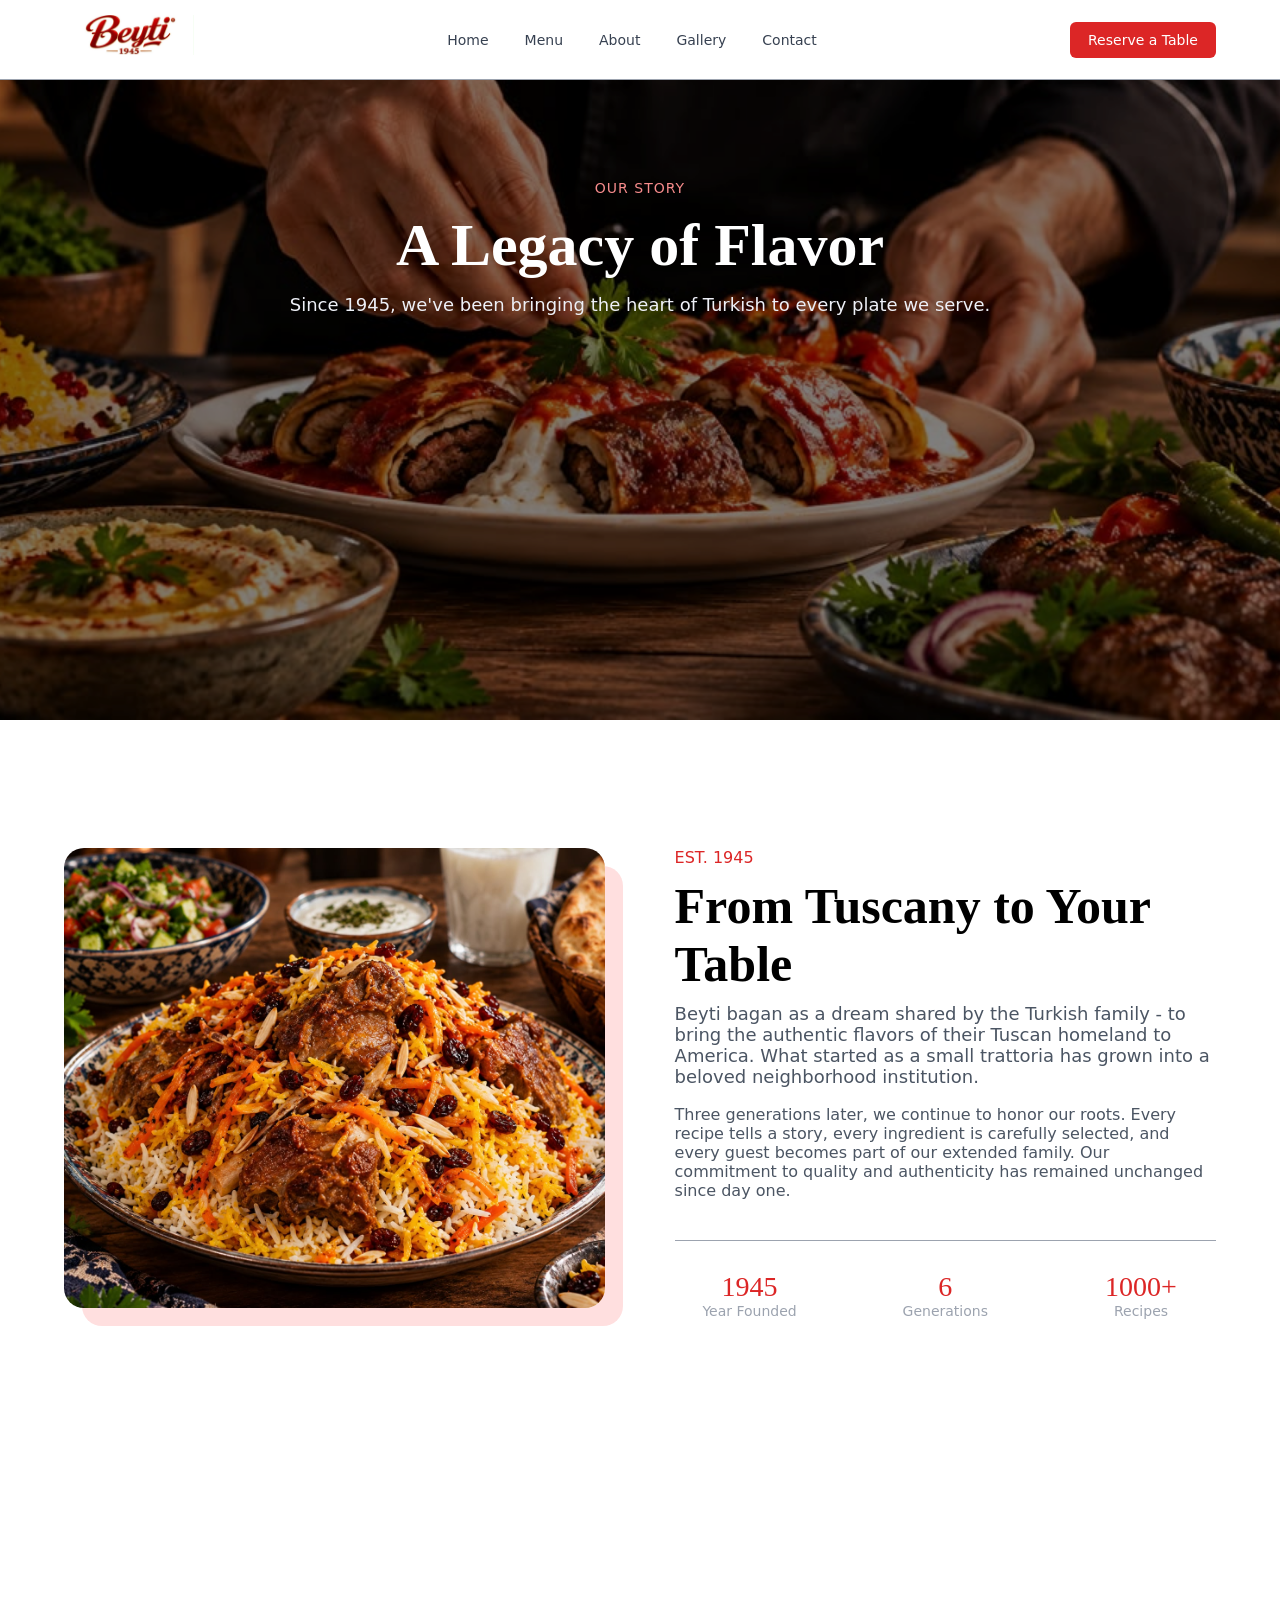
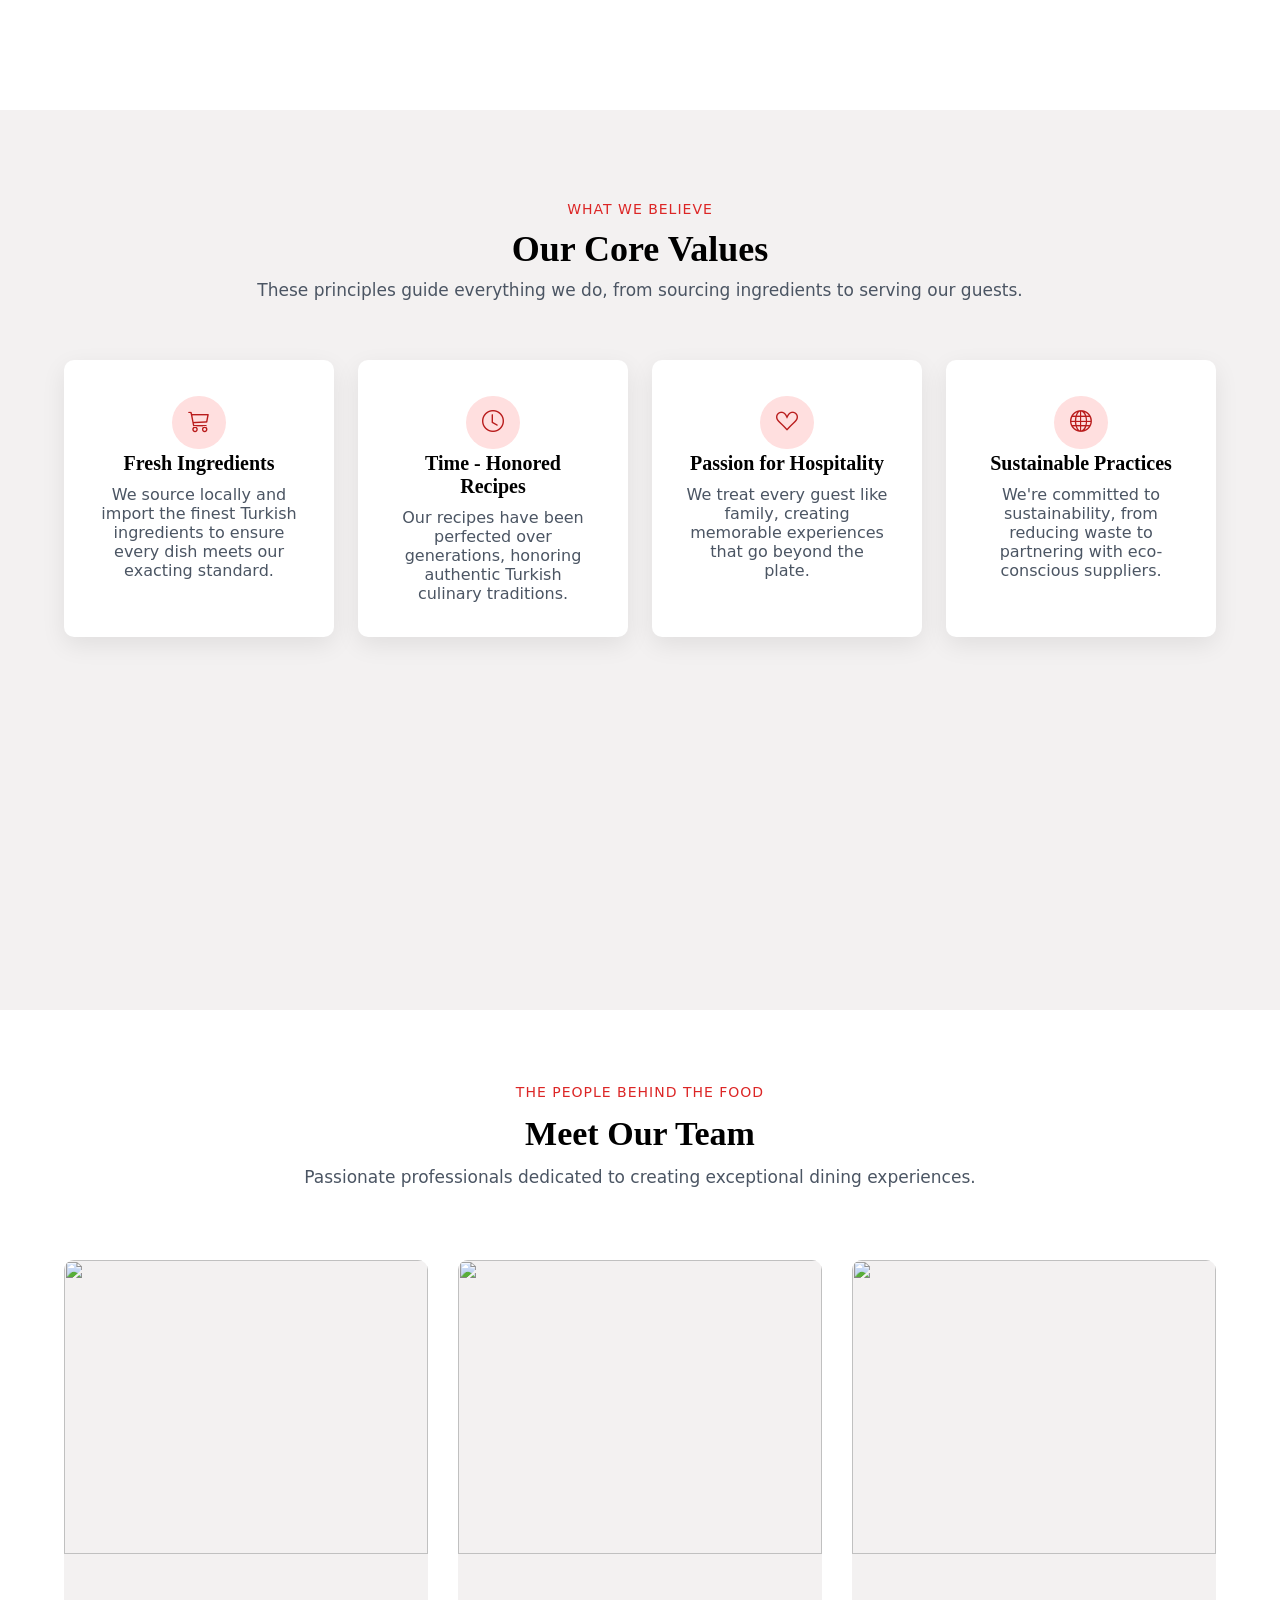
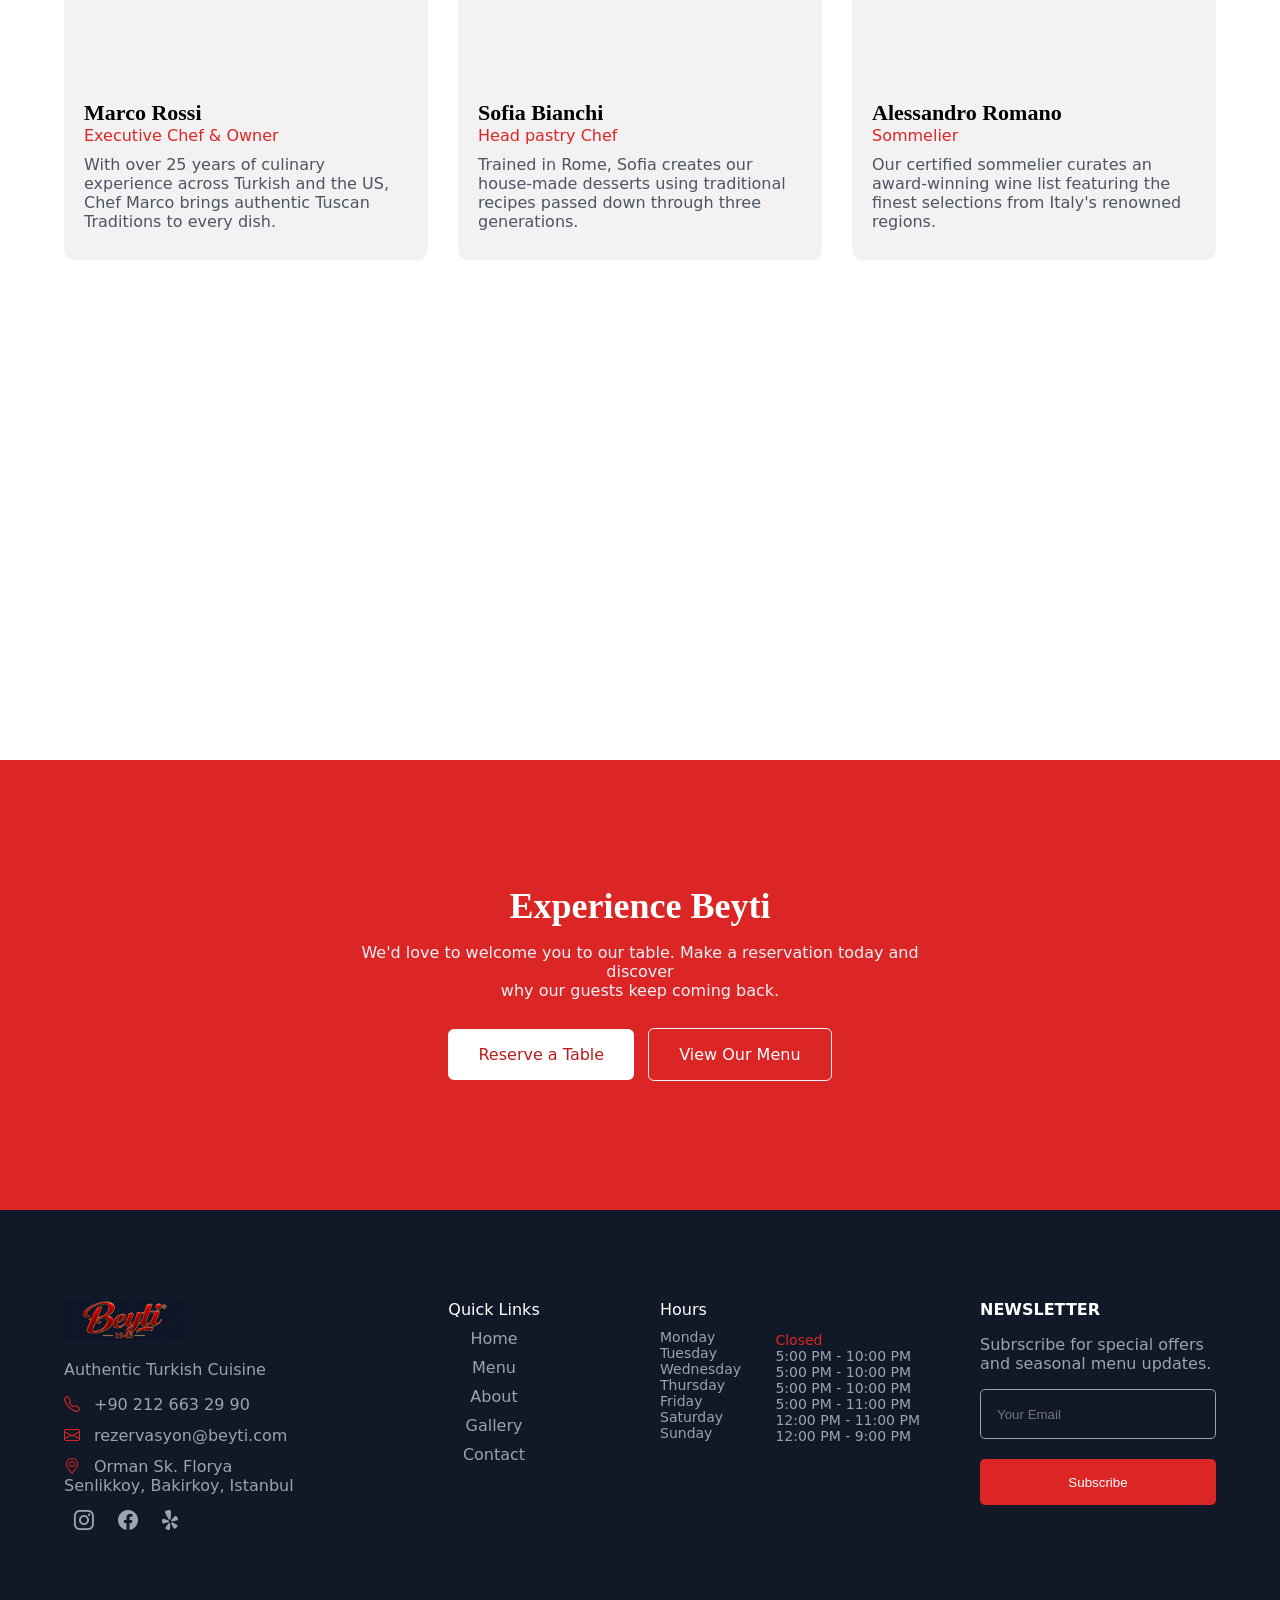
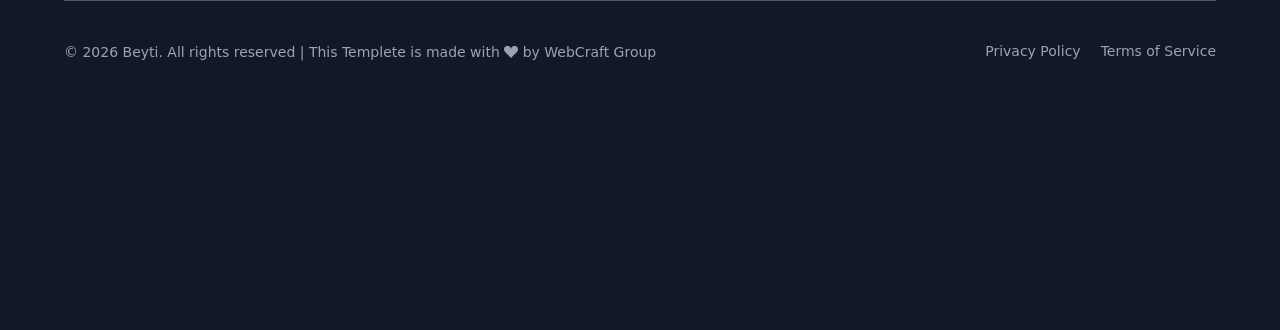
==== commit 84f34e84: "updated" ====
--- a/about.html
+++ b/about.html
@@ -11,11 +11,11 @@
 </head>
 <body>
     <header id="About_Head">
-        <img src="assets/img/baground.png" alt="ttg">
+        <img src="assets/img/WhatsApp Image 2026-09-19 at 2.58.19 PM.jpeg" alt="">
         <section>
             <nav>
                 <div>
-                    <figure><img src="assets/img/IMG-20260918-WA0031 (1).jpg" alt=""></figure>
+                    <figure><img src="assets/img/WhatsApp Image 2026-09-18 at 2.43.49 PM (1).jpeg" alt=""></figure>
                     <input type="checkbox" id="menu">
                     <label for="menu" class="hamburger">☰</label>
 
@@ -38,10 +38,11 @@
     </header>
     <!-- ____End_Of_About_Head____ -->
 
+
     <section id="About_Photo">
         <div>
             <figure>
-                <img src="assets/img/baground.png" alt="">
+                <img src="assets/img/WhatsApp Image 2026-09-19 at 2.58.19 PM (1).jpeg" alt="">
             </figure>
             <article>
                 <span>EST. 1945</span>
@@ -67,6 +68,7 @@
     </section>
     <!-- ____End_Of_About_Photo____ -->
 
+
     <section id="Our_Core_Values">
         <main>
             <div class="head_content">
@@ -108,6 +110,7 @@
     </section>
     <!-- ____End_Of_Our_Core_Values____ -->
 
+
     <section id="Our_Cooks">
         <main>
             <div class="cooks_head">
@@ -148,25 +151,27 @@
         </main>
     </section>
     <!-- ____End_Of_Our_Cooks____ -->
+
 
     <section id="Welcome_Page">
         <div>
             <h2>Experience Beyti</h2>
             <p>We'd love to welcome you to our table. Make a reservation today and discover <br>why our guests keep coming back.</p>
             <div>
-                <a href="">Reserve a Table</a>
-                <a href="">View Our Menu</a>
+                <a href="Contact_Us">Reserve a Table</a>
+                <a href="#Our_Menu">View Our Menu</a>
             </div>
         </div>
     </section>
     <!-- ____End_Of_Welcome_Page____ -->
 
+    
     <footer id="Quick_Links">
         <div>
             <section class="links">
                 <div>
                     <section>
-                        <img src="assets/img/IMG-20260918-WA0030 (1).jpg" alt="">
+                        <img src="assets/img/WhatsApp Image 2026-09-18 at 8.03.39 PM.jpeg" alt="">
                         <p>Authentic Turkish Cuisine</p>
                         <section>
                             <div>
@@ -191,11 +196,11 @@
                     <section>
                         <ul>
                             <li>Quick Links</li>
-                            <li><a href="#">Home</a></li>
+                            <li><a href="index.html">Home</a></li>
                             <li><a href="menu.html">Menu</a></li>
-                            <li><a href="#Our_Story">About</a></li>
-                            <li><a href="#Gallery">Gallery</a></li>
-                            <li><a href="#Contact_Us">Contact</a></li>
+                            <li><a href="#">About</a></li>
+                            <li><a href="gallery.html">Gallery</a></li>
+                            <li><a href="contact.html">Contact</a></li>
                         </ul>
                     </section>
                     <section>
--- a/assets/css/master.css
+++ b/assets/css/master.css
@@ -3863,9 +3863,9 @@
         }
     }
 }
+
+
 /* ____End_Of_About_Photo____ */
-
-
 #Our_Core_Values{
     width: 100%;
     min-height: 100vh;
@@ -3934,8 +3934,9 @@
         }
     }
 }
+
+
 /* ____End_Of_Our_Core_Values____ */
-
 
 #Our_Cooks{
     width: 100%;
@@ -4011,9 +4012,9 @@
         }
     }
 }
+
+
 /* ____End_Of_Our_Cooks____ */
-
-
 #Welcome_Page{
     width: 100%;
     min-height: 50vh;
@@ -4248,8 +4249,9 @@
         }
     }
 }
+
+
 /* ____End_Of_Quick_Links____ */
-
 /*  RESPONSIVE - ABOUT PAGE ONLY */
 /*TABLET*/
 @media (max-width: 992px){
@@ -5019,6 +5021,7 @@
         }
     }
 }
+
 
 
 
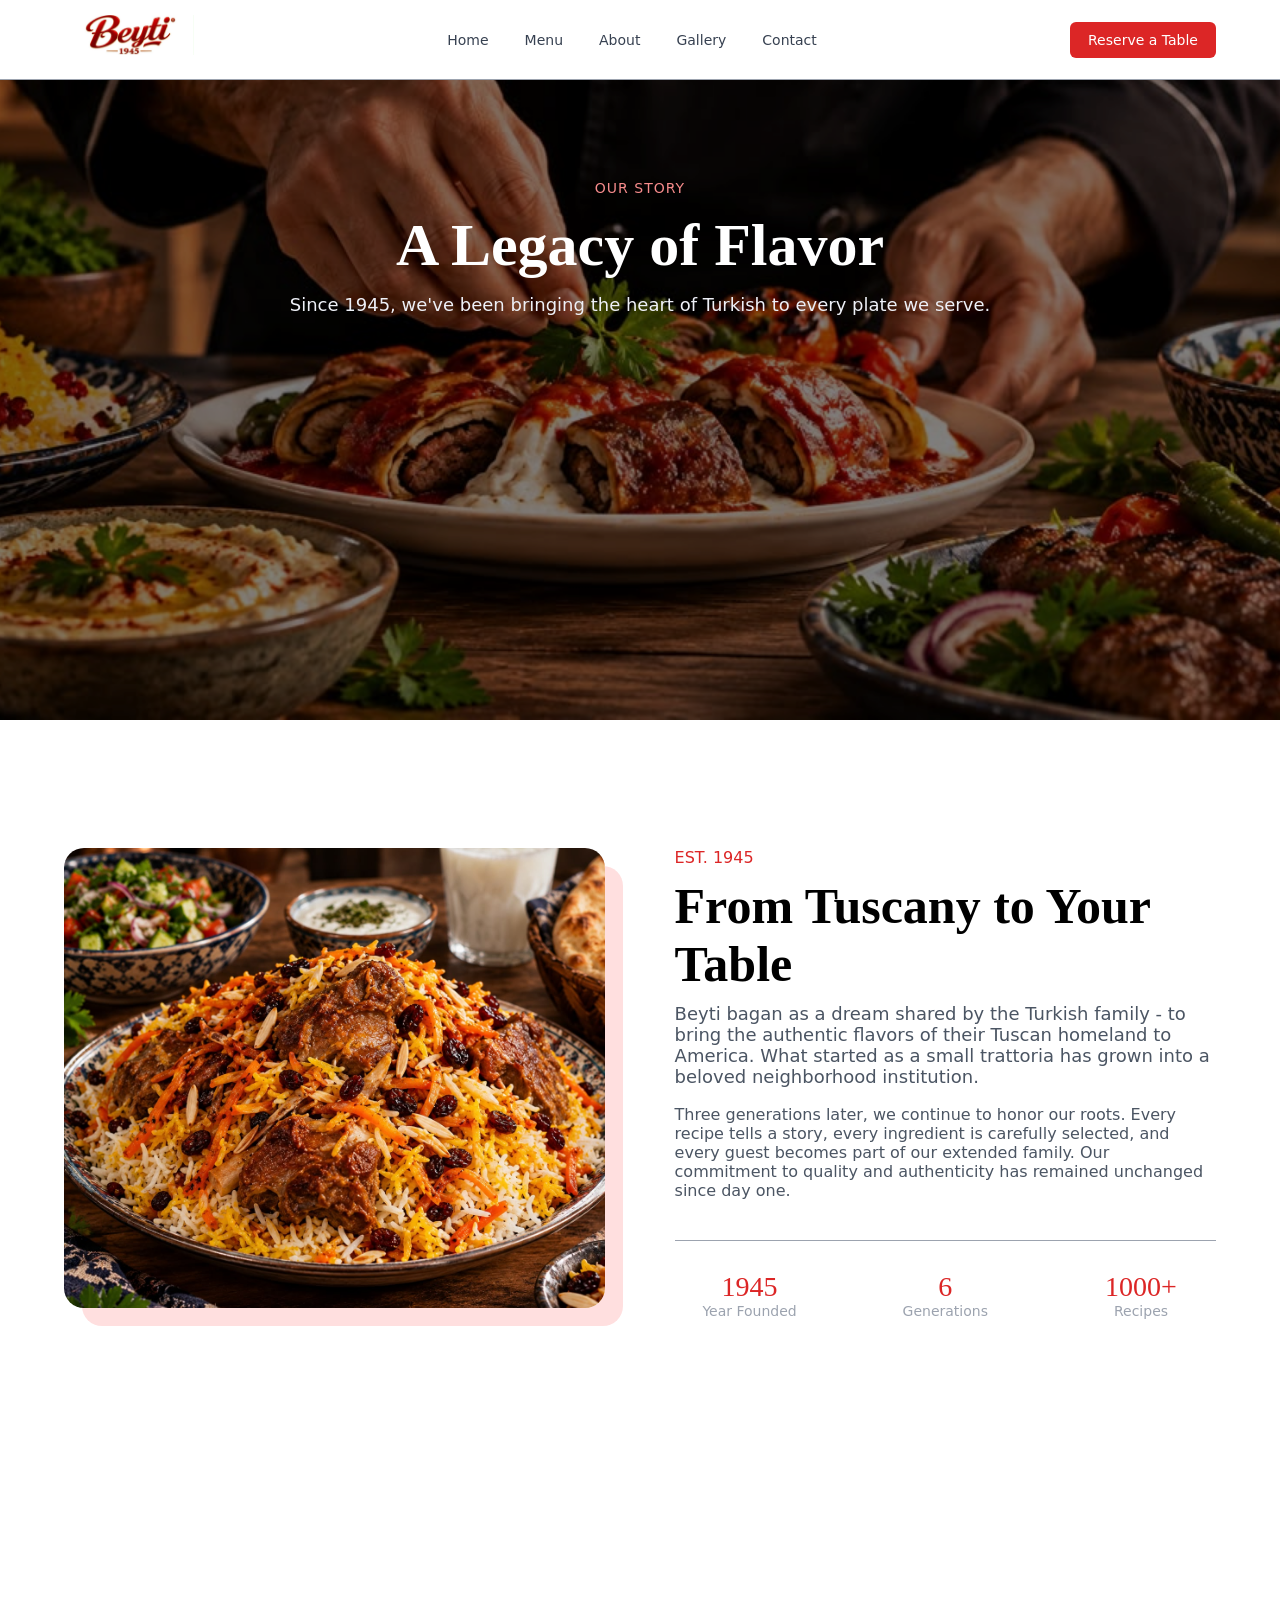
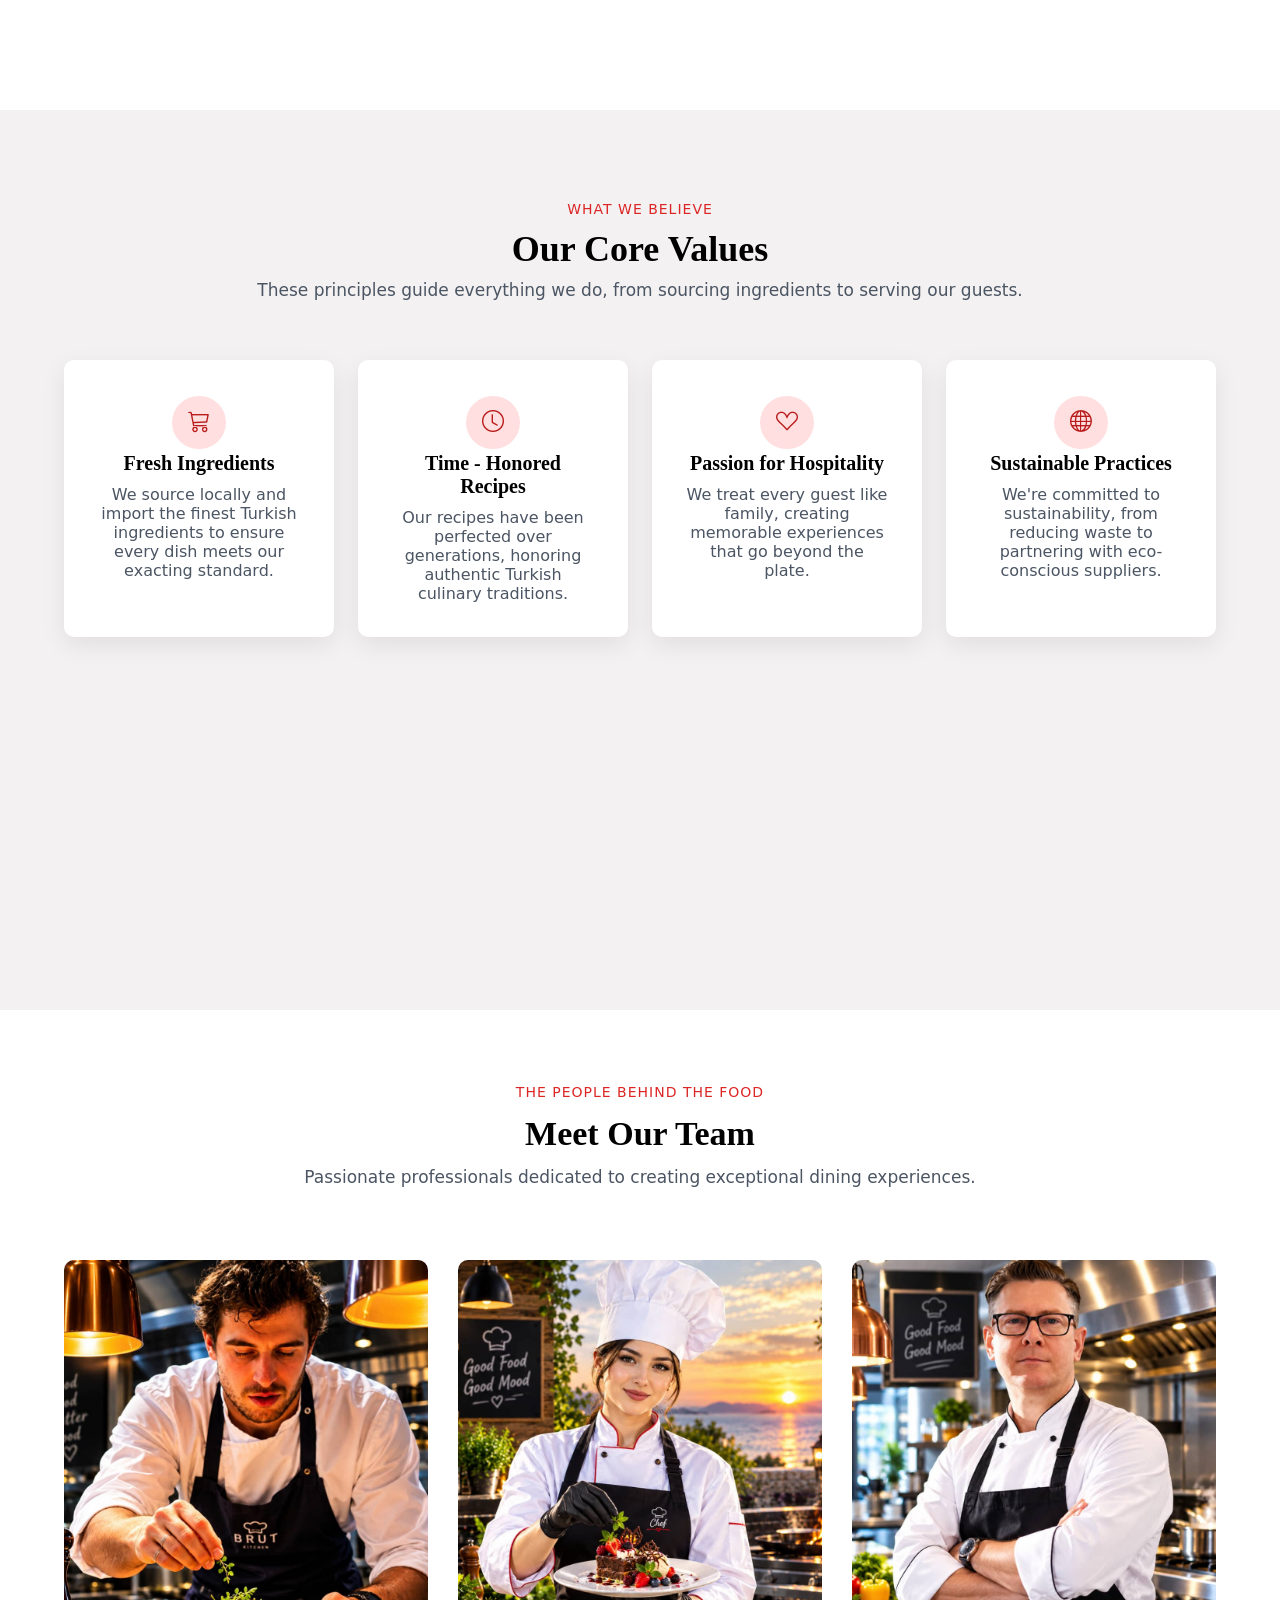
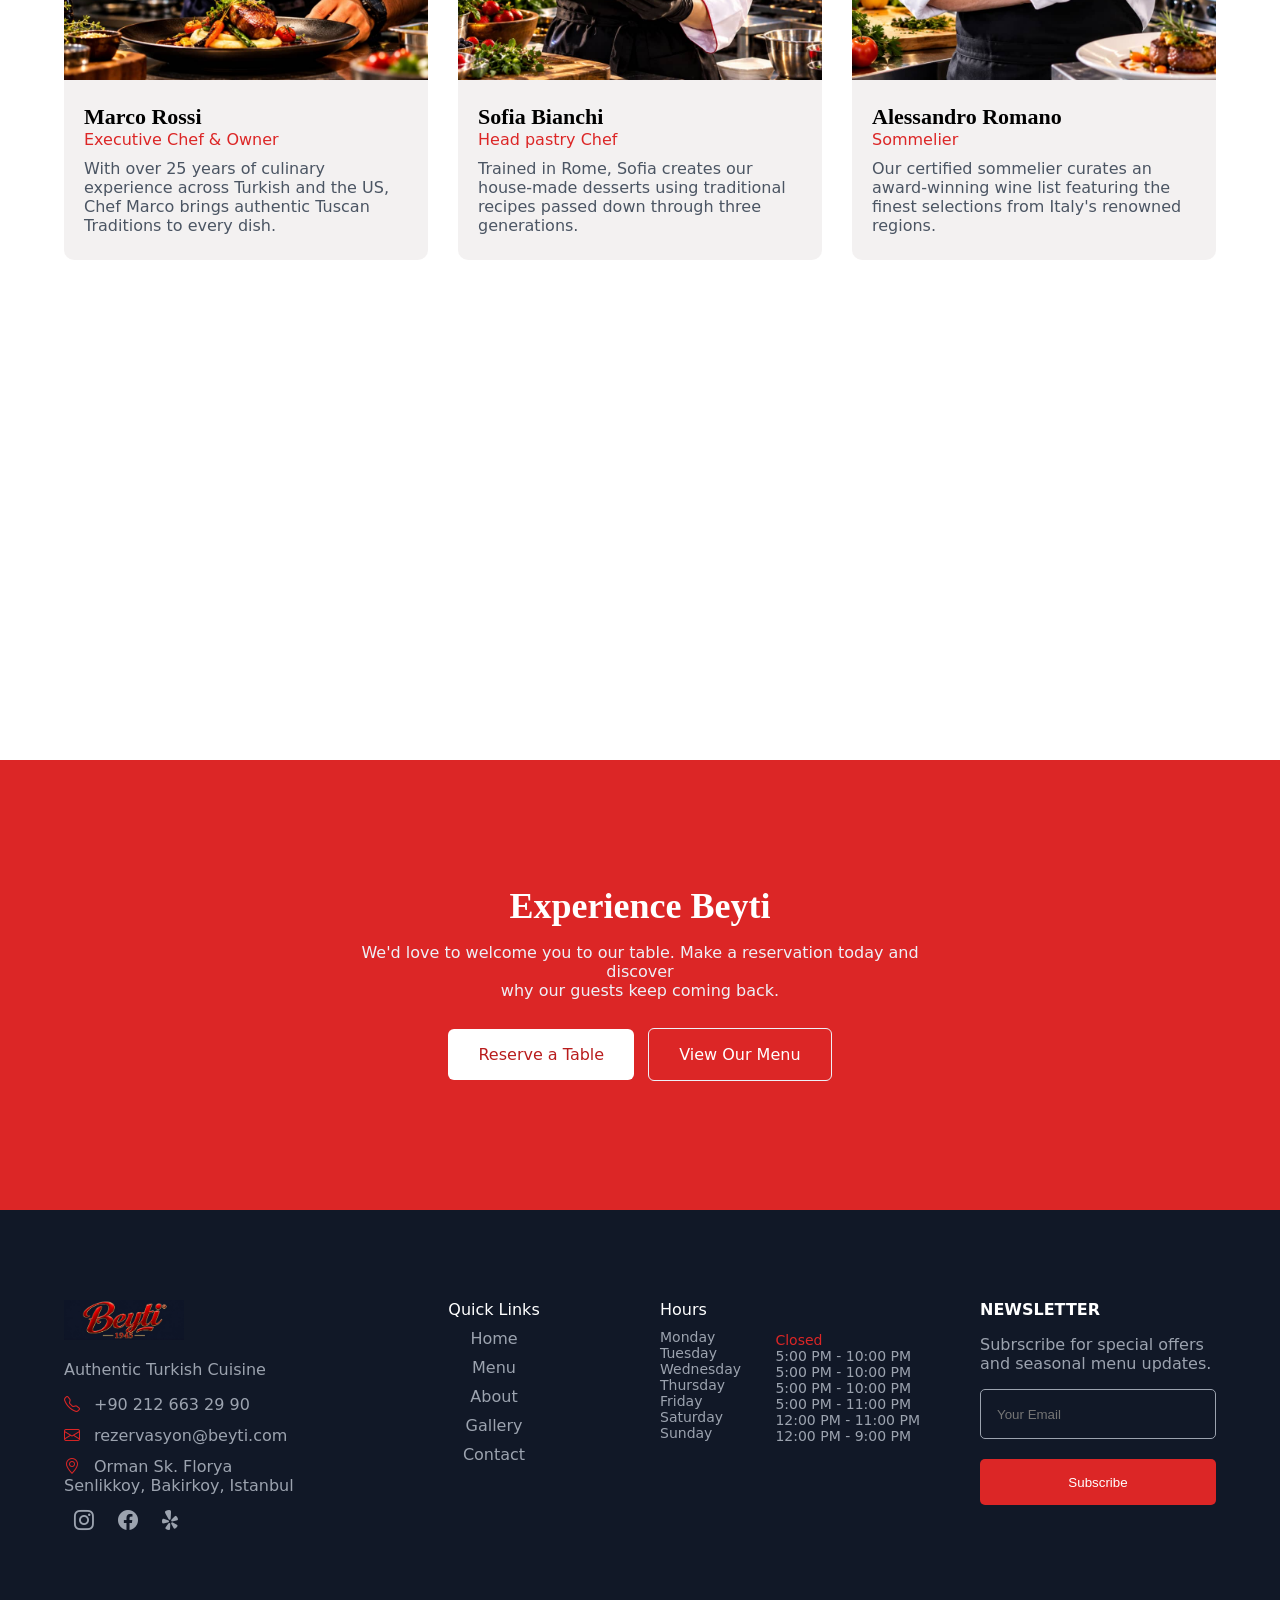
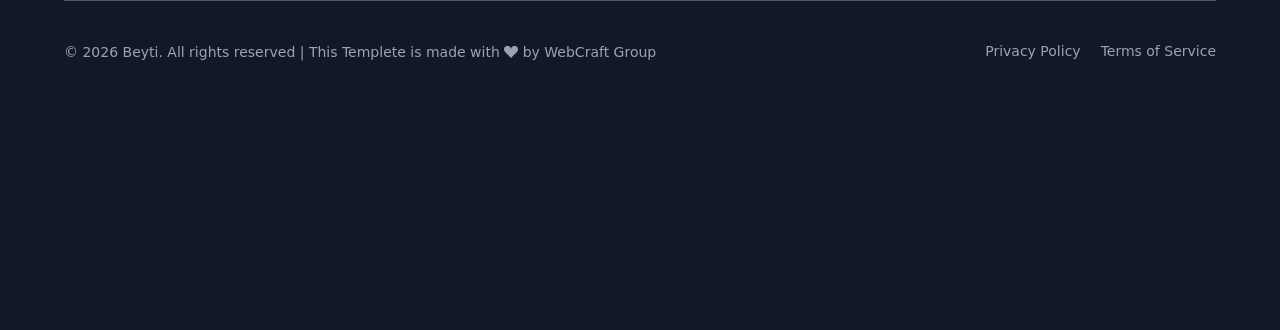
==== commit f99243ba: "photoes" ====
--- a/about.html
+++ b/about.html
@@ -123,7 +123,7 @@
             <div class="cooks_photo">
                 <div>
                     <figure>
-                        <img src="assets/img/Marco.png" alt="">
+                        <img src="assets/img/WhatsApp Image 2026-09-22 at 5.57.38 AM.jpeg" alt="">
                         <div>
                             <h3>Marco Rossi</h3>
                             <span>Executive Chef & Owner</span>
@@ -131,7 +131,7 @@
                         </div>
                     </figure>
                     <figure>
-                        <img src="assets/img/Sofia.png" alt="">
+                        <img src="assets/img/WhatsApp Image 2026-09-22 at 5.57.10 AM.jpeg" alt="">
                         <div>
                             <h3>Sofia Bianchi</h3>
                             <span>Head pastry Chef</span>
@@ -139,7 +139,7 @@
                         </div>
                     </figure>
                     <figure>
-                        <img src="assets/img/Romano.png" alt="">
+                        <img src="assets/img/WhatsApp Image 2026-09-22 at 5.57.11 AM (2).jpeg" alt="">
                         <div>
                             <h3>Alessandro Romano</h3>
                             <span>Sommelier</span>
@@ -158,8 +158,8 @@
             <h2>Experience Beyti</h2>
             <p>We'd love to welcome you to our table. Make a reservation today and discover <br>why our guests keep coming back.</p>
             <div>
-                <a href="Contact_Us">Reserve a Table</a>
-                <a href="#Our_Menu">View Our Menu</a>
+                <a href="contact.html">Reserve a Table</a>
+                <a href="menu.html">View Our Menu</a>
             </div>
         </div>
     </section>
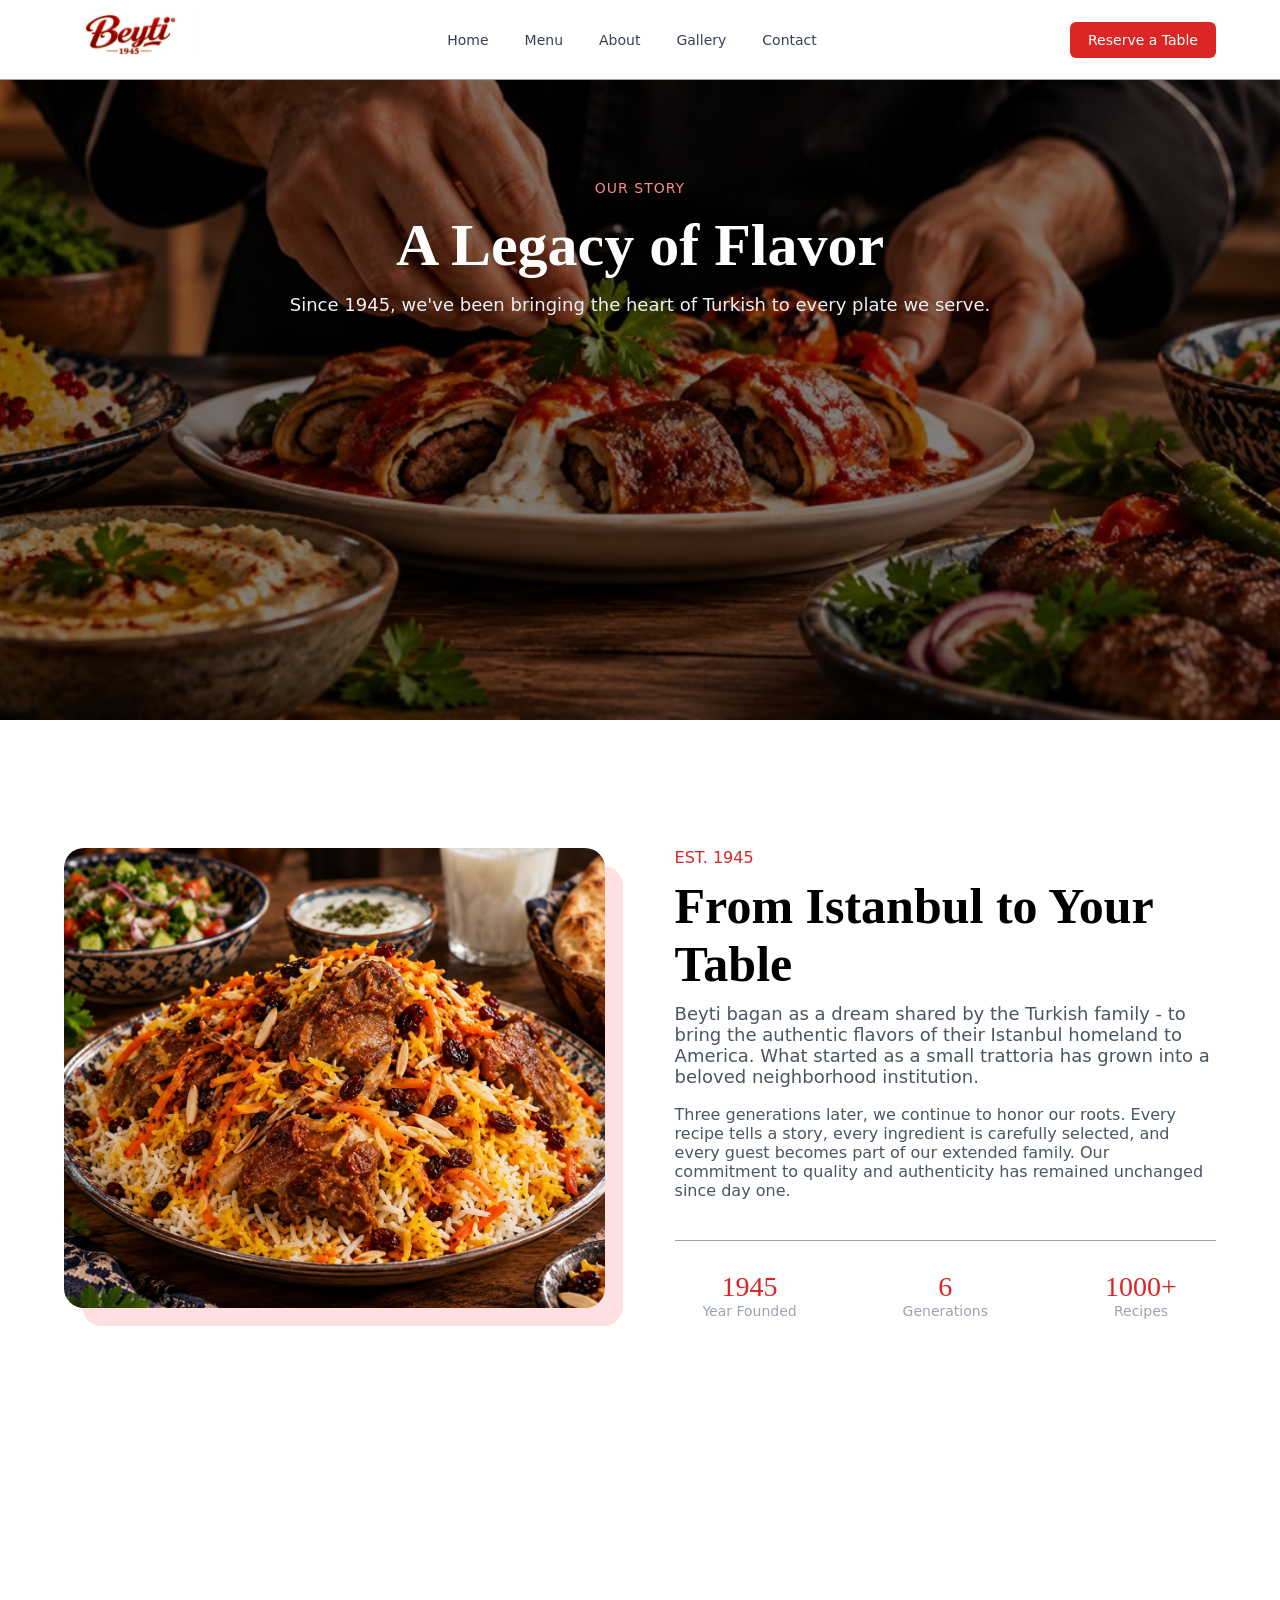
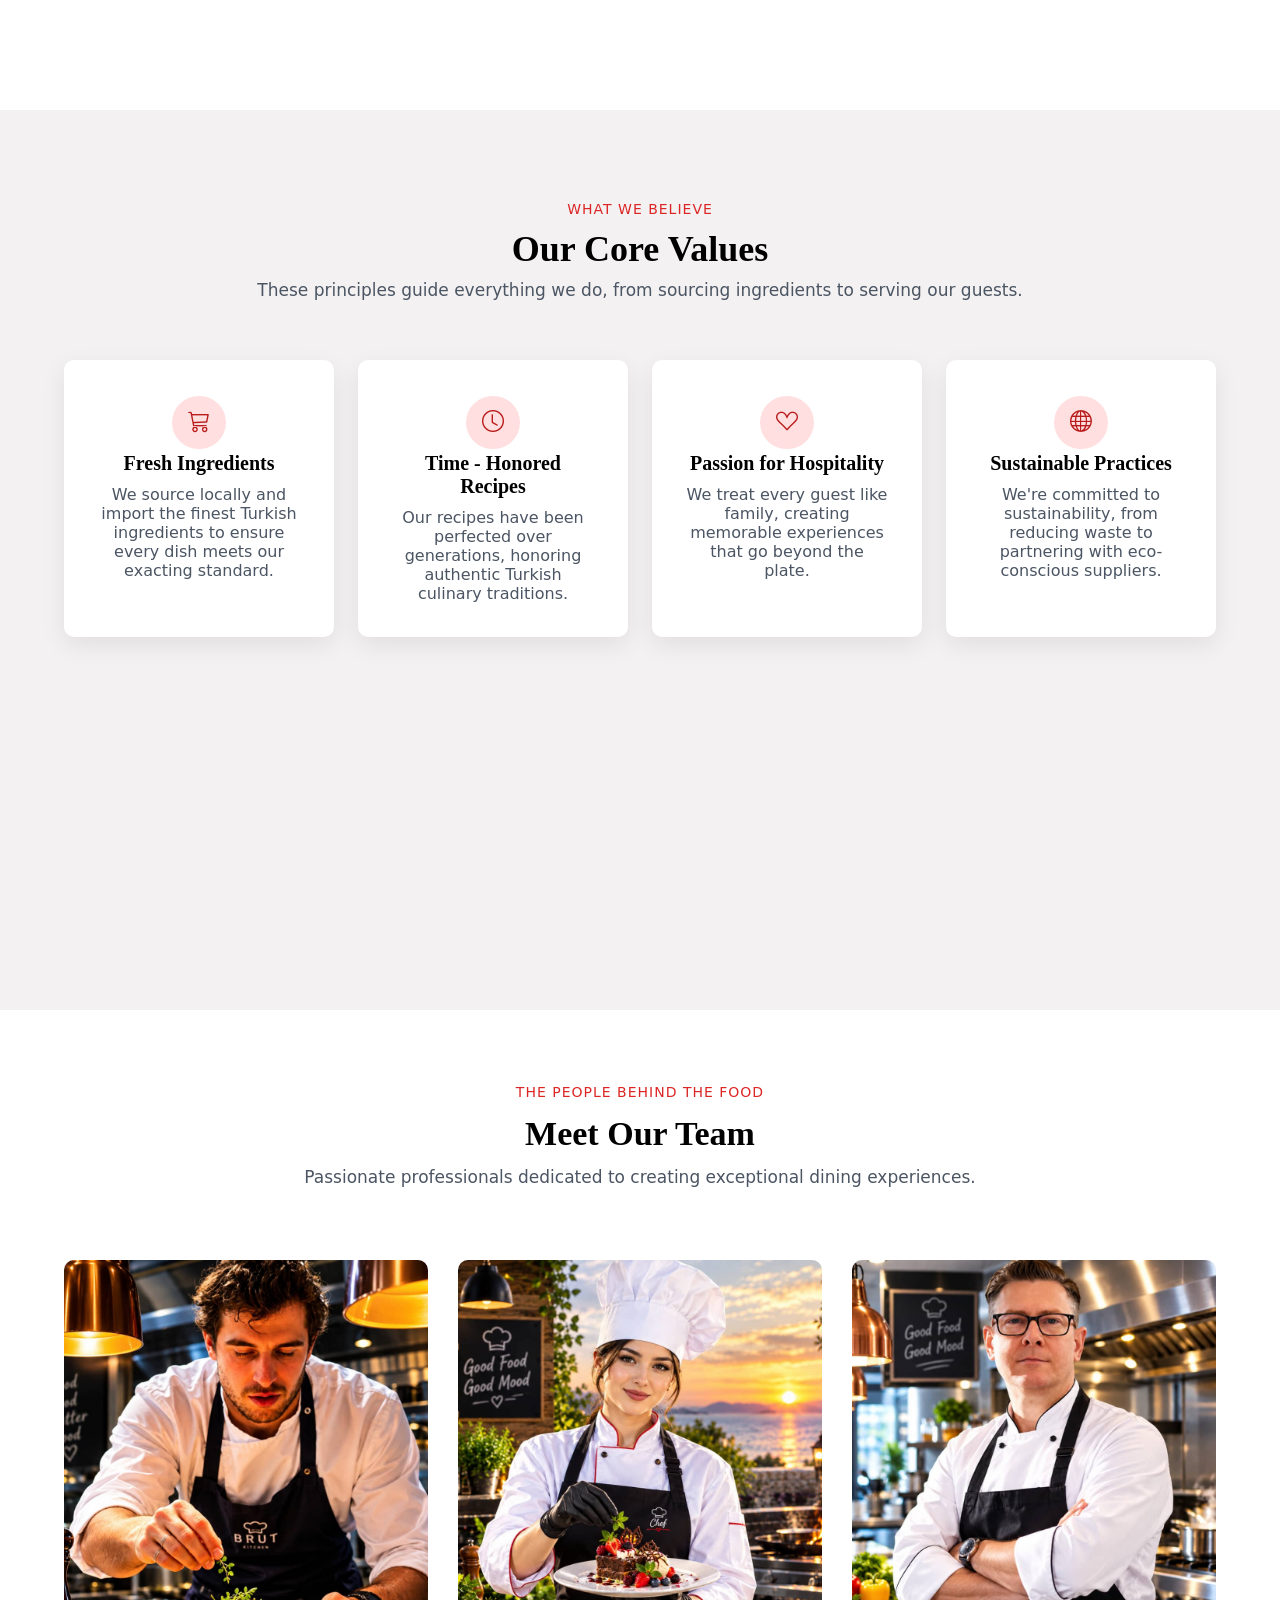
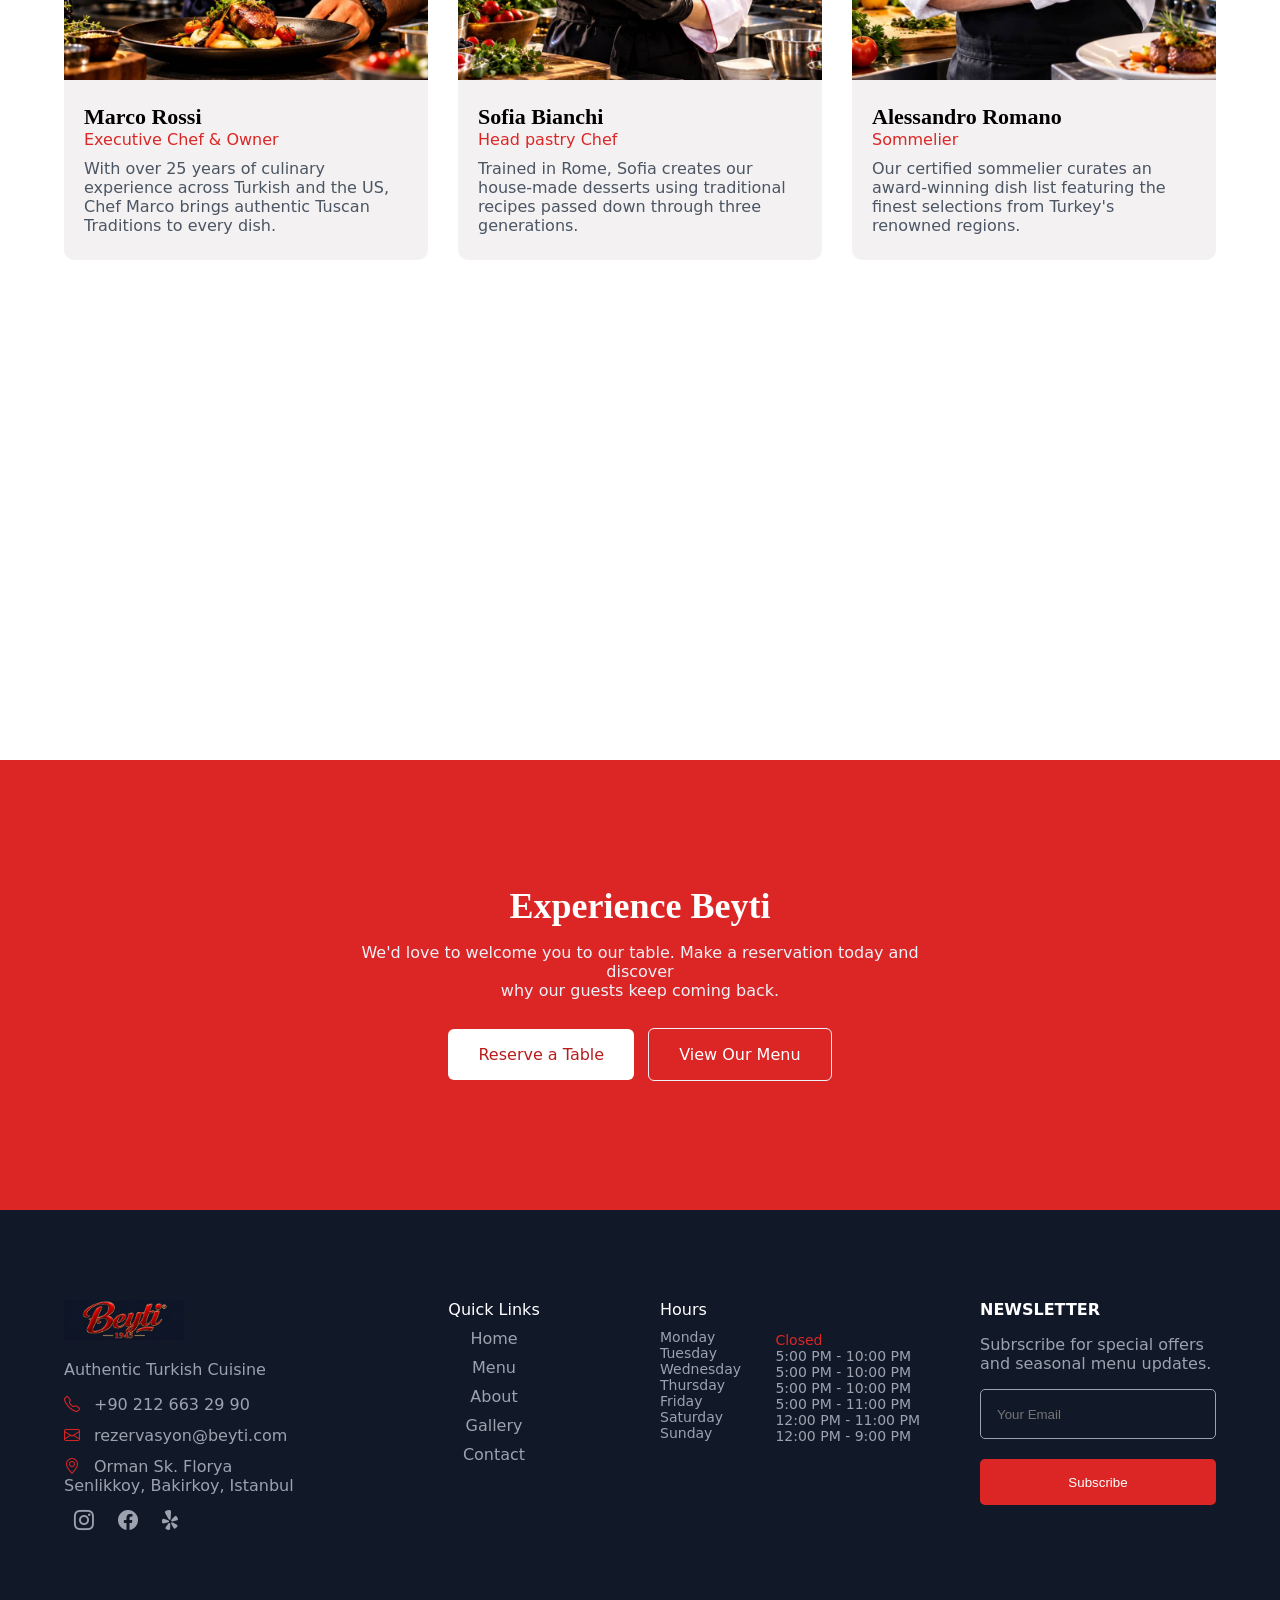
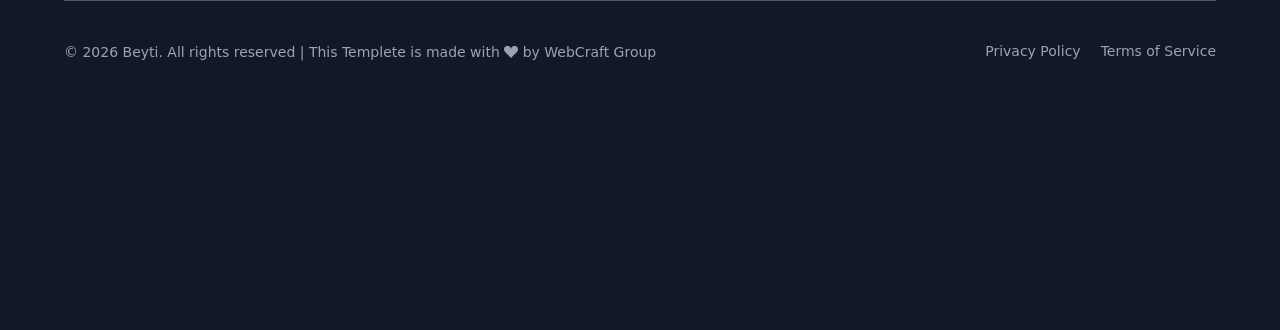
==== commit 5eb5ac5d: "update text" ====
--- a/about.html
+++ b/about.html
@@ -46,8 +46,8 @@
             </figure>
             <article>
                 <span>EST. 1945</span>
-                <h2>From Tuscany to Your <br>Table</h2>
-                <p>Beyti bagan as a dream shared by the Turkish family - to bring the authentic flavors of their Tuscan homeland to America. What started as a small trattoria has grown into a beloved neighborhood institution.</p>
+                <h2>From Istanbul to Your <br>Table</h2>
+                <p>Beyti bagan as a dream shared by the Turkish family - to bring the authentic flavors of their Istanbul homeland to America. What started as a small trattoria has grown into a beloved neighborhood institution.</p>
                 <p>Three generations later, we continue to honor our roots. Every recipe tells a story, every ingredient is carefully selected, and every guest becomes part of our extended family. Our commitment to quality and authenticity has remained unchanged since day one.</p>
                 <section>
                     <div>
@@ -143,7 +143,7 @@
                         <div>
                             <h3>Alessandro Romano</h3>
                             <span>Sommelier</span>
-                            <p>Our certified sommelier curates an award-winning wine list featuring the finest selections from Italy's renowned regions.</p>
+                            <p>Our certified sommelier curates an award-winning dish list featuring the finest selections from Turkey's renowned regions.</p>
                         </div>
                     </figure>
                 </div>
